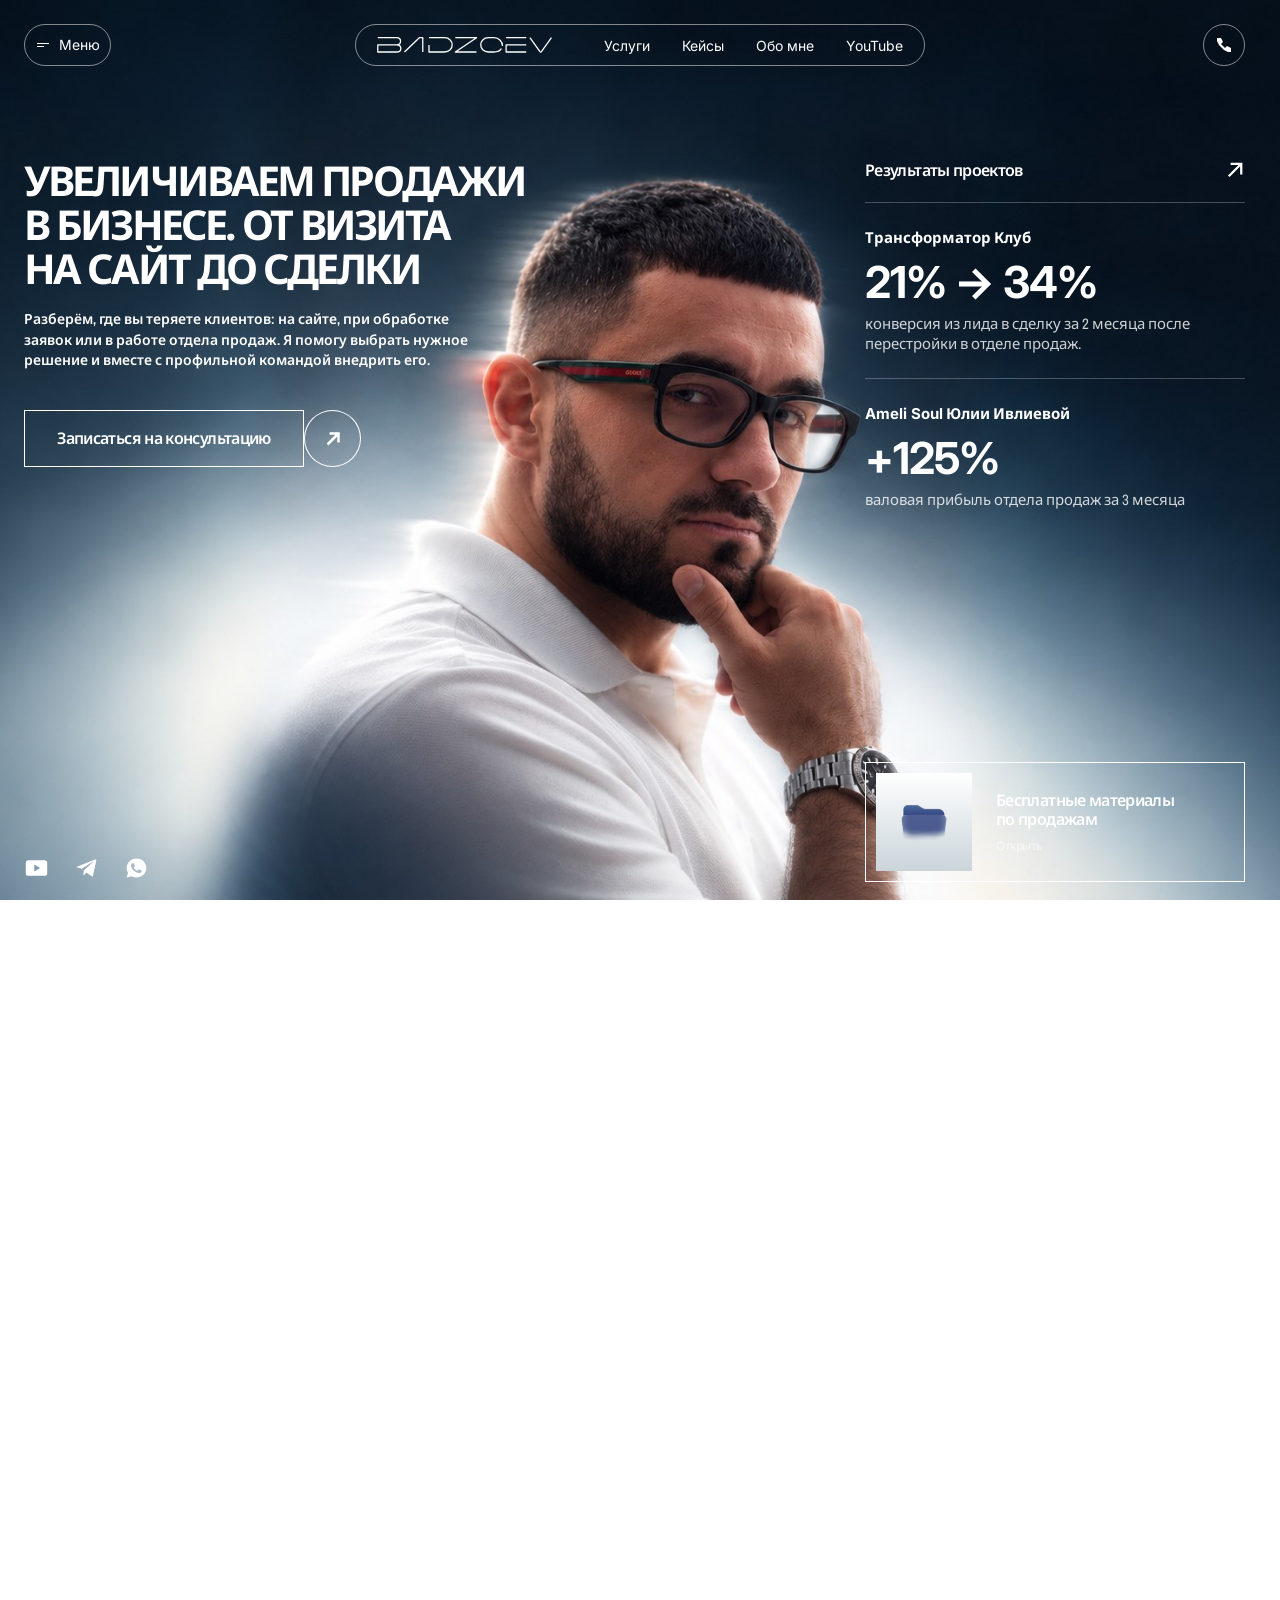
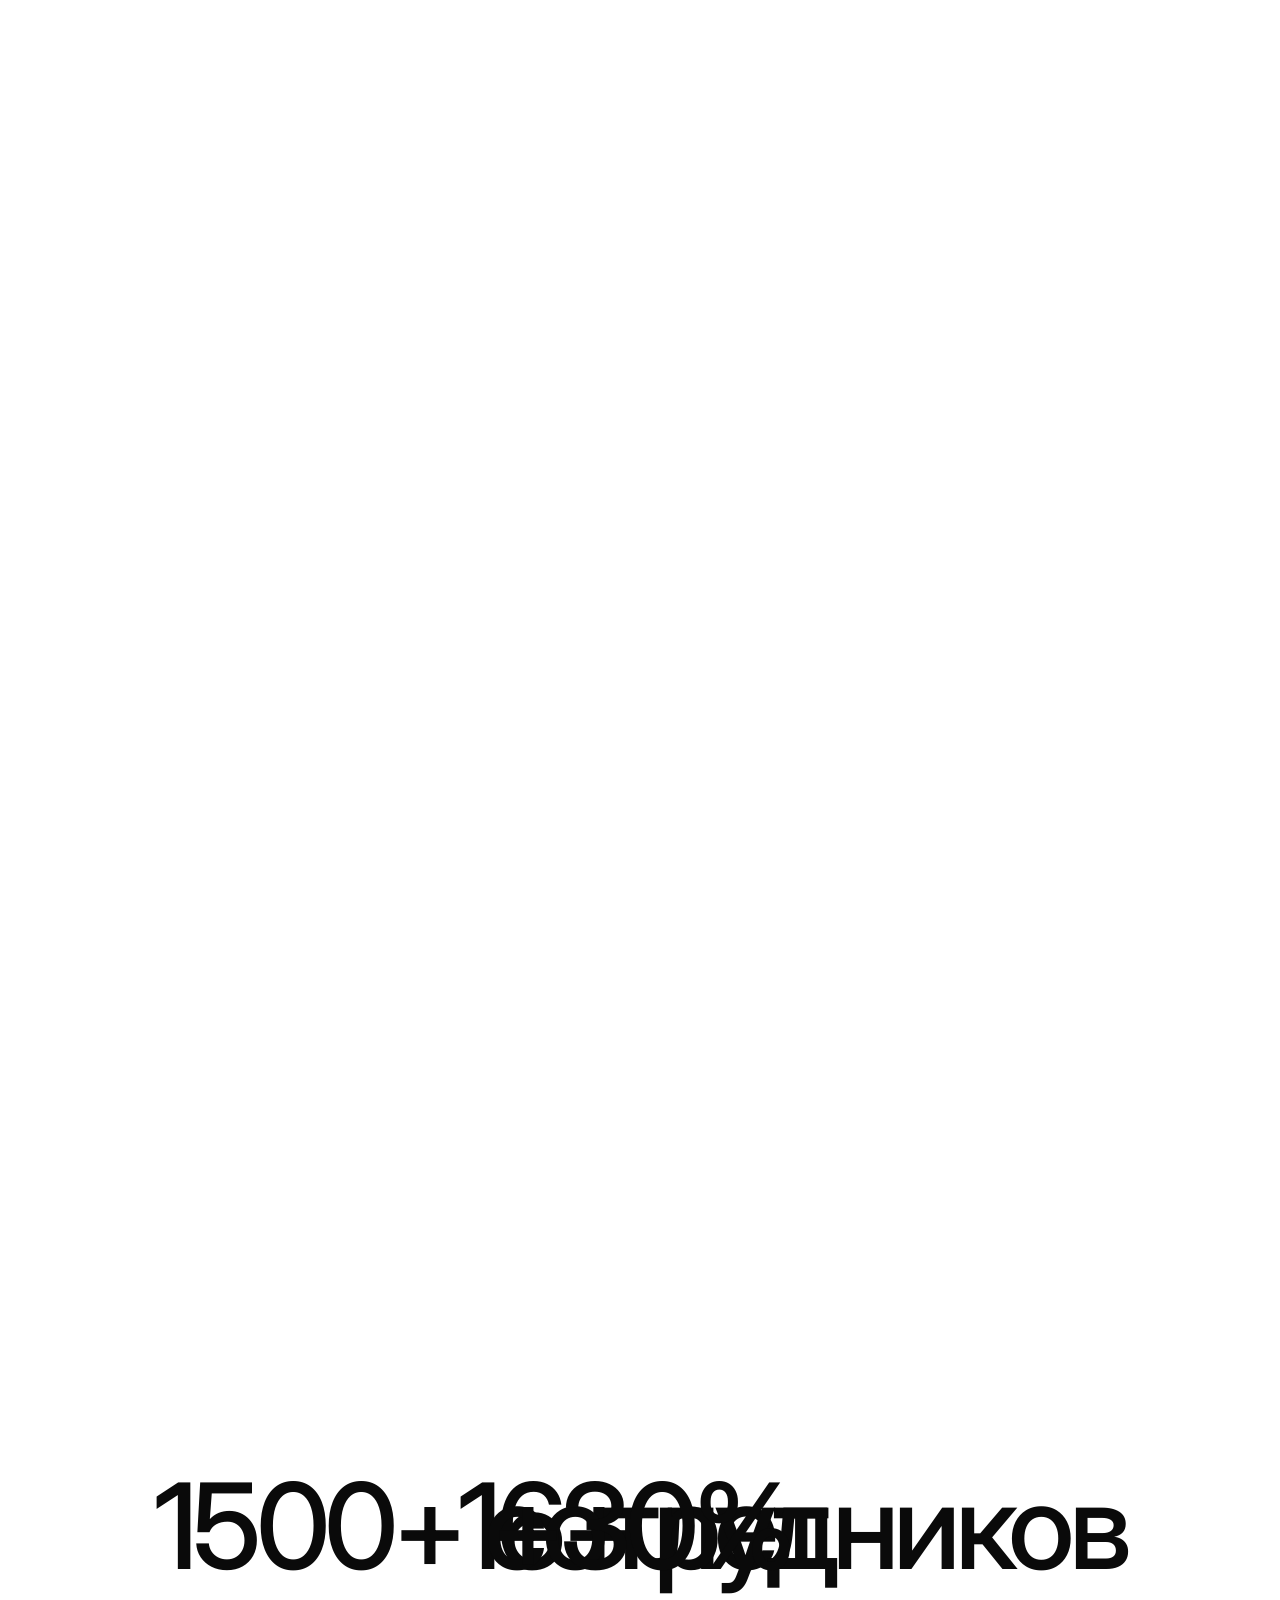
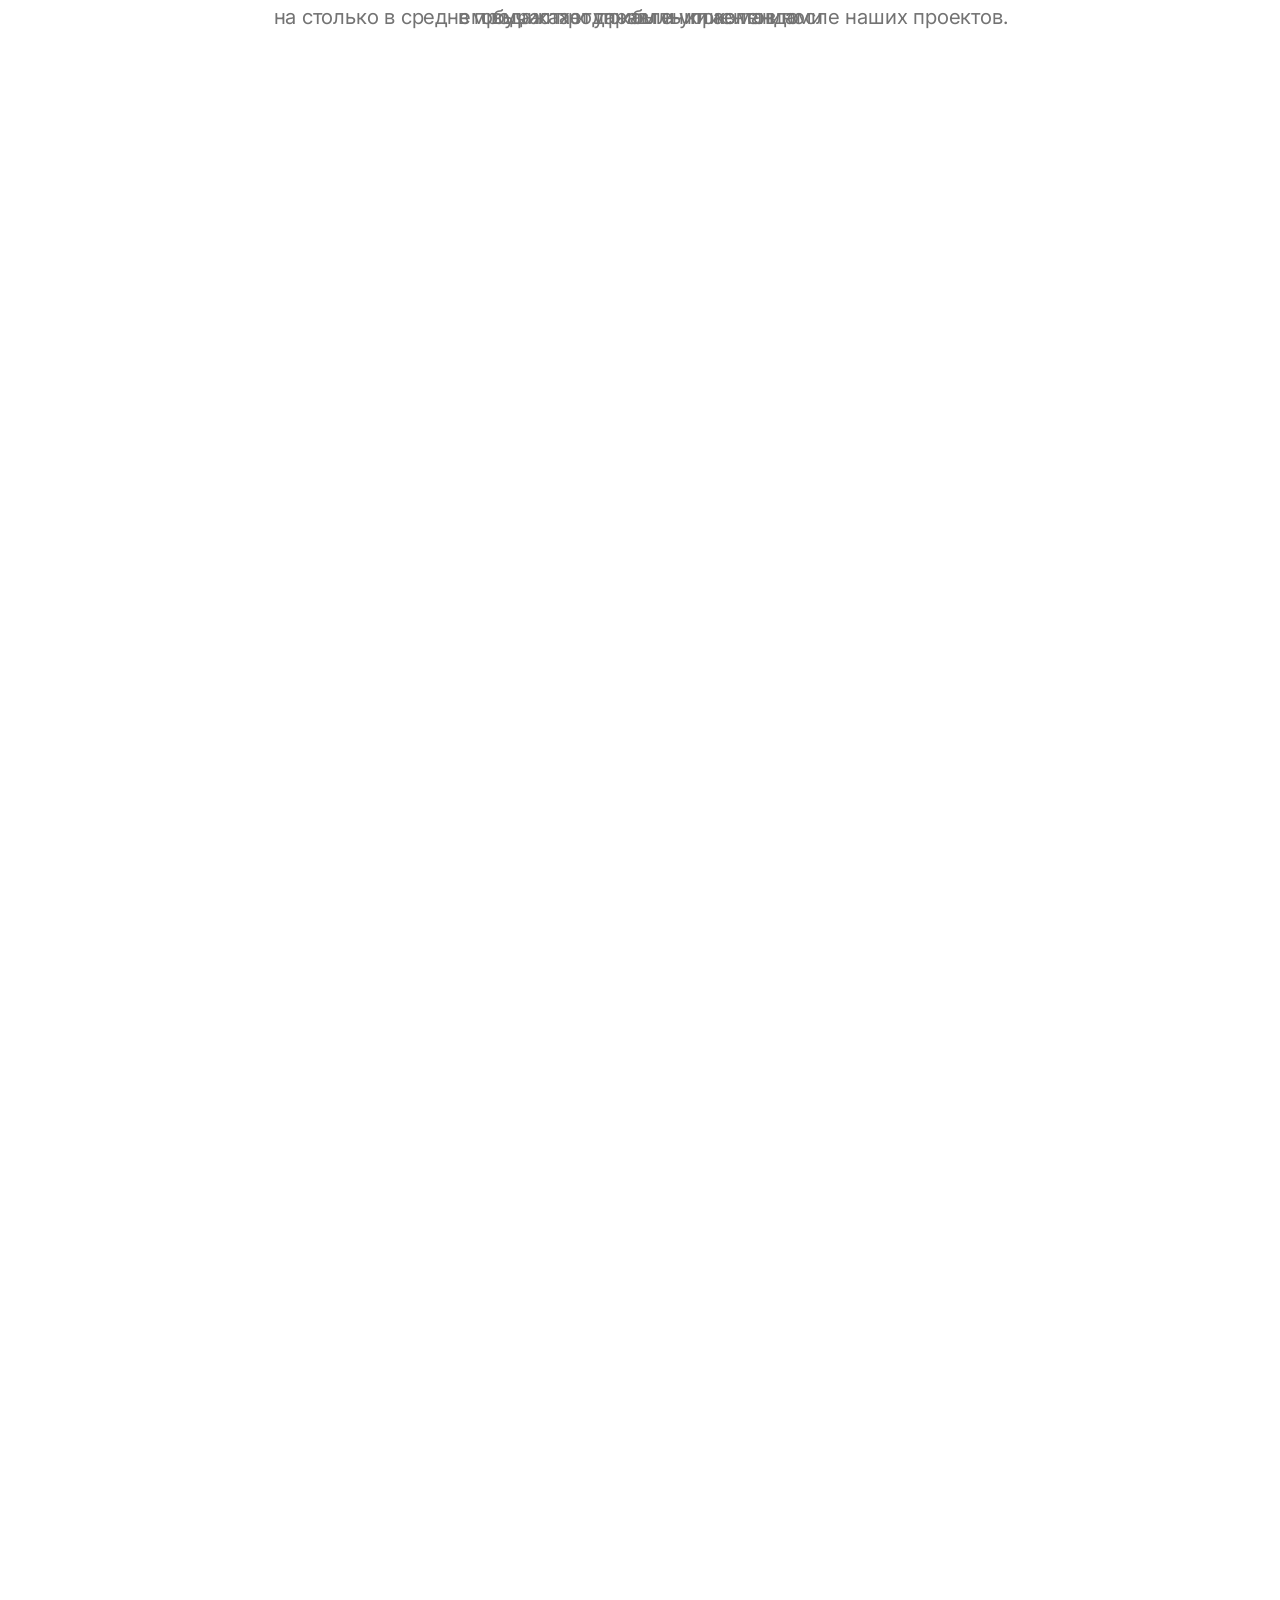
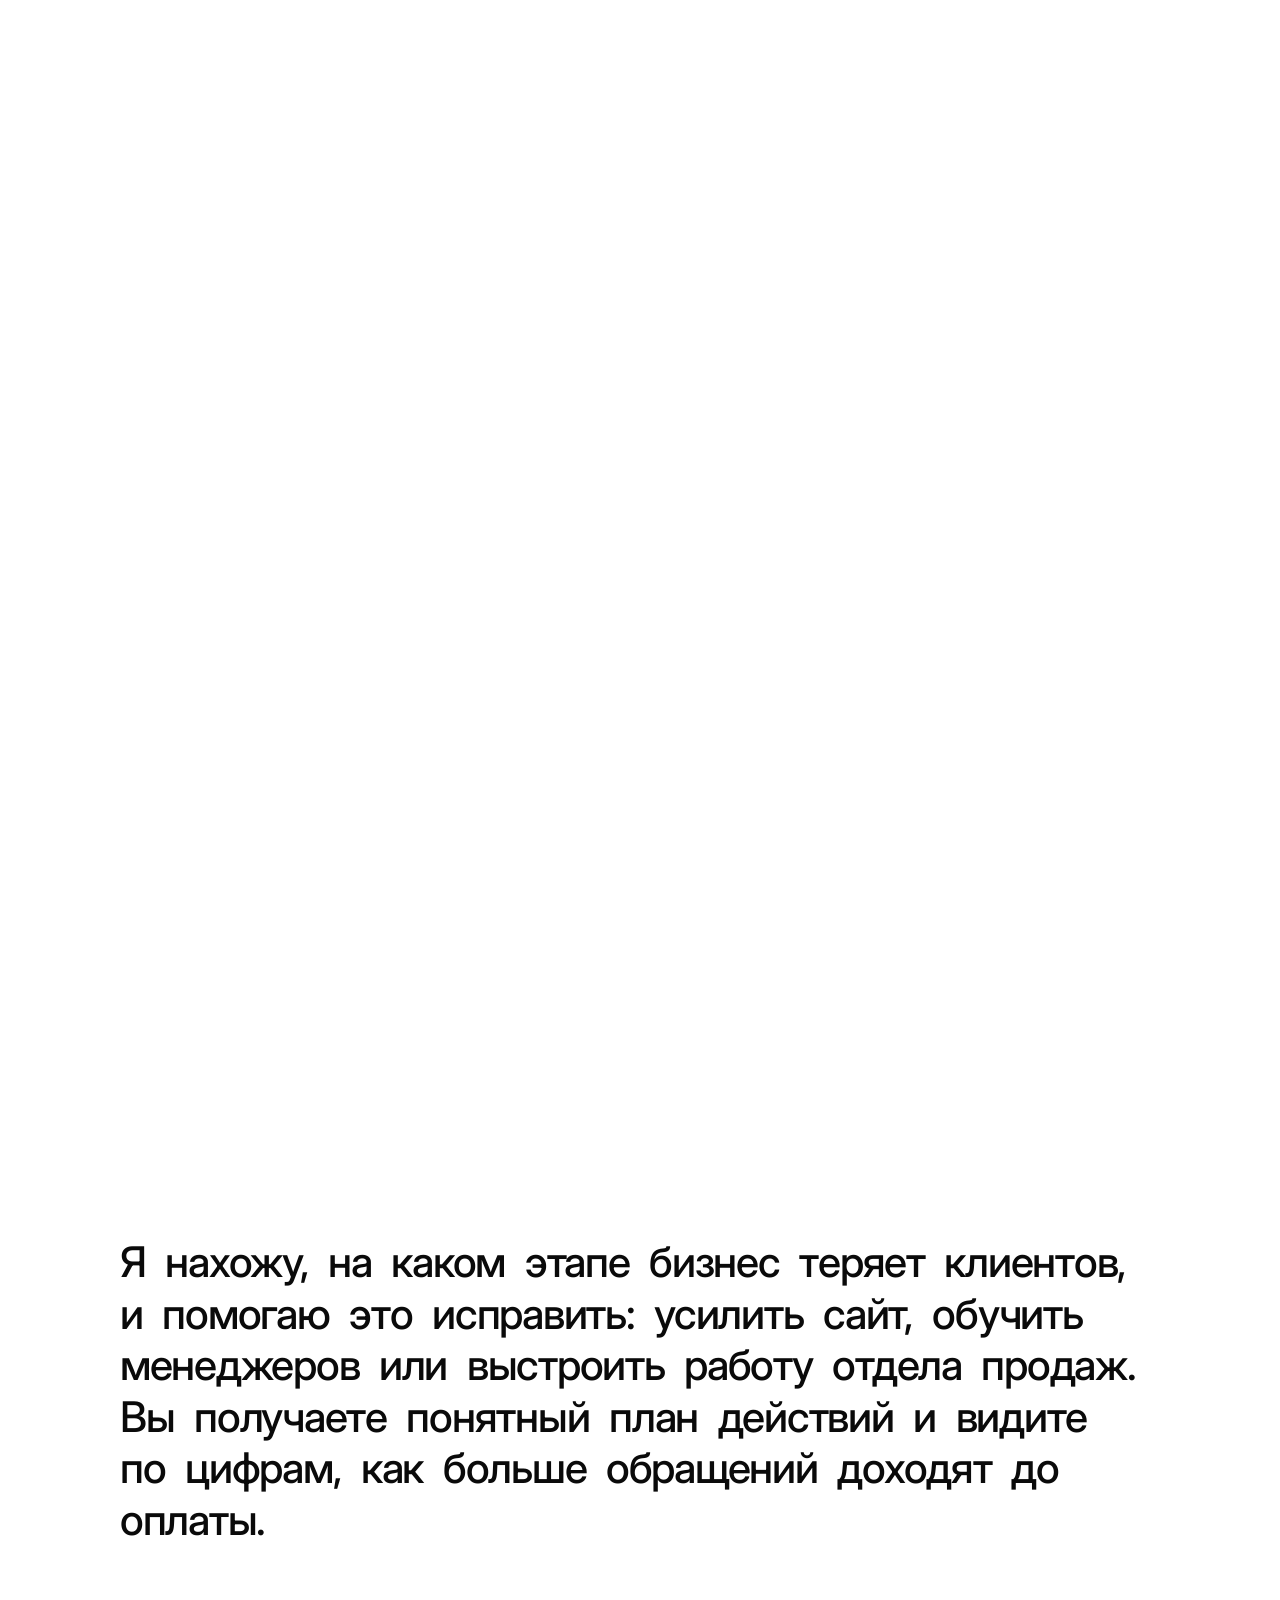
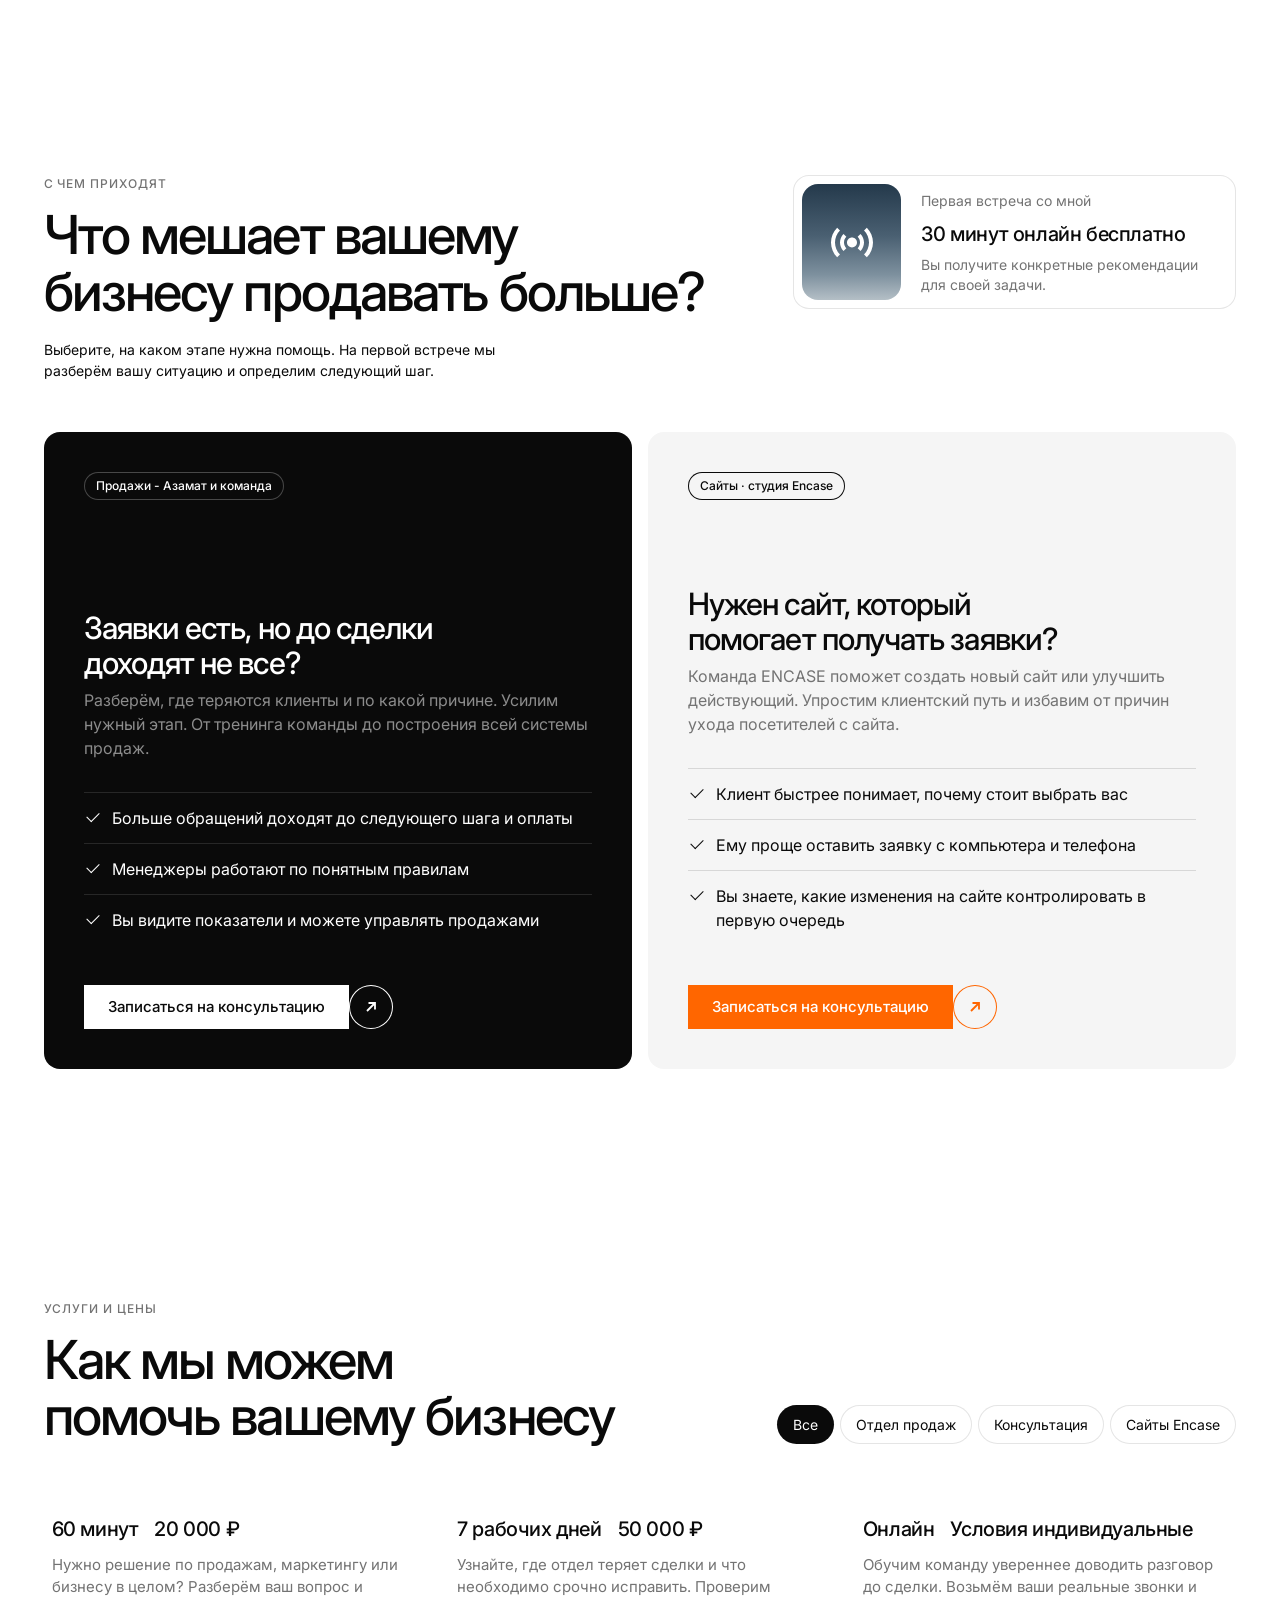
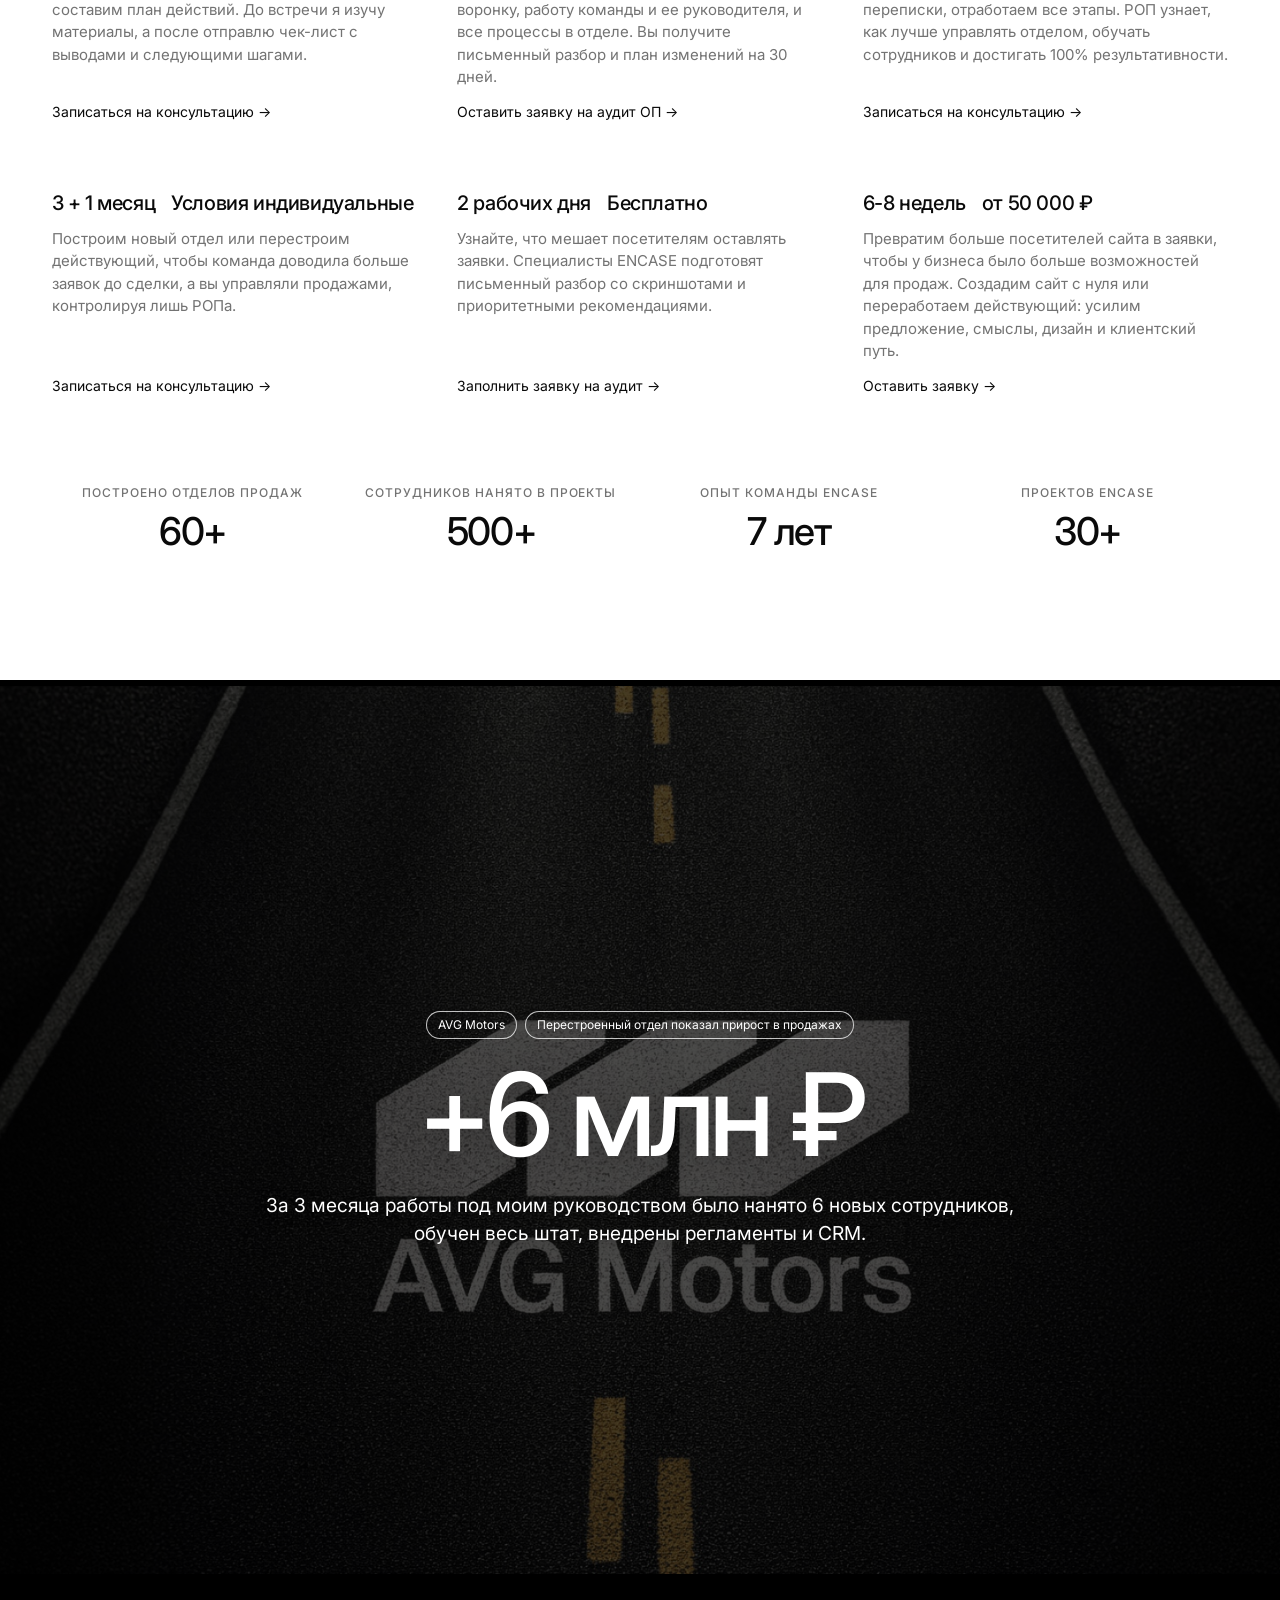
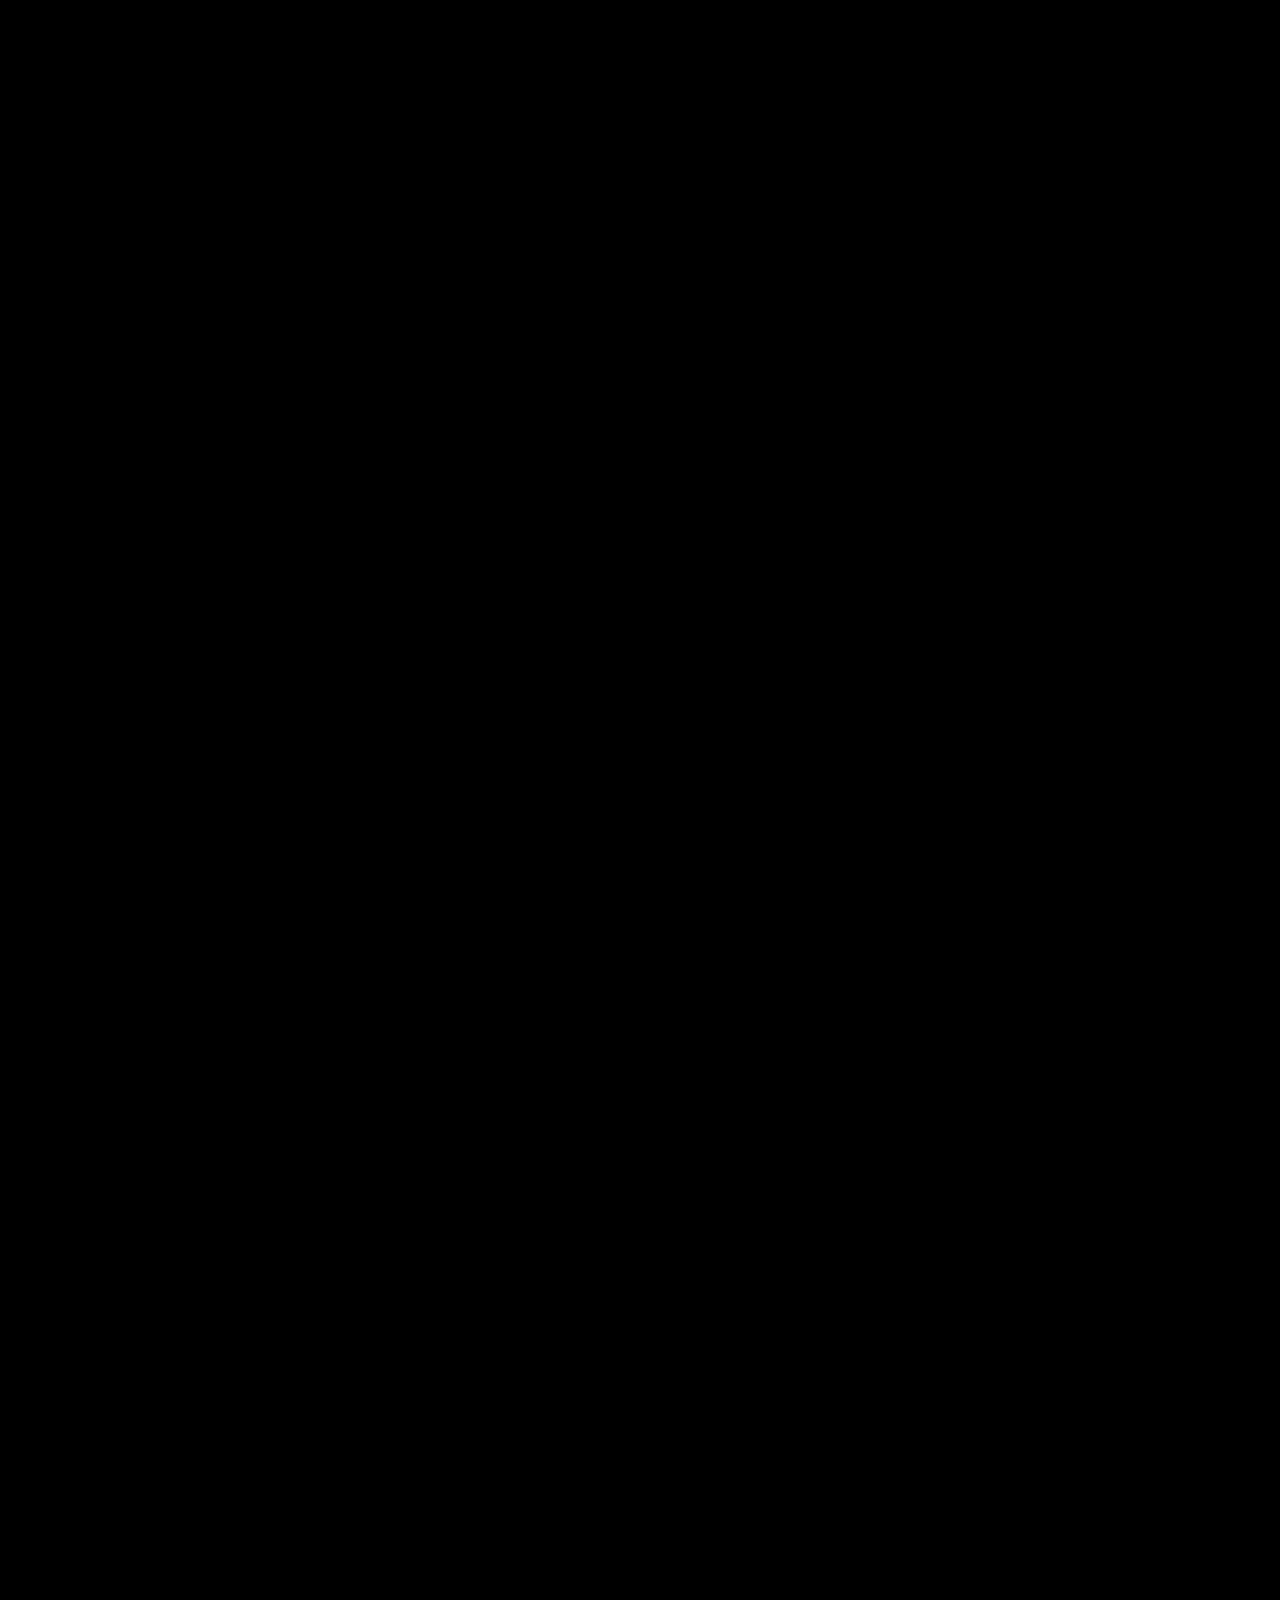
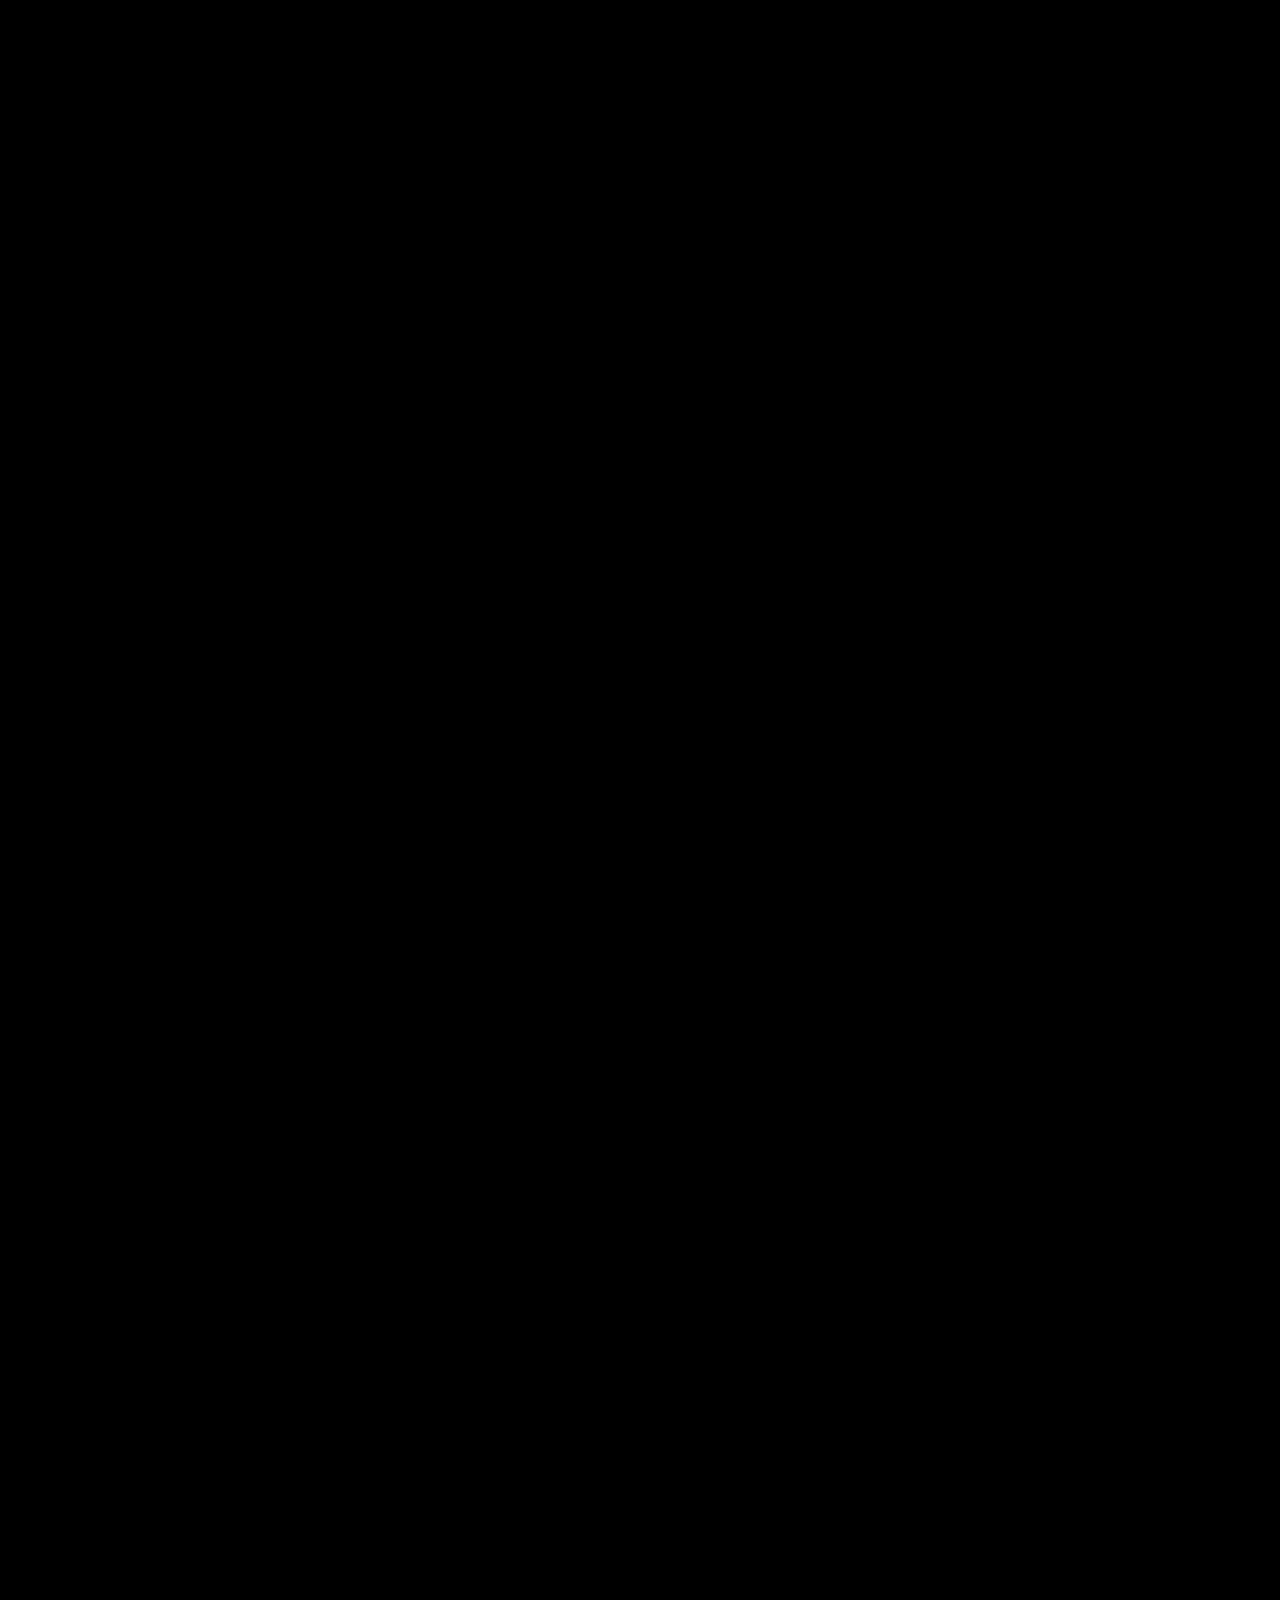
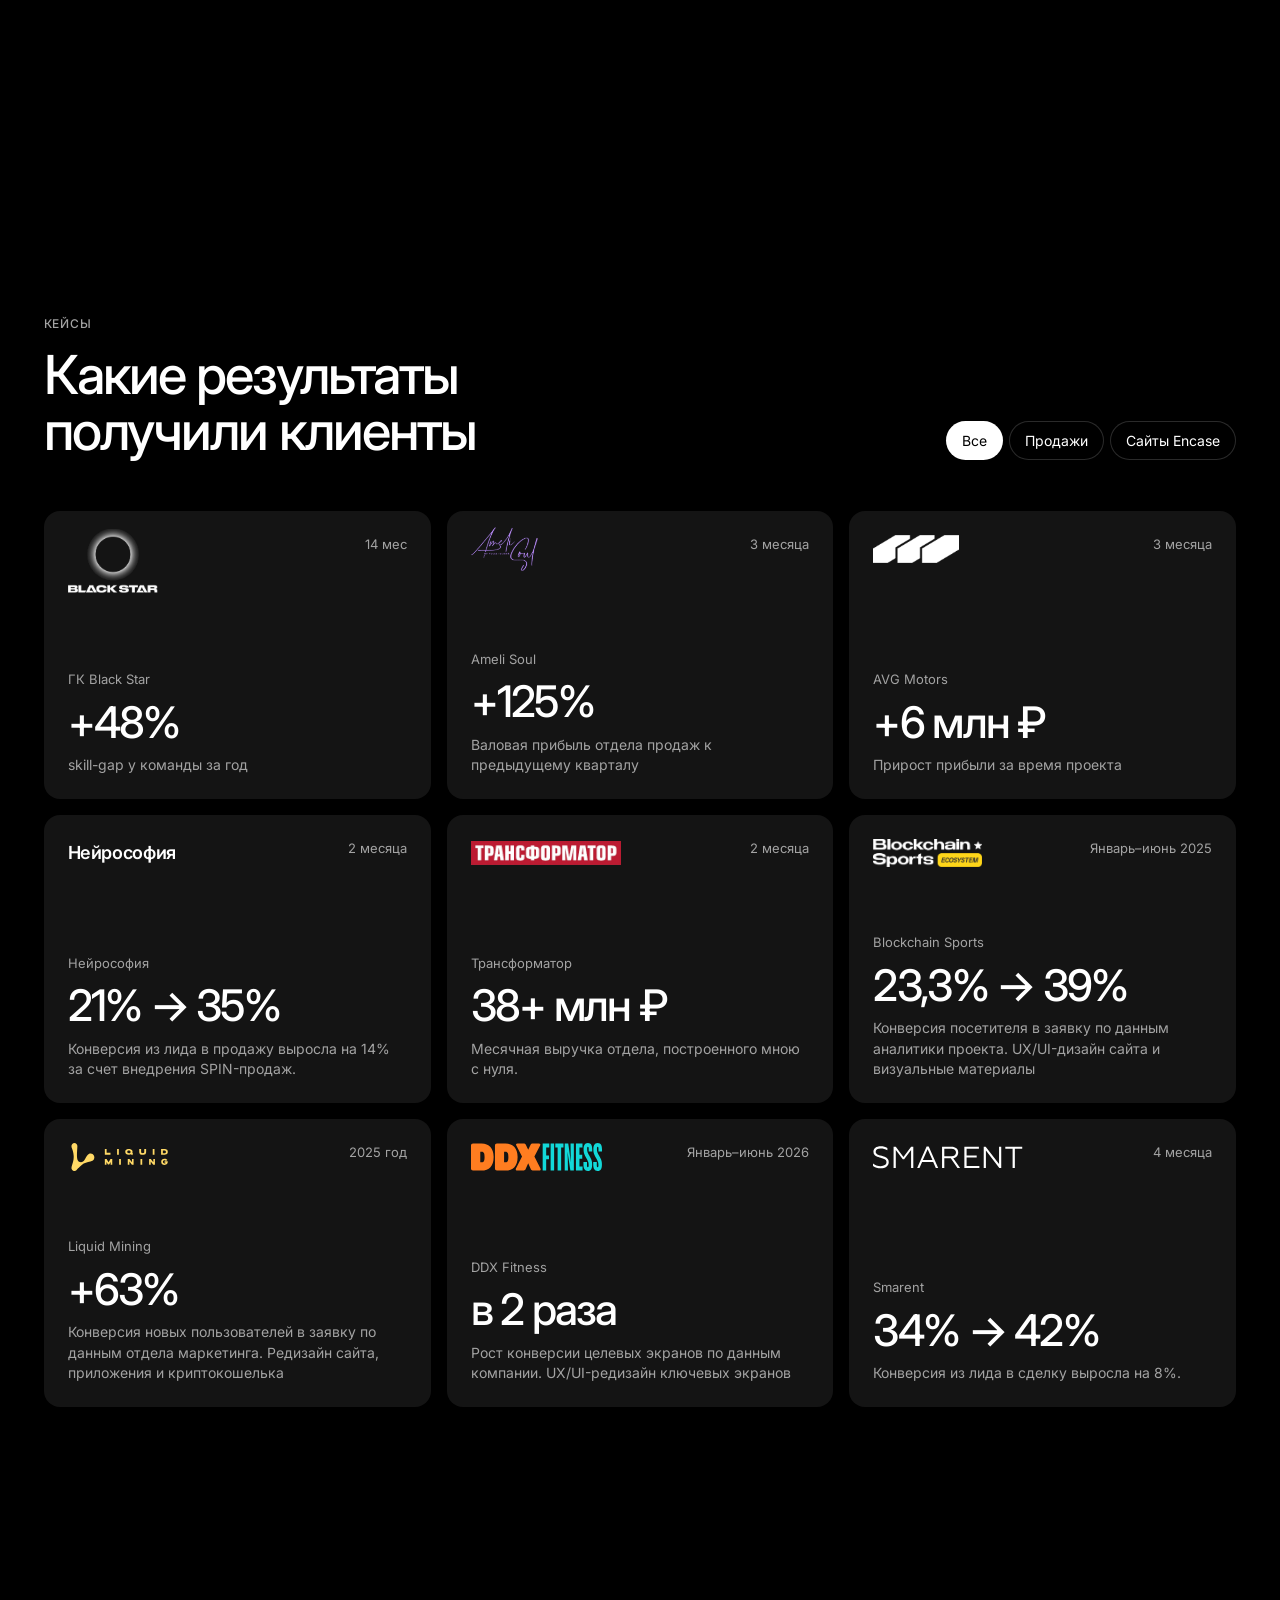
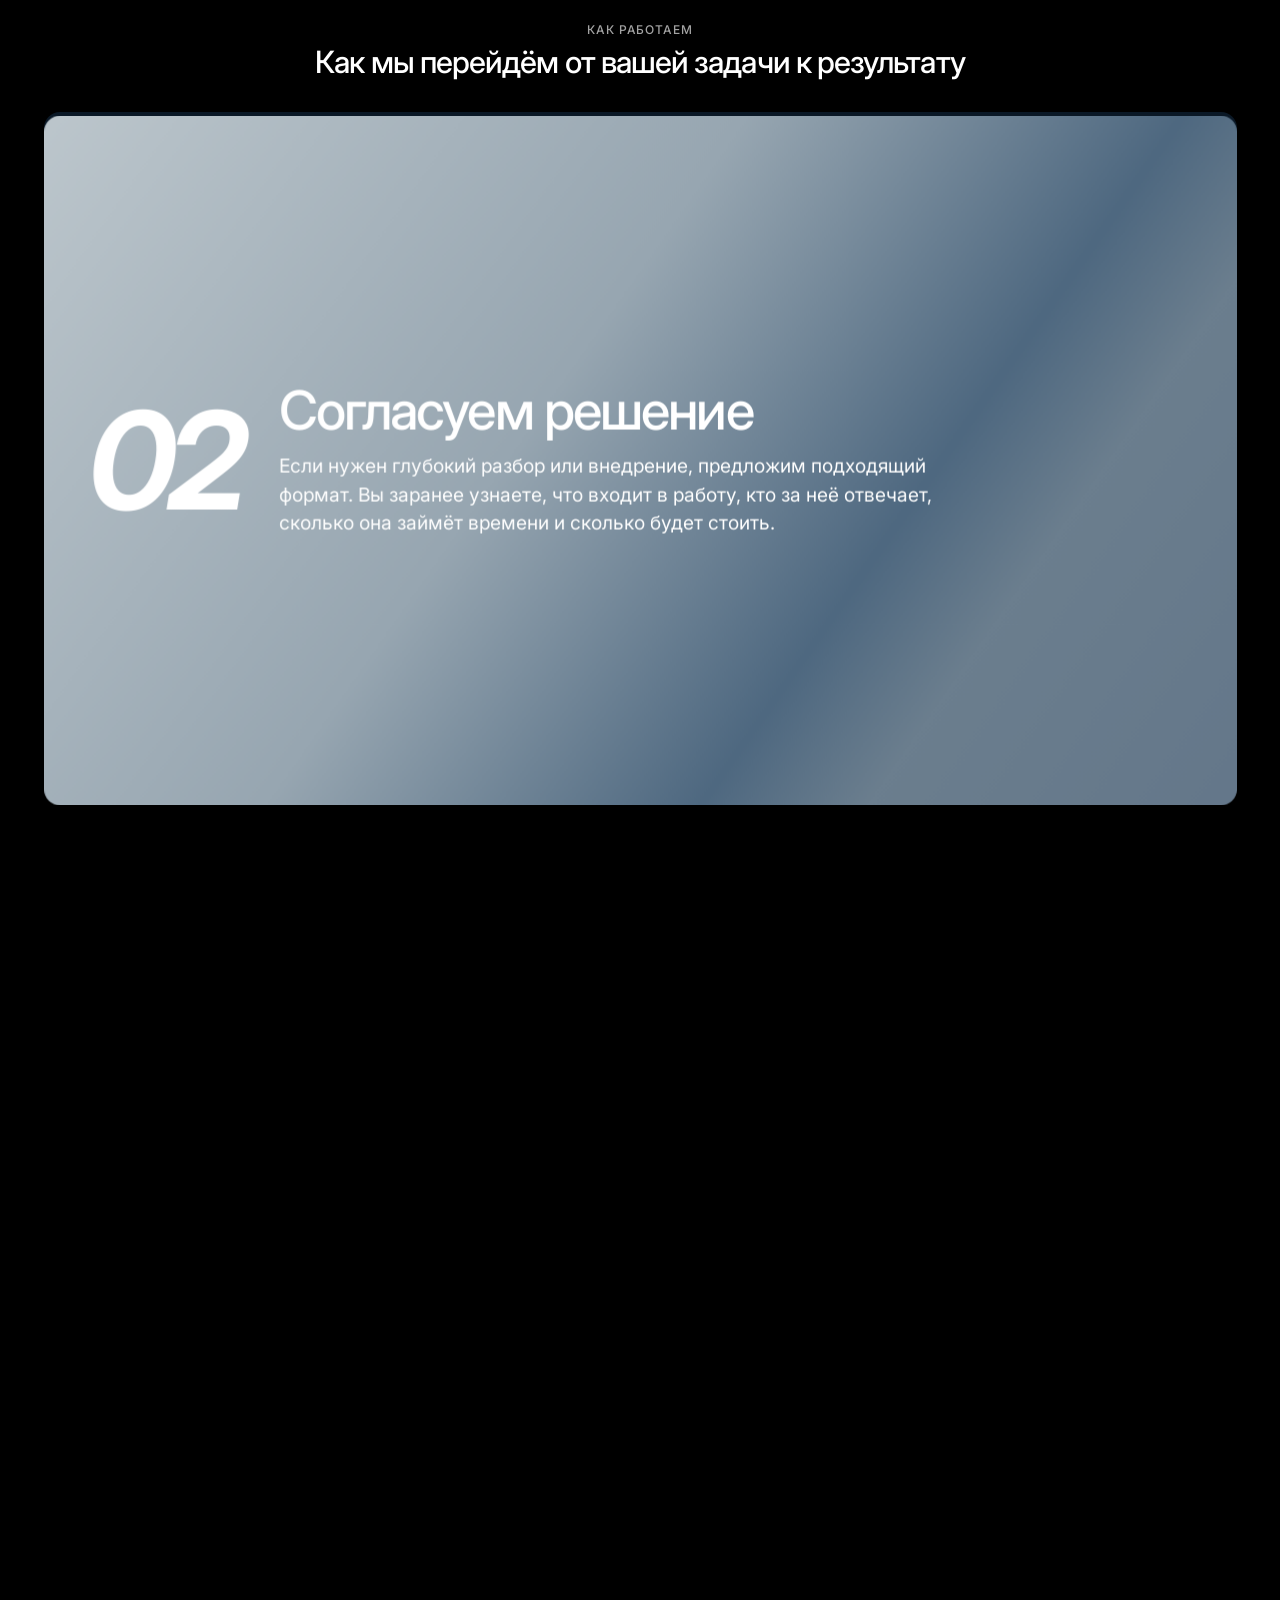
==== index.html @ 3c3ed9f5 "Replace navigation and contact wordmarks with BADZOEV SVG logo" ====
<!doctype html>
<html lang="ru">
<head>
  <meta charset="utf-8">
  <meta name="viewport" content="width=device-width, initial-scale=1">
  <title>Азамат Бадзоев — увеличиваем продажи в бизнесе</title>
  <meta name="description" content="Разберём, где вы теряете клиентов: на сайте, при обработке заявок или в работе отдела продаж. Поможем выбрать нужное решение и внедрить его.">
  <link rel="preconnect" href="https://fonts.googleapis.com">
  <link rel="preconnect" href="https://fonts.gstatic.com" crossorigin>
  <link href="https://fonts.googleapis.com/css2?family=Archivo+Narrow:wght@400;600;700&family=Inter:ital,wght@0,400;0,500;0,600;0,700;1,700&family=Noto+Sans:wght@400;600;700&family=Red+Rose:wght@700&display=swap" rel="stylesheet">
  <link rel="stylesheet" href="styles.css?v=32">
  <script>if(!matchMedia('(prefers-reduced-motion: reduce)').matches){var d=document.documentElement;d.classList.add('motion','is-loading');setTimeout(function(){d.classList.remove('is-loading')},6000)}</script>
</head>
<body>
<!-- Прелоадер: имя печатается как текст в блоке «Я нахожу…» -->
<div class="loader" id="loader" aria-hidden="true">
  <p class="loader__name" data-type>Азамат Бадзоев</p>
  <p class="loader__sub" data-type>продажи</p>
</div>

<a class="skip" href="#main">К содержанию</a>

<!-- Шапка-пилюля: видна всегда -->
<header class="pill is-hero" id="pill">
  <a class="pill__logo" href="#top" aria-label="Азамат Бадзоев — на главную"><svg xmlns="http://www.w3.org/2000/svg" viewBox="0 0 962 90" class="brand-mark" aria-hidden="true" focusable="false">
<g fill="none" stroke="currentColor" stroke-width="7" stroke-linecap="butt" stroke-linejoin="round">
<path d="M4 4H106C136 4 136 43 106 43H4V82H106C138 82 138 43 106 43"/>
<path d="M150 82L231 4H250V82"/>
<path d="M284 4H368C425 4 425 82 368 82H284V44"/>
<path d="M428 4H544L428 82H544"/>
<path d="M680 63C674 76 660 82 638 82H610C553 82 553 4 610 4H638C668 4 686 25 686 49"/>
<path d="M706 4H816M816 43H706V82H816"/>
<path d="M836 4L891 80Q895 85 899 80L954 4"/>
</g></svg></a>
  <nav class="pill__nav" aria-label="Основная навигация">
    <a href="#services">Услуги</a>
    <a href="#cases">Кейсы</a>
    <a href="#about">Обо мне</a>
    <a href="#youtube">YouTube</a>
  </nav>
  <a class="btn pill__cta" href="https://t.me/azamat_badzoev" target="_blank" rel="noopener">Консультация</a>
  <button class="pill__burger" type="button" data-menu-open aria-label="Открыть меню"><span></span><span></span></button>
</header>

<div class="menu" id="menu" role="dialog" aria-modal="true" aria-label="Меню сайта" hidden>
  <div class="menu__top">
    <button class="menu__close" type="button" id="menuClose" aria-label="Закрыть меню"><svg width="16" height="16" viewBox="0 0 16 16" aria-hidden="true"><path d="M3 3l10 10M13 3 3 13" stroke="currentColor" stroke-width="1.5" fill="none"/></svg><span>Закрыть</span></button>
    <span class="pill__logo" role="img" aria-label="BADZOEV"><svg xmlns="http://www.w3.org/2000/svg" viewBox="0 0 962 90" class="brand-mark" aria-hidden="true" focusable="false">
<g fill="none" stroke="currentColor" stroke-width="7" stroke-linecap="butt" stroke-linejoin="round">
<path d="M4 4H106C136 4 136 43 106 43H4V82H106C138 82 138 43 106 43"/>
<path d="M150 82L231 4H250V82"/>
<path d="M284 4H368C425 4 425 82 368 82H284V44"/>
<path d="M428 4H544L428 82H544"/>
<path d="M680 63C674 76 660 82 638 82H610C553 82 553 4 610 4H638C668 4 686 25 686 49"/>
<path d="M706 4H816M816 43H706V82H816"/>
<path d="M836 4L891 80Q895 85 899 80L954 4"/>
</g></svg></span>
  </div>
  <div class="menu__body">
    <nav class="menu__main">
      <a href="#services">Услуги и цены</a>
      <a href="#cases">Кейсы</a>
      <a href="#about">Обо мне</a>
      <a href="#youtube">YouTube</a>
      <a href="#faq">Вопросы</a>
    </nav>
    <div class="menu__cols">
      <div>
        <p class="eyebrow">Продажи</p>
        <button type="button" data-service="consult">Личная консультация</button>
        <button type="button" data-service="audit">Аудит отдела продаж</button>
        <button type="button" data-service="training">Тренинг</button>
        <button type="button" data-service="turnkey">Системный отдел продаж</button>
      </div>
      <div>
        <p class="eyebrow">Сайты Encase</p>
        <button type="button" data-service="siteaudit">Аудит сайта</button>
        <button type="button" data-service="sites">Сайты и редизайн</button>
      </div>
    </div>
  </div>
  <div class="menu__soc">
    <a href="https://www.youtube.com/@azamatsales" target="_blank" rel="noopener" aria-label="YouTube"><img src="icon-youtube.svg" alt=""></a>
    <a href="https://t.me/azamat_badzoev" target="_blank" rel="noopener" aria-label="Telegram"><img src="icon-telegram.svg" alt=""></a>
    <a href="#contact" aria-label="WhatsApp"><img src="icon-whatsapp.svg" alt=""></a>
  </div>
  <div class="msvc" id="menuService" role="region" aria-labelledby="menuServiceTitle" hidden>
    <button class="menu__close msvc__close" type="button" id="menuServiceClose" aria-label="Закрыть"><svg width="16" height="16" viewBox="0 0 16 16" aria-hidden="true"><path d="M3 3l10 10M13 3 3 13" stroke="currentColor" stroke-width="1.5" fill="none"/></svg><span>Закрыть</span></button>
    <div class="msvc__body" id="menuServiceBody"></div>
  </div>
</div>

<main id="main">

  <!-- 1. Первый экран: Figma 76:2795. Анимация: фото сжимается, по бокам выезжают полосы -->
  <section class="hero-track" id="top">
    <div class="hero-stage">
      <div class="hero-row" id="heroRow">
        <div class="hero-side" data-side="-1" aria-hidden="true">
          <div class="strip strip--1"></div>
          <div class="strip strip--2"></div>
        </div>
        <div class="hero-center" id="heroCenter">
          <picture><source media="(max-width: 760px)" srcset="hero-m.jpg"><img class="hero-photo" src="hero-4.jpg" alt="Азамат Бадзоев" width="1741" height="1037"></picture>
        </div>
        <div class="hero-side" data-side="1" aria-hidden="true">
          <div class="strip strip--3"></div>
          <div class="strip strip--4"></div>
        </div>
      </div>

      <div class="hero-over" id="heroOver">
        <div class="topbar">
          <button class="seg menu-btn" type="button" data-menu-open><span class="menu-btn__icon" aria-hidden="true"></span>Меню</button>
          <a class="seg seg--phone" href="https://t.me/azamat_badzoev" target="_blank" rel="noopener" aria-label="Связаться с Азаматом"><img src="icon-phone.svg" width="16" height="16" alt=""></a>
        </div>

        <div class="hero-copy">
          <h1 class="hero-h1">Увеличиваем продажи в бизнесе. От визита на сайт до сделки</h1>
          <p class="hero-lead">Разберём, где вы теряете клиентов: на сайте, при обработке заявок или в работе отдела продаж. Я помогу выбрать нужное решение и вместе с профильной командой внедрить его.</p>
          <a class="hero-cta" href="https://t.me/azamat_badzoev" target="_blank" rel="noopener">
            <span class="hero-cta__label">Записаться на консультацию</span>
            <span class="circle"><svg width="22" height="22" viewBox="0 0 16 16" aria-hidden="true"><path d="M4 12 12 4M5.5 4H12v6.5" stroke="currentColor" stroke-width="1.8" fill="none"/></svg></span>
          </a>
        </div>

        <div class="hero-res">
          <a class="hero-res__head" href="#results"><span>Результаты проектов</span><svg width="20" height="20" viewBox="0 0 16 16" aria-hidden="true"><path d="M3 13 13 3M4.5 3H13v8.5" stroke="currentColor" stroke-width="1.8" fill="none"/></svg></a>
          <div class="hero-res__item">
            <p class="hero-res__name">Трансформатор Клуб</p>
            <p class="hero-res__v">21% → 34%</p>
            <p class="hero-res__cap">конверсия из лида в сделку за 2 месяца после перестройки в отделе продаж.</p>
          </div>
          <div class="hero-res__item">
            <p class="hero-res__name"><span class="hero-res__latin">Ameli Soul</span> Юлии Ивлиевой</p>
            <p class="hero-res__v">+125%</p>
            <p class="hero-res__cap">валовая прибыль отдела продаж за 3 месяца</p>
          </div>
        </div>

        <a class="hero-card" href="https://t.me/azamat_badzoev" target="_blank" rel="noopener">
          <span class="hero-card__thumb"><img src="folder.png" alt=""></span>
          <span class="hero-card__text">
            <span class="hero-card__title">Бесплатные материалы<br>по продажам</span>
            <span class="hero-card__more">Открыть</span>
          </span>
        </a>

        <div class="hero-foot">
          <a href="https://www.youtube.com/@azamatsales" target="_blank" rel="noopener" aria-label="YouTube"><img src="icon-youtube.svg" alt=""></a>
          <a href="https://t.me/azamat_badzoev" target="_blank" rel="noopener" aria-label="Telegram"><img src="icon-telegram.svg" alt=""></a>
          <a href="#contact" aria-label="WhatsApp"><img src="icon-whatsapp.svg" alt=""></a>
        </div>
      </div>
    </div>
  </section>

  <!-- 2. Быстрое доверие: заголовки переворачиваются по оси X -->
  <section class="flip-track" aria-label="Коротко об опыте">
    <div class="flip-stage">
      <div class="flip-item"><p class="flip-big">16+ лет</p><p class="flip-cap">в продажах и управлении командами</p></div>
      <div class="flip-item"><p class="flip-big">1500+ сотрудников</p><p class="flip-cap">обучил продажам и управлению</p></div>
      <div class="flip-item"><p class="flip-big">+30%</p><p class="flip-cap">на столько в среднем вырастает прибыль клиентов после наших проектов.</p></div>
    </div>
  </section>

  <section class="manifest">
    <p class="blur-text" data-blur>Я нахожу, на каком этапе бизнес теряет клиентов, и помогаю это исправить: усилить сайт, обучить менеджеров или выстроить работу отдела продаж. Вы получаете понятный план действий и видите по цифрам, как больше обращений доходят до оплаты.</p>
  </section>

  <!-- 3. Две задачи и первая встреча -->
  <section class="section" id="tasks">
    <div class="head head--row head--first">
      <div>
        <p class="eyebrow">С чем приходят</p>
        <h2 class="h2">Что мешает вашему<br>бизнесу продавать больше?</h2>
        <p class="head__sub">Выберите, на каком этапе нужна помощь. На первой встрече мы разберём вашу ситуацию и определим следующий шаг.</p>
      </div>
      <a class="first r-up" href="https://t.me/azamat_badzoev" target="_blank" rel="noopener">
        <span class="first__thumb"><img src="icon-live.svg" width="46" height="49" alt=""></span>
        <span class="first__body">
          <span class="first__label">Первая встреча со мной</span>
          <span class="first__title">30 минут онлайн бесплатно</span>
          <span class="first__text">Вы получите конкретные рекомендации для своей задачи.</span>
        </span>
      </a>
    </div>
    <div class="bento">
      <article class="task task--ink r-up">
        <span class="chip chip--ink">Продажи - Азамат и команда</span>
        <h3 class="h3">Заявки есть, но до сделки<br>доходят не все?</h3>
        <p class="task__text">Разберём, где теряются клиенты и по какой причине. Усилим нужный этап. От тренинга команды до построения всей системы продаж.</p>
        <ul class="ticks">
          <li>Больше обращений доходят до следующего шага и оплаты</li>
          <li>Менеджеры работают по понятным правилам</li>
          <li>Вы видите показатели и можете управлять продажами</li>
        </ul>
        <a class="act act--inv" href="https://t.me/azamat_badzoev" target="_blank" rel="noopener"><span class="act__l">Записаться на консультацию</span><span class="act__c"><svg width="16" height="16" viewBox="0 0 16 16" aria-hidden="true"><path d="M4 12 12 4M5.5 4H12v6.5" stroke="currentColor" stroke-width="1.8" fill="none"/></svg></span></a>
      </article>
      <article class="task task--mist r-up">
        <span class="chip chip--line">Сайты · студия Encase</span>
        <h3 class="h3">Нужен сайт, который<br>помогает получать заявки?</h3>
        <p class="task__text">Команда ENCASE поможет создать новый сайт или улучшить действующий. Упростим клиентский путь и избавим от причин ухода посетителей с сайта.</p>
        <ul class="ticks">
          <li>Клиент быстрее понимает, почему стоит выбрать вас</li>
          <li>Ему проще оставить заявку с компьютера и телефона</li>
          <li>Вы знаете, какие изменения на сайте контролировать в первую очередь</li>
        </ul>
        <a class="act act--orange" href="https://t.me/azamat_badzoev" target="_blank" rel="noopener"><span class="act__l">Записаться на консультацию</span><span class="act__c"><svg width="16" height="16" viewBox="0 0 16 16" aria-hidden="true"><path d="M4 12 12 4M5.5 4H12v6.5" stroke="currentColor" stroke-width="1.8" fill="none"/></svg></span></a>
      </article>
    </div>
  </section>

  <!-- 4. Продукты -->
  <section class="section" id="services">
    <div class="head head--row">
      <div>
        <p class="eyebrow">Услуги и цены</p>
        <h2 class="h2">Как мы можем<br>помочь вашему бизнесу</h2>
      </div>
      <div class="filters" role="group" aria-label="Фильтр услуг">
        <button class="filter is-on" type="button" data-sfilter="all">Все</button>
        <button class="filter" type="button" data-sfilter="sales">Отдел продаж</button>
        <button class="filter" type="button" data-sfilter="consult">Консультация</button>
        <button class="filter" type="button" data-sfilter="sites">Сайты Encase</button>
      </div>
    </div>
    <div class="products">
      <article class="product r-up" data-cat="consult">
        <button class="product__open" type="button" data-service="consult">
          <span class="scene scene--steel product__img"><span class="product__title">Личная<br>консультация</span></span>
          <span class="product__row"><span>60 минут</span><span>20 000 ₽</span></span>
          <span class="product__desc">Нужно решение по продажам, маркетингу или бизнесу в целом? Разберём ваш вопрос и составим план действий. До встречи я изучу материалы, а после отправлю чек-лист с выводами и следующими шагами.</span>
        </button>
        <a class="product__cta" href="https://t.me/azamat_badzoev" target="_blank" rel="noopener">Записаться на консультацию →</a>
      </article>
      <article class="product r-up" data-cat="sales">
        <button class="product__open" type="button" data-service="audit">
          <span class="scene scene--steel product__img"><span class="product__title">Аудит<br>отдела продаж</span></span>
          <span class="product__row"><span>7 рабочих дней</span><span>50 000 ₽</span></span>
          <span class="product__desc">Узнайте, где отдел теряет сделки и что необходимо срочно исправить. Проверим воронку, работу команды и ее руководителя, и все процессы в отделе. Вы получите письменный разбор и план изменений на 30 дней.</span>
        </button>
        <a class="product__cta" href="https://t.me/azamat_badzoev" target="_blank" rel="noopener">Оставить заявку на аудит ОП →</a>
      </article>
      <article class="product r-up" data-cat="sales">
        <button class="product__open" type="button" data-service="training">
          <span class="scene scene--night product__img"><span class="product__title">Тренинг для<br>отдела продаж</span></span>
          <span class="product__row"><span>Онлайн</span><span>Условия индивидуальные</span></span>
          <span class="product__desc">Обучим команду увереннее доводить разговор до сделки. Возьмём ваши реальные звонки и переписки, отработаем все этапы. РОП узнает, как лучше управлять отделом, обучать сотрудников и достигать 100% результативности.</span>
        </button>
        <a class="product__cta" href="https://t.me/azamat_badzoev" target="_blank" rel="noopener">Записаться на консультацию →</a>
      </article>
      <article class="product r-up" data-cat="sales">
        <button class="product__open" type="button" data-service="turnkey">
          <span class="scene scene--night product__img"><span class="product__title">Построение<br>системного<br>отдела продаж</span></span>
          <span class="product__row"><span>3 + 1 месяц</span><span>Условия индивидуальные</span></span>
          <span class="product__desc">Построим новый отдел или перестроим действующий, чтобы команда доводила больше заявок до сделки, а вы управляли продажами, контролируя лишь РОПа.</span>
        </button>
        <a class="product__cta" href="https://t.me/azamat_badzoev" target="_blank" rel="noopener">Записаться на консультацию →</a>
      </article>
      <article class="product r-up" data-cat="sites">
        <button class="product__open" type="button" data-service="siteaudit">
          <span class="scene scene--orange product__img"><span class="chip chip--ghost product__chip">Сайты · студия ENCASE</span><span class="product__title">Аудит сайта<br>от команды<br>ENCASE</span></span>
          <span class="product__row"><span>2 рабочих дня</span><span>Бесплатно</span></span>
          <span class="product__desc">Узнайте, что мешает посетителям оставлять заявки. Специалисты ENCASE подготовят письменный разбор со скриншотами и приоритетными рекомендациями.</span>
        </button>
        <a class="product__cta" href="https://t.me/azamat_badzoev" target="_blank" rel="noopener">Заполнить заявку на аудит →</a>
      </article>
      <article class="product r-up" data-cat="sites">
        <button class="product__open" type="button" data-service="sites">
          <span class="scene scene--orange product__img"><span class="chip chip--ghost product__chip">Сайты · студия ENCASE</span><span class="product__title">Новый сайт<br>или редизайн<br>ENCASE</span></span>
          <span class="product__row"><span>6-8 недель</span><span>от 50 000 ₽</span></span>
          <span class="product__desc">Превратим больше посетителей сайта в заявки, чтобы у бизнеса было больше возможностей для продаж. Создадим сайт с нуля или переработаем действующий: усилим предложение, смыслы, дизайн и клиентский путь.</span>
        </button>
        <a class="product__cta" href="https://t.me/azamat_badzoev" target="_blank" rel="noopener">Оставить заявку →</a>
      </article>
    </div>

    <div class="stats r-up">
      <div><p class="eyebrow">Построено отделов продаж</p><p class="stats__v">60+</p></div>
      <div><p class="eyebrow">Сотрудников нанято в проекты</p><p class="stats__v">500+</p></div>
      <div><p class="eyebrow">Опыт команды Encase</p><p class="stats__v">7 лет</p></div>
      <div><p class="eyebrow">Проектов Encase</p><p class="stats__v">30+</p></div>
    </div>
  </section>

  <!-- 5. Результаты: картинка раскрывается, цифры сменяются через размытие -->
  <section class="results-track" id="results">
    <div class="results-stage">
      <div class="results-side" data-side="-1" aria-hidden="true"><div class="res-layer"><img src="res-ameli.jpg" alt="" loading="lazy"></div></div>
      <div class="results-center" id="resultsCenter">
        <div class="res-layer res-layer--a" data-layer><img src="res-transformator.jpg" alt="" loading="lazy"></div>
        <div class="res-layer res-layer--b" data-layer><img src="res-ameli.jpg" alt="" loading="lazy"></div>
        <div class="res-layer res-layer--c" data-layer><img src="res-avg.jpg" alt="" loading="lazy"></div>
        <div class="results-phrase" data-phrase>
          <div class="results-chips"><span class="chip chip--ghost">Трансформатор Клуб</span><span class="chip chip--ghost">Больше заявок стали сделками</span></div>
          <p class="results-big">21% → 34%</p>
          <p class="results-cap">Конверсия из лида в сделку за 2 месяца за счет найма и обучения сотрудников. Была внедрена система продаж SPIN.</p>
        </div>
        <div class="results-phrase" data-phrase>
          <div class="results-chips"><span class="chip chip--ghost">Ameli Soul Юлии Ивлиевой</span><span class="chip chip--ghost">Отдел продаж стал приносить больше валовой прибыли</span></div>
          <p class="results-big">+125%</p>
          <p class="results-cap">За 3 месяца относительно предыдущего квартала. В проекте пересмотрели работу команды, показатели, а также наняли новых менеджеров и РОПа.</p>
        </div>
        <div class="results-phrase" data-phrase>
          <div class="results-chips"><span class="chip chip--ghost">AVG Motors</span><span class="chip chip--ghost">Перестроенный отдел показал прирост в продажах</span></div>
          <p class="results-big">+6 млн ₽</p>
          <p class="results-cap">За 3 месяца работы под моим руководством было нанято 6 новых сотрудников, обучен весь штат, внедрены регламенты и CRM.</p>
        </div>
      </div>
      <div class="results-side" data-side="1" aria-hidden="true"><div class="res-layer"><img src="res-avg.jpg" alt="" loading="lazy"></div></div>
    </div>
  </section>

  <section class="section section--ink" id="cases">
    <div class="head head--row">
      <div>
        <p class="eyebrow">Кейсы</p>
        <h2 class="h2">Какие результаты<br>получили клиенты</h2>
      </div>
      <div class="filters" role="group" aria-label="Фильтр кейсов">
        <button class="filter is-on" type="button" data-filter="all">Все</button>
        <button class="filter" type="button" data-filter="sales">Продажи</button>
        <button class="filter" type="button" data-filter="sites">Сайты Encase</button>
      </div>
    </div>
    <div class="cases" id="casesGrid"></div>
  </section>

  <!-- 6. Как работаем: карточки наезжают друг на друга -->
  <section class="stack-track" id="process">
    <div class="stack-stage">
      <div class="stack-head">
        <p class="eyebrow">Как работаем</p>
        <h2 class="h3">Как мы перейдём от вашей задачи к результату</h2>
      </div>
      <div class="stack" id="stack">
        <article class="stack-card scene scene--glow"><p class="stack-n">01</p><div><h3 class="h2">Разберём ситуацию</h3><p class="stack-t">На бесплатной 30-минутной встрече я лично задам вопросы и дам первые конкретные рекомендации. Вы уже поймёте, с чего надо начать.</p></div></article>
        <article class="stack-card scene scene--steel"><p class="stack-n">02</p><div><h3 class="h2">Согласуем решение</h3><p class="stack-t">Если нужен глубокий разбор или внедрение, предложим подходящий формат. Вы заранее узнаете, что входит в работу, кто за неё отвечает, сколько она займёт времени и сколько будет стоить.</p></div></article>
        <article class="stack-card scene scene--glow"><p class="stack-n">03</p><div><h3 class="h2">Усилим нужный этап</h3><p class="stack-t">В зависимости от задачи, проверим сайт или продажи, обучим команду, построим отдел, либо создадим сайт. Проектами по продажам руковожу я, над сайтами работает команда ENCASE под моим руководством.</p></div></article>
        <article class="stack-card scene scene--steel"><p class="stack-n">04</p><div><h3 class="h2">Внедрим изменения</h3><p class="stack-t">Вы получите результат выбранной работы: письменный разбор и план действий, проведённый тренинг, выстроенный отдел продаж или готовый сайт. Объясним, как использовать его и по каким показателям оценивать изменения.</p></div></article>
      </div>
    </div>
  </section>

  <!-- 7. Об Азамате и Encase -->
  <section class="section" id="about">
    <div class="about">
      <div class="about__photo r-left"><img src="about-2.jpg" alt="Портрет Азамата Бадзоева" loading="lazy"></div>
      <div class="about__body r-right">
        <p class="eyebrow">Обо мне</p>
        <h2 class="h2">Азамат Бадзоев</h2>
        <p class="lead">Помогаю собственникам находить, где бизнес теряет клиентов, выстраиваю системные отделы продаж.</p>
        <p class="lead">Более 16 лет работаю в продажах и лично веду проекты по этому направлению.</p>
        <p class="lead">Когда задача связана с сайтом, подключаю основанную мной дизайн-студию ENCASE.</p>
      </div>
    </div>
    <div class="teams">
      <article class="team team--ink r-up">
        <p class="eyebrow">Две команды</p>
        <h3 class="h3">Проекты по продажам</h3>
        <p class="muted">Я лично веду направление и подключаю профильных специалистов под найм, CRM, написание скриптов, регламентов и обучения менеджеров и их руководителей.</p>
        <a class="act act--inv" href="https://t.me/azamat_badzoev" target="_blank" rel="noopener"><span class="act__l">Записаться на консультацию</span><span class="act__c"><svg width="16" height="16" viewBox="0 0 16 16" aria-hidden="true"><path d="M4 12 12 4M5.5 4H12v6.5" stroke="currentColor" stroke-width="1.8" fill="none"/></svg></span></a>
      </article>
      <article class="team r-up">
        <p class="eyebrow">Сайты</p>
        <h3 class="h3">Дизайн-студия ENCASE</h3>
        <p class="muted">Основанная мной команда занимается аудитом, созданием и редизайном сайтов. Её задача - сделать ваше предложение понятнее и помочь превращать больше посетителей в заявки.</p>
        <a class="act act--orange" href="https://t.me/azamat_badzoev" target="_blank" rel="noopener"><span class="act__l">Записаться на консультацию</span><span class="act__c"><svg width="16" height="16" viewBox="0 0 16 16" aria-hidden="true"><path d="M4 12 12 4M5.5 4H12v6.5" stroke="currentColor" stroke-width="1.8" fill="none"/></svg></span></a>
      </article>
    </div>
  </section>

  <!-- 8. Отзывы -->
  <section class="section" id="reviews">
    <div class="head">
      <p class="eyebrow">Отзывы</p>
      <h2 class="h2">Что клиенты <br class="m-only">говорят о работе<br>со мной и командой</h2>
      <p class="head__sub">Результаты проектов — выше. Здесь клиенты рассказывают, как проходила работа, что они получили и что изменилось для их бизнеса.</p>
    </div>
    <div class="reviews">
      <article class="review r-up"><span class="review__ava"></span><p class="muted">Место для реального отзыва. Добавить после согласования с клиентом.</p><p class="small muted">Имя, должность, компания</p></article>
      <article class="review r-up"><span class="review__ava"></span><p class="muted">Место для реального отзыва. Добавить после согласования с клиентом.</p><p class="small muted">Имя, должность, компания</p></article>
      <article class="review r-up"><span class="review__ava"></span><p class="muted">Место для реального отзыва. Добавить после согласования с клиентом.</p><p class="small muted">Имя, должность, компания</p></article>
    </div>
  </section>

  <!-- 9. YouTube -->
  <section class="section" id="youtube">
    <div class="head">
      <p class="eyebrow">YouTube</p>
      <h2 class="h2">Посмотрите мой подход в деле</h2>
      <p class="head__sub">В этих выпусках я разбираю задачи по продажам и бизнесу. Посмотрите тему, близкую вашей ситуации, чтобы понять мой подход ещё до личного разговора.</p>
    </div>
    <div class="videos">
      <a class="video r-up" href="https://www.youtube.com/@azamatsales" target="_blank" rel="noopener">
        <span class="video__img"><img src="yt-1.jpg" alt="" loading="lazy"><span class="play"><svg width="16" height="16" viewBox="0 0 16 16"><path d="M4 2l9 6-9 6z" fill="currentColor"/></svg></span></span>
        <span class="video__t">Быстрый путь завоевать рынок?<br>Продажи, команда, мотивация</span>
      </a>
      <a class="video r-up" href="https://www.youtube.com/@azamatsales" target="_blank" rel="noopener">
        <span class="video__img"><img src="yt-2.jpg" alt="" loading="lazy"><span class="play"><svg width="16" height="16" viewBox="0 0 16 16"><path d="M4 2l9 6-9 6z" fill="currentColor"/></svg></span></span>
        <span class="video__t">Как построить отдел продаж с нуля?<br>ВСЕ ЭТАПЫ. Что нужно знать?</span>
      </a>
      <a class="video r-up" href="https://www.youtube.com/@azamatsales" target="_blank" rel="noopener">
        <span class="video__img"><img src="yt-3.jpg" alt="" loading="lazy"><span class="play"><svg width="16" height="16" viewBox="0 0 16 16"><path d="M4 2l9 6-9 6z" fill="currentColor"/></svg></span></span>
        <span class="video__t">Найм правильных сотрудников.<br>Где их брать и как завлечь сильных?</span>
      </a>
    </div>
  </section>

  <!-- 10. Вопросы -->
  <section class="section" id="faq">
    <div class="head">
      <p class="eyebrow">FAQ</p>
      <h2 class="h2">Частые вопросы</h2>
    </div>
    <div class="faq r-up">
      <details><summary>Чем консультация отличается от аудита отдела продаж?</summary><p>Консультация - часовой разбор конкретного вопроса с подготовкой и письменным чек-листом после встречи. Аудит - глубокая проверка воронки, CRM, разговоров и процессов. По итогам вы получите отчёт и план изменений.</p></details>
      <details><summary>Сколько длится аудит отдела продаж?</summary><p>До 7 рабочих дней после получения необходимых материалов. Затем мы обсуждаем выводы и определяем, что исправлять в первую очередь.</p></details>
      <details><summary>Что я получу на первой бесплатной встрече?</summary><p>За 30 минут онлайн я лично разберу вашу ситуацию, дам первые конкретные рекомендации и помогу определить следующий шаг. Письменный аудит с изучением материалов — отдельная услуга.</p></details>
      <details><summary>Сколько длится проект под ключ?</summary><p>Плановый срок построения - 3 месяца. После сдачи проекта мы ещё месяц сопровождаем команду. Этапы и сроки найма согласуем до начала работы.</p></details>
      <details><summary>Сколько стоит сайт?</summary><p>Лендинг - от 50 000 ₽, корпоративный сайт - от 300 000 ₽, интернет-магазин - от 500 000 ₽, редизайн - от 200 000 ₽. Точная стоимость - после обсуждения состава проекта.</p></details>
      <details><summary>Аудит сайта бесплатный?</summary><p>Да, за 2 рабочих дня специалисты ENCASE подготовят письменный разбор со скриншотами и приоритетными рекомендациями.</p></details>
    </div>
  </section>

  <!-- 11. CTA: большое слово за картинкой, как первый экран Mono -->
  <section class="final" id="contact">
    <p class="final__word" aria-hidden="true"><svg xmlns="http://www.w3.org/2000/svg" viewBox="0 0 962 90" class="brand-mark" aria-hidden="true" focusable="false">
<g fill="none" stroke="currentColor" stroke-width="7" stroke-linecap="butt" stroke-linejoin="round">
<path d="M4 4H106C136 4 136 43 106 43H4V82H106C138 82 138 43 106 43"/>
<path d="M150 82L231 4H250V82"/>
<path d="M284 4H368C425 4 425 82 368 82H284V44"/>
<path d="M428 4H544L428 82H544"/>
<path d="M680 63C674 76 660 82 638 82H610C553 82 553 4 610 4H638C668 4 686 25 686 49"/>
<path d="M706 4H816M816 43H706V82H816"/>
<path d="M836 4L891 80Q895 85 899 80L954 4"/>
</g></svg></p>
    <div class="final__card" id="finalCard">
      <img src="final-3.jpg" alt="" loading="lazy">
      <div class="final__copy">
        <span class="chip chip--ghost">Бесплатно · 30 минут онлайн</span>
        <h2 class="h2">Опишите задачу — вместе определим первый шаг</h2>
        <p class="final__text">Напишите Азамату в Telegram. Договоримся о времени, разберём ситуацию и подберём подходящий формат.</p>
        <a class="act act--inv" href="https://t.me/azamat_badzoev" target="_blank" rel="noopener"><span class="act__l">Написать Азамату</span><span class="act__c"><svg width="16" height="16" viewBox="0 0 16 16" aria-hidden="true"><path d="M4 12 12 4M5.5 4H12v6.5" stroke="currentColor" stroke-width="1.8" fill="none"/></svg></span></a>
      </div>
    </div>
  </section>
</main>

<footer class="footer">
  <div class="footer__top">
    <div class="footer__brand">
      <p class="footer__name">Азамат Бадзоев</p>
      <p class="muted small">Основатель дизайн-студии ENCASE.<br>Продажи, маркетинг, сайты.</p>
    </div>
    <div>
      <p class="footer__h">Продажи</p>
      <button type="button" data-service="consult">Личная консультация</button>
      <button type="button" data-service="audit">Аудит отдела продаж</button>
      <button type="button" data-service="training">Тренинг</button>
      <button type="button" data-service="turnkey">Системный отдел продаж</button>
    </div>
    <div>
      <p class="footer__h">Сайты Encase</p>
      <button type="button" data-service="siteaudit">Аудит сайта</button>
      <button type="button" data-service="sites">Сайты и редизайн</button>
      <a href="#cases">Кейсы и отзывы</a>
    </div>
    <div>
      <p class="footer__h">Связь</p>
      <a href="https://t.me/azamat_badzoev" target="_blank" rel="noopener">Telegram · @azamat_badzoev</a>
      <a href="mailto:1lamaz1@mail.ru">Email · 1lamaz1@mail.ru</a>
      <a href="https://www.youtube.com/@azamatsales" target="_blank" rel="noopener">YouTube · @azamatsales</a>
      <a href="#about">Обо мне</a>
    </div>
  </div>
  <div class="footer__bottom small muted">
    <p>© 2026 Азамат Бадзоев</p>
    <p>ИП Бадзоев Азамат Артурович · ИНН 151109383005 · ОГРНИП 318151300029074</p>
    <p><a href="privacy-policy.html">Политика обработки персональных данных</a></p>
  </div>
</footer>

<!-- Подробности услуги: тексты из страниц 03–08 в Figma -->
<dialog class="drawer" id="drawer" aria-labelledby="drawerTitle">
  <button class="menu__close drawer__close" type="button" id="drawerClose" aria-label="Закрыть"><svg width="16" height="16" viewBox="0 0 16 16" aria-hidden="true"><path d="M3 3l10 10M13 3 3 13" stroke="currentColor" stroke-width="1.5" fill="none"/></svg><span>Закрыть</span></button>
  <div class="drawer__body" id="drawerBody"></div>
</dialog>

<script src="script.js?v=31"></script>
</body>
</html>
---- styles.css ----
/* ==========================================================================
   badzoev.ru: контент и первый экран из Figma (76:2794), всё остальное в стиле Mono

   Первый экран  тёмный, линии 1px, прямые углы, Noto Sans Bold заглавными
                 (Red Rose и Archivo Narrow кириллицы не содержат, Red Rose остаётся для цифр).
   Остальной сайт  белый фон, Inter, средний вес, плотный трекинг,
                 скругления 12–16px, чёрные кнопки-пилюли, шапка-пилюля.
   Анимации      см. script.js. Все скрытые состояния только под html.motion,
                 поэтому при prefers-reduced-motion страница просто статична.
   ========================================================================== */

:root {
  --bg: #fff;
  --fg: #0a0a0a;
  --muted: #737373;
  --line: #e5e5e5;
  --mist: #f5f5f5;
  --gutter: max(clamp(16px, 3.4vw, 48px), calc((100vw - 1640px) / 2));
  --section-y: clamp(80px, 9vw, 128px);
  --r: 16px;
  --ease: cubic-bezier(.2, .7, .2, 1);
  --ease-slide: cubic-bezier(.86, 0, .07, 1);

  --hero-h1: clamp(30px, 3.22vw, 64px);

  /* заглушки под фото: цвета из портрета */
  --scene-day: linear-gradient(180deg, #4a6072 0%, #8ca0ad 58%, #39505f 100%);
  --scene-dusk: radial-gradient(70% 70% at 50% 62%, #f3e3c8 0%, #a98f72 26%, #4a4a52 58%, #1b2430 100%);
  --scene-night: radial-gradient(60% 55% at 50% 72%, #4d6a84 0%, #1c3347 45%, #0a1826 100%);
  --scene-glow: radial-gradient(80% 90% at 75% 95%, #f4f6f6 0%, #b9c8d0 22%, #5d7a90 45%, #1c3347 72%, #0a1826 100%);
  --scene-steel: linear-gradient(125deg, #bcc6cc 0%, #97a6b1 42%, #4e6880 68%, #6b7e8e 78%, #64778a 100%);
  --scene-orange: linear-gradient(125deg, #ffcdab 0%, #ffae7a 42%, #ff6a0c 68%, #ff7f2a 80%, #ff7a20 100%);
  --accent: #ff6600;
}

*, *::before, *::after { box-sizing: border-box; }
html { scroll-padding-top: 88px; -webkit-text-size-adjust: 100%; }
html.motion { scroll-behavior: smooth; }
body {
  margin: 0; background: var(--bg); color: var(--fg);
  font: 400 16px/1.5 Inter, system-ui, sans-serif;
  -webkit-font-smoothing: antialiased; -moz-osx-font-smoothing: grayscale;
  overflow-x: clip;
}
body.is-locked { overflow: hidden; }
img, svg { display: block; }
a { color: inherit; text-decoration: none; }
button { font: inherit; color: inherit; background: none; border: 0; padding: 0; cursor: pointer; text-align: inherit; }
h1, h2, h3, p, ul { margin: 0; padding: 0; }
ul { list-style: none; }
:focus-visible { outline: 2px solid currentColor; outline-offset: 3px; }
.skip { position: absolute; left: -9999px; }
.skip:focus { left: 16px; top: 80px; z-index: 100; background: #fff; color: #000; padding: 10px 16px; }

/* --- Прелоадер ------------------------------------------------------------- */
.loader { display: none; }
.motion .loader { position: fixed; inset: 0; z-index: 100; display: flex; flex-direction: column; align-items: center; justify-content: center; gap: 10px; padding: 16px; background: #fff; color: #0a0a0a; text-align: center; transition: opacity .45s ease; }
.loader.is-done { opacity: 0; pointer-events: none; }
.loader__name { font-size: clamp(32px, 4.4vw, 64px); font-weight: 500; line-height: 1.05; letter-spacing: -.035em; }
.loader__sub { font-size: clamp(14px, 1.2vw, 18px); color: var(--muted); }
.loader p { min-height: 1.05em; white-space: pre-wrap; }
.loader span { display: inline-block; white-space: pre; opacity: 0; filter: blur(14px); animation: typeIn .4s ease-out forwards; }
@keyframes typeIn { to { opacity: 1; filter: blur(0); } }
html.is-loading { overflow: hidden; }

/* --- Типографика Mono ------------------------------------------------------ */
.h2 { font-size: clamp(34px, 4.2vw, 64px); font-weight: 500; line-height: 1.05; letter-spacing: -.035em; }
.h3 { font-size: clamp(24px, 2.4vw, 36px); font-weight: 500; line-height: 1.12; letter-spacing: -.03em; }
.h4 { font-size: 20px; font-weight: 500; letter-spacing: -.02em; margin-bottom: 8px; }
.lead { font-size: clamp(18px, 1.6vw, 22px); line-height: 1.4; letter-spacing: -.015em; }
.muted { color: var(--muted); }
.small { font-size: 14px; line-height: 1.45; }
.eyebrow { font-size: 12px; font-weight: 500; letter-spacing: .08em; text-transform: uppercase; color: var(--muted); }

.btn {
  display: inline-flex; align-items: center; justify-content: center;
  padding: 13px 24px; border-radius: 999px;
  background: var(--fg); color: var(--bg);
  font-size: 15px; font-weight: 500; white-space: nowrap;
  transition: opacity .2s, transform .35s var(--ease), background-color .2s, color .2s;
}
.btn:hover { opacity: .8; }
.btn--s { padding: 8px 16px; font-size: 14px; }
.btn--inv { background: #fff; color: #0a0a0a; }
.btn--line { background: none; color: var(--fg); box-shadow: inset 0 0 0 1px var(--line); }
.btn--line:hover { background: var(--fg); color: var(--bg); opacity: 1; }
.chip { display: inline-block; padding: 5px 12px; border-radius: 999px; background: #fff; font-size: 12px; font-weight: 500; box-shadow: inset 0 0 0 1px var(--line); }
.chip--ink { background: #0a0a0a; color: #fff; box-shadow: inset 0 0 0 1px rgba(255,255,255,.25); }
.chip--line { background: none; box-shadow: inset 0 0 0 1px #0a0a0a; }
.chip--ghost { background: none; color: #fff; box-shadow: inset 0 0 0 1px rgba(255,255,255,.75); font-weight: 400; }

/* Прямоугольная кнопка с круглой стрелкой, как на первом экране */
.act { display: inline-flex; font-size: 15px; font-weight: 500; --c: #0a0a0a; --t: #fff; }
.act--inv { --c: #fff; --t: #0a0a0a; }
.act--orange { --c: var(--accent); --t: #fff; }
.act__l { display: flex; align-items: center; height: 44px; padding: 0 24px; background: var(--c); color: var(--t); white-space: nowrap; transition: opacity .2s; }
.act__c { flex: none; display: grid; place-items: center; width: 44px; height: 44px; border-radius: 50%; color: var(--c); box-shadow: inset 0 0 0 1px var(--c); transition: background-color .25s, color .25s, transform .35s var(--ease); }
.act:hover .act__l { opacity: .85; }
.act:hover .act__c { background: var(--c); color: var(--t); transform: rotate(45deg); }

/* --- Шапка-пилюля: всегда на экране -------------------------------------------- */
.pill {
  position: fixed; top: 24px; left: 50%; z-index: 40;
  width: min(90%, 732px); height: 42px;
  display: flex; align-items: center; justify-content: space-between;
  padding: 0 193px 0 21px;
  border-radius: 999px; border: 1px solid rgba(255, 255, 255, .5);
  background: rgba(255, 255, 255, .8);
  -webkit-backdrop-filter: blur(12px); backdrop-filter: blur(12px);
  box-shadow: 0 0 0 1px rgba(14,63,126,.04), 0 1px 1px -.5px rgba(42,51,69,.04), 0 3px 3px -1.5px rgba(42,51,70,.04), 0 6px 6px -3px rgba(42,51,70,.04), 0 12px 12px -6px rgba(14,63,126,.04), 0 24px 24px -12px rgba(14,63,126,.04);
  transform: translateX(-50%);
  color: #0a0a0a;
  transition: width .5s var(--ease), padding .5s var(--ease), background-color .35s, color .35s, box-shadow .35s;
}
/* первый экран: только рамка и белый текст, без кнопки */
.pill.no-blur { background: rgba(255,255,255,.94); -webkit-backdrop-filter: none; backdrop-filter: none; }
.pill.is-hero { width: min(90%, 570px); padding-right: 21px; background: transparent; color: #fff; box-shadow: none; -webkit-backdrop-filter: none; backdrop-filter: none; }
.pill.is-hero .pill__nav, .pill.is-hero .pill__nav a { color: #fff; }
.pill.is-hero .pill__nav a:hover, .pill.is-hero .pill__logo:hover { color: #aeb5bd; }
.pill.is-hero .pill__cta { opacity: 0; pointer-events: none; visibility: hidden; }
.pill__cta { position: absolute; right: 2px; top: 2px; transition: opacity .35s, visibility .35s; }
.pill__logo { display: flex; align-items: center; flex: 0 0 auto; width: 176px; max-width: 52vw; transition: color .2s; }
.brand-mark { display: block; width: 100%; height: auto; overflow: visible; }
.pill__logo .brand-mark { flex: none; }
.pill__nav { display: flex; gap: 32px; font-size: 14px; color: var(--muted); transition: color .35s; }
.pill__nav a { transition: color .2s; }
.pill__nav a:hover { color: #0a0a0a; }
.pill .btn { padding: 0 24px; height: 36px; font-size: 15px; }
.pill__burger { display: none; width: 36px; height: 36px; position: relative; }
.pill__burger span { position: absolute; left: 9px; right: 9px; height: 1.5px; background: currentColor; }
.pill__burger span:first-child { top: 14px; }
.pill__burger span:last-child { top: 21px; }

/* --- Меню: крестик слева, всё умещается в один экран ------------------------- */
.menu {
  position: fixed; inset: 0; z-index: 70; background: #fff; color: #0a0a0a;
  display: flex; flex-direction: column; gap: clamp(16px, 3vh, 32px);
  overflow-y: auto; padding: 24px 35px 32px 24px;
  opacity: 0; transition: opacity .3s;
}
.menu[hidden] { display: none; }
.menu.is-open { opacity: 1; }
.menu__top { position: relative; flex: none; display: flex; align-items: center; height: 42px; }
.menu__top .pill__logo { position: absolute; left: 50%; transform: translateX(-50%); }
.menu__close { display: inline-flex; align-items: center; gap: 8px; height: 42px; padding: 0; background: none; color: #0a0a0a; font-size: 14px; font-weight: 500; transition: color .2s; }
.menu__close:hover, .menu__close:focus-visible { color: var(--muted); outline: none; }
.menu__soc { display: none; }
.m-only { display: none; }
.menu__body { flex: 1; min-height: 0; display: flex; justify-content: space-between; align-items: flex-end; gap: 48px; }
.menu__main { flex: 1; display: flex; flex-direction: column; }
.menu__main a {
  padding: clamp(6px, 1.1vh, 10px) 0; border-bottom: 1px solid var(--line);
  font-size: min(6vw, 10vh, 84px); font-weight: 500; line-height: 1.06; letter-spacing: -.04em;
  transition: padding-left .4s var(--ease), color .2s;
}
.menu__main a:hover { padding-left: 16px; color: var(--muted); }
.menu__cols { flex: none; display: flex; gap: 48px; color: var(--muted); }
.menu__cols .eyebrow { margin-bottom: 12px; }
.menu__cols button { display: block; padding: 3px 0; font-size: 14px; color: var(--muted); transition: color .2s; }
.menu__cols button:hover { color: #0a0a0a; }

/* Услуга внутри меню: на весь экран, текст слева, «Закрыть» справа сверху */
.msvc { position: fixed; inset: 0; z-index: 1; overflow-y: auto; background: #fff; padding: 24px 35px 48px 24px; opacity: 0; transition: opacity .3s; }
.msvc[hidden] { display: none; }
.msvc.is-open { opacity: 1; }
.msvc__close { position: sticky; top: 0; float: right; z-index: 2; }
.msvc__body { width: min(760px, 100%); padding-top: 48px; }
.msvc .d-title { padding-right: 0; font-size: clamp(32px, 3.6vw, 56px); }

/* --- Первый экран ---------------------------------------------------------- */
.hero-track { position: relative; height: 300vh; height: 300svh; background: #fff; }
.hero-stage { position: sticky; top: 0; height: 100vh; height: 100svh; min-height: 640px; overflow: hidden; background: #fff; }
.hero-row { position: absolute; inset: 0; display: flex; justify-content: center; align-items: stretch; }
.hero-center { position: relative; flex: 0 0 auto; width: 100%; overflow: hidden; background: #0a1826; will-change: width; }
.hero-photo { position: absolute; inset: 0; width: 100%; height: 100%; object-fit: cover; object-position: 50% 0; }
.hero-side { flex: 0 0 auto; width: 0; display: flex; gap: 6px; opacity: 0; will-change: transform, width; }
.strip { flex: 1; height: 100%; }
.strip--1, .strip--2, .strip--3, .strip--4 { background: #0a1826 center / cover no-repeat; }
.strip--1 { background-image: url(strip-1.jpg); }
.strip--2 { background-image: url(strip-2.jpg); }
.strip--3 { background-image: url(strip-3.jpg); }
.strip--4 { background-image: url(strip-4.jpg); }

.hero-over { position: absolute; inset: 0; color: #fff; font-family: 'Archivo Narrow', 'Noto Sans', system-ui, sans-serif; }
.topbar {
  position: absolute; inset: 24px 35px auto 24px; height: 42px;
  display: flex; justify-content: space-between; align-items: center;
}
.seg {
  display: inline-flex; align-items: center; justify-content: center; gap: 8px;
  height: 42px; padding: 0 10px; color: #fff;
  border: 1px solid rgba(255,255,255,.5); border-radius: 999px;
  transition: background-color .25s, color .25s;
}
.seg:hover { background: rgba(255,255,255,.18); }
.menu-btn { width: 87px; font: 400 14px/1 Inter, sans-serif; }
.menu-btn__icon { position: relative; width: 16px; height: 16px; flex: none; }
.menu-btn__icon::before, .menu-btn__icon::after { content: ''; position: absolute; left: 2px; height: 1px; background: currentColor; }
.menu-btn__icon::before { top: 6px; width: 12px; }
.menu-btn__icon::after { top: 9px; width: 7px; }
.seg--phone { width: 42px; padding: 0; }

.hero-copy { position: absolute; left: 24px; top: 158px; width: min(12.6em, 44vw); font-size: var(--hero-h1); }
.hero-h1 { font: 700 1em/1.07 'Noto Sans', system-ui, sans-serif; letter-spacing: -.07em; text-transform: uppercase; }
.hero-lead { margin-top: 19px; max-width: 454px; font-size: 14px; font-weight: 600; line-height: 1.45; }
.hero-cta { display: inline-flex; margin-top: 40px; font-size: 16px; }
.hero-cta__label {
  display: flex; align-items: center; justify-content: center; min-width: 280px; height: 57px; padding: 0 28px;
  border: 1px solid #fff; font-weight: 600; line-height: 1.2; letter-spacing: -.04em; white-space: nowrap;
  transition: background-color .25s, color .25s;
}
.circle { flex: none; display: grid; place-items: center; width: 57px; height: 57px; border-radius: 50%; color: #fff; box-shadow: inset 0 0 0 1px #fff; transition: background-color .25s, color .25s, transform .35s var(--ease); }
.hero-cta:hover .hero-cta__label { background: #fff; color: #040404; }
.hero-cta:hover .circle { background: #fff; color: #040404; transform: rotate(45deg); }
.hero-res { position: absolute; top: 158px; right: 35px; width: 380px; }
.hero-res__head { display: flex; justify-content: space-between; align-items: center; padding-bottom: 20px; font-size: 16px; font-weight: 600; letter-spacing: -.04em; transition: opacity .2s; }
.hero-res__head:hover { opacity: .7; }
.hero-res__item { padding: 24px 0; border-top: 1px solid rgba(255,255,255,.25); }
.hero-res__item:last-child { padding-bottom: 0; }
.hero-res__name { font-size: 15px; font-weight: 700; }
.hero-res__latin { font-family: Inter, sans-serif; }
.hero-res__v { margin-top: 6px; font: 700 44px/1.2 Inter, sans-serif; letter-spacing: -.02em; white-space: nowrap; }
.hero-res__cap { margin-top: 6px; font-size: 15px; line-height: 1.33; opacity: .8; }
.hero-card {
  position: absolute; right: 35px; bottom: 18px; width: 380px; padding: 10px;
  display: flex; gap: 24px; align-items: center;
  border: 1px solid #fff; color: #fff;
  transition: transform .35s var(--ease);
}
.hero-card:hover { transform: translateY(-6px); }
.hero-card__thumb { flex: none; width: 96px; height: 98px; background: linear-gradient(180deg, #fff 0%, #a5b7c0 169.39%); }
.hero-card__thumb img { width: 96px; height: 96px; margin-top: 1px; object-fit: cover; mix-blend-mode: multiply; }
.hero-card__text { display: flex; flex-direction: column; gap: 10px; }
.hero-card__title { font-size: 16px; font-weight: 600; line-height: 1.2; letter-spacing: -.04em; }
.hero-card__more { font-size: 12px; line-height: 1.2; letter-spacing: -.04em; opacity: .6; }
.hero-foot {
  position: absolute; inset: auto 0 0; height: 64px; padding: 0 24px;
  display: flex; align-items: center; gap: 25.5px;
}
.hero-foot a { transition: opacity .2s; }
.hero-foot a:hover { opacity: .6; }
.hero-foot img { width: 24.648px; height: 24.648px; }

/* появление букв */
.ltr-word { display: inline-block; white-space: nowrap; }
.ltr { display: inline-block; }
.motion .ltr { opacity: 0; animation: slideUp .8s ease-out forwards; animation-delay: var(--d, 0s); }
.motion [data-letters-view]:not(.is-in) .ltr { animation: none; }
@keyframes slideUp { from { opacity: 0; transform: translateY(100%); } to { opacity: 1; transform: none; } }
/* Первый экран: всё быстро вылетает снизу. Без forwards, чтобы после анимации работал ховер карточки */
.motion .hero-h1, .motion .hero-lead, .motion .hero-cta, .motion .hero-res__head, .motion .hero-res__item, .motion .hero-card, .motion .hero-foot { animation: flyUp .6s cubic-bezier(.2, .7, .2, 1) backwards; animation-delay: var(--fly, .2s); }
.motion .hero-h1 { --fly: 0s; animation-duration: .7s; }
.motion .hero-res__head { --fly: .1s; }
.motion .hero-res__item { --fly: .18s; }
.motion .hero-res__item:last-child { --fly: .26s; }
.motion .hero-lead { --fly: .3s; }
.motion .hero-cta { --fly: .38s; }
.motion .hero-card { --fly: .42s; }
.motion .hero-foot { --fly: .5s; }
.motion .topbar, .motion .pill { animation: fadeIn .5s ease backwards; }
@keyframes flyUp { from { opacity: 0; transform: translateY(56px); } to { opacity: 1; transform: none; } }
@keyframes fadeIn { from { opacity: 0; } to { opacity: 1; } }
html.is-loading .ltr, html.is-loading .hero-h1, html.is-loading .hero-lead, html.is-loading .hero-cta, html.is-loading .hero-res__head, html.is-loading .hero-res__item, html.is-loading .hero-card, html.is-loading .hero-foot, html.is-loading .topbar, html.is-loading .pill { animation-play-state: paused; }

/* --- Переворот ------------------------------------------------------------- */
.flip-track { position: relative; height: 320vh; background: #fff; }
.flip-stage { position: sticky; top: 0; height: 100vh; height: 100svh; overflow: hidden; perspective: 1000px; display: grid; place-items: center; }
.flip-item {
  grid-area: 1 / 1; text-align: center; padding: 0 var(--gutter);
  transform-style: preserve-3d; backface-visibility: hidden; will-change: transform, opacity;
}
.motion .flip-track { height: 360vh; }
.motion .flip-item { opacity: 0; transform: rotateX(-90deg); transition: transform .65s cubic-bezier(.2, .7, .2, 1), opacity .4s ease; }
.motion .flip-item.is-cur { opacity: 1; transform: none; }
.motion .flip-item.is-past { opacity: 0; transform: rotateX(90deg); }
.flip-big { font-size: clamp(56px, 9.3vw, 170px); font-weight: 500; line-height: 1; letter-spacing: -.05em; white-space: nowrap; }
.flip-cap { margin-top: 16px; font-size: clamp(16px, 1.6vw, 22px); color: var(--muted); letter-spacing: -.01em; }

/* --- Текст, проявляющийся по словам ---------------------------------------- */
.manifest { padding: clamp(40px, 8vw, 96px) var(--gutter) var(--section-y); }
.blur-text { max-width: 1040px; margin: 0 auto; font-size: clamp(26px, 3.3vw, 48px); font-weight: 500; line-height: 1.22; letter-spacing: -.03em; }
.blur-text .w { display: inline-block; margin-right: .26em; will-change: opacity, filter; }

/* --- Секции ---------------------------------------------------------------- */
/* clip, а не hidden: иначе сдвиг блоков при появлении расширяет страницу, а hidden сломал бы sticky */
.section { padding: var(--section-y) var(--gutter); overflow-x: clip; }
.head { max-width: 1100px; margin-bottom: clamp(32px, 4vw, 56px); }
.head .eyebrow { margin-bottom: 14px; }
.head--tight { margin-bottom: 28px; }
.head--tight .h3 { margin-bottom: 8px; }
.head--row { max-width: none; display: flex; justify-content: space-between; align-items: flex-end; gap: 24px; flex-wrap: wrap; }
.head__sub { margin-top: 20px; max-width: 460px; font-size: 14px; line-height: 1.45; }
.head--first { align-items: flex-start; }
.after { margin-top: 32px; }

.section--ink { --fg: #fff; --bg: #000; --muted: #a3a3a3; --line: #2a2a2a; --mist: #141414; background: #000; color: #fff; }

/* появление */
.motion .r-up, .motion .r-left, .motion .r-right { opacity: 0; transition: opacity .8s ease-out, transform .8s ease-out; transition-delay: var(--d, 0s); }
.motion .r-up { transform: translateY(60px); }
.motion .r-left { transform: translateX(-60px); }
.motion .r-right { transform: translateX(60px); }
.motion .is-in { opacity: 1; transform: none; }
/* Обо мне: сначала справа вылетает фото, за ним текст */
.motion .about__photo.r-left:not(.is-in), .motion .about__body.r-right:not(.is-in) { transform: translateX(30vw); }
.motion .about__photo.r-left { transition-delay: 0s; }
.motion .about__body.r-right { transition-delay: .35s; }

/* Заглушка-сцена */
.scene { position: relative; overflow: hidden; background: #0a1826; color: #fff; }
.scene--day { background: var(--scene-day); }
.scene--dusk { background: var(--scene-dusk); }
.scene--night { background: var(--scene-night); }
.scene--glow { background: var(--scene-glow); }
.scene--steel { background: var(--scene-steel); }
.scene--orange { background: var(--scene-orange); }

/* Две задачи */
.first { flex: none; display: flex; align-items: center; gap: 20px; width: 443px; padding: 9px; border-radius: var(--r); box-shadow: inset 0 0 0 1px var(--line); transition: background-color .25s; }
.first:hover { background: var(--mist); }
.first__thumb { flex: none; display: grid; place-items: center; width: 99px; height: 116px; border-radius: var(--r); background: linear-gradient(180deg, #24394b 0%, #4a6072 45%, #7d909e 78%, #b4bfc6 100%); }
.first__body { display: flex; flex-direction: column; }
.first__label { font-size: 14px; color: var(--muted); }
.first__title { margin-top: 8px; font-size: 20px; font-weight: 500; letter-spacing: -.02em; }
.first__text { max-width: 278px; margin-top: 6px; font-size: 14px; line-height: 1.45; color: var(--muted); }
.bento { display: grid; grid-template-columns: repeat(2, 1fr); gap: 16px; }
.task { display: flex; flex-direction: column; align-items: flex-start; gap: 8px; padding: 40px; border-radius: var(--r); min-height: 637px; }
.task--ink { background: #0a0a0a; color: #fff; }
.task--mist { background: var(--mist); }
.task .h3 { margin-top: auto; padding-top: 48px; }
.task__text { color: var(--muted); max-width: 40em; }
.task--ink .task__text { color: #8c8c8c; }
.ticks { width: 100%; margin: 24px 0 32px; }
.ticks li { padding: 13px 0 13px 28px; border-top: 1px solid rgba(128,128,128,.25); position: relative; }
.ticks li::before { content: ''; position: absolute; left: 3px; top: 19px; width: 12px; height: 7px; border-left: 1.5px solid currentColor; border-bottom: 1.5px solid currentColor; transform: rotate(-45deg); }

/* Продукты */
.products { display: grid; grid-template-columns: repeat(3, 1fr); gap: 48px 24px; }
.product { display: flex; flex-direction: column; gap: 12px; }
.product[hidden] { display: none; }
.product__open { flex: 1; display: flex; flex-direction: column; gap: 10px; width: 100%; }
.product__img { display: block; aspect-ratio: 4 / 3; border-radius: var(--r); margin-bottom: 8px; transition: transform .7s var(--ease); }
.product__chip { position: absolute; left: 20px; top: 20px; }
.product__title { position: absolute; left: 20px; right: 20px; bottom: 16px; font-size: clamp(30px, 2.9vw, 44px); font-weight: 500; letter-spacing: -.035em; line-height: 1.09; }
.product:hover .product__img { transform: scale(.985); }
.product__row { display: flex; justify-content: space-between; gap: 16px; align-items: baseline; padding: 0 8px; font-size: 20px; font-weight: 500; letter-spacing: -.02em; }
.product__row span:last-child { white-space: nowrap; }
.product__desc { padding: 0 8px; color: var(--muted); font-size: 15px; }
.product__cta { align-self: flex-start; margin-left: 8px; font-size: 14px; transition: opacity .2s; }
.product__cta:hover { opacity: .6; }

.stats { display: grid; grid-template-columns: repeat(4, 1fr); margin-top: clamp(64px, 6vw, 88px); }
.stats > div { display: flex; flex-direction: column; padding: 12px; text-align: center; }
.stats__v { margin-top: auto; padding-top: 8px; font-size: clamp(28px, 3vw, 44px); font-weight: 500; letter-spacing: -.035em; line-height: 1.1; }

/* --- Результаты ------------------------------------------------------------ */
.results-track { position: relative; height: 480vh; background: #000; }
.results-stage { position: sticky; top: 0; height: 100vh; height: 100svh; overflow: hidden; display: flex; justify-content: center; gap: 8px; background: #000; padding: 6px 0; }
.results-center { position: relative; flex: 0 0 auto; width: 100%; overflow: hidden; will-change: width; }
.res-layer { position: absolute; inset: 0; background: #000; }
.res-layer img { width: 100%; height: 100%; object-fit: cover; object-position: 50% 0; }
.res-layer::after { content: ''; position: absolute; inset: 0; background: rgba(0,0,0,.6); }
.res-layer--a { overflow: hidden; }
.res-layer--a img { transform: scale(1.3); transform-origin: 50% 0; }
.res-layer--c::after { background: rgba(0,0,0,.7); }
.results-side { flex: 0 0 auto; width: 0; opacity: 0; will-change: width, transform; }
.results-side .res-layer { position: relative; inset: auto; height: 100%; }
.results-phrase { position: absolute; inset: 0; display: flex; flex-direction: column; align-items: center; justify-content: center; text-align: center; padding: 0 var(--gutter); color: #fff; will-change: opacity, filter; }
.results-chips { display: flex; flex-wrap: wrap; justify-content: center; gap: 8px; margin-bottom: 18px; }
.results-big { font-size: clamp(56px, 9vw, 150px); font-weight: 500; line-height: 1; letter-spacing: -.05em; white-space: nowrap; text-shadow: 0 2px 40px rgba(0,0,0,.25); }
.results-cap { margin-top: 18px; max-width: 40em; font-size: clamp(16px, 1.5vw, 21px); text-shadow: 0 1px 16px rgba(0,0,0,.45); }

.filters { display: flex; gap: 6px; flex-wrap: wrap; }
.filter { padding: 9px 16px; border-radius: 999px; box-shadow: inset 0 0 0 1px var(--line); font-size: 14px; transition: background-color .2s, color .2s; }
.filter.is-on { background: var(--fg); color: var(--bg); box-shadow: none; }
.cases { display: grid; grid-template-columns: repeat(3, 1fr); gap: 16px; }
.case { display: flex; flex-direction: column; gap: 10px; padding: 24px; border-radius: var(--r); background: var(--mist); min-height: 288px; }
.motion .case { animation: caseIn .55s var(--ease) both; animation-delay: var(--d, 0s); }
@keyframes caseIn { from { opacity: 0; transform: translateY(20px); } to { opacity: 1; transform: none; } }
.case__top { display: flex; justify-content: space-between; align-items: flex-start; gap: 12px; font-size: 13px; color: var(--muted); }
.case__logo { display: block; height: 28px; width: auto; max-width: 150px; object-fit: contain; object-position: left center; }
.case__logo[src*='ameli'] { height: 44px; margin: -8px 0; }
.case__logo[src*='black-star'] { height: 64px; margin: -6px 0 -18px; }
.case__logo--text { font-size: 18px; font-weight: 600; line-height: 28px; letter-spacing: -.02em; color: #fff; }
.case__name { margin-top: auto; padding-top: 36px; font-size: 13px; color: var(--muted); }
.case__v { font-size: clamp(34px, 3.4vw, 50px); font-weight: 500; line-height: 1.04; letter-spacing: -.04em; }

/* --- Стопка карточек ------------------------------------------------------- */
.stack-track { position: relative; height: 420vh; background: #000; color: #fff; }
.stack-stage { position: sticky; top: 0; height: 100vh; height: 100svh; overflow: hidden; padding: 100px var(--gutter) 20px; display: flex; flex-direction: column; align-items: center; gap: 32px; }
.stack-head { text-align: center; }
.stack-head .eyebrow { color: #a3a3a3; margin-bottom: 6px; }
.stack { position: relative; flex: 1; width: 100%; max-width: 1238px; }
.stack-card {
  position: absolute; inset: 0; border-radius: var(--r); padding: clamp(24px, 3.4vw, 48px);
  display: flex; align-items: center; gap: clamp(24px, 3vw, 48px);
  backface-visibility: hidden; will-change: transform; contain: layout paint;
}
.stack-n { flex: none; font-size: clamp(64px, 10.6vw, 160px); font-weight: 700; font-style: italic; line-height: .9; letter-spacing: -.06em; }
.stack-t { margin-top: 12px; max-width: 36em; font-size: clamp(16px, 1.5vw, 20px); }

/* --- Об Азамате ------------------------------------------------------------ */
.about { display: grid; grid-template-columns: 1fr 1fr; gap: clamp(32px, 5vw, 80px); align-items: center; }
.about__photo { position: relative; aspect-ratio: 1 / 1.05; overflow: hidden; border-radius: var(--r); background: #0a1826; }
.about__photo img { position: absolute; inset: 0; width: 100%; height: 100%; object-fit: cover; object-position: 50% 10%; }
.about__body { display: flex; flex-direction: column; gap: 20px; }
.teams { display: grid; grid-template-columns: 1fr 1fr; gap: 16px; margin-top: clamp(40px, 5vw, 64px); }
.team { padding: clamp(24px, 3vw, 40px); border-radius: var(--r); background: var(--mist); display: flex; flex-direction: column; align-items: flex-start; gap: 12px; }
.team .act { margin-top: auto; padding-top: 44px; }
/* -1px: на дробных высотах между тёмными блоками просвечивал белый фон страницы */
#about { background-color: #fff; margin-top: -1px; }
#cases + .stack-track, .stack-track { margin-top: -1px; }
.team--ink { background: #0a0a0a; color: #fff; }
.team--ink .muted { color: #d4d4d4; }
.team--ink .eyebrow { color: #a3a3a3; }

/* --- YouTube, отзывы, FAQ -------------------------------------------------- */
.videos { display: grid; grid-template-columns: repeat(3, 1fr); gap: 24px; }
.video { display: flex; flex-direction: column; gap: 6px; transition: transform .35s var(--ease); }
.video:hover, .motion .video.is-in:hover { transform: translateY(-6px); transition: transform .35s var(--ease); transition-delay: 0s; }
.video__img { position: relative; display: grid; place-items: center; aspect-ratio: 16 / 9; overflow: hidden; border-radius: var(--r); margin-bottom: 8px; background: #0a1826; }
.video__img img { position: absolute; inset: 0; width: 100%; height: 100%; object-fit: cover; }
.play { position: relative; width: 56px; height: 56px; display: grid; place-items: center; border-radius: 50%; background: rgba(255,255,255,.9); color: #0a0a0a; transition: transform .35s var(--ease); }
.video:hover .play { transform: scale(1.1); }
.video__t { font-size: 15px; line-height: 1.35; }
.reviews { display: grid; grid-template-columns: repeat(3, 1fr); gap: 24px; }
.review { display: flex; flex-direction: column; gap: 16px; padding: 28px; border: 1px dashed #c4c4c4; border-radius: var(--r); min-height: 260px; }
.review__ava { width: 56px; height: 56px; border-radius: 50%; background: var(--mist); }
.review .small { margin-top: auto; }
.faq { max-width: 980px; border-bottom: 1px solid var(--line); }
.faq details { border-top: 1px solid var(--line); }
.faq summary { display: flex; justify-content: space-between; gap: 24px; padding: 20px 0; font-size: clamp(18px, 1.6vw, 22px); font-weight: 500; letter-spacing: -.02em; cursor: pointer; list-style: none; }
.faq summary::-webkit-details-marker { display: none; }
.faq summary::after { content: '+'; flex: none; font-weight: 400; transition: transform .3s var(--ease); }
.faq details[open] summary::after { transform: rotate(45deg); }
.faq p { padding: 0 48px 22px 0; color: var(--muted); }

/* --- CTA ------------------------------------------------------------------- */
.final { position: relative; padding: clamp(32px, 4.2vw, 64px) var(--gutter) var(--section-y); overflow: hidden; }
.final__word {
  width: 100%; line-height: 0; color: #0a0a0a;
  margin: 0 0 clamp(18px, 2.4vw, 40px);
}
.final__card { position: relative; z-index: 1; height: 53.2vw; min-height: 560px; max-height: 900px; border-radius: var(--r); overflow: hidden; background: #0a1826; color: #fff; will-change: transform; }
.final__card img { position: absolute; inset: -5.4% 0 auto; width: 100%; height: 105.4%; object-fit: cover; object-position: 50% 0; }
.final__card::after { content: ''; position: absolute; inset: 0; background: linear-gradient(180deg, rgba(4,8,14,.05) 5%, rgba(4,8,14,.3) 42%, #05101b 100%); }
.final__copy { position: absolute; z-index: 1; left: 0; right: 0; bottom: 0; padding: 0 clamp(24px, 4vw, 56px) 56px; text-align: center; display: flex; flex-direction: column; align-items: center; gap: 14px; }
.final__copy .chip { padding: 6px 13px; font-size: 14px; line-height: 20px; }
.final__copy .h2 { max-width: 15em; }
.final__text { max-width: 34em; opacity: .85; margin-bottom: 47px; }

/* --- Подвал ---------------------------------------------------------------- */
.footer { padding: 56px var(--gutter) 24px; border-top: 1px solid var(--line); }
.footer__top { display: grid; grid-template-columns: 2fr 1fr 1fr 1.3fr; gap: 32px; padding-bottom: 48px; }
.footer__name { font-size: 18px; font-weight: 500; margin-bottom: 10px; letter-spacing: -.02em; }
.footer__brand .muted { max-width: 24em; }
.footer__h { font-size: 14px; font-weight: 500; margin-bottom: 14px; }
.footer__top a, .footer__top button { display: block; padding: 4px 0; font-size: 14px; color: var(--muted); transition: color .2s; }
.footer__top a:hover, .footer__top button:hover { color: var(--fg); }
.footer__bottom { display: flex; justify-content: space-between; gap: 24px; flex-wrap: wrap; padding-top: 20px; border-top: 1px solid var(--line); }
.footer__bottom a { color: inherit; text-decoration: underline; text-underline-offset: 3px; }
.footer__bottom a:hover { color: var(--fg); }

/* --- Панель услуги --------------------------------------------------------- */
.drawer {
  position: fixed; inset: 0 0 0 auto; margin: 0;
  width: min(720px, 100%); height: 100%; max-width: none; max-height: none;
  border: 0; padding: 0; background: #fff; color: #0a0a0a;
  transform: translateX(100%); transition: transform .55s var(--ease), display .55s allow-discrete, overlay .55s allow-discrete;
}
.drawer[open] { transform: none; }
@starting-style { .drawer[open] { transform: translateX(100%); } }
.drawer::backdrop { background: rgba(0,0,0,.45); }
.drawer::before { content: ''; position: sticky; top: 0; z-index: 1; display: block; height: 64px; margin-bottom: -64px; background: #fff; }
.drawer__close { position: sticky; top: 11px; float: right; margin: 11px 24px 0 0; z-index: 2; }
.drawer__body { padding: clamp(24px, 4vw, 48px); }
.d-chip { margin-bottom: 18px; }
.d-title { font-size: clamp(28px, 3vw, 40px); font-weight: 500; line-height: 1.08; letter-spacing: -.035em; margin-bottom: 14px; padding-right: 72px; }
.d-lead { color: var(--muted); margin-bottom: 24px; }
.d-price { display: flex; flex-wrap: wrap; gap: 4px 12px; align-items: baseline; padding: 18px 0; border-top: 1px solid var(--line); border-bottom: 1px solid var(--line); margin-bottom: 8px; }
.d-price b { font-size: 30px; font-weight: 500; letter-spacing: -.03em; }
.d-price span { color: var(--muted); font-size: 14px; }
.d-sec { margin-top: 28px; }
.d-sec h4 { margin: 0 0 10px; font-size: 18px; font-weight: 500; letter-spacing: -.02em; }
.d-sec li { position: relative; padding: 7px 0 7px 18px; border-top: 1px solid var(--line); font-size: 15px; }
.d-sec li::before { content: ''; position: absolute; left: 2px; top: 16px; width: 5px; height: 5px; border-radius: 50%; background: currentColor; }
.d-sec p { color: var(--muted); font-size: 15px; }
.d-cta { margin-top: 32px; }

/* --- Без анимации: всё показано потоком ------------------------------------ */
html:not(.motion) .hero-track { height: auto; }
html:not(.motion) .flip-track, html:not(.motion) .results-track, html:not(.motion) .stack-track { height: auto; }
html:not(.motion) .flip-stage { position: static; height: auto; display: block; padding: var(--section-y) 0; }
html:not(.motion) .flip-item { margin-bottom: 48px; }
html:not(.motion) .results-stage { position: static; height: auto; display: block; padding: var(--section-y) var(--gutter); }
html:not(.motion) .results-center { overflow: visible; }
html:not(.motion) .results-center > .res-layer, html:not(.motion) .results-side { display: none; }
html:not(.motion) .results-phrase { position: static; margin-bottom: 56px; }
html:not(.motion) .stack-stage { position: static; height: auto; display: block; }
html:not(.motion) .stack { display: grid; gap: 16px; }
html:not(.motion) .stack-card { position: relative; inset: auto; min-height: 360px; }

/* --- Адаптив --------------------------------------------------------------- */
@media (max-height: 730px) and (min-width: 761px) {
  .hero-res__item:last-child { display: none; }
}
@media (max-width: 1100px) {
  .hero-res { width: 300px; }
  .first { width: 400px; }
  .hero-res__v { font-size: 36px; }
  .hero-card { width: 300px; background: rgba(4,4,4,.55); -webkit-backdrop-filter: blur(14px); backdrop-filter: blur(14px); }
  .products, .cases, .videos, .reviews { grid-template-columns: repeat(2, 1fr); }
  .task { padding: 28px; min-height: 0; }
  .stats { grid-template-columns: repeat(2, 1fr); }
  .footer__top { grid-template-columns: repeat(3, 1fr); }
  .footer__brand { grid-column: 1 / -1; }
}
@media (max-width: 900px) {
  .pill, .pill.no-blur { background: rgba(255,255,255,.94); -webkit-backdrop-filter: none; backdrop-filter: none; }
.pill.is-hero { width: auto; gap: 16px; }
  .pill__nav { display: none; }
  .bento, .teams { grid-template-columns: minmax(0, 1fr); }
  .task { min-height: 0; }
  .task .h3 { padding-top: 32px; }
  .team .act { padding-top: 28px; }
  .hero-copy { width: min(12.6em, 52vw); }
  .about { gap: 28px; }
}
@media (max-width: 760px), (max-height: 500px) and (max-width: 1000px) {
  .pill, .pill.is-hero { top: 12px; width: calc(100% - 32px); height: 48px; padding: 6px 6px 6px 16px; }
  .menu { padding: 12px 16px 24px; }
  .menu__top { height: 48px; justify-content: flex-end; }
  .menu__top .pill__logo { display: none; }
  .menu__close { justify-content: center; width: 36px; height: 36px; margin-right: 6px; }
  .menu__close span { display: none; }
  .menu__close svg { width: 20px; height: 20px; }
  .menu__soc { display: flex; flex: none; gap: 24px; margin-top: auto; padding-top: 24px; }
  .menu__soc img { width: 25px; height: 25px; filter: invert(1); }
  .msvc { padding: 0 16px 40px; }
  .msvc::before { content: ''; position: sticky; top: 0; z-index: 1; display: block; height: 66px; margin: 0 -16px -66px; background: #fff; }
  .msvc__close { top: 18px; margin: 18px 6px 0 0; }
  .msvc__body { padding-top: 66px; }
  .drawer::before { height: 66px; margin-bottom: -66px; }
  .drawer__close { top: 18px; margin: 18px 22px 0 0; }
  .m-only { display: inline; }
  .product__cta { padding: 10px 0; font-size: 15px; }
  /* Кнопка в окне услуги: прибита справа снизу и не уезжает при скролле */
  .d-cta { position: fixed; right: 16px; bottom: calc(16px + env(safe-area-inset-bottom)); z-index: 3; margin: 0; }
  .d-cta .act__c { background: #fff; }
  .msvc__body, .drawer__body { padding-bottom: 96px; }
  .menu__body { flex: none; flex-direction: column; align-items: stretch; justify-content: flex-start; gap: 24px; }
  .menu__main { flex: none; }
  .menu__main a { font-size: min(10.5vw, 7.5vh); }
  .pill__logo { width: 176px; }
  .pill__nav, .pill__cta { display: none; }
  .pill__burger { display: block; }

  .topbar { display: none; }

  .flip-big { white-space: normal; font-size: clamp(48px, 13vw, 84px); }
  .bento, .products, .cases, .videos, .reviews, .teams, .about { grid-template-columns: minmax(0, 1fr); }
  .motion .about__photo.r-left:not(.is-in), .motion .about__body.r-right:not(.is-in) { transform: translateX(60vw); }
  .first { width: 100%; align-items: flex-start; padding: 9px; gap: 20px; }
  .first__thumb { width: 81px; height: 116px; }
  .first__thumb img { width: 35px; height: 37px; }
  .first__label { font-size: 12px; }
  .first__title { margin-top: 4px; max-width: 170px; font-size: 18px; line-height: 1.3; }
  .act { max-width: 100%; }
  .act__l { white-space: normal; height: auto; min-height: 44px; line-height: 1.2; }
  .hero-cta__label { white-space: normal; text-align: center; }
  .task { padding: 24px 20px; }
  .act__l { padding: 6px 14px; font-size: 14px; }
  .results-side { display: none; }
  .results-center { width: 100% !important; }
  .results-big { font-size: clamp(48px, 14vw, 84px); }
  .stack-card { flex-direction: column; align-items: flex-start; justify-content: center; }
  .stack-card .h2 { font-size: 30px; }
  .footer__top { grid-template-columns: 1fr 1fr; }
  .final__word { margin-bottom: 20px; }
  .final__text { margin-bottom: 16px; }
  .final__copy { padding-bottom: 24px; }
  .final__card { height: auto; min-height: 640px; }
  .final__card img { height: 58%; object-position: 50% 0; }
  .final__card::after { background: linear-gradient(180deg, rgba(10,24,38,0) 22%, #0a1826 58%); }
  .faq p { padding-right: 0; }
}
/* Первый экран в колонку: телефон, телефон лёжа и планшет вертикально */
@media (max-width: 760px), (max-height: 500px) and (max-width: 1000px), (max-width: 1024px) and (orientation: portrait) {
  :root { --hero-h1: clamp(30px, 8.6vw, 56px); }
  .hero-track { height: auto; }
  .hero-stage { position: relative; height: auto; min-height: 0; display: flex; flex-direction: column; background: #0a1826; padding-top: 100px; color: #fff; overflow: hidden; }
  .hero-over { display: contents; color: #fff; font-family: 'Archivo Narrow', 'Noto Sans', system-ui, sans-serif; }
  .hero-copy { order: 1; position: relative; left: auto; top: auto; width: auto; margin: 0 16px; z-index: 1; color: #fff; }
  .hero-lead { max-width: none; margin-top: 20px; }
  .hero-cta { margin-top: 24px; }
  .hero-cta__label { min-width: 0; flex: 1; padding: 0 16px; }
  .hero-row { order: 3; position: relative; inset: auto; display: block; margin-top: -6vw; }
  .hero-side { display: none; }
  .hero-center { width: 100% !important; height: min(100vw, max(72vh, 360px)); background: none; }
  .hero-photo { object-position: 50% 0; -webkit-mask-image: linear-gradient(transparent, #000 16%); mask-image: linear-gradient(transparent, #000 16%); }
  .hero-card { order: 4; position: relative; right: auto; bottom: auto; width: auto; margin: -128px 16px 0; z-index: 1; }
  .hero-res { order: 5; position: relative; top: auto; right: auto; width: auto; margin: 32px 16px 24px; color: #fff; }
  .hero-res__v { font-size: 40px; }
  .hero-foot { order: 6; position: relative; inset: auto; }
}
@media (min-width: 761px) and (max-width: 1024px) and (orientation: portrait) {
  .topbar { z-index: 2; }
  .hero-copy { margin: 0 24px; }
  .hero-lead { max-width: 560px; font-size: 16px; }
  .hero-cta { display: inline-flex; }
  .hero-cta__label { flex: none; padding: 0 28px; }
  .hero-card { width: 380px; margin: -152px 24px 0 auto; }
  .hero-res { display: grid; grid-template-columns: 1fr 1fr; column-gap: 32px; margin: 40px 24px 24px; }
  .hero-res__head { grid-column: 1 / -1; }
  .hero-res__item:last-child { padding-bottom: 24px; }
}

/* Телефон: первый экран и финал по кадрам 131:2393 и 132:2470 */
@media (max-width: 760px) {
  :root { --hero-h1: 6.67vw; }
  .hero-h1 { max-width: 12.6em; }
  .hero-stage { padding-top: 100px; background: #010913; }
  .hero-row { position: absolute; inset: 0 0 auto; height: 214vw; margin: 0; overflow: hidden; }
  .hero-row::after { content: ''; position: absolute; left: 0; right: 0; top: 178vw; height: 36vw; background: linear-gradient(180deg, rgba(1,9,19,0), #010913); }
  .hero-center { height: 100%; }
  .hero-photo { inset: 19.5vw auto auto -47.2vw; width: 196.4vw; height: 194.9vw; max-width: none; -webkit-mask-image: linear-gradient(transparent, #000 14%); mask-image: linear-gradient(transparent, #000 14%); }
  .hero-lead { margin-top: 17px; font-size: 14px; font-weight: 400; }
  .hero-cta { margin-top: 37px; font-size: 14px; }
  .hero-cta__label { flex: none; width: min(253px, calc(100vw - 87px)); height: 55px; }
  .hero-cta .circle { width: 55px; height: 55px; }
  .hero-card { margin: 111.3vw 16px 0; background: rgba(0,0,0,.1); -webkit-backdrop-filter: none; backdrop-filter: none; }
  .hero-res { margin: 56px 16px 64px; }
  .hero-res__v { font-size: 44px; }
  .hero-foot { display: none; }

  .final { padding: 24px 12px 64px; }
  .final__word { display: none; }
  .final__card { height: auto; min-height: 197vw; max-height: none; background: #05101b; }
  .final__card img { inset: 0 auto auto -81.6%; width: 263.1%; height: auto; max-width: none; margin-top: -3.55%; object-fit: fill; }
  .final__card::after { background: linear-gradient(180deg, rgba(4,8,14,.05) 5%, rgba(4,8,14,.2) 42%, #05101b 62%); }
  .final__copy { gap: 0; padding: 0 16px 19px; text-align: left; align-items: flex-start; }
  .final__copy .chip { margin-bottom: 24px; }
  .final__copy .h2 { max-width: none; margin-bottom: 16px; font-size: 32px; line-height: 1.05; }
  .final__text { margin-bottom: 37px; font-size: 14px; line-height: 1.5; opacity: 1; }
}

/* Низкие экраны: карточки шагов не должны обрезать текст */
@media (max-width: 760px) and (max-height: 700px) {
  .stack-stage { padding-top: 72px; gap: 16px; }
  .stack-head .h3 { font-size: 20px; }
  .stack-card { padding: 18px; gap: 8px; }
  .stack-n { font-size: 44px; }
  .stack-card .h2 { font-size: 24px; }
  .stack-t { margin-top: 6px; font-size: 14px; line-height: 1.35; }
}
@media (max-height: 500px) {
  .stack-stage { padding: 66px var(--gutter) 10px; gap: 8px; }
  .stack-head .eyebrow { display: none; }
  .stack-head .h3 { font-size: 18px; }
  .stack-card { flex-direction: row; align-items: center; padding: 14px 24px; gap: 20px; }
  .stack-n { font-size: 56px; }
  .stack-card .h2 { font-size: 24px; }
  .stack-t { margin-top: 4px; font-size: 14px; line-height: 1.35; }
}

/* --- Широкие экраны --------------------------------------------------------- */
@media (min-width: 1800px) {
  .hero-h1 { letter-spacing: -.065em; }
  .stack { max-width: 1400px; }
}
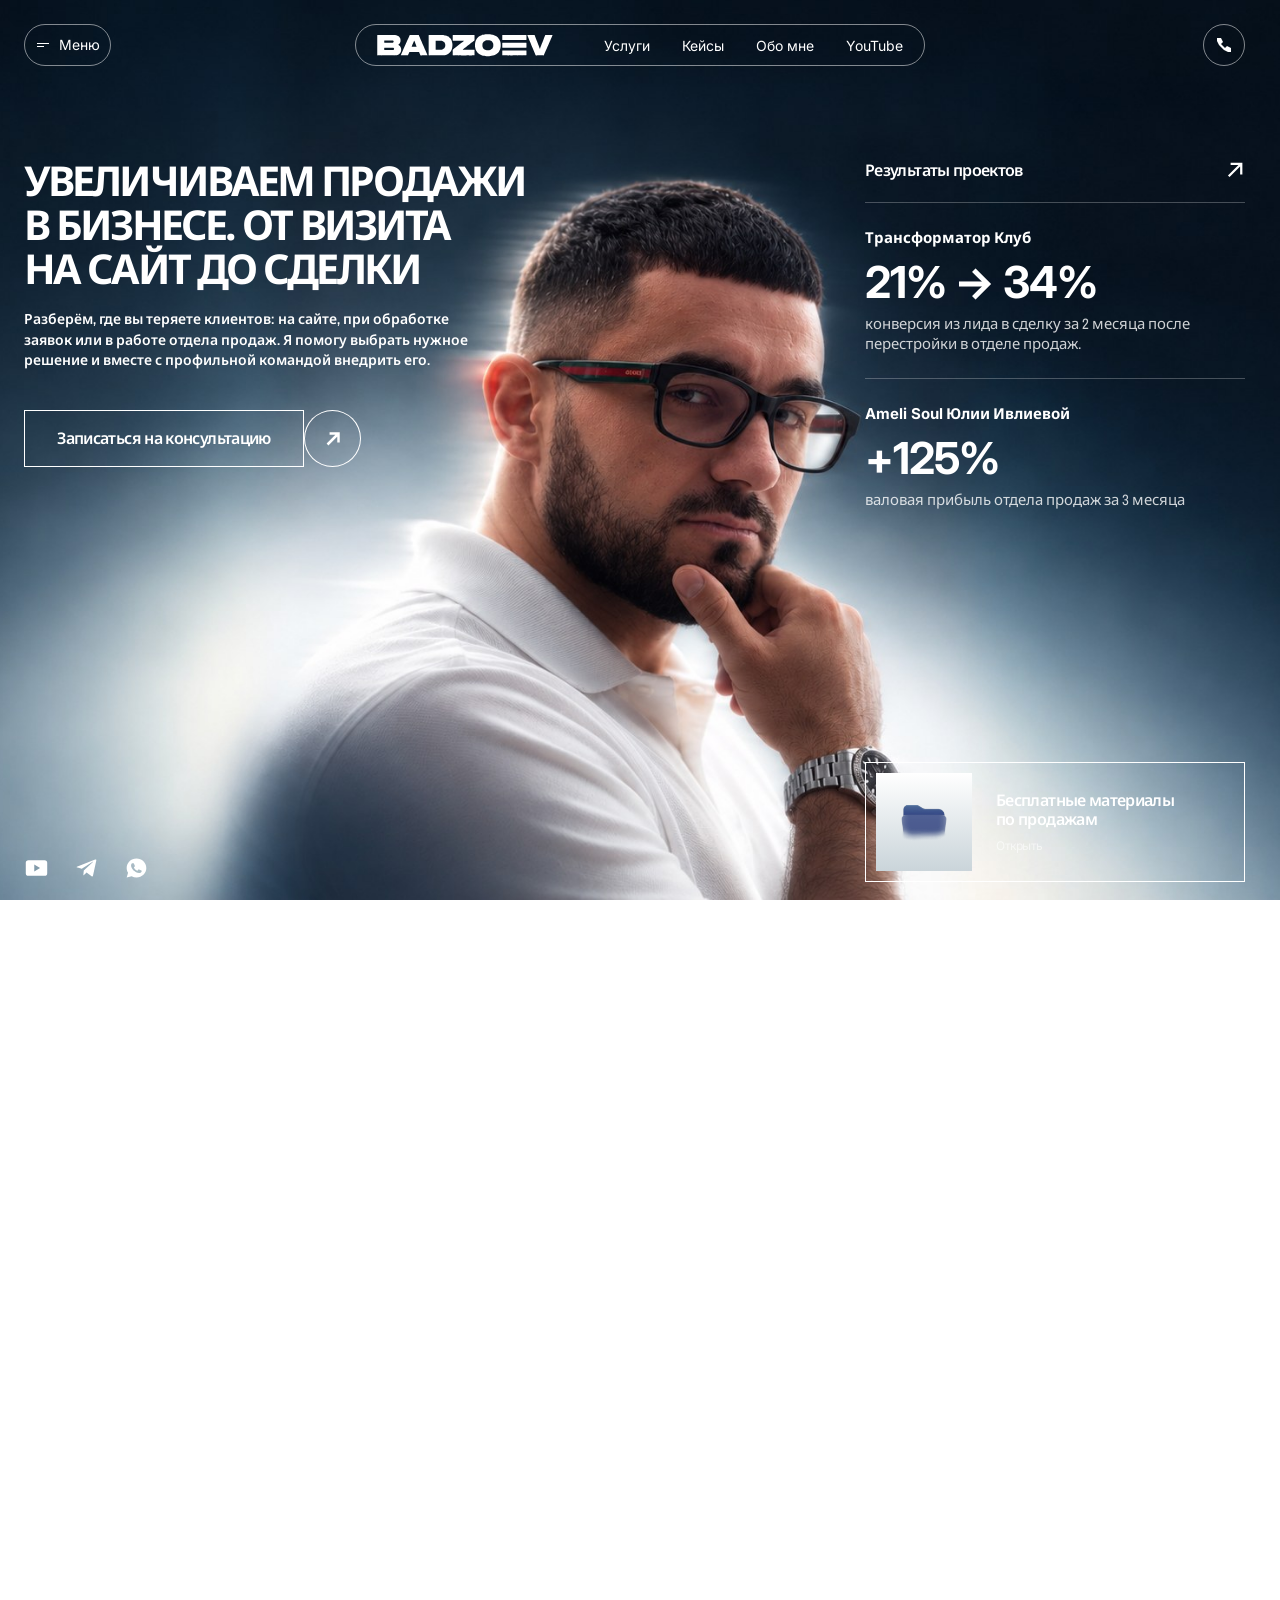
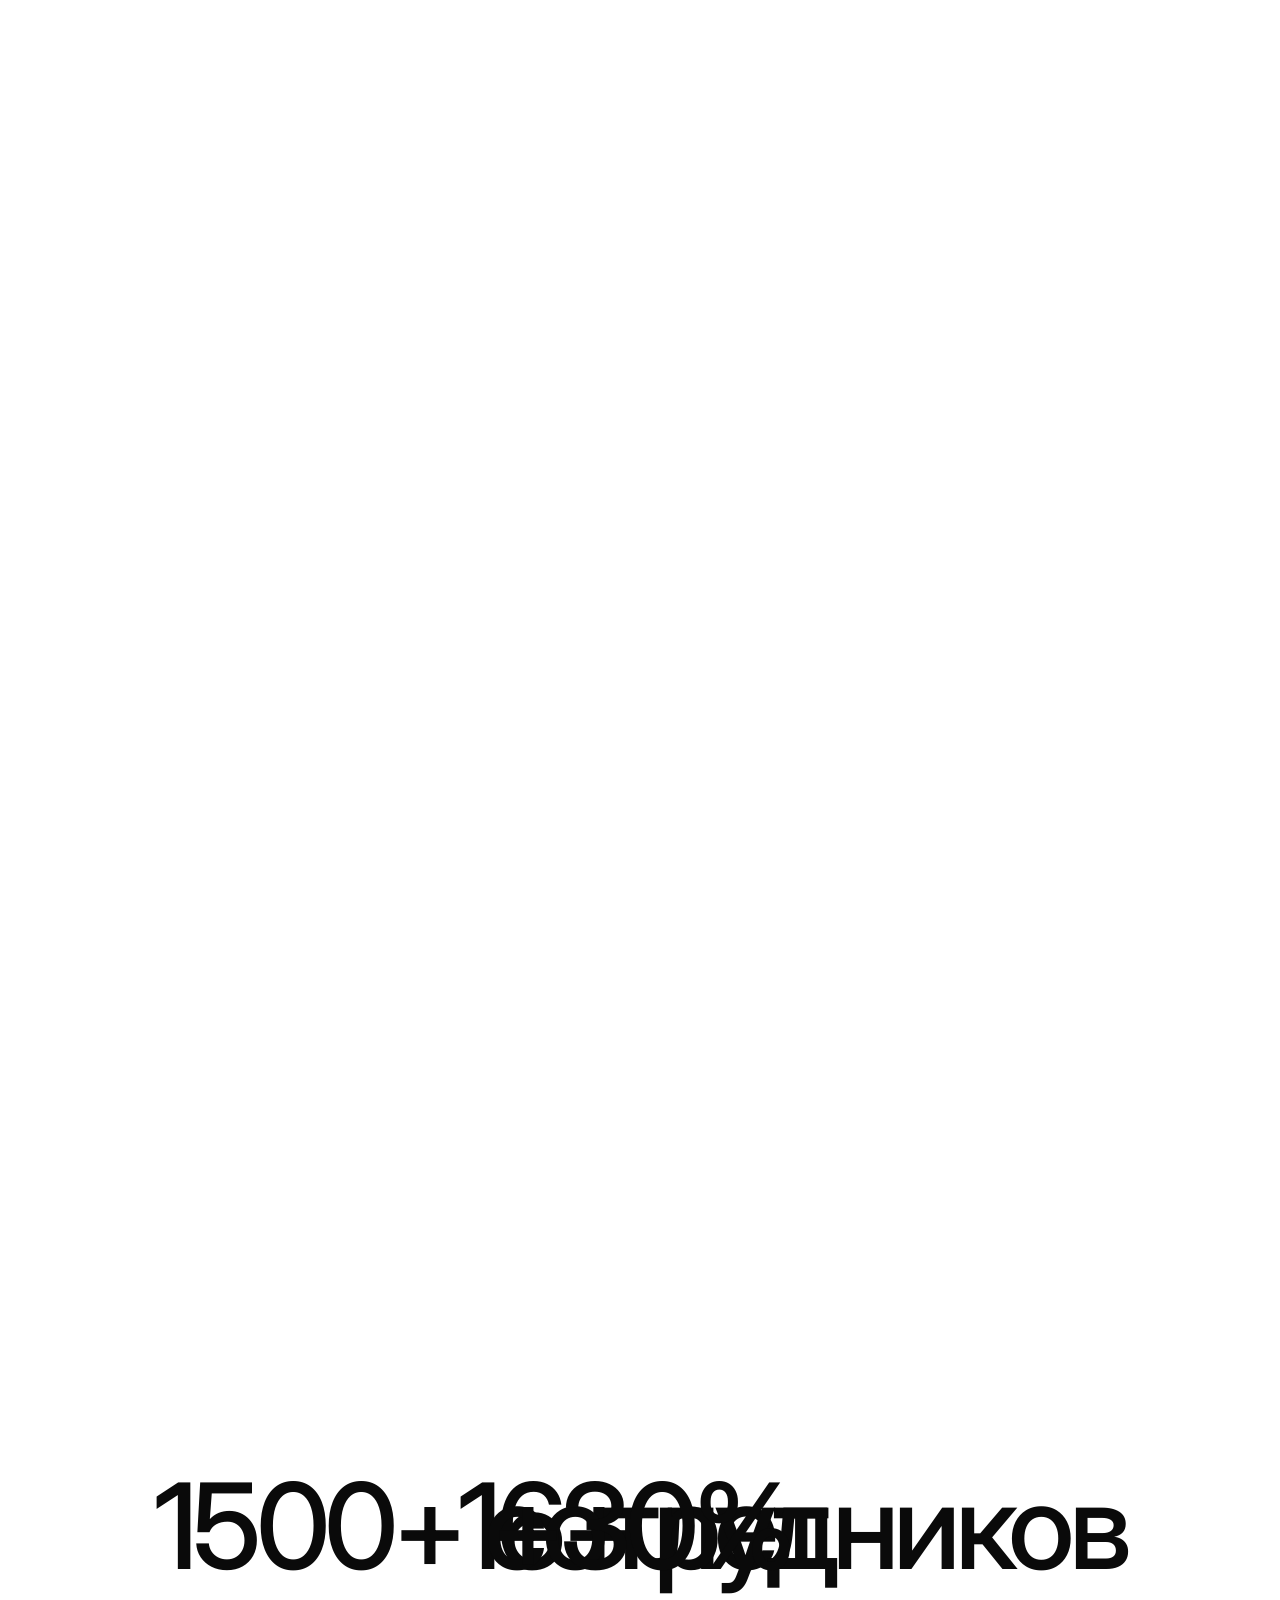
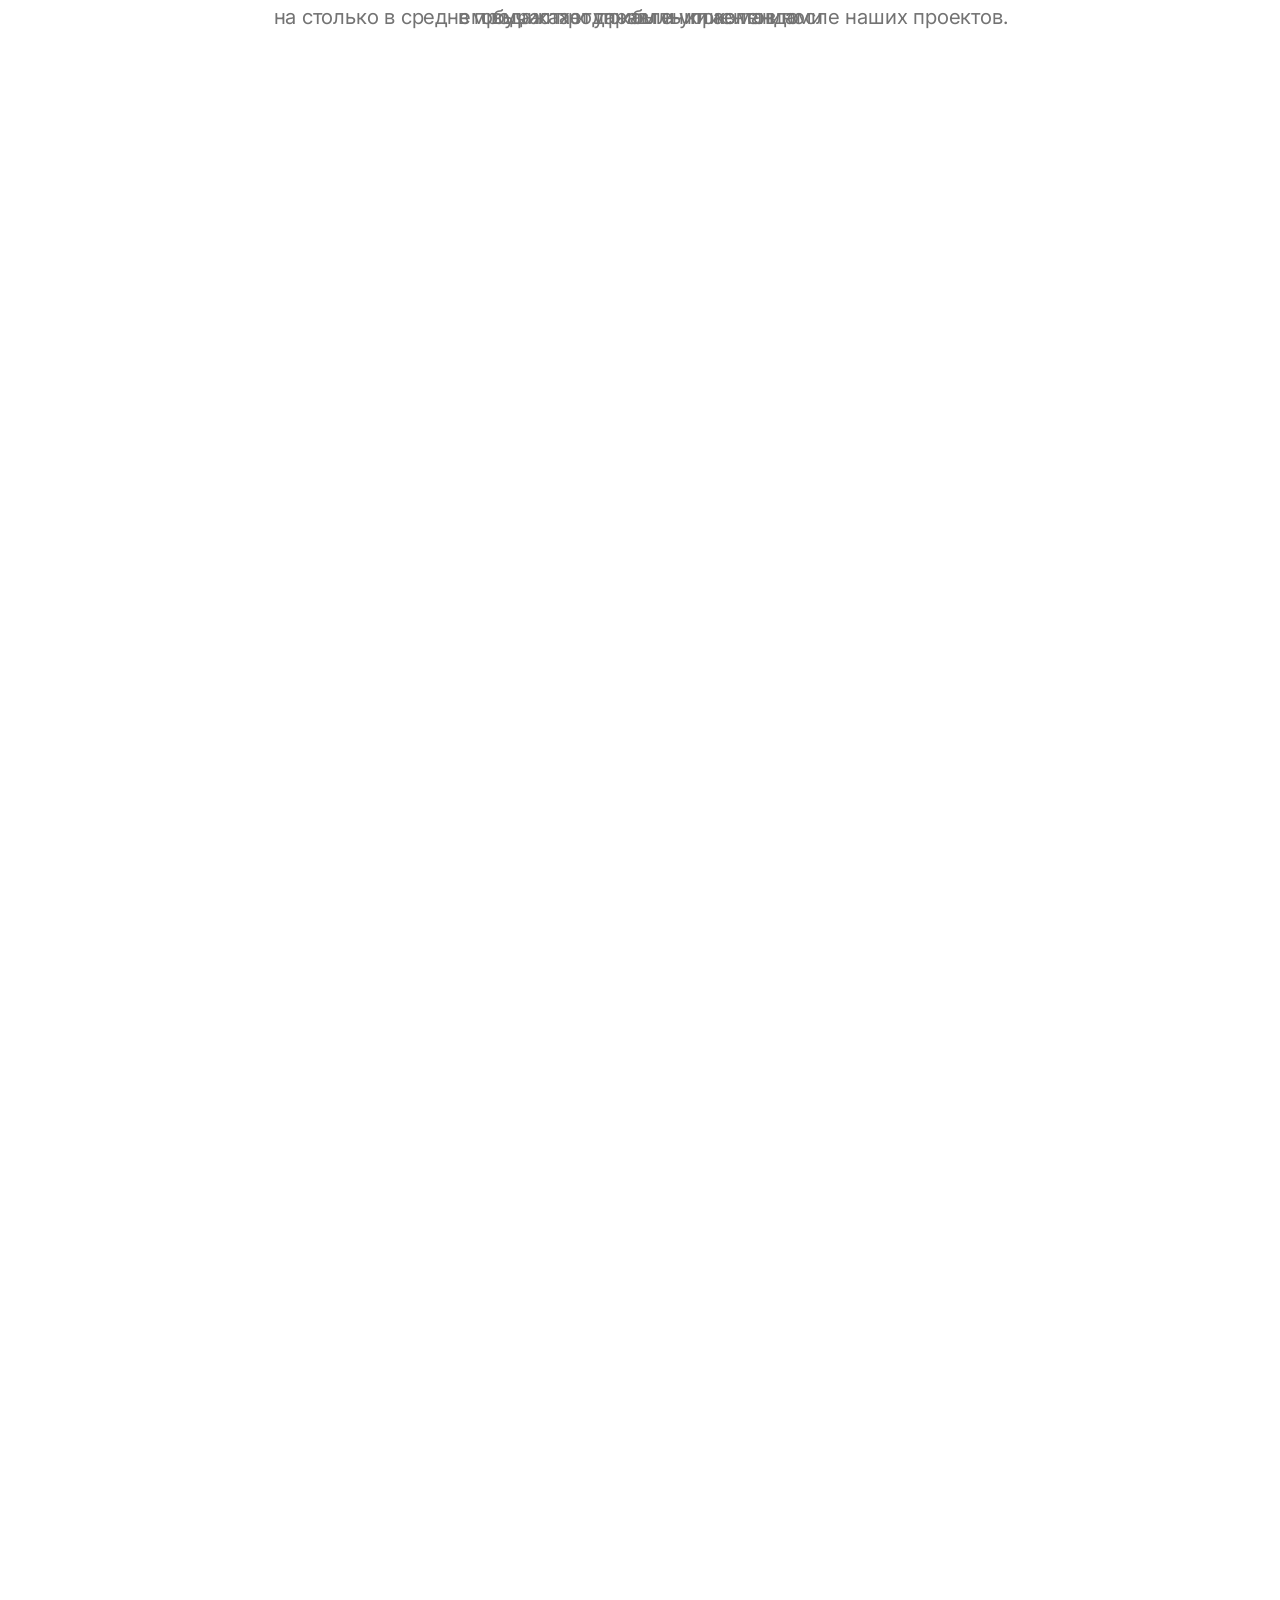
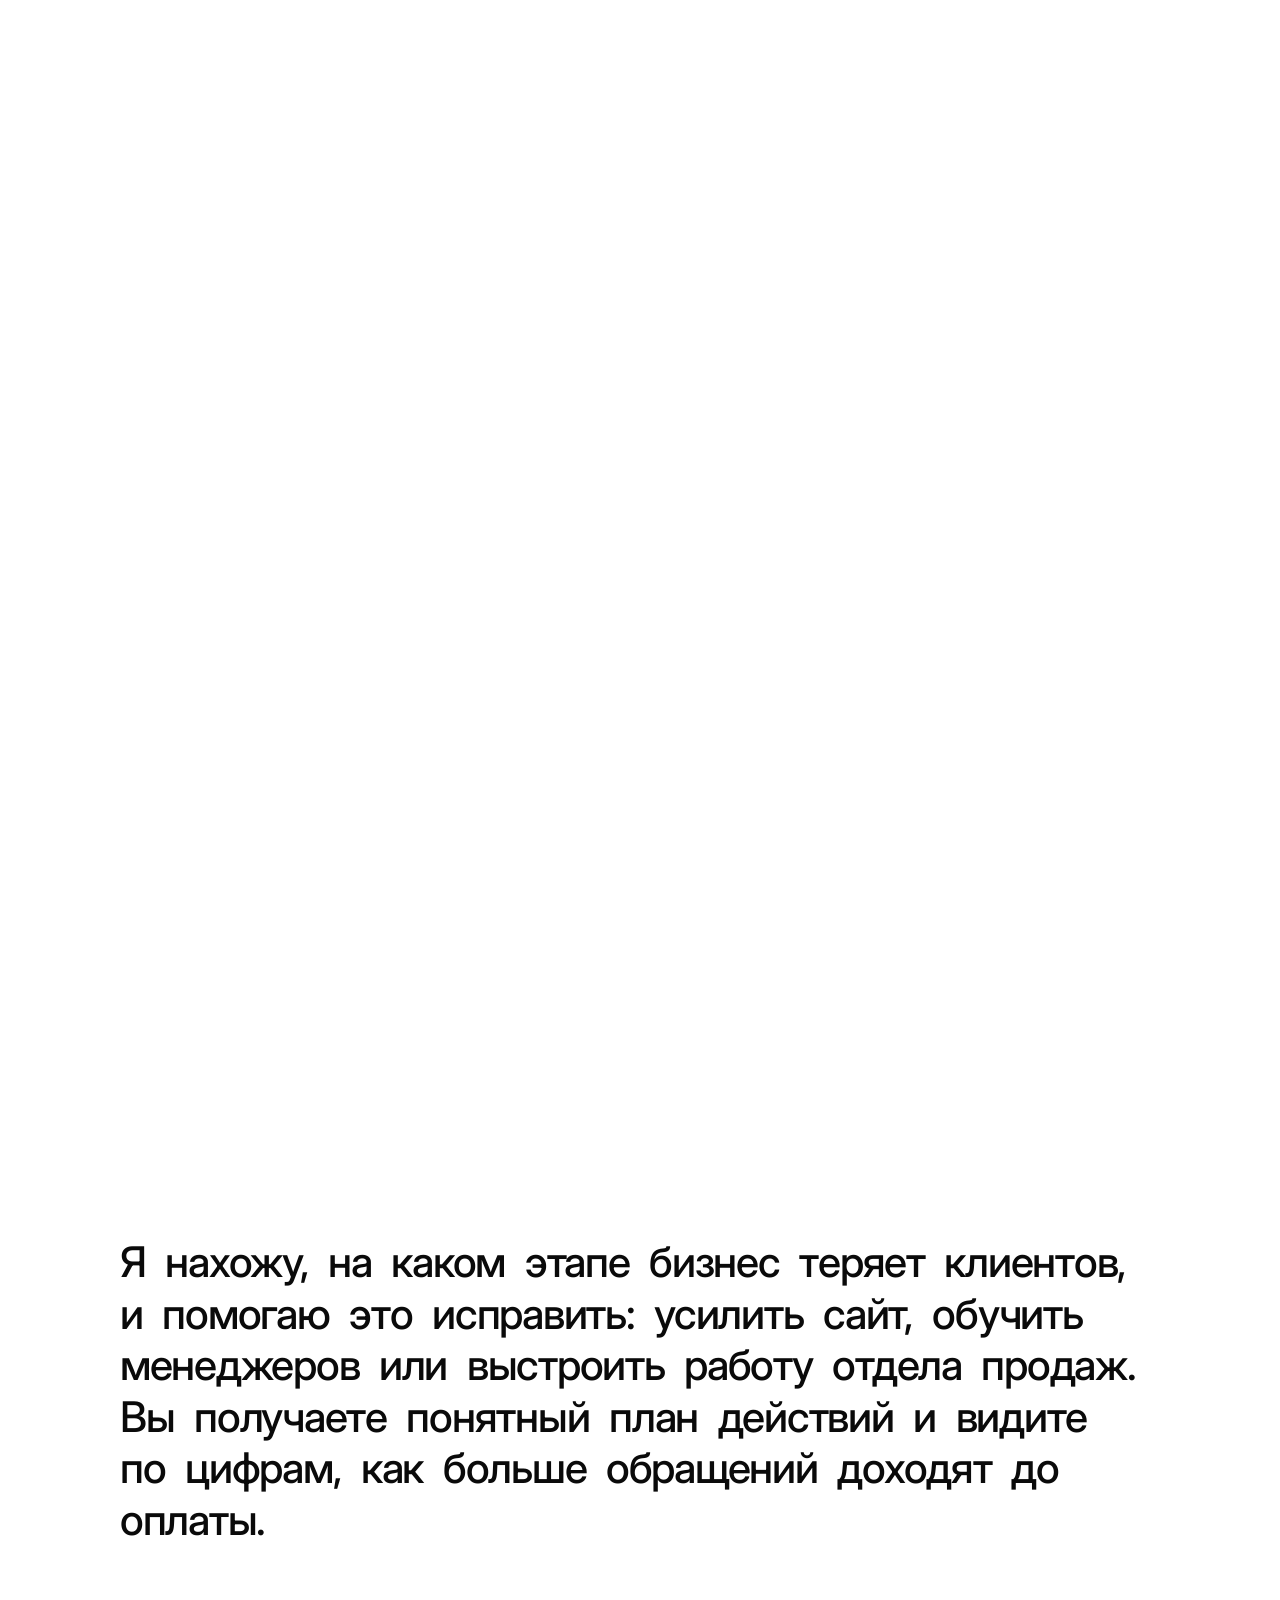
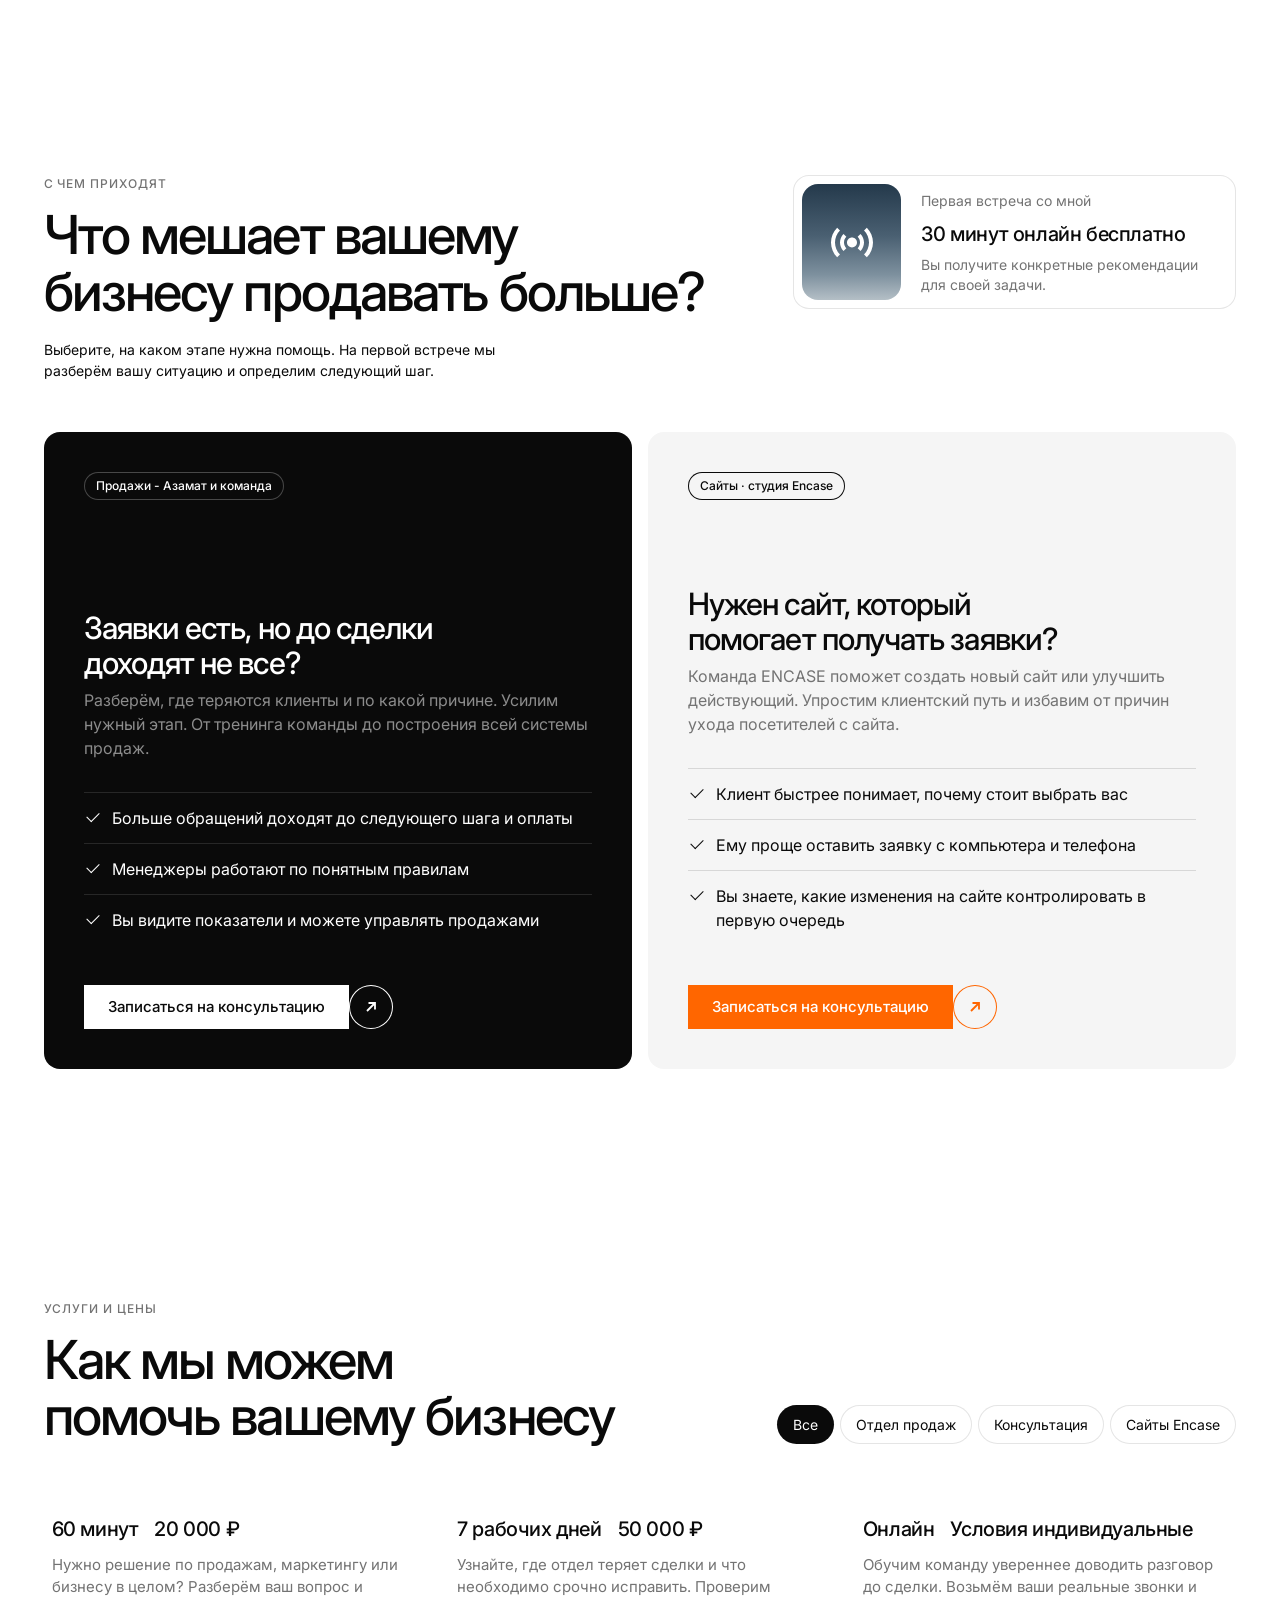
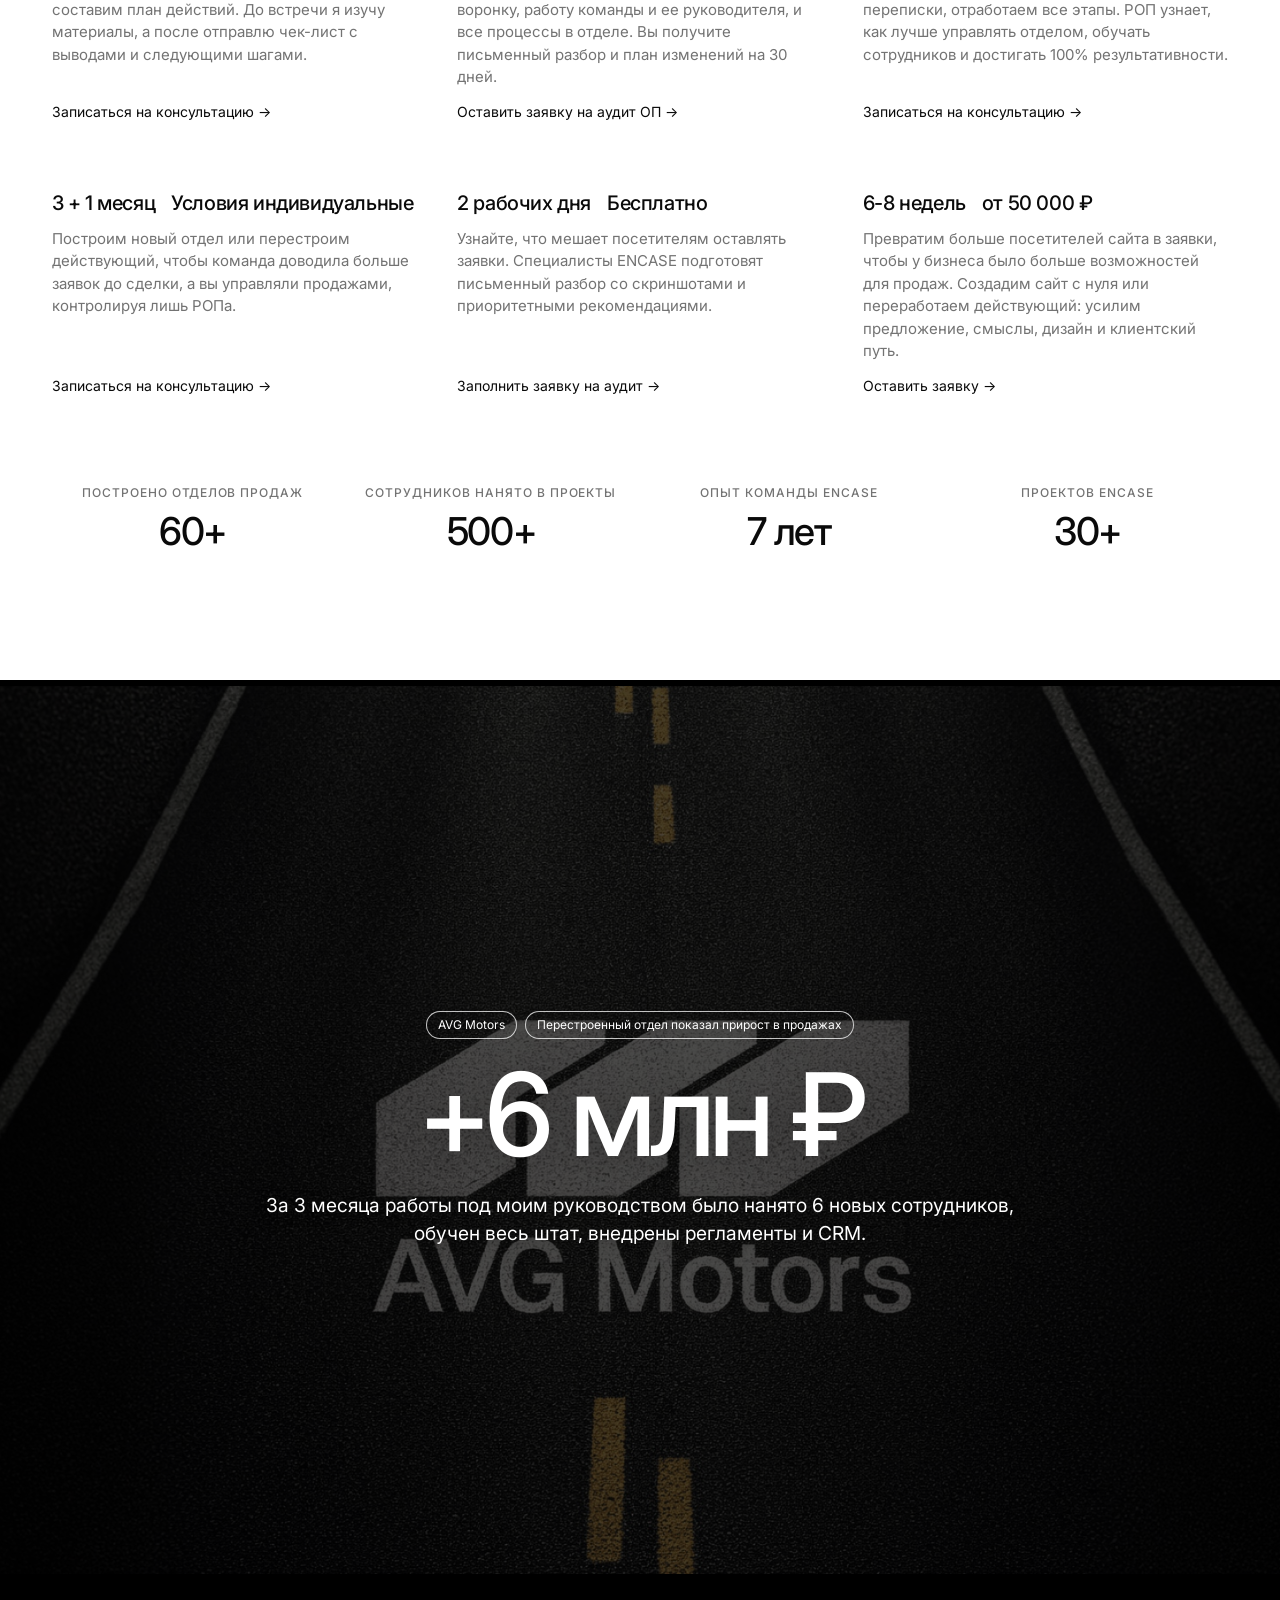
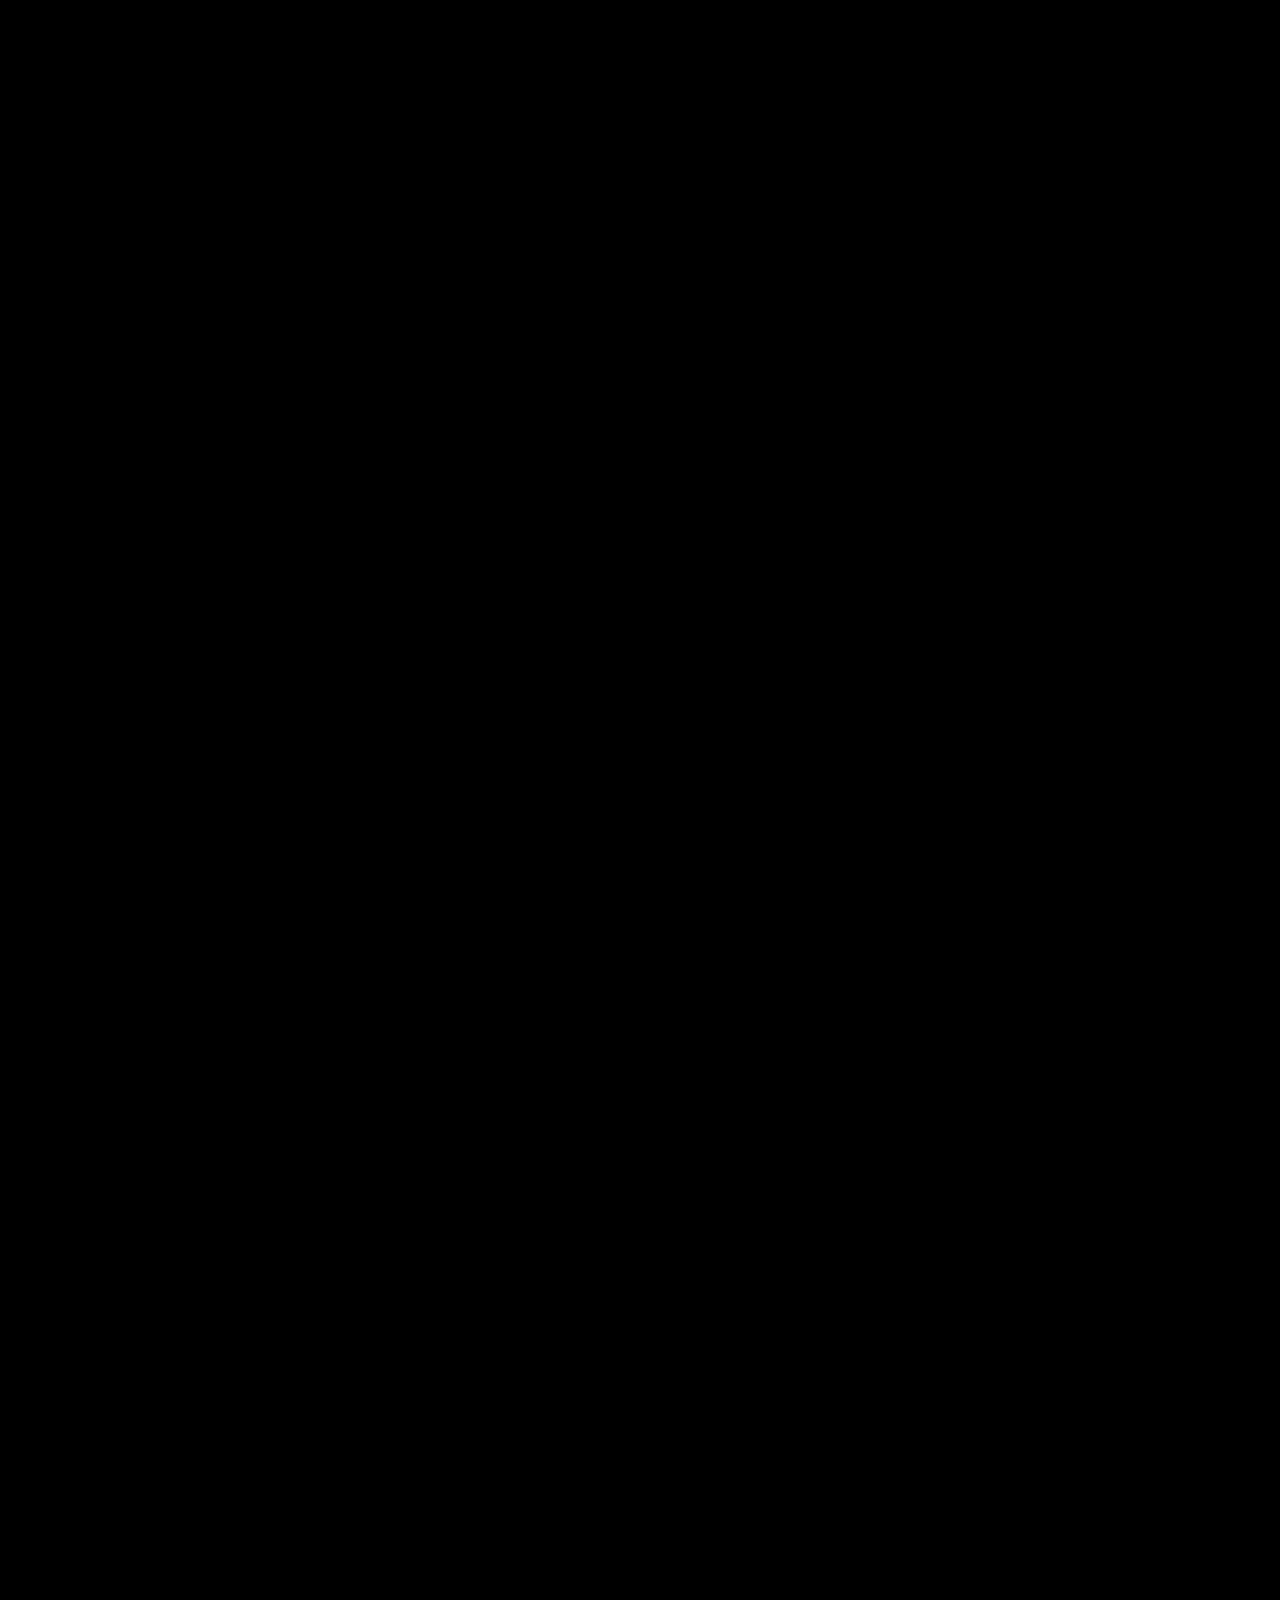
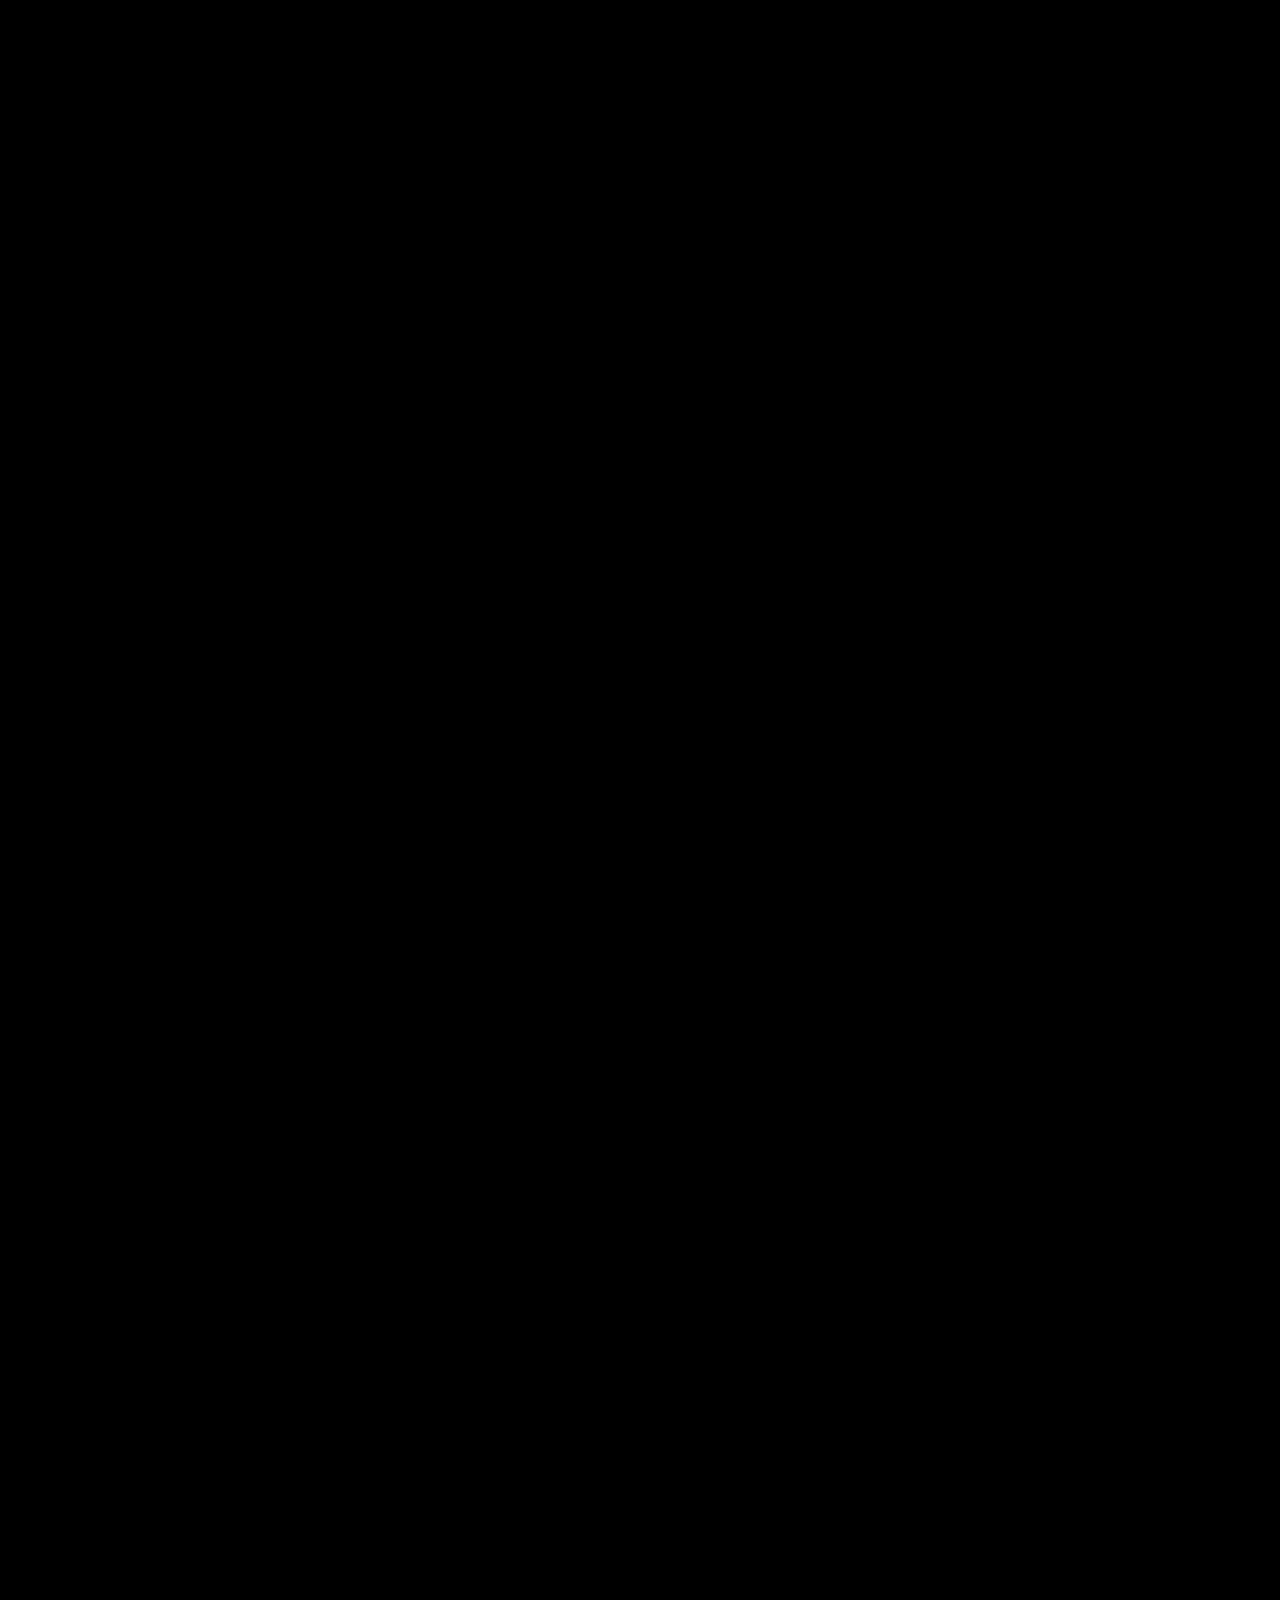
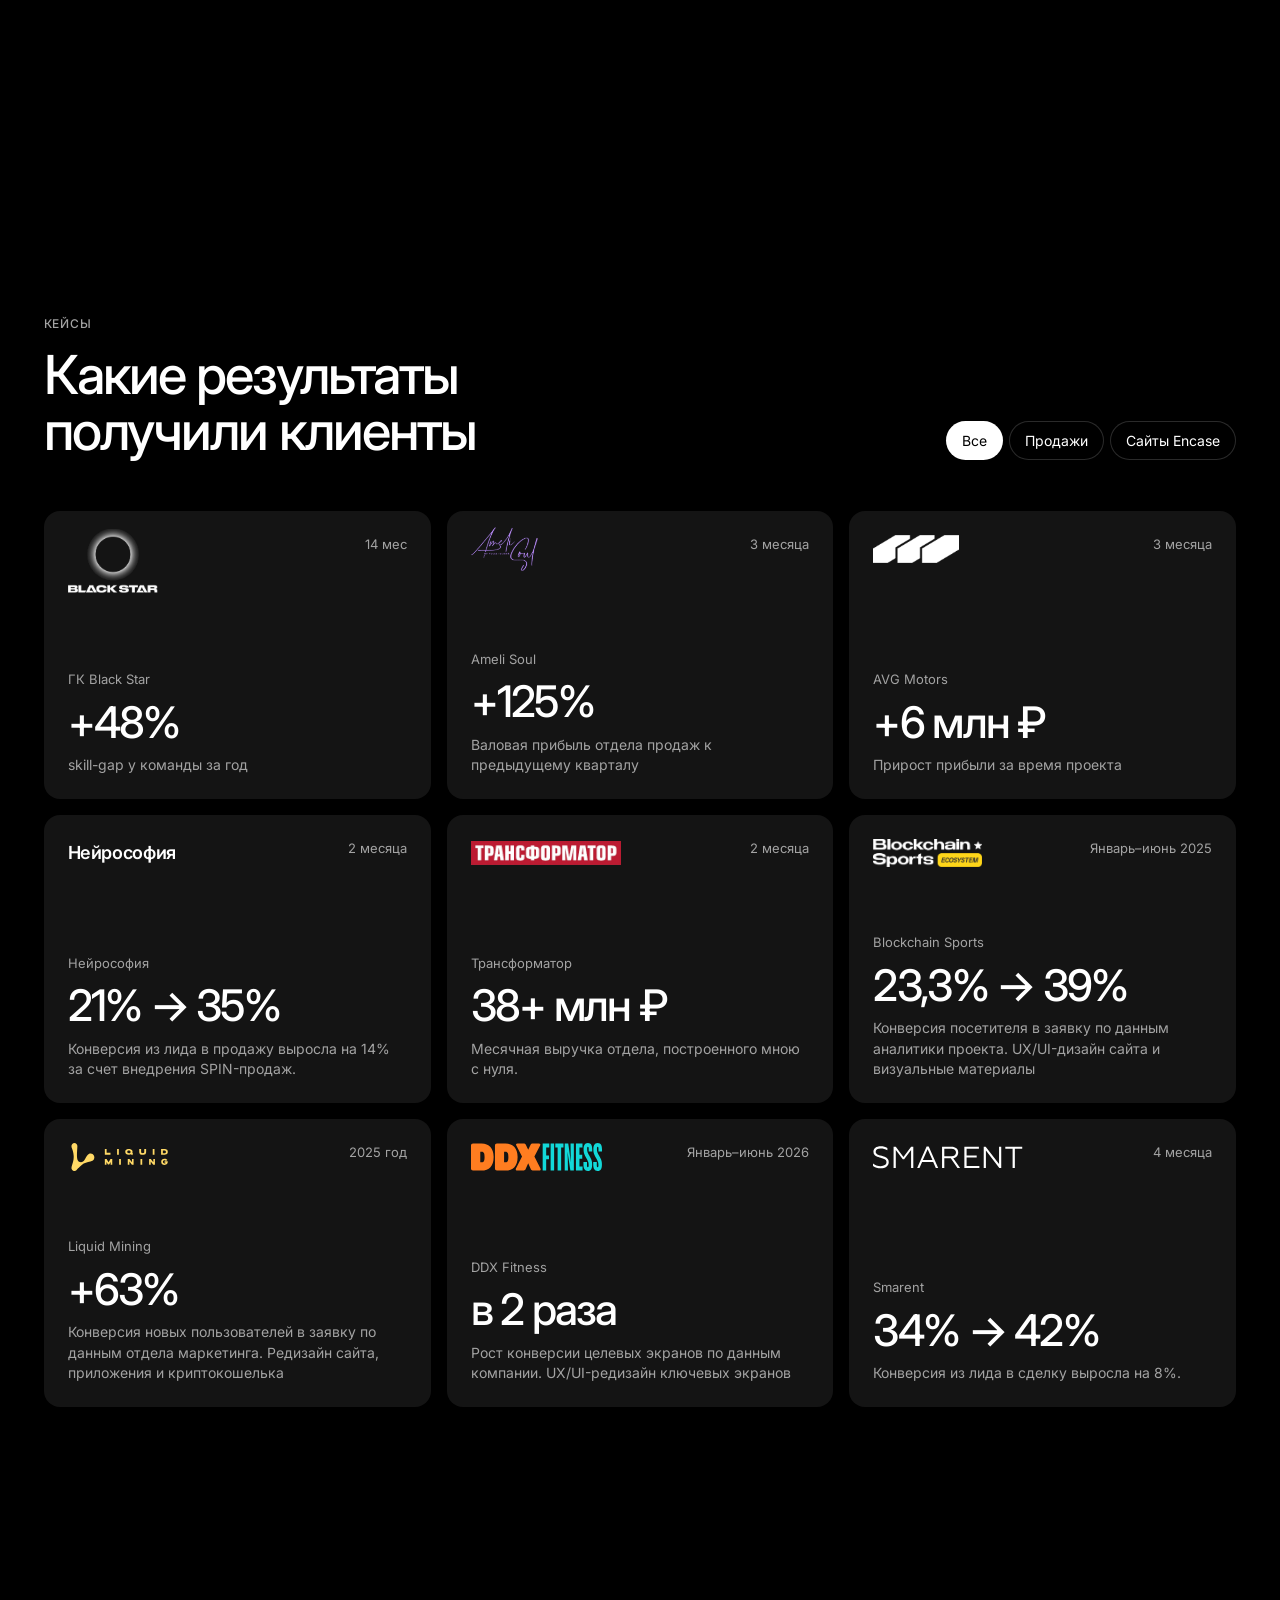
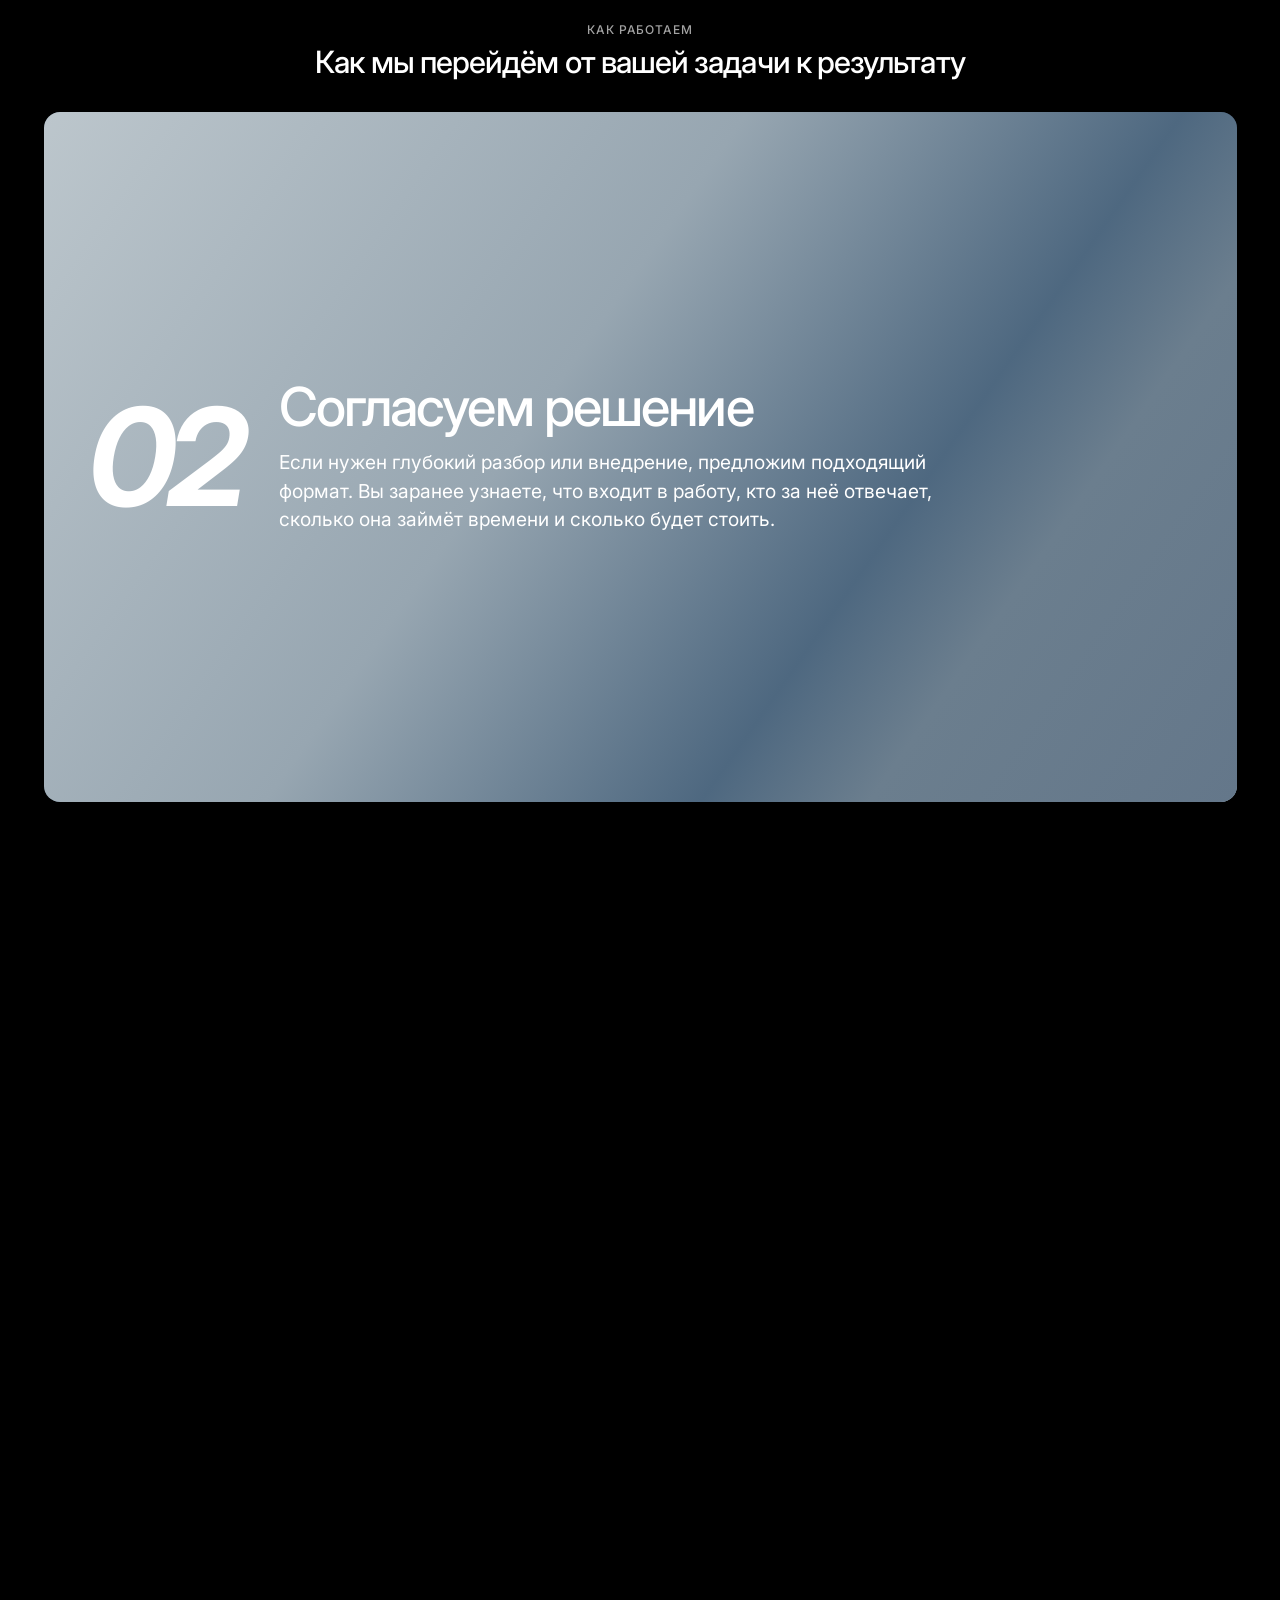
==== commit a25f7d6e: "Use selected bold BADZOEV logo with three-bar E" ====
--- a/index.html
+++ b/index.html
@@ -22,16 +22,7 @@
 
 <!-- Шапка-пилюля: видна всегда -->
 <header class="pill is-hero" id="pill">
-  <a class="pill__logo" href="#top" aria-label="Азамат Бадзоев — на главную"><svg xmlns="http://www.w3.org/2000/svg" viewBox="0 0 962 90" class="brand-mark" aria-hidden="true" focusable="false">
-<g fill="none" stroke="currentColor" stroke-width="7" stroke-linecap="butt" stroke-linejoin="round">
-<path d="M4 4H106C136 4 136 43 106 43H4V82H106C138 82 138 43 106 43"/>
-<path d="M150 82L231 4H250V82"/>
-<path d="M284 4H368C425 4 425 82 368 82H284V44"/>
-<path d="M428 4H544L428 82H544"/>
-<path d="M680 63C674 76 660 82 638 82H610C553 82 553 4 610 4H638C668 4 686 25 686 49"/>
-<path d="M706 4H816M816 43H706V82H816"/>
-<path d="M836 4L891 80Q895 85 899 80L954 4"/>
-</g></svg></a>
+  <a class="pill__logo" href="#top" aria-label="Азамат Бадзоев — на главную"><svg xmlns="http://www.w3.org/2000/svg" viewBox="0 0 1331 170" class="brand-mark" data-brand="bold" aria-hidden="true" focusable="false"><path fill="currentColor" fill-rule="evenodd" d="M829.0,1.8C834.0,1.5 839.0,1.3 844.0,1.5C849.0,1.8 857.4,2.4 864.0,3.6C870.6,4.8 881.9,7.9 885.0,8.8C888.1,9.8 891.1,11.3 894.0,12.7C896.9,14.2 900.1,15.9 903.0,17.8C905.9,19.7 910.2,23.1 912.0,24.6C913.8,26.1 915.5,27.7 917.0,29.5C918.5,31.4 922.9,36.9 925.2,41.0C927.5,45.1 930.5,51.5 932.2,57.0C933.9,62.5 934.9,68.3 935.4,74.0C935.9,79.7 936.0,87.9 935.5,94.0C935.0,100.1 932.7,109.6 932.2,112.0C931.6,114.4 930.7,116.7 929.7,119.0C928.7,121.3 925.4,128.4 923.2,132.0C920.9,135.6 918.5,139.1 915.4,142.0C912.3,144.9 905.7,150.3 901.0,153.2C896.3,156.1 891.2,158.4 886.0,160.2C880.8,162.0 871.9,164.2 866.0,165.4C860.1,166.5 854.0,167.2 848.0,167.5C842.0,167.8 833.7,167.8 828.0,167.5C822.3,167.2 816.6,166.5 811.0,165.4C805.4,164.3 796.2,162.0 791.0,160.2C785.8,158.4 780.7,156.1 776.0,153.2C771.3,150.3 764.6,145.1 761.0,141.5C757.4,137.8 754.3,133.1 751.8,129.0C749.4,124.9 747.3,120.5 745.8,116.0C744.4,111.5 742.3,103.5 741.6,97.0C741.0,90.5 741.1,78.4 741.5,73.0C742.0,67.6 744.3,59.0 744.8,57.0C745.3,55.0 746.0,52.9 746.8,51.0C747.7,49.1 750.3,43.3 752.3,40.0C754.2,36.7 756.9,33.1 759.0,30.5C761.1,28.0 764.4,25.0 766.0,23.6C767.6,22.2 769.3,21.0 771.0,19.8C772.7,18.6 774.9,17.0 777.0,15.8C779.1,14.6 783.5,12.2 787.0,10.8C790.5,9.4 798.7,6.8 802.0,5.8C805.3,4.9 808.6,4.1 812.0,3.6C815.4,3.1 824.0,2.2 829.0,1.8ZM3.0,7.7C3.6,7.7 128.6,7.4 134.0,7.5C139.4,7.6 147.9,10.3 150.0,10.8C152.1,11.4 154.1,12.3 156.0,13.3C157.9,14.3 160.9,15.8 163.0,17.6C165.1,19.3 169.9,24.5 171.2,26.0C172.4,27.5 173.4,29.2 174.1,31.0C174.8,32.8 176.9,37.5 177.4,41.0C177.9,44.5 177.7,52.6 177.5,55.0C177.3,57.4 176.7,59.8 175.7,62.0C174.7,64.2 172.2,69.8 169.4,73.0C166.7,76.2 159.5,80.8 159.2,81.0L158.9,82.0C159.2,82.2 165.3,85.4 168.0,87.6C170.7,89.7 173.5,92.1 175.4,95.0C177.4,97.9 180.3,104.8 181.2,107.0C182.0,109.2 182.3,111.6 182.5,114.0C182.6,116.4 182.8,121.9 182.4,125.0C182.0,128.1 181.1,131.5 180.2,134.0C179.2,136.5 178.1,138.9 176.5,141.0C174.9,143.1 169.5,149.0 168.0,150.5C166.5,151.9 164.8,153.1 163.0,154.2C161.2,155.2 157.8,157.2 155.0,158.2C152.2,159.1 146.3,160.8 142.0,161.4C137.7,162.0 130.7,162.0 129.0,162.0C127.3,162.1 125.7,161.5 124.0,161.5C122.3,161.5 44.0,161.5 42.0,161.5C40.0,161.5 37.7,162.5 36.0,162.5C34.3,162.5 32.7,161.6 31.0,161.5C29.3,161.5 11.4,161.5 10.0,161.5C8.6,161.6 7.0,162.4 6.0,162.4C5.0,162.4 3.7,161.8 3.0,161.6L1.7,160.0C1.7,159.3 1.5,157.3 1.5,156.0C1.5,154.7 1.5,11.7 1.5,11.0C1.5,10.3 1.7,9.6 1.7,9.0L3.0,7.7ZM248.0,8.0C249.8,8.0 312.3,7.5 313.0,7.5C313.7,7.5 314.4,7.6 315.0,7.7C315.5,8.1 316.1,8.4 316.4,9.0C316.7,9.6 382.3,159.7 382.5,160.0L382.3,161.0C382.0,161.1 381.5,161.6 381.0,161.6C380.5,161.6 345.0,161.5 343.0,161.5C341.0,161.5 339.0,162.4 337.0,162.5C335.0,162.6 332.2,162.2 331.0,162.1L327.9,160.0C327.4,158.9 319.7,141.0 319.3,140.0C318.8,139.0 318.1,137.6 317.7,137.0C317.2,136.4 316.6,136.1 316.0,135.7L246.0,135.7C245.3,136.3 244.4,136.8 244.0,137.7C243.6,138.5 235.1,158.2 234.7,159.0C234.3,159.8 233.6,160.4 233.0,161.0C232.1,161.0 183.7,161.5 183.0,161.5C182.3,161.5 181.5,161.3 181.0,161.2L180.2,160.0C180.4,159.6 244.2,14.3 245.0,12.6C245.8,10.9 247.0,9.5 248.0,8.0ZM392.0,7.7C392.6,7.7 492.3,7.5 496.0,7.5C499.7,7.5 503.4,8.1 507.0,8.6C510.6,9.2 514.9,10.0 518.0,10.8C521.1,11.6 524.1,12.6 527.0,13.8C529.9,15.1 536.2,18.2 539.0,19.8C541.8,21.5 544.5,23.4 547.0,25.6C549.5,27.7 552.0,30.3 554.2,33.0C556.3,35.7 558.7,39.4 560.2,42.0C561.7,44.6 563.2,47.2 564.2,50.0C565.1,52.8 568.6,66.1 569.4,70.0C570.2,73.9 570.5,78.0 570.5,82.0C570.5,86.0 569.8,95.3 569.4,99.0C569.0,102.7 568.0,106.9 567.2,110.0C566.4,113.1 565.4,116.1 564.2,119.0C562.9,121.9 560.4,126.9 559.2,129.0C558.0,131.1 556.7,133.1 555.2,135.0C553.7,136.9 550.9,139.8 548.5,142.0C546.1,144.2 542.8,147.2 540.0,149.2C537.2,151.1 534.1,152.8 531.0,154.2C527.9,155.6 523.8,157.2 520.0,158.2C516.2,159.2 509.4,161.2 504.0,161.4C498.6,161.5 402.7,161.5 401.0,161.5C399.3,161.5 397.6,162.4 396.0,162.3C394.4,162.2 392.5,161.3 391.5,161.0C391.1,160.0 390.5,159.1 390.5,158.0C390.5,156.9 390.5,13.0 390.5,12.0C390.5,11.0 390.7,9.6 390.7,9.0L392.0,7.7ZM574.0,7.7L736.5,8.0C736.8,9.0 737.5,9.9 737.5,11.0C737.5,12.1 737.5,44.0 737.5,45.0C737.5,46.0 737.5,47.3 737.4,48.0C737.2,48.7 737.0,49.5 736.4,50.0C735.8,50.5 649.4,117.8 649.1,118.0L649.4,119.0C649.8,119.1 651.1,119.5 652.0,119.5C652.9,119.5 735.1,119.7 736.0,119.7L737.5,122.0C737.5,122.9 737.5,158.3 737.5,159.0C737.5,159.7 737.1,160.3 736.9,161.0C736.2,161.1 735.0,161.5 734.0,161.6C733.0,161.6 724.0,161.4 722.0,161.5C720.0,161.6 718.0,162.4 716.0,162.5C714.0,162.6 710.7,162.0 708.0,162.0C705.3,162.0 698.7,162.5 697.0,162.5C695.3,162.4 693.7,161.6 692.0,161.5C690.3,161.4 685.7,161.3 683.0,161.5C680.3,161.7 677.7,162.4 675.0,162.5C672.3,162.5 641.0,162.6 638.0,162.5C635.0,162.4 632.0,161.5 629.0,161.5C626.0,161.5 619.4,162.5 617.0,162.5C614.6,162.5 612.4,161.6 610.0,161.5C607.6,161.4 594.0,161.4 591.0,161.5C588.0,161.6 584.9,162.6 582.0,162.5C579.1,162.4 574.5,161.2 573.5,161.0C573.2,160.0 572.5,159.1 572.5,158.0C572.5,156.9 572.5,124.4 572.5,123.0C572.5,121.6 573.2,120.3 573.6,119.0C574.7,118.1 650.3,58.7 652.0,57.4C653.7,56.1 656.2,53.3 656.6,53.0L656.0,51.8C655.6,51.7 652.7,50.6 651.0,50.5C649.3,50.5 593.3,50.5 590.0,50.5C586.7,50.5 582.0,51.5 580.0,51.5C578.0,51.5 574.6,50.5 574.0,50.4L572.7,49.0C572.7,48.4 572.5,46.3 572.5,45.0C572.5,43.7 572.5,10.9 572.5,10.0L574.0,7.7ZM949.0,7.7L1129.0,7.7L1130.3,9.0C1130.3,9.6 1130.5,11.7 1130.5,13.0C1130.5,14.3 1130.5,42.1 1130.5,43.0L1129.0,45.3L949.0,45.3L947.7,44.0C947.7,43.4 947.5,41.3 947.5,40.0C947.5,38.7 947.5,10.9 947.5,10.0L949.0,7.7ZM1138.0,7.8C1138.8,7.8 1188.0,7.5 1189.0,7.5C1190.0,7.5 1191.0,8.0 1192.0,8.2C1192.4,9.2 1213.7,63.4 1218.2,75.0C1222.6,86.6 1230.7,109.5 1230.9,110.0C1231.1,110.5 1231.6,110.8 1232.0,111.2C1232.4,110.8 1233.8,110.0 1234.2,109.0C1234.5,108.0 1272.6,9.2 1273.0,8.2C1274.0,8.0 1275.0,7.5 1276.0,7.5C1277.0,7.5 1326.5,8.0 1326.9,8.0L1327.4,9.0C1327.3,9.4 1326.7,11.7 1326.2,13.0C1325.6,14.3 1316.9,34.3 1312.3,45.0C1307.7,55.7 1262.4,160.2 1262.0,161.2L1259.0,162.5C1257.9,162.4 1253.0,161.6 1250.0,161.5C1247.0,161.4 1218.0,161.5 1216.0,161.5C1214.0,161.6 1212.0,162.3 1210.0,162.5C1208.0,162.6 1204.1,162.4 1203.0,162.4C1202.2,161.6 1201.0,161.1 1200.5,160.0C1200.1,158.9 1147.4,34.0 1144.8,28.0C1142.3,22.0 1137.6,10.7 1137.3,10.0L1138.0,7.8ZM833.0,46.8C830.7,47.0 828.3,47.3 826.0,47.8C823.7,48.4 820.5,49.1 818.0,50.3C815.5,51.5 810.2,55.0 808.7,56.0C807.3,57.0 806.0,58.3 805.0,59.7C804.0,61.2 800.9,66.5 799.8,69.0C798.7,71.5 797.9,74.2 797.6,77.0C797.4,79.8 797.4,90.2 797.6,93.0C797.9,95.8 799.0,98.9 799.8,101.0C800.6,103.1 801.6,105.1 802.8,107.0C804.0,108.9 805.4,110.9 807.0,112.5C808.6,114.1 811.8,116.4 813.0,117.2C814.2,118.0 815.6,118.7 817.0,119.2C818.4,119.7 824.7,121.7 828.0,122.4C831.3,123.1 836.3,123.5 838.0,123.5C839.7,123.5 841.3,122.8 843.0,122.6C844.7,122.4 847.0,122.6 849.0,122.2C851.0,121.7 857.5,119.8 860.0,118.7C862.5,117.6 865.0,116.0 867.0,114.4C869.0,112.9 871.0,110.8 872.4,109.0C873.9,107.2 875.3,105.2 876.2,103.0C877.1,100.8 878.9,95.8 879.4,92.0C879.9,88.2 879.7,79.8 879.4,77.0C879.1,74.2 878.2,71.5 877.2,69.0C876.1,66.5 874.4,63.8 873.2,62.0C872.0,60.2 870.8,58.4 869.2,57.0C867.6,55.6 864.7,53.1 862.0,51.8C859.3,50.5 852.9,48.3 850.0,47.6C847.1,46.9 843.7,46.6 841.0,46.5C838.3,46.4 835.3,46.6 833.0,46.8ZM56.0,49.7L54.5,52.0C54.5,52.9 54.5,59.7 54.5,61.0C54.5,62.3 54.7,64.4 54.7,65.0L56.0,66.3C56.6,66.3 113.9,66.5 116.0,66.5C118.1,66.4 120.6,64.9 122.0,64.4L125.1,61.0L125.4,55.0L123.0,51.6C121.8,51.0 120.5,49.6 119.0,49.6C117.5,49.6 56.9,49.7 56.0,49.7ZM445.0,50.7L443.7,52.0C443.7,52.6 443.5,53.3 443.5,54.0C443.5,54.7 443.5,114.9 443.5,116.0C443.5,117.1 444.2,118.0 444.5,119.0C445.5,119.0 475.6,119.5 479.0,119.5C482.4,119.5 485.9,119.1 489.0,118.4C492.1,117.7 495.2,116.6 498.0,115.3C500.8,113.9 505.2,110.8 506.0,110.2C506.8,109.6 507.6,108.8 508.2,108.0C508.8,107.2 512.2,101.9 513.2,100.0C514.1,98.1 514.7,96.1 515.2,94.0C515.7,91.9 516.3,87.3 516.5,86.0C516.6,84.7 516.6,83.3 516.4,82.0C516.2,80.7 514.9,74.1 514.2,72.0C513.5,69.9 512.4,67.9 511.2,66.0C510.0,64.1 508.8,62.0 507.0,60.5C505.2,59.0 500.8,56.2 498.0,54.7C495.2,53.3 491.9,52.3 489.0,51.6C486.1,50.9 483.0,50.6 480.0,50.5C477.0,50.5 445.6,50.7 445.0,50.7ZM281.0,51.7C280.8,52.0 279.4,53.8 278.8,55.0C278.3,56.2 262.5,94.3 262.2,95.0L264.0,96.4C264.8,96.4 275.3,96.5 281.0,96.5C286.7,96.5 297.2,96.4 298.0,96.4L299.9,95.0C299.6,94.3 286.0,60.1 285.2,58.0C284.3,55.9 282.3,52.4 282.2,52.0L281.0,51.7ZM949.0,66.7L1129.0,66.7L1130.3,68.0C1130.3,68.6 1130.5,70.7 1130.5,72.0C1130.5,73.3 1130.5,100.1 1130.5,101.0L1129.0,103.3L949.0,103.3L947.7,102.0C947.7,101.4 947.5,99.3 947.5,98.0C947.5,96.7 947.5,69.9 947.5,69.0L949.0,66.7ZM56.0,103.7L54.5,106.0C54.5,106.9 54.4,117.3 54.5,118.0C54.5,118.7 54.9,119.6 55.0,120.0C55.3,120.1 55.6,120.4 56.0,120.4C56.4,120.4 119.2,120.5 121.0,120.5C122.8,120.4 124.7,119.0 126.0,118.4L128.5,115.0L129.1,110.0L126.0,105.6C124.3,104.9 122.8,103.7 121.0,103.6C119.2,103.6 56.9,103.7 56.0,103.7ZM949.0,124.7L1129.0,124.7L1130.5,127.0L1130.5,159.0L1129.0,161.6C1128.0,161.6 1126.3,161.5 1125.0,161.5C1123.7,161.5 1103.7,161.5 1102.0,161.5C1100.3,161.6 1098.7,162.5 1097.0,162.5C1095.3,162.5 1093.0,161.6 1091.0,161.5C1089.0,161.5 1071.7,161.4 1069.0,161.5C1066.3,161.6 1063.4,162.5 1061.0,162.5C1058.6,162.5 1056.4,161.6 1054.0,161.5C1051.6,161.4 1036.0,161.4 1033.0,161.5C1030.0,161.6 1027.0,162.4 1024.0,162.5C1021.0,162.6 1012.7,162.6 1010.0,162.5C1007.3,162.4 1004.0,161.5 1002.0,161.5C1000.0,161.5 998.0,162.3 996.0,162.5C994.0,162.6 991.3,162.7 989.0,162.5C986.7,162.3 984.4,161.6 982.0,161.5C979.6,161.4 949.6,161.3 949.0,161.3L947.7,160.0C947.7,159.4 947.5,157.3 947.5,156.0C947.5,154.7 947.5,127.9 947.5,127.0L949.0,124.7Z"/></svg></a>
   <nav class="pill__nav" aria-label="Основная навигация">
     <a href="#services">Услуги</a>
     <a href="#cases">Кейсы</a>
@@ -45,16 +36,7 @@
 <div class="menu" id="menu" role="dialog" aria-modal="true" aria-label="Меню сайта" hidden>
   <div class="menu__top">
     <button class="menu__close" type="button" id="menuClose" aria-label="Закрыть меню"><svg width="16" height="16" viewBox="0 0 16 16" aria-hidden="true"><path d="M3 3l10 10M13 3 3 13" stroke="currentColor" stroke-width="1.5" fill="none"/></svg><span>Закрыть</span></button>
-    <span class="pill__logo" role="img" aria-label="BADZOEV"><svg xmlns="http://www.w3.org/2000/svg" viewBox="0 0 962 90" class="brand-mark" aria-hidden="true" focusable="false">
-<g fill="none" stroke="currentColor" stroke-width="7" stroke-linecap="butt" stroke-linejoin="round">
-<path d="M4 4H106C136 4 136 43 106 43H4V82H106C138 82 138 43 106 43"/>
-<path d="M150 82L231 4H250V82"/>
-<path d="M284 4H368C425 4 425 82 368 82H284V44"/>
-<path d="M428 4H544L428 82H544"/>
-<path d="M680 63C674 76 660 82 638 82H610C553 82 553 4 610 4H638C668 4 686 25 686 49"/>
-<path d="M706 4H816M816 43H706V82H816"/>
-<path d="M836 4L891 80Q895 85 899 80L954 4"/>
-</g></svg></span>
+    <span class="pill__logo" role="img" aria-label="BADZOEV"><svg xmlns="http://www.w3.org/2000/svg" viewBox="0 0 1331 170" class="brand-mark" data-brand="bold" aria-hidden="true" focusable="false"><path fill="currentColor" fill-rule="evenodd" d="M829.0,1.8C834.0,1.5 839.0,1.3 844.0,1.5C849.0,1.8 857.4,2.4 864.0,3.6C870.6,4.8 881.9,7.9 885.0,8.8C888.1,9.8 891.1,11.3 894.0,12.7C896.9,14.2 900.1,15.9 903.0,17.8C905.9,19.7 910.2,23.1 912.0,24.6C913.8,26.1 915.5,27.7 917.0,29.5C918.5,31.4 922.9,36.9 925.2,41.0C927.5,45.1 930.5,51.5 932.2,57.0C933.9,62.5 934.9,68.3 935.4,74.0C935.9,79.7 936.0,87.9 935.5,94.0C935.0,100.1 932.7,109.6 932.2,112.0C931.6,114.4 930.7,116.7 929.7,119.0C928.7,121.3 925.4,128.4 923.2,132.0C920.9,135.6 918.5,139.1 915.4,142.0C912.3,144.9 905.7,150.3 901.0,153.2C896.3,156.1 891.2,158.4 886.0,160.2C880.8,162.0 871.9,164.2 866.0,165.4C860.1,166.5 854.0,167.2 848.0,167.5C842.0,167.8 833.7,167.8 828.0,167.5C822.3,167.2 816.6,166.5 811.0,165.4C805.4,164.3 796.2,162.0 791.0,160.2C785.8,158.4 780.7,156.1 776.0,153.2C771.3,150.3 764.6,145.1 761.0,141.5C757.4,137.8 754.3,133.1 751.8,129.0C749.4,124.9 747.3,120.5 745.8,116.0C744.4,111.5 742.3,103.5 741.6,97.0C741.0,90.5 741.1,78.4 741.5,73.0C742.0,67.6 744.3,59.0 744.8,57.0C745.3,55.0 746.0,52.9 746.8,51.0C747.7,49.1 750.3,43.3 752.3,40.0C754.2,36.7 756.9,33.1 759.0,30.5C761.1,28.0 764.4,25.0 766.0,23.6C767.6,22.2 769.3,21.0 771.0,19.8C772.7,18.6 774.9,17.0 777.0,15.8C779.1,14.6 783.5,12.2 787.0,10.8C790.5,9.4 798.7,6.8 802.0,5.8C805.3,4.9 808.6,4.1 812.0,3.6C815.4,3.1 824.0,2.2 829.0,1.8ZM3.0,7.7C3.6,7.7 128.6,7.4 134.0,7.5C139.4,7.6 147.9,10.3 150.0,10.8C152.1,11.4 154.1,12.3 156.0,13.3C157.9,14.3 160.9,15.8 163.0,17.6C165.1,19.3 169.9,24.5 171.2,26.0C172.4,27.5 173.4,29.2 174.1,31.0C174.8,32.8 176.9,37.5 177.4,41.0C177.9,44.5 177.7,52.6 177.5,55.0C177.3,57.4 176.7,59.8 175.7,62.0C174.7,64.2 172.2,69.8 169.4,73.0C166.7,76.2 159.5,80.8 159.2,81.0L158.9,82.0C159.2,82.2 165.3,85.4 168.0,87.6C170.7,89.7 173.5,92.1 175.4,95.0C177.4,97.9 180.3,104.8 181.2,107.0C182.0,109.2 182.3,111.6 182.5,114.0C182.6,116.4 182.8,121.9 182.4,125.0C182.0,128.1 181.1,131.5 180.2,134.0C179.2,136.5 178.1,138.9 176.5,141.0C174.9,143.1 169.5,149.0 168.0,150.5C166.5,151.9 164.8,153.1 163.0,154.2C161.2,155.2 157.8,157.2 155.0,158.2C152.2,159.1 146.3,160.8 142.0,161.4C137.7,162.0 130.7,162.0 129.0,162.0C127.3,162.1 125.7,161.5 124.0,161.5C122.3,161.5 44.0,161.5 42.0,161.5C40.0,161.5 37.7,162.5 36.0,162.5C34.3,162.5 32.7,161.6 31.0,161.5C29.3,161.5 11.4,161.5 10.0,161.5C8.6,161.6 7.0,162.4 6.0,162.4C5.0,162.4 3.7,161.8 3.0,161.6L1.7,160.0C1.7,159.3 1.5,157.3 1.5,156.0C1.5,154.7 1.5,11.7 1.5,11.0C1.5,10.3 1.7,9.6 1.7,9.0L3.0,7.7ZM248.0,8.0C249.8,8.0 312.3,7.5 313.0,7.5C313.7,7.5 314.4,7.6 315.0,7.7C315.5,8.1 316.1,8.4 316.4,9.0C316.7,9.6 382.3,159.7 382.5,160.0L382.3,161.0C382.0,161.1 381.5,161.6 381.0,161.6C380.5,161.6 345.0,161.5 343.0,161.5C341.0,161.5 339.0,162.4 337.0,162.5C335.0,162.6 332.2,162.2 331.0,162.1L327.9,160.0C327.4,158.9 319.7,141.0 319.3,140.0C318.8,139.0 318.1,137.6 317.7,137.0C317.2,136.4 316.6,136.1 316.0,135.7L246.0,135.7C245.3,136.3 244.4,136.8 244.0,137.7C243.6,138.5 235.1,158.2 234.7,159.0C234.3,159.8 233.6,160.4 233.0,161.0C232.1,161.0 183.7,161.5 183.0,161.5C182.3,161.5 181.5,161.3 181.0,161.2L180.2,160.0C180.4,159.6 244.2,14.3 245.0,12.6C245.8,10.9 247.0,9.5 248.0,8.0ZM392.0,7.7C392.6,7.7 492.3,7.5 496.0,7.5C499.7,7.5 503.4,8.1 507.0,8.6C510.6,9.2 514.9,10.0 518.0,10.8C521.1,11.6 524.1,12.6 527.0,13.8C529.9,15.1 536.2,18.2 539.0,19.8C541.8,21.5 544.5,23.4 547.0,25.6C549.5,27.7 552.0,30.3 554.2,33.0C556.3,35.7 558.7,39.4 560.2,42.0C561.7,44.6 563.2,47.2 564.2,50.0C565.1,52.8 568.6,66.1 569.4,70.0C570.2,73.9 570.5,78.0 570.5,82.0C570.5,86.0 569.8,95.3 569.4,99.0C569.0,102.7 568.0,106.9 567.2,110.0C566.4,113.1 565.4,116.1 564.2,119.0C562.9,121.9 560.4,126.9 559.2,129.0C558.0,131.1 556.7,133.1 555.2,135.0C553.7,136.9 550.9,139.8 548.5,142.0C546.1,144.2 542.8,147.2 540.0,149.2C537.2,151.1 534.1,152.8 531.0,154.2C527.9,155.6 523.8,157.2 520.0,158.2C516.2,159.2 509.4,161.2 504.0,161.4C498.6,161.5 402.7,161.5 401.0,161.5C399.3,161.5 397.6,162.4 396.0,162.3C394.4,162.2 392.5,161.3 391.5,161.0C391.1,160.0 390.5,159.1 390.5,158.0C390.5,156.9 390.5,13.0 390.5,12.0C390.5,11.0 390.7,9.6 390.7,9.0L392.0,7.7ZM574.0,7.7L736.5,8.0C736.8,9.0 737.5,9.9 737.5,11.0C737.5,12.1 737.5,44.0 737.5,45.0C737.5,46.0 737.5,47.3 737.4,48.0C737.2,48.7 737.0,49.5 736.4,50.0C735.8,50.5 649.4,117.8 649.1,118.0L649.4,119.0C649.8,119.1 651.1,119.5 652.0,119.5C652.9,119.5 735.1,119.7 736.0,119.7L737.5,122.0C737.5,122.9 737.5,158.3 737.5,159.0C737.5,159.7 737.1,160.3 736.9,161.0C736.2,161.1 735.0,161.5 734.0,161.6C733.0,161.6 724.0,161.4 722.0,161.5C720.0,161.6 718.0,162.4 716.0,162.5C714.0,162.6 710.7,162.0 708.0,162.0C705.3,162.0 698.7,162.5 697.0,162.5C695.3,162.4 693.7,161.6 692.0,161.5C690.3,161.4 685.7,161.3 683.0,161.5C680.3,161.7 677.7,162.4 675.0,162.5C672.3,162.5 641.0,162.6 638.0,162.5C635.0,162.4 632.0,161.5 629.0,161.5C626.0,161.5 619.4,162.5 617.0,162.5C614.6,162.5 612.4,161.6 610.0,161.5C607.6,161.4 594.0,161.4 591.0,161.5C588.0,161.6 584.9,162.6 582.0,162.5C579.1,162.4 574.5,161.2 573.5,161.0C573.2,160.0 572.5,159.1 572.5,158.0C572.5,156.9 572.5,124.4 572.5,123.0C572.5,121.6 573.2,120.3 573.6,119.0C574.7,118.1 650.3,58.7 652.0,57.4C653.7,56.1 656.2,53.3 656.6,53.0L656.0,51.8C655.6,51.7 652.7,50.6 651.0,50.5C649.3,50.5 593.3,50.5 590.0,50.5C586.7,50.5 582.0,51.5 580.0,51.5C578.0,51.5 574.6,50.5 574.0,50.4L572.7,49.0C572.7,48.4 572.5,46.3 572.5,45.0C572.5,43.7 572.5,10.9 572.5,10.0L574.0,7.7ZM949.0,7.7L1129.0,7.7L1130.3,9.0C1130.3,9.6 1130.5,11.7 1130.5,13.0C1130.5,14.3 1130.5,42.1 1130.5,43.0L1129.0,45.3L949.0,45.3L947.7,44.0C947.7,43.4 947.5,41.3 947.5,40.0C947.5,38.7 947.5,10.9 947.5,10.0L949.0,7.7ZM1138.0,7.8C1138.8,7.8 1188.0,7.5 1189.0,7.5C1190.0,7.5 1191.0,8.0 1192.0,8.2C1192.4,9.2 1213.7,63.4 1218.2,75.0C1222.6,86.6 1230.7,109.5 1230.9,110.0C1231.1,110.5 1231.6,110.8 1232.0,111.2C1232.4,110.8 1233.8,110.0 1234.2,109.0C1234.5,108.0 1272.6,9.2 1273.0,8.2C1274.0,8.0 1275.0,7.5 1276.0,7.5C1277.0,7.5 1326.5,8.0 1326.9,8.0L1327.4,9.0C1327.3,9.4 1326.7,11.7 1326.2,13.0C1325.6,14.3 1316.9,34.3 1312.3,45.0C1307.7,55.7 1262.4,160.2 1262.0,161.2L1259.0,162.5C1257.9,162.4 1253.0,161.6 1250.0,161.5C1247.0,161.4 1218.0,161.5 1216.0,161.5C1214.0,161.6 1212.0,162.3 1210.0,162.5C1208.0,162.6 1204.1,162.4 1203.0,162.4C1202.2,161.6 1201.0,161.1 1200.5,160.0C1200.1,158.9 1147.4,34.0 1144.8,28.0C1142.3,22.0 1137.6,10.7 1137.3,10.0L1138.0,7.8ZM833.0,46.8C830.7,47.0 828.3,47.3 826.0,47.8C823.7,48.4 820.5,49.1 818.0,50.3C815.5,51.5 810.2,55.0 808.7,56.0C807.3,57.0 806.0,58.3 805.0,59.7C804.0,61.2 800.9,66.5 799.8,69.0C798.7,71.5 797.9,74.2 797.6,77.0C797.4,79.8 797.4,90.2 797.6,93.0C797.9,95.8 799.0,98.9 799.8,101.0C800.6,103.1 801.6,105.1 802.8,107.0C804.0,108.9 805.4,110.9 807.0,112.5C808.6,114.1 811.8,116.4 813.0,117.2C814.2,118.0 815.6,118.7 817.0,119.2C818.4,119.7 824.7,121.7 828.0,122.4C831.3,123.1 836.3,123.5 838.0,123.5C839.7,123.5 841.3,122.8 843.0,122.6C844.7,122.4 847.0,122.6 849.0,122.2C851.0,121.7 857.5,119.8 860.0,118.7C862.5,117.6 865.0,116.0 867.0,114.4C869.0,112.9 871.0,110.8 872.4,109.0C873.9,107.2 875.3,105.2 876.2,103.0C877.1,100.8 878.9,95.8 879.4,92.0C879.9,88.2 879.7,79.8 879.4,77.0C879.1,74.2 878.2,71.5 877.2,69.0C876.1,66.5 874.4,63.8 873.2,62.0C872.0,60.2 870.8,58.4 869.2,57.0C867.6,55.6 864.7,53.1 862.0,51.8C859.3,50.5 852.9,48.3 850.0,47.6C847.1,46.9 843.7,46.6 841.0,46.5C838.3,46.4 835.3,46.6 833.0,46.8ZM56.0,49.7L54.5,52.0C54.5,52.9 54.5,59.7 54.5,61.0C54.5,62.3 54.7,64.4 54.7,65.0L56.0,66.3C56.6,66.3 113.9,66.5 116.0,66.5C118.1,66.4 120.6,64.9 122.0,64.4L125.1,61.0L125.4,55.0L123.0,51.6C121.8,51.0 120.5,49.6 119.0,49.6C117.5,49.6 56.9,49.7 56.0,49.7ZM445.0,50.7L443.7,52.0C443.7,52.6 443.5,53.3 443.5,54.0C443.5,54.7 443.5,114.9 443.5,116.0C443.5,117.1 444.2,118.0 444.5,119.0C445.5,119.0 475.6,119.5 479.0,119.5C482.4,119.5 485.9,119.1 489.0,118.4C492.1,117.7 495.2,116.6 498.0,115.3C500.8,113.9 505.2,110.8 506.0,110.2C506.8,109.6 507.6,108.8 508.2,108.0C508.8,107.2 512.2,101.9 513.2,100.0C514.1,98.1 514.7,96.1 515.2,94.0C515.7,91.9 516.3,87.3 516.5,86.0C516.6,84.7 516.6,83.3 516.4,82.0C516.2,80.7 514.9,74.1 514.2,72.0C513.5,69.9 512.4,67.9 511.2,66.0C510.0,64.1 508.8,62.0 507.0,60.5C505.2,59.0 500.8,56.2 498.0,54.7C495.2,53.3 491.9,52.3 489.0,51.6C486.1,50.9 483.0,50.6 480.0,50.5C477.0,50.5 445.6,50.7 445.0,50.7ZM281.0,51.7C280.8,52.0 279.4,53.8 278.8,55.0C278.3,56.2 262.5,94.3 262.2,95.0L264.0,96.4C264.8,96.4 275.3,96.5 281.0,96.5C286.7,96.5 297.2,96.4 298.0,96.4L299.9,95.0C299.6,94.3 286.0,60.1 285.2,58.0C284.3,55.9 282.3,52.4 282.2,52.0L281.0,51.7ZM949.0,66.7L1129.0,66.7L1130.3,68.0C1130.3,68.6 1130.5,70.7 1130.5,72.0C1130.5,73.3 1130.5,100.1 1130.5,101.0L1129.0,103.3L949.0,103.3L947.7,102.0C947.7,101.4 947.5,99.3 947.5,98.0C947.5,96.7 947.5,69.9 947.5,69.0L949.0,66.7ZM56.0,103.7L54.5,106.0C54.5,106.9 54.4,117.3 54.5,118.0C54.5,118.7 54.9,119.6 55.0,120.0C55.3,120.1 55.6,120.4 56.0,120.4C56.4,120.4 119.2,120.5 121.0,120.5C122.8,120.4 124.7,119.0 126.0,118.4L128.5,115.0L129.1,110.0L126.0,105.6C124.3,104.9 122.8,103.7 121.0,103.6C119.2,103.6 56.9,103.7 56.0,103.7ZM949.0,124.7L1129.0,124.7L1130.5,127.0L1130.5,159.0L1129.0,161.6C1128.0,161.6 1126.3,161.5 1125.0,161.5C1123.7,161.5 1103.7,161.5 1102.0,161.5C1100.3,161.6 1098.7,162.5 1097.0,162.5C1095.3,162.5 1093.0,161.6 1091.0,161.5C1089.0,161.5 1071.7,161.4 1069.0,161.5C1066.3,161.6 1063.4,162.5 1061.0,162.5C1058.6,162.5 1056.4,161.6 1054.0,161.5C1051.6,161.4 1036.0,161.4 1033.0,161.5C1030.0,161.6 1027.0,162.4 1024.0,162.5C1021.0,162.6 1012.7,162.6 1010.0,162.5C1007.3,162.4 1004.0,161.5 1002.0,161.5C1000.0,161.5 998.0,162.3 996.0,162.5C994.0,162.6 991.3,162.7 989.0,162.5C986.7,162.3 984.4,161.6 982.0,161.5C979.6,161.4 949.6,161.3 949.0,161.3L947.7,160.0C947.7,159.4 947.5,157.3 947.5,156.0C947.5,154.7 947.5,127.9 947.5,127.0L949.0,124.7Z"/></svg></span>
   </div>
   <div class="menu__body">
     <nav class="menu__main">
@@ -426,16 +408,7 @@
 
   <!-- 11. CTA: большое слово за картинкой, как первый экран Mono -->
   <section class="final" id="contact">
-    <p class="final__word" aria-hidden="true"><svg xmlns="http://www.w3.org/2000/svg" viewBox="0 0 962 90" class="brand-mark" aria-hidden="true" focusable="false">
-<g fill="none" stroke="currentColor" stroke-width="7" stroke-linecap="butt" stroke-linejoin="round">
-<path d="M4 4H106C136 4 136 43 106 43H4V82H106C138 82 138 43 106 43"/>
-<path d="M150 82L231 4H250V82"/>
-<path d="M284 4H368C425 4 425 82 368 82H284V44"/>
-<path d="M428 4H544L428 82H544"/>
-<path d="M680 63C674 76 660 82 638 82H610C553 82 553 4 610 4H638C668 4 686 25 686 49"/>
-<path d="M706 4H816M816 43H706V82H816"/>
-<path d="M836 4L891 80Q895 85 899 80L954 4"/>
-</g></svg></p>
+    <p class="final__word" aria-hidden="true"><svg xmlns="http://www.w3.org/2000/svg" viewBox="0 0 1331 170" class="brand-mark" data-brand="bold" aria-hidden="true" focusable="false"><path fill="currentColor" fill-rule="evenodd" d="M829.0,1.8C834.0,1.5 839.0,1.3 844.0,1.5C849.0,1.8 857.4,2.4 864.0,3.6C870.6,4.8 881.9,7.9 885.0,8.8C888.1,9.8 891.1,11.3 894.0,12.7C896.9,14.2 900.1,15.9 903.0,17.8C905.9,19.7 910.2,23.1 912.0,24.6C913.8,26.1 915.5,27.7 917.0,29.5C918.5,31.4 922.9,36.9 925.2,41.0C927.5,45.1 930.5,51.5 932.2,57.0C933.9,62.5 934.9,68.3 935.4,74.0C935.9,79.7 936.0,87.9 935.5,94.0C935.0,100.1 932.7,109.6 932.2,112.0C931.6,114.4 930.7,116.7 929.7,119.0C928.7,121.3 925.4,128.4 923.2,132.0C920.9,135.6 918.5,139.1 915.4,142.0C912.3,144.9 905.7,150.3 901.0,153.2C896.3,156.1 891.2,158.4 886.0,160.2C880.8,162.0 871.9,164.2 866.0,165.4C860.1,166.5 854.0,167.2 848.0,167.5C842.0,167.8 833.7,167.8 828.0,167.5C822.3,167.2 816.6,166.5 811.0,165.4C805.4,164.3 796.2,162.0 791.0,160.2C785.8,158.4 780.7,156.1 776.0,153.2C771.3,150.3 764.6,145.1 761.0,141.5C757.4,137.8 754.3,133.1 751.8,129.0C749.4,124.9 747.3,120.5 745.8,116.0C744.4,111.5 742.3,103.5 741.6,97.0C741.0,90.5 741.1,78.4 741.5,73.0C742.0,67.6 744.3,59.0 744.8,57.0C745.3,55.0 746.0,52.9 746.8,51.0C747.7,49.1 750.3,43.3 752.3,40.0C754.2,36.7 756.9,33.1 759.0,30.5C761.1,28.0 764.4,25.0 766.0,23.6C767.6,22.2 769.3,21.0 771.0,19.8C772.7,18.6 774.9,17.0 777.0,15.8C779.1,14.6 783.5,12.2 787.0,10.8C790.5,9.4 798.7,6.8 802.0,5.8C805.3,4.9 808.6,4.1 812.0,3.6C815.4,3.1 824.0,2.2 829.0,1.8ZM3.0,7.7C3.6,7.7 128.6,7.4 134.0,7.5C139.4,7.6 147.9,10.3 150.0,10.8C152.1,11.4 154.1,12.3 156.0,13.3C157.9,14.3 160.9,15.8 163.0,17.6C165.1,19.3 169.9,24.5 171.2,26.0C172.4,27.5 173.4,29.2 174.1,31.0C174.8,32.8 176.9,37.5 177.4,41.0C177.9,44.5 177.7,52.6 177.5,55.0C177.3,57.4 176.7,59.8 175.7,62.0C174.7,64.2 172.2,69.8 169.4,73.0C166.7,76.2 159.5,80.8 159.2,81.0L158.9,82.0C159.2,82.2 165.3,85.4 168.0,87.6C170.7,89.7 173.5,92.1 175.4,95.0C177.4,97.9 180.3,104.8 181.2,107.0C182.0,109.2 182.3,111.6 182.5,114.0C182.6,116.4 182.8,121.9 182.4,125.0C182.0,128.1 181.1,131.5 180.2,134.0C179.2,136.5 178.1,138.9 176.5,141.0C174.9,143.1 169.5,149.0 168.0,150.5C166.5,151.9 164.8,153.1 163.0,154.2C161.2,155.2 157.8,157.2 155.0,158.2C152.2,159.1 146.3,160.8 142.0,161.4C137.7,162.0 130.7,162.0 129.0,162.0C127.3,162.1 125.7,161.5 124.0,161.5C122.3,161.5 44.0,161.5 42.0,161.5C40.0,161.5 37.7,162.5 36.0,162.5C34.3,162.5 32.7,161.6 31.0,161.5C29.3,161.5 11.4,161.5 10.0,161.5C8.6,161.6 7.0,162.4 6.0,162.4C5.0,162.4 3.7,161.8 3.0,161.6L1.7,160.0C1.7,159.3 1.5,157.3 1.5,156.0C1.5,154.7 1.5,11.7 1.5,11.0C1.5,10.3 1.7,9.6 1.7,9.0L3.0,7.7ZM248.0,8.0C249.8,8.0 312.3,7.5 313.0,7.5C313.7,7.5 314.4,7.6 315.0,7.7C315.5,8.1 316.1,8.4 316.4,9.0C316.7,9.6 382.3,159.7 382.5,160.0L382.3,161.0C382.0,161.1 381.5,161.6 381.0,161.6C380.5,161.6 345.0,161.5 343.0,161.5C341.0,161.5 339.0,162.4 337.0,162.5C335.0,162.6 332.2,162.2 331.0,162.1L327.9,160.0C327.4,158.9 319.7,141.0 319.3,140.0C318.8,139.0 318.1,137.6 317.7,137.0C317.2,136.4 316.6,136.1 316.0,135.7L246.0,135.7C245.3,136.3 244.4,136.8 244.0,137.7C243.6,138.5 235.1,158.2 234.7,159.0C234.3,159.8 233.6,160.4 233.0,161.0C232.1,161.0 183.7,161.5 183.0,161.5C182.3,161.5 181.5,161.3 181.0,161.2L180.2,160.0C180.4,159.6 244.2,14.3 245.0,12.6C245.8,10.9 247.0,9.5 248.0,8.0ZM392.0,7.7C392.6,7.7 492.3,7.5 496.0,7.5C499.7,7.5 503.4,8.1 507.0,8.6C510.6,9.2 514.9,10.0 518.0,10.8C521.1,11.6 524.1,12.6 527.0,13.8C529.9,15.1 536.2,18.2 539.0,19.8C541.8,21.5 544.5,23.4 547.0,25.6C549.5,27.7 552.0,30.3 554.2,33.0C556.3,35.7 558.7,39.4 560.2,42.0C561.7,44.6 563.2,47.2 564.2,50.0C565.1,52.8 568.6,66.1 569.4,70.0C570.2,73.9 570.5,78.0 570.5,82.0C570.5,86.0 569.8,95.3 569.4,99.0C569.0,102.7 568.0,106.9 567.2,110.0C566.4,113.1 565.4,116.1 564.2,119.0C562.9,121.9 560.4,126.9 559.2,129.0C558.0,131.1 556.7,133.1 555.2,135.0C553.7,136.9 550.9,139.8 548.5,142.0C546.1,144.2 542.8,147.2 540.0,149.2C537.2,151.1 534.1,152.8 531.0,154.2C527.9,155.6 523.8,157.2 520.0,158.2C516.2,159.2 509.4,161.2 504.0,161.4C498.6,161.5 402.7,161.5 401.0,161.5C399.3,161.5 397.6,162.4 396.0,162.3C394.4,162.2 392.5,161.3 391.5,161.0C391.1,160.0 390.5,159.1 390.5,158.0C390.5,156.9 390.5,13.0 390.5,12.0C390.5,11.0 390.7,9.6 390.7,9.0L392.0,7.7ZM574.0,7.7L736.5,8.0C736.8,9.0 737.5,9.9 737.5,11.0C737.5,12.1 737.5,44.0 737.5,45.0C737.5,46.0 737.5,47.3 737.4,48.0C737.2,48.7 737.0,49.5 736.4,50.0C735.8,50.5 649.4,117.8 649.1,118.0L649.4,119.0C649.8,119.1 651.1,119.5 652.0,119.5C652.9,119.5 735.1,119.7 736.0,119.7L737.5,122.0C737.5,122.9 737.5,158.3 737.5,159.0C737.5,159.7 737.1,160.3 736.9,161.0C736.2,161.1 735.0,161.5 734.0,161.6C733.0,161.6 724.0,161.4 722.0,161.5C720.0,161.6 718.0,162.4 716.0,162.5C714.0,162.6 710.7,162.0 708.0,162.0C705.3,162.0 698.7,162.5 697.0,162.5C695.3,162.4 693.7,161.6 692.0,161.5C690.3,161.4 685.7,161.3 683.0,161.5C680.3,161.7 677.7,162.4 675.0,162.5C672.3,162.5 641.0,162.6 638.0,162.5C635.0,162.4 632.0,161.5 629.0,161.5C626.0,161.5 619.4,162.5 617.0,162.5C614.6,162.5 612.4,161.6 610.0,161.5C607.6,161.4 594.0,161.4 591.0,161.5C588.0,161.6 584.9,162.6 582.0,162.5C579.1,162.4 574.5,161.2 573.5,161.0C573.2,160.0 572.5,159.1 572.5,158.0C572.5,156.9 572.5,124.4 572.5,123.0C572.5,121.6 573.2,120.3 573.6,119.0C574.7,118.1 650.3,58.7 652.0,57.4C653.7,56.1 656.2,53.3 656.6,53.0L656.0,51.8C655.6,51.7 652.7,50.6 651.0,50.5C649.3,50.5 593.3,50.5 590.0,50.5C586.7,50.5 582.0,51.5 580.0,51.5C578.0,51.5 574.6,50.5 574.0,50.4L572.7,49.0C572.7,48.4 572.5,46.3 572.5,45.0C572.5,43.7 572.5,10.9 572.5,10.0L574.0,7.7ZM949.0,7.7L1129.0,7.7L1130.3,9.0C1130.3,9.6 1130.5,11.7 1130.5,13.0C1130.5,14.3 1130.5,42.1 1130.5,43.0L1129.0,45.3L949.0,45.3L947.7,44.0C947.7,43.4 947.5,41.3 947.5,40.0C947.5,38.7 947.5,10.9 947.5,10.0L949.0,7.7ZM1138.0,7.8C1138.8,7.8 1188.0,7.5 1189.0,7.5C1190.0,7.5 1191.0,8.0 1192.0,8.2C1192.4,9.2 1213.7,63.4 1218.2,75.0C1222.6,86.6 1230.7,109.5 1230.9,110.0C1231.1,110.5 1231.6,110.8 1232.0,111.2C1232.4,110.8 1233.8,110.0 1234.2,109.0C1234.5,108.0 1272.6,9.2 1273.0,8.2C1274.0,8.0 1275.0,7.5 1276.0,7.5C1277.0,7.5 1326.5,8.0 1326.9,8.0L1327.4,9.0C1327.3,9.4 1326.7,11.7 1326.2,13.0C1325.6,14.3 1316.9,34.3 1312.3,45.0C1307.7,55.7 1262.4,160.2 1262.0,161.2L1259.0,162.5C1257.9,162.4 1253.0,161.6 1250.0,161.5C1247.0,161.4 1218.0,161.5 1216.0,161.5C1214.0,161.6 1212.0,162.3 1210.0,162.5C1208.0,162.6 1204.1,162.4 1203.0,162.4C1202.2,161.6 1201.0,161.1 1200.5,160.0C1200.1,158.9 1147.4,34.0 1144.8,28.0C1142.3,22.0 1137.6,10.7 1137.3,10.0L1138.0,7.8ZM833.0,46.8C830.7,47.0 828.3,47.3 826.0,47.8C823.7,48.4 820.5,49.1 818.0,50.3C815.5,51.5 810.2,55.0 808.7,56.0C807.3,57.0 806.0,58.3 805.0,59.7C804.0,61.2 800.9,66.5 799.8,69.0C798.7,71.5 797.9,74.2 797.6,77.0C797.4,79.8 797.4,90.2 797.6,93.0C797.9,95.8 799.0,98.9 799.8,101.0C800.6,103.1 801.6,105.1 802.8,107.0C804.0,108.9 805.4,110.9 807.0,112.5C808.6,114.1 811.8,116.4 813.0,117.2C814.2,118.0 815.6,118.7 817.0,119.2C818.4,119.7 824.7,121.7 828.0,122.4C831.3,123.1 836.3,123.5 838.0,123.5C839.7,123.5 841.3,122.8 843.0,122.6C844.7,122.4 847.0,122.6 849.0,122.2C851.0,121.7 857.5,119.8 860.0,118.7C862.5,117.6 865.0,116.0 867.0,114.4C869.0,112.9 871.0,110.8 872.4,109.0C873.9,107.2 875.3,105.2 876.2,103.0C877.1,100.8 878.9,95.8 879.4,92.0C879.9,88.2 879.7,79.8 879.4,77.0C879.1,74.2 878.2,71.5 877.2,69.0C876.1,66.5 874.4,63.8 873.2,62.0C872.0,60.2 870.8,58.4 869.2,57.0C867.6,55.6 864.7,53.1 862.0,51.8C859.3,50.5 852.9,48.3 850.0,47.6C847.1,46.9 843.7,46.6 841.0,46.5C838.3,46.4 835.3,46.6 833.0,46.8ZM56.0,49.7L54.5,52.0C54.5,52.9 54.5,59.7 54.5,61.0C54.5,62.3 54.7,64.4 54.7,65.0L56.0,66.3C56.6,66.3 113.9,66.5 116.0,66.5C118.1,66.4 120.6,64.9 122.0,64.4L125.1,61.0L125.4,55.0L123.0,51.6C121.8,51.0 120.5,49.6 119.0,49.6C117.5,49.6 56.9,49.7 56.0,49.7ZM445.0,50.7L443.7,52.0C443.7,52.6 443.5,53.3 443.5,54.0C443.5,54.7 443.5,114.9 443.5,116.0C443.5,117.1 444.2,118.0 444.5,119.0C445.5,119.0 475.6,119.5 479.0,119.5C482.4,119.5 485.9,119.1 489.0,118.4C492.1,117.7 495.2,116.6 498.0,115.3C500.8,113.9 505.2,110.8 506.0,110.2C506.8,109.6 507.6,108.8 508.2,108.0C508.8,107.2 512.2,101.9 513.2,100.0C514.1,98.1 514.7,96.1 515.2,94.0C515.7,91.9 516.3,87.3 516.5,86.0C516.6,84.7 516.6,83.3 516.4,82.0C516.2,80.7 514.9,74.1 514.2,72.0C513.5,69.9 512.4,67.9 511.2,66.0C510.0,64.1 508.8,62.0 507.0,60.5C505.2,59.0 500.8,56.2 498.0,54.7C495.2,53.3 491.9,52.3 489.0,51.6C486.1,50.9 483.0,50.6 480.0,50.5C477.0,50.5 445.6,50.7 445.0,50.7ZM281.0,51.7C280.8,52.0 279.4,53.8 278.8,55.0C278.3,56.2 262.5,94.3 262.2,95.0L264.0,96.4C264.8,96.4 275.3,96.5 281.0,96.5C286.7,96.5 297.2,96.4 298.0,96.4L299.9,95.0C299.6,94.3 286.0,60.1 285.2,58.0C284.3,55.9 282.3,52.4 282.2,52.0L281.0,51.7ZM949.0,66.7L1129.0,66.7L1130.3,68.0C1130.3,68.6 1130.5,70.7 1130.5,72.0C1130.5,73.3 1130.5,100.1 1130.5,101.0L1129.0,103.3L949.0,103.3L947.7,102.0C947.7,101.4 947.5,99.3 947.5,98.0C947.5,96.7 947.5,69.9 947.5,69.0L949.0,66.7ZM56.0,103.7L54.5,106.0C54.5,106.9 54.4,117.3 54.5,118.0C54.5,118.7 54.9,119.6 55.0,120.0C55.3,120.1 55.6,120.4 56.0,120.4C56.4,120.4 119.2,120.5 121.0,120.5C122.8,120.4 124.7,119.0 126.0,118.4L128.5,115.0L129.1,110.0L126.0,105.6C124.3,104.9 122.8,103.7 121.0,103.6C119.2,103.6 56.9,103.7 56.0,103.7ZM949.0,124.7L1129.0,124.7L1130.5,127.0L1130.5,159.0L1129.0,161.6C1128.0,161.6 1126.3,161.5 1125.0,161.5C1123.7,161.5 1103.7,161.5 1102.0,161.5C1100.3,161.6 1098.7,162.5 1097.0,162.5C1095.3,162.5 1093.0,161.6 1091.0,161.5C1089.0,161.5 1071.7,161.4 1069.0,161.5C1066.3,161.6 1063.4,162.5 1061.0,162.5C1058.6,162.5 1056.4,161.6 1054.0,161.5C1051.6,161.4 1036.0,161.4 1033.0,161.5C1030.0,161.6 1027.0,162.4 1024.0,162.5C1021.0,162.6 1012.7,162.6 1010.0,162.5C1007.3,162.4 1004.0,161.5 1002.0,161.5C1000.0,161.5 998.0,162.3 996.0,162.5C994.0,162.6 991.3,162.7 989.0,162.5C986.7,162.3 984.4,161.6 982.0,161.5C979.6,161.4 949.6,161.3 949.0,161.3L947.7,160.0C947.7,159.4 947.5,157.3 947.5,156.0C947.5,154.7 947.5,127.9 947.5,127.0L949.0,124.7Z"/></svg></p>
     <div class="final__card" id="finalCard">
       <img src="final-3.jpg" alt="" loading="lazy">
       <div class="final__copy">
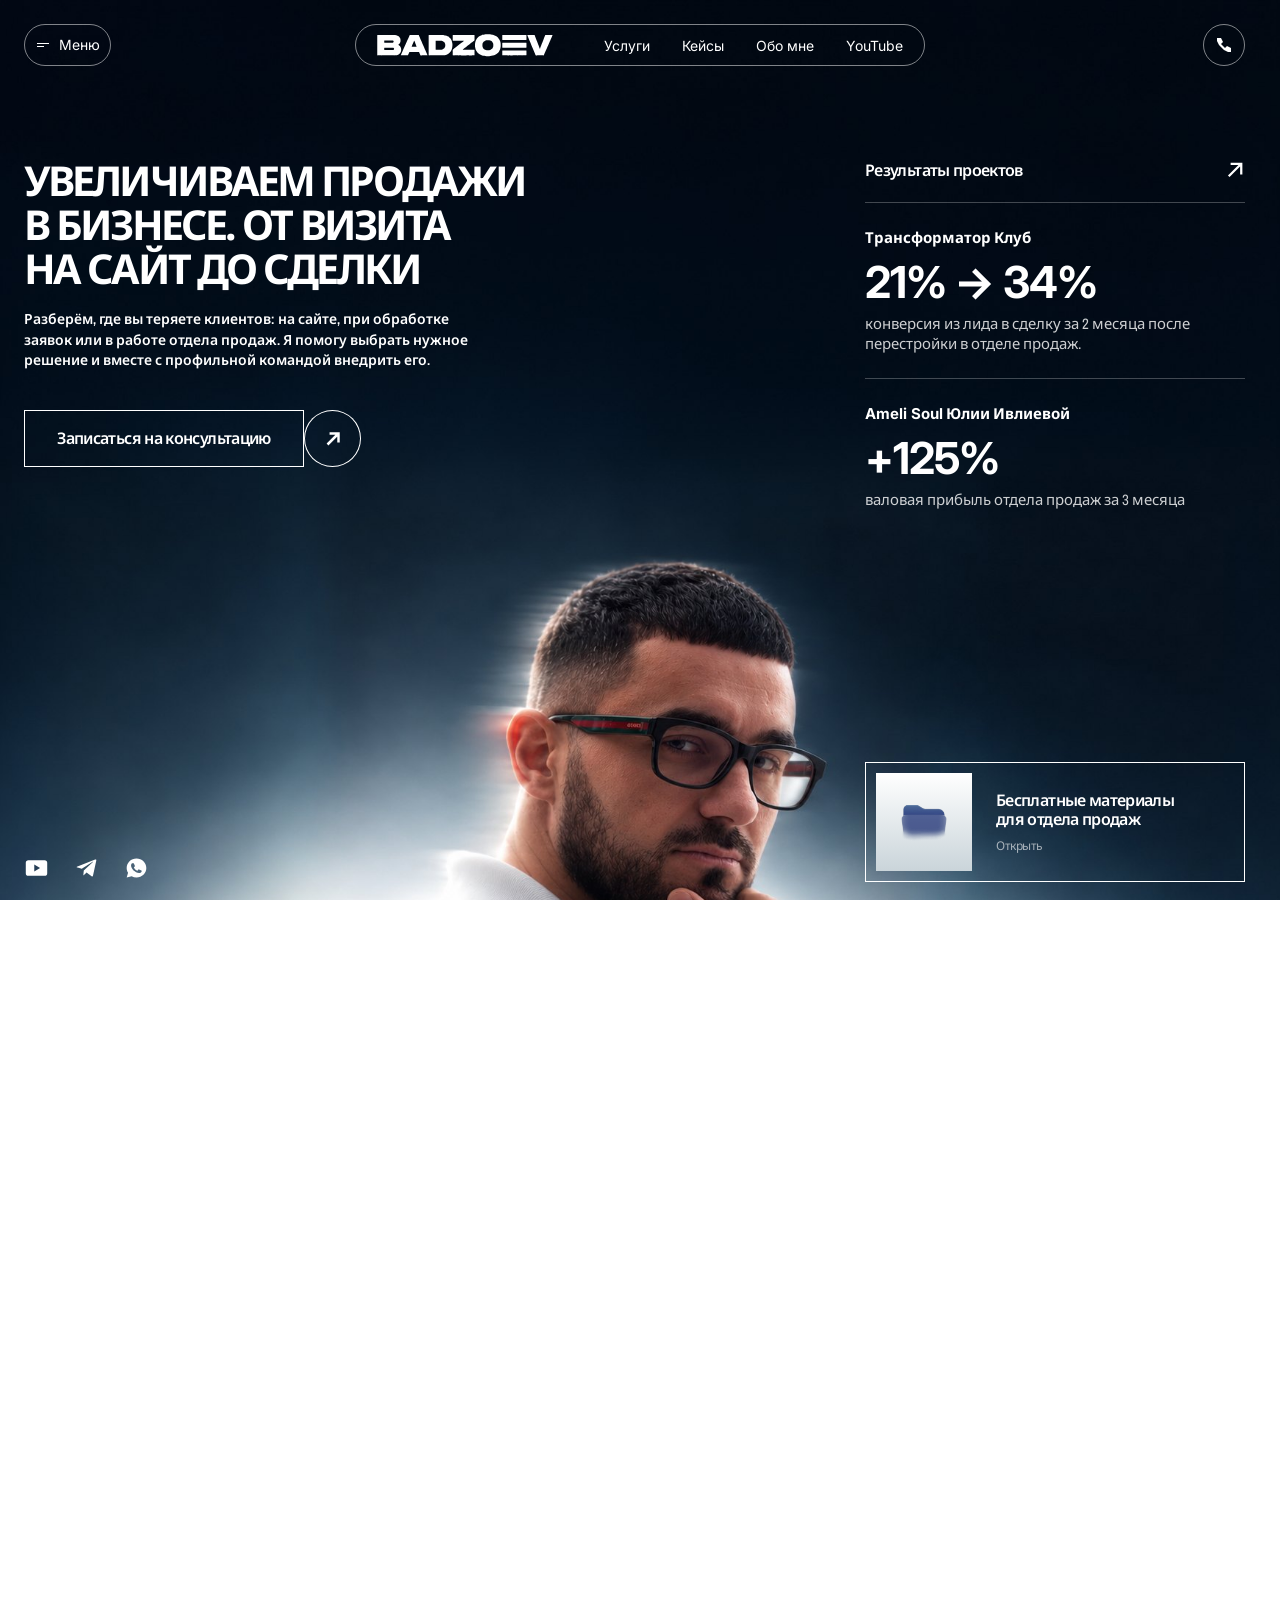
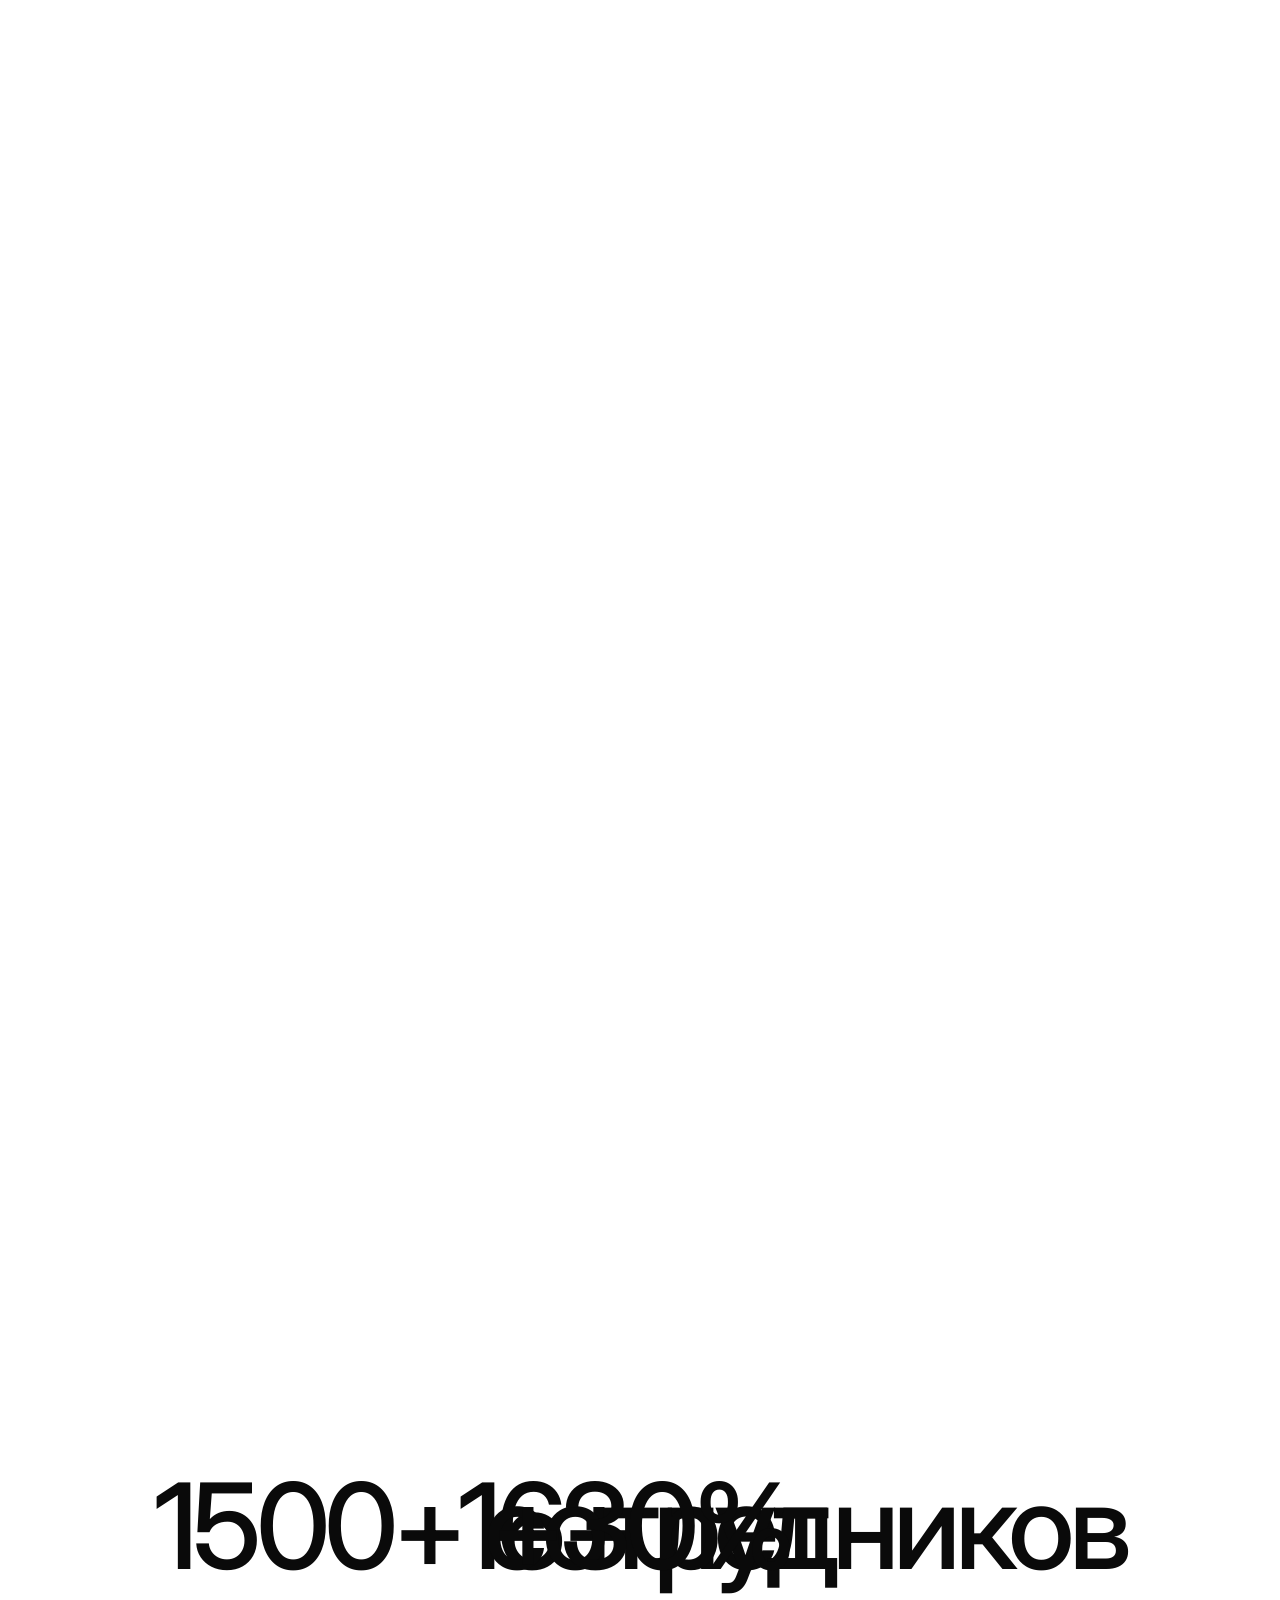
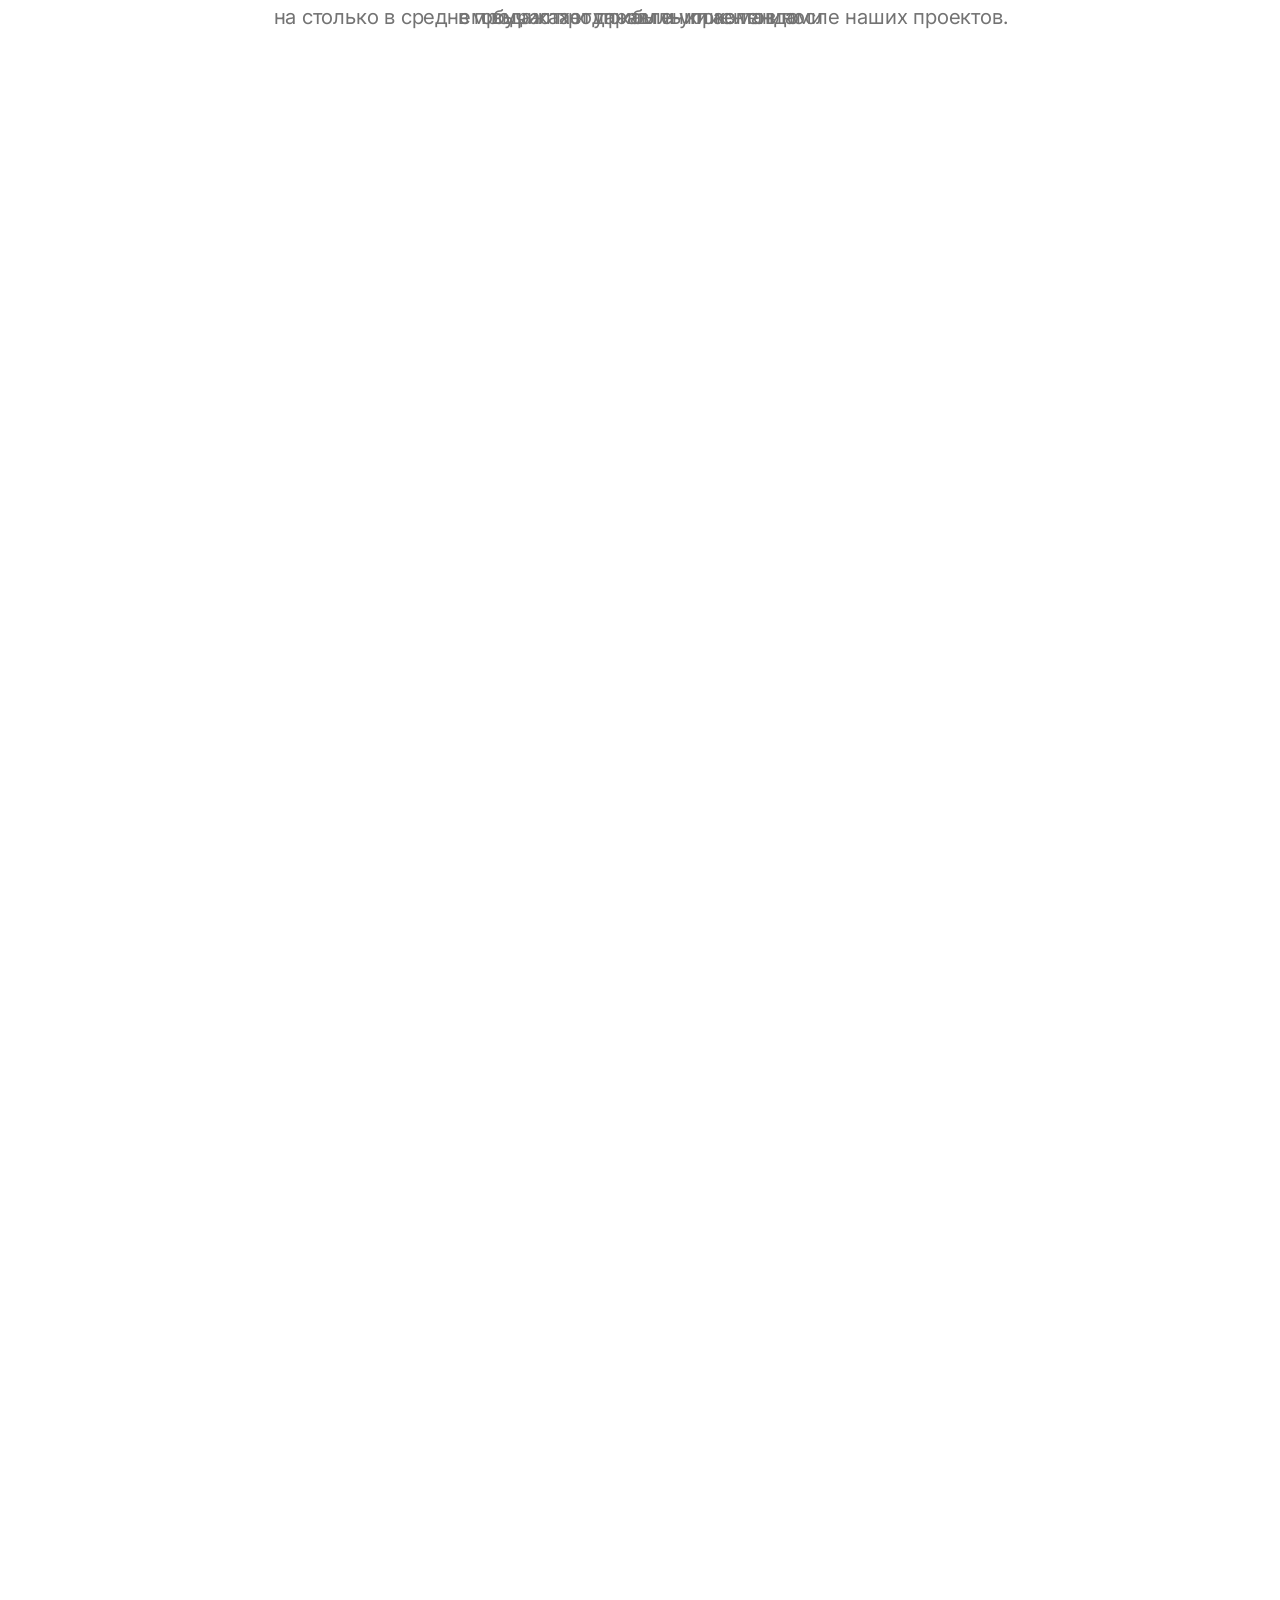
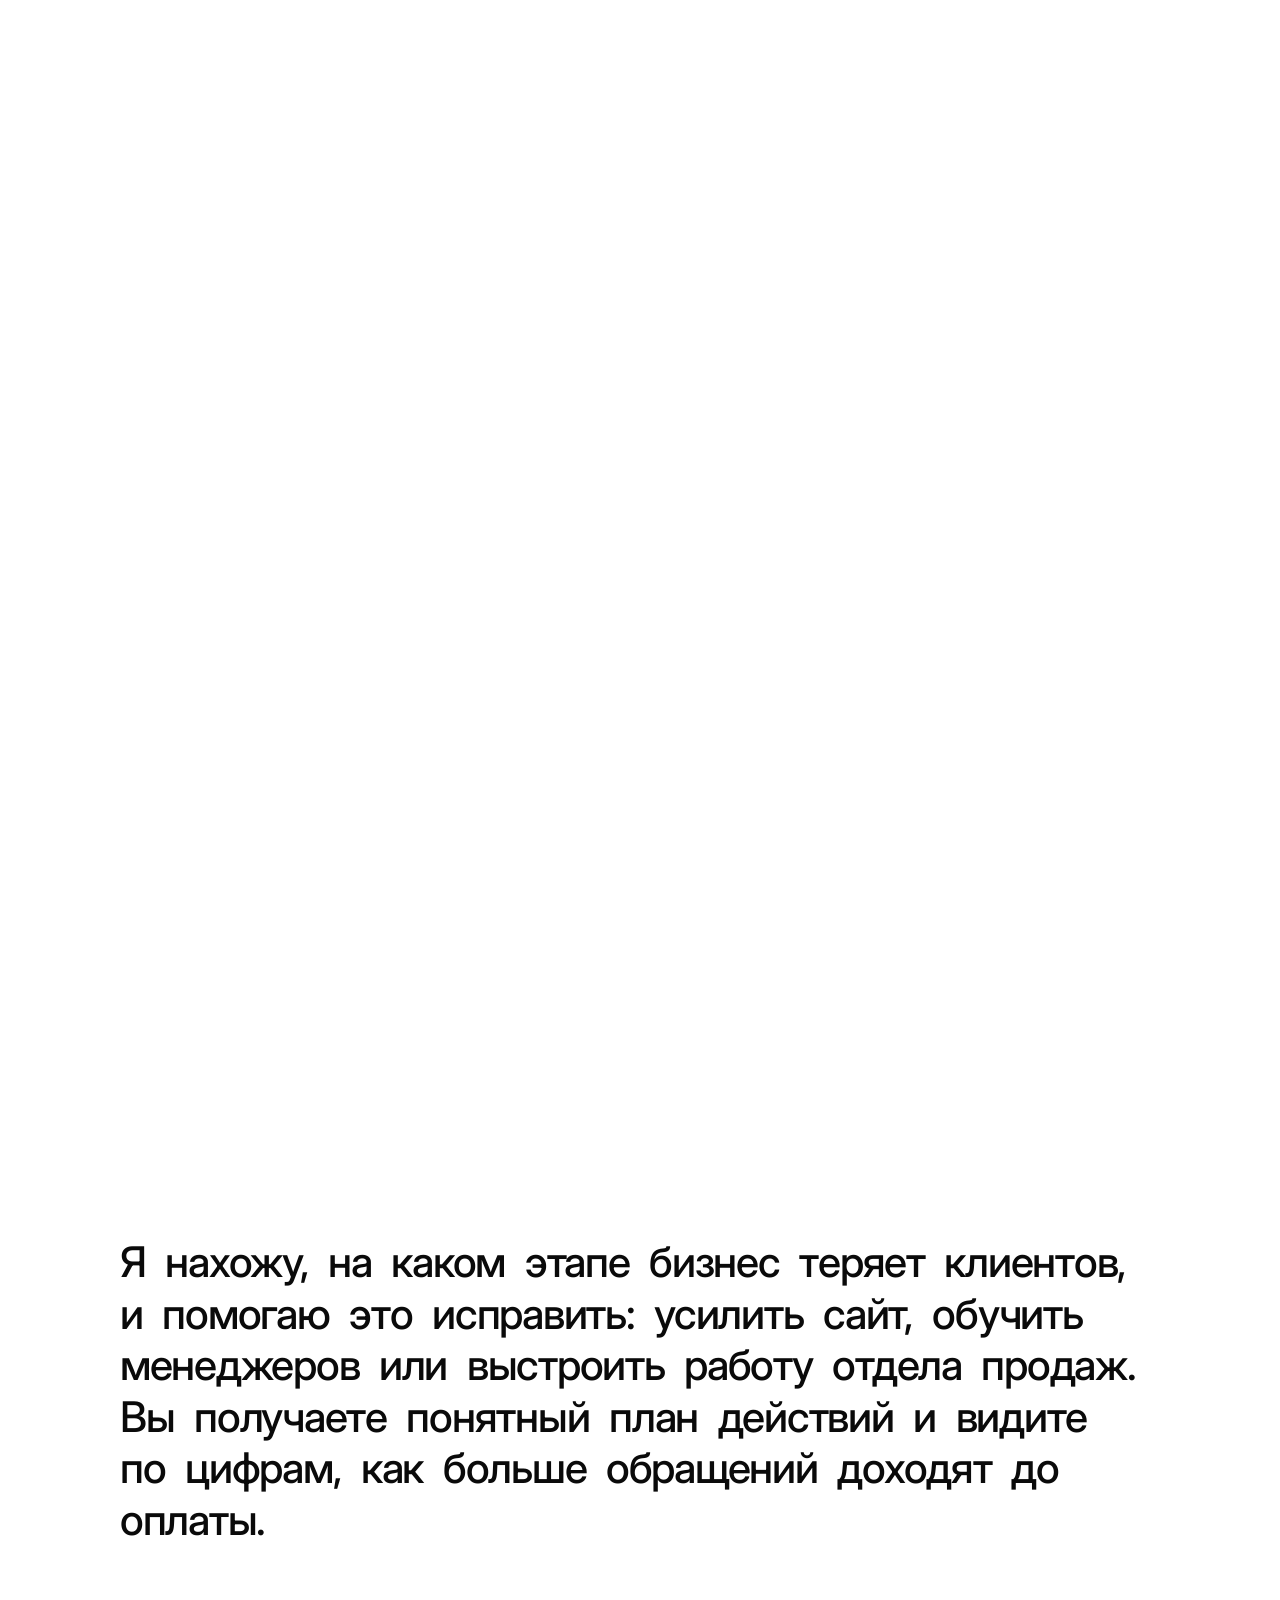
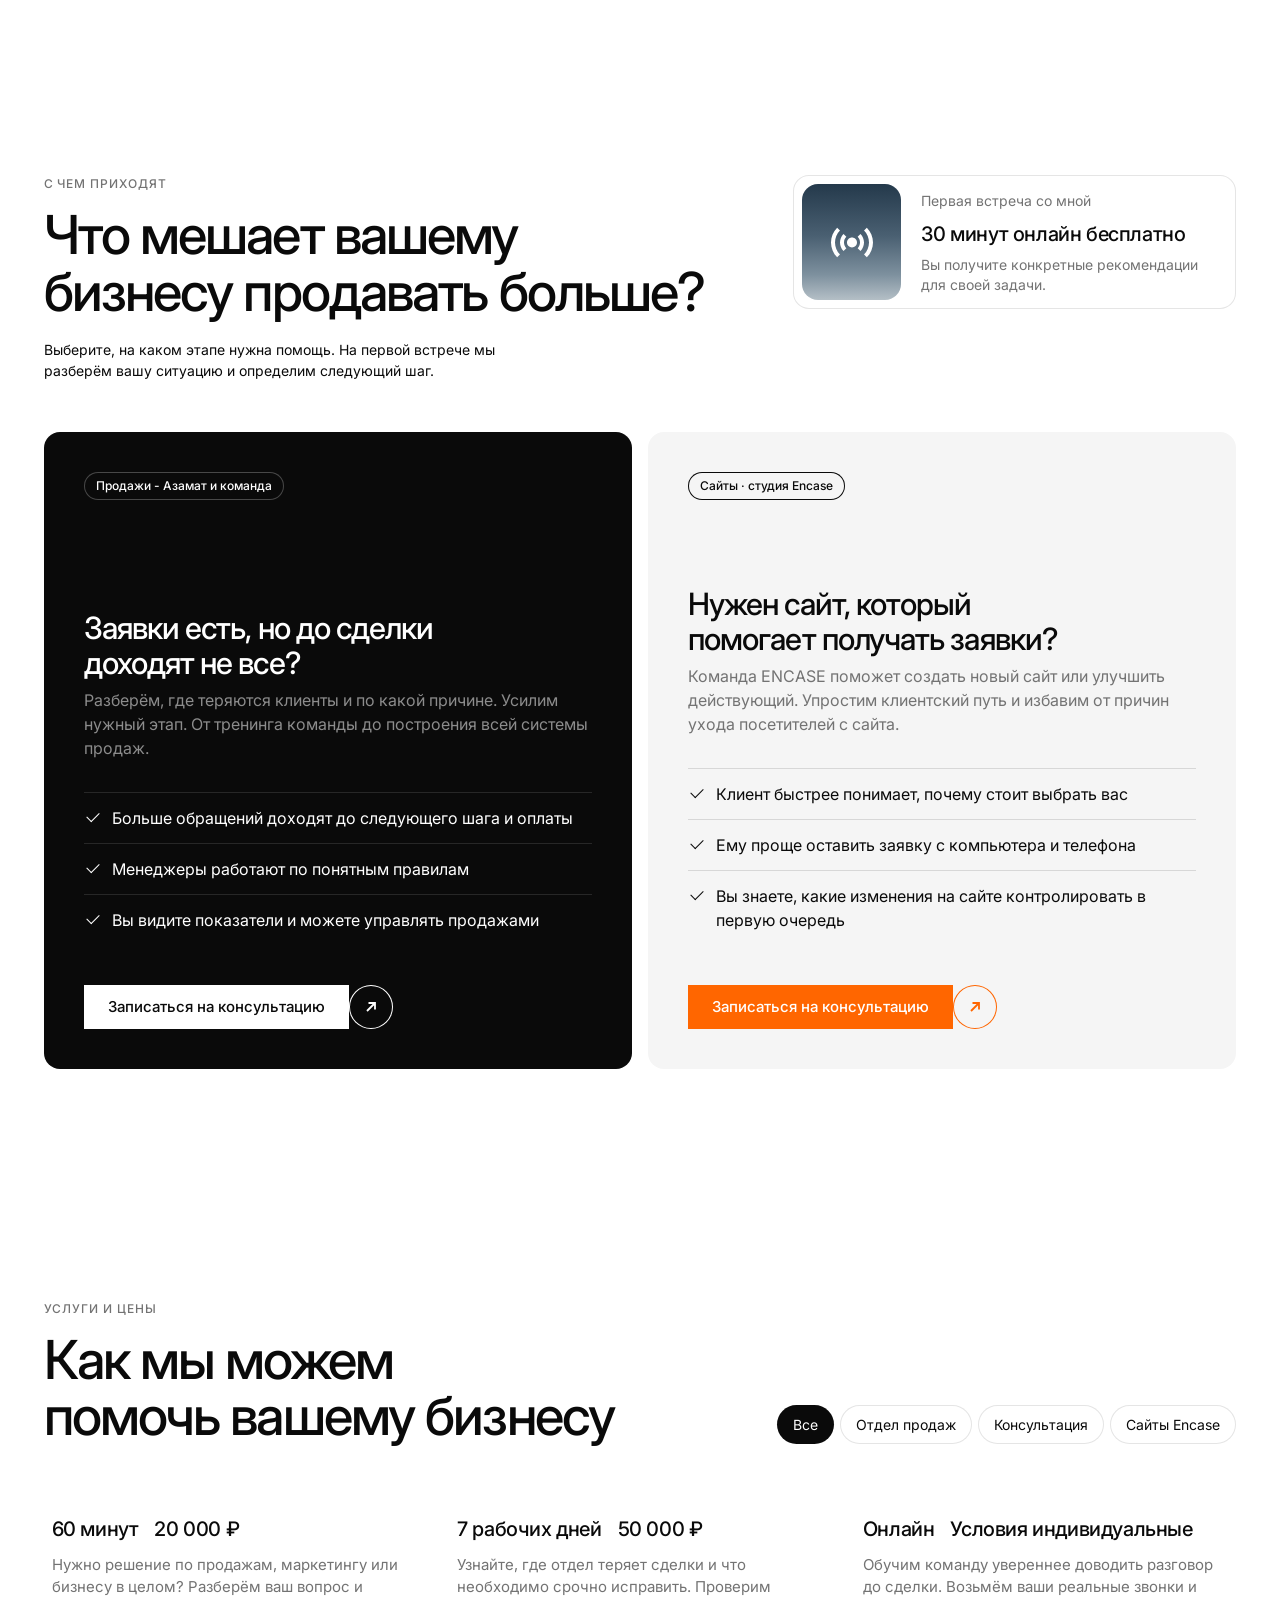
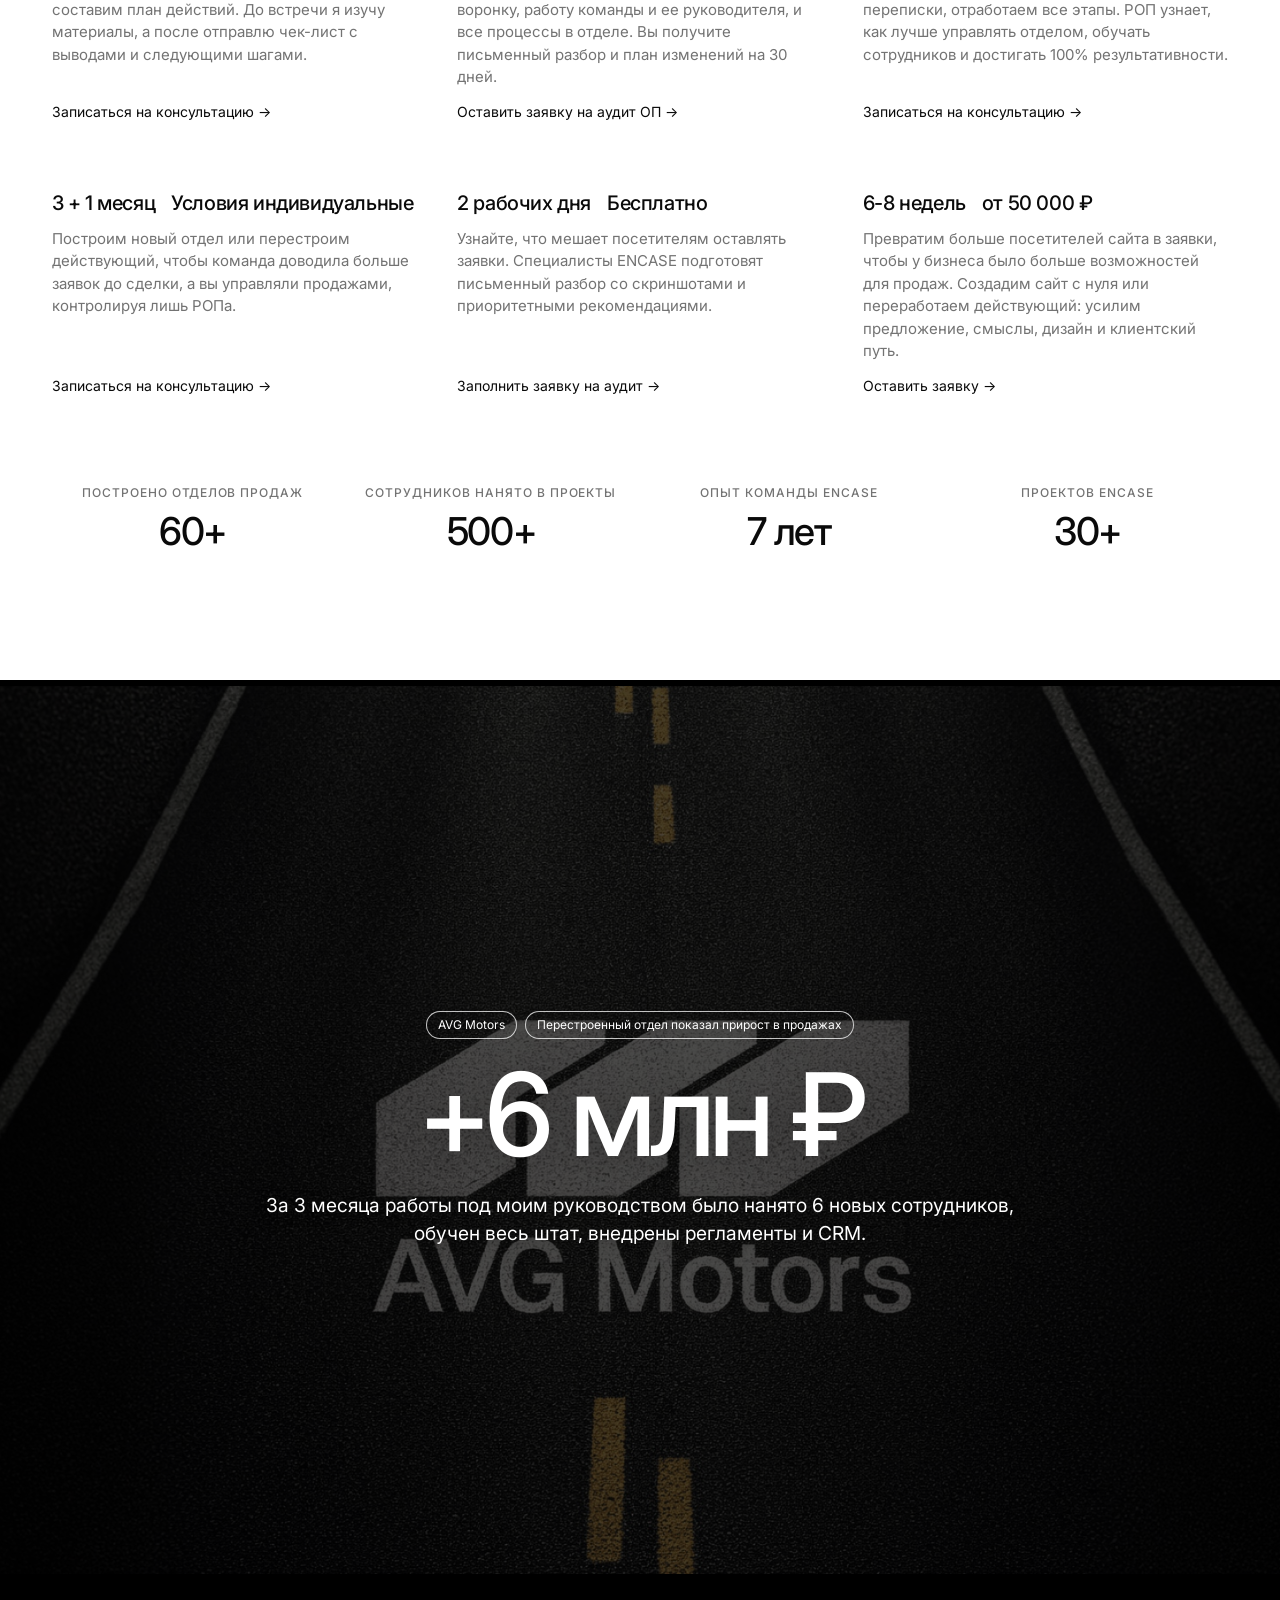
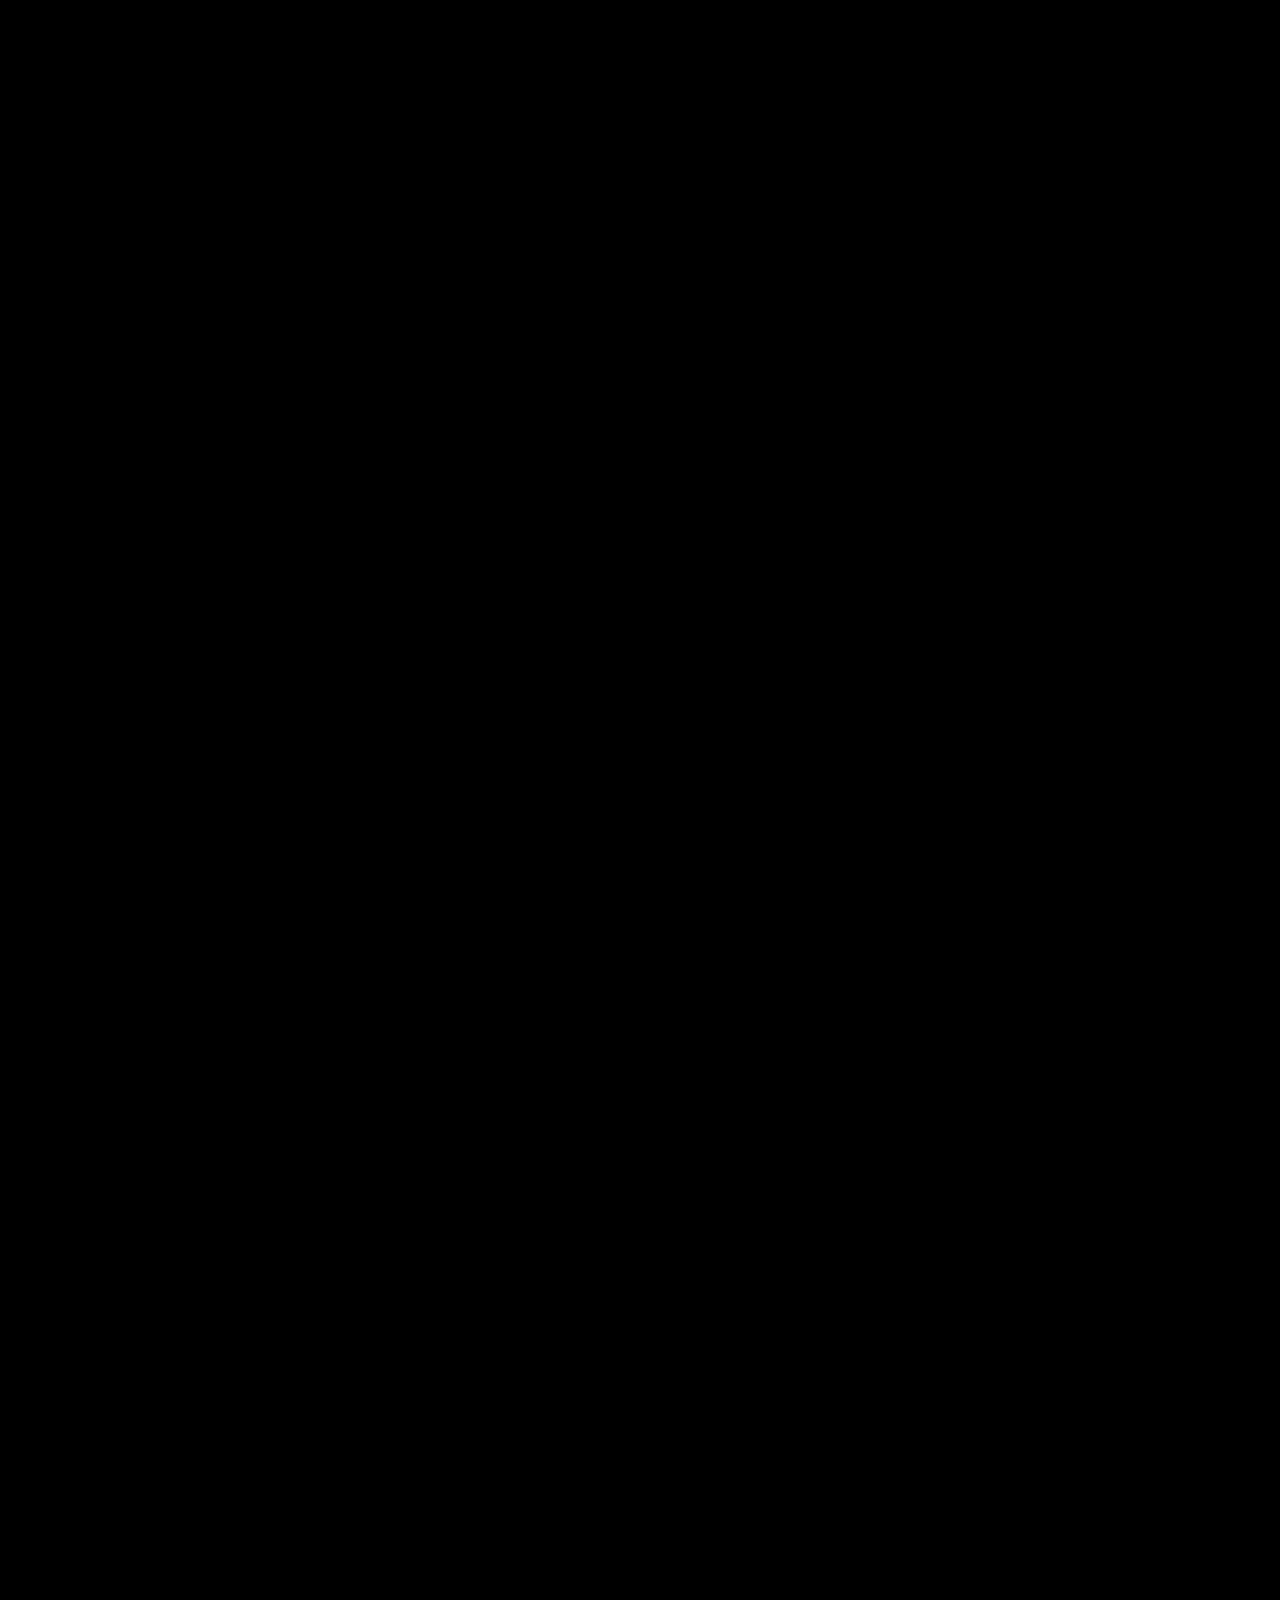
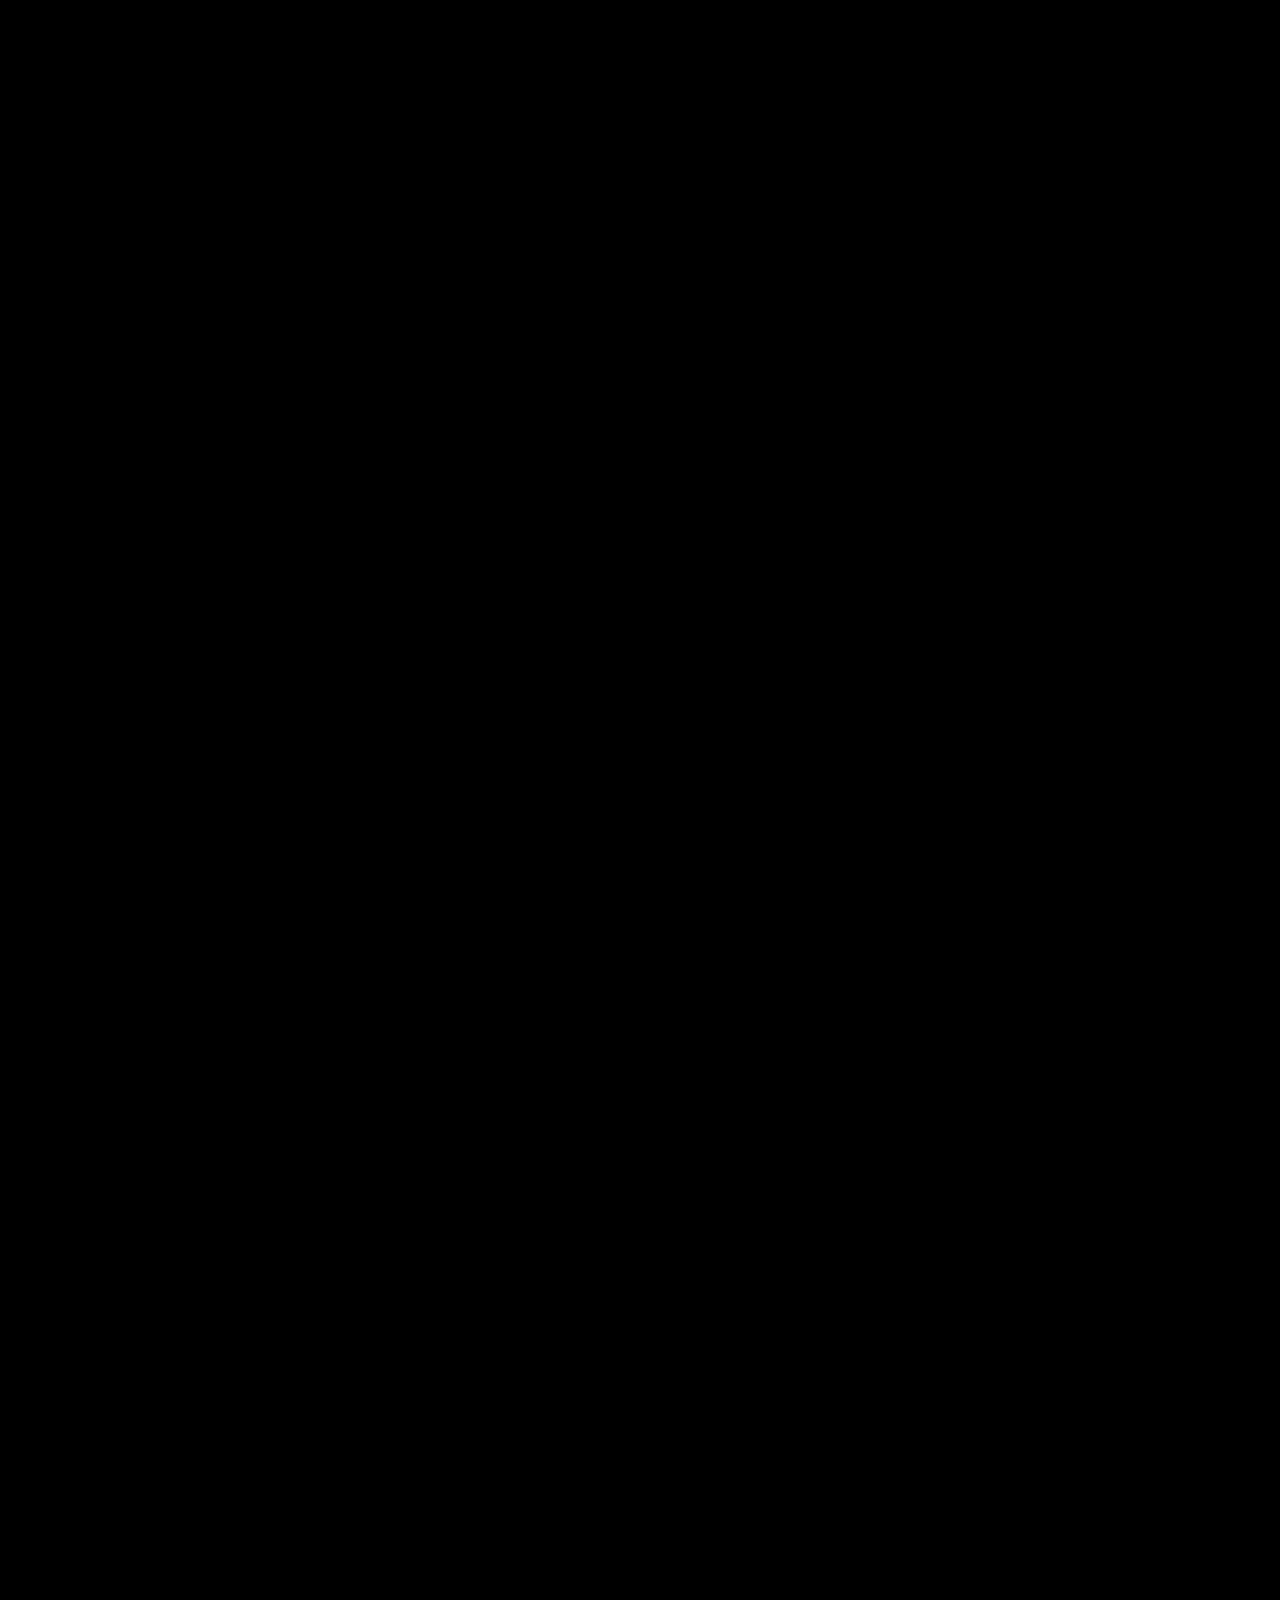
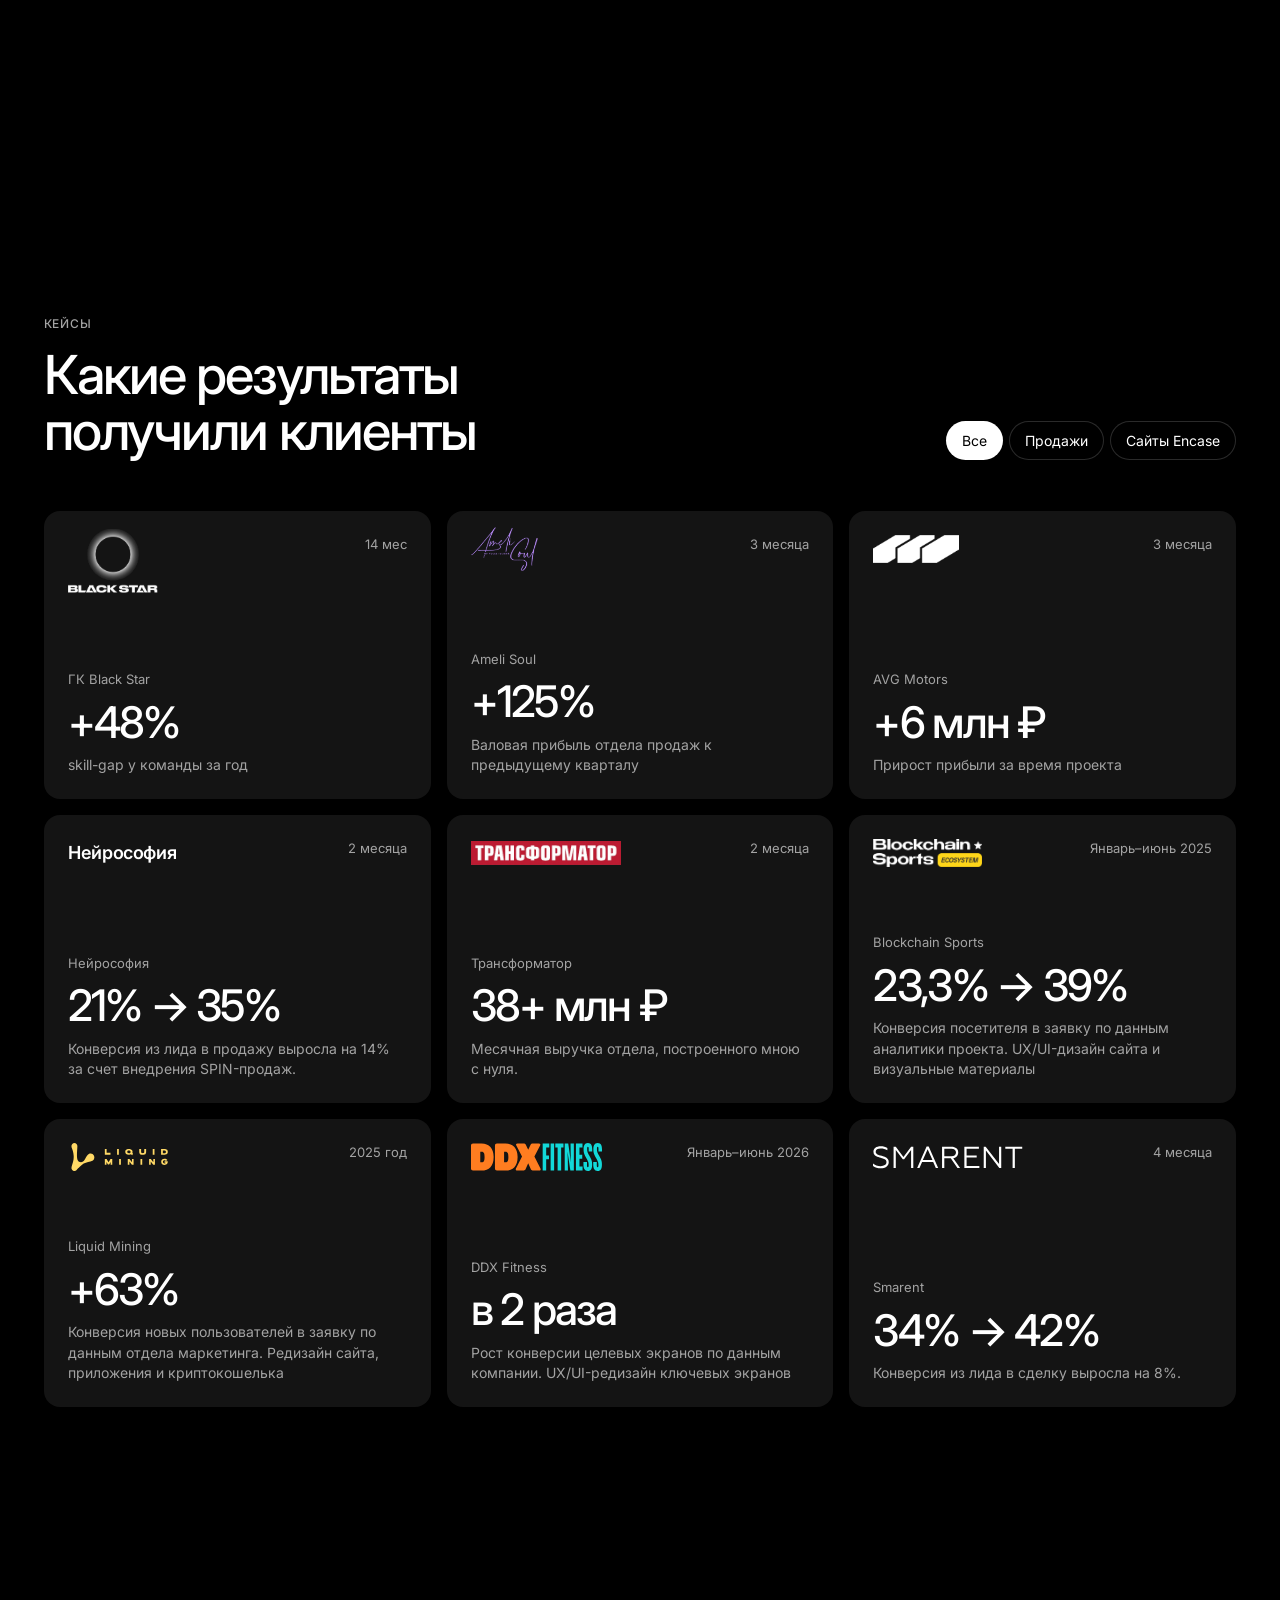
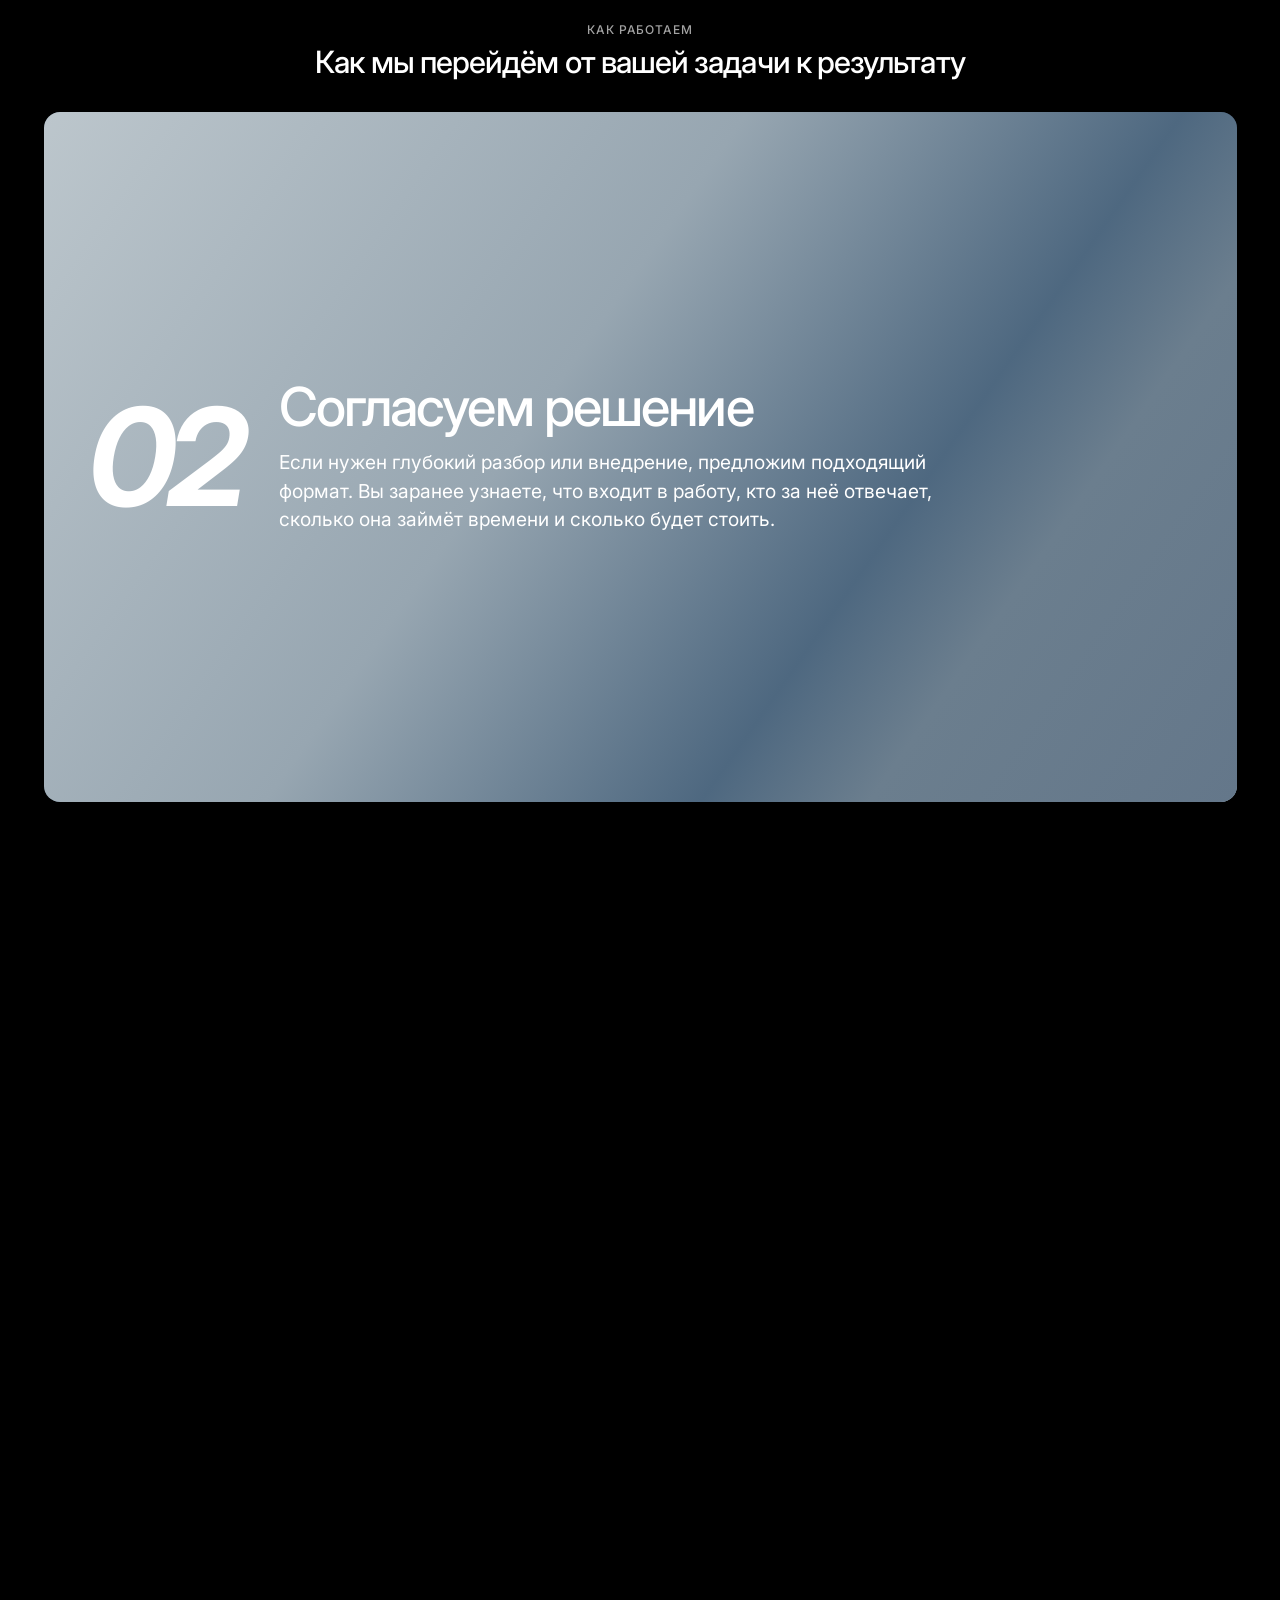
==== commit 4b3eaf48: "Route free materials through Telegram bot" ====
--- a/index.html
+++ b/index.html
@@ -10,7 +10,7 @@
   <link href="https://fonts.googleapis.com/css2?family=Archivo+Narrow:wght@400;600;700&family=Inter:ital,wght@0,400;0,500;0,600;0,700;1,700&family=Noto+Sans:wght@400;600;700&family=Red+Rose:wght@700&display=swap" rel="stylesheet">
   <link rel="stylesheet" href="styles.css?v=32">
   <script>if(!matchMedia('(prefers-reduced-motion: reduce)').matches){var d=document.documentElement;d.classList.add('motion','is-loading');setTimeout(function(){d.classList.remove('is-loading')},6000)}</script>
-</head>
+<script defer src="materials/materials.js"></script></head>
 <body>
 <!-- Прелоадер: имя печатается как текст в блоке «Я нахожу…» -->
 <div class="loader" id="loader" aria-hidden="true">
@@ -120,10 +120,10 @@
           </div>
         </div>
 
-        <a class="hero-card" href="https://t.me/azamat_badzoev" target="_blank" rel="noopener">
+        <a class="hero-card bot-link" data-code="all" data-default-content="home" href="https://t.me/badzoev_materials_bot?start=all_site_home" target="_blank" rel="noopener">
           <span class="hero-card__thumb"><img src="folder.png" alt=""></span>
           <span class="hero-card__text">
-            <span class="hero-card__title">Бесплатные материалы<br>по продажам</span>
+            <span class="hero-card__title">Бесплатные материалы<br>для отдела продаж</span>
             <span class="hero-card__more">Открыть</span>
           </span>
         </a>
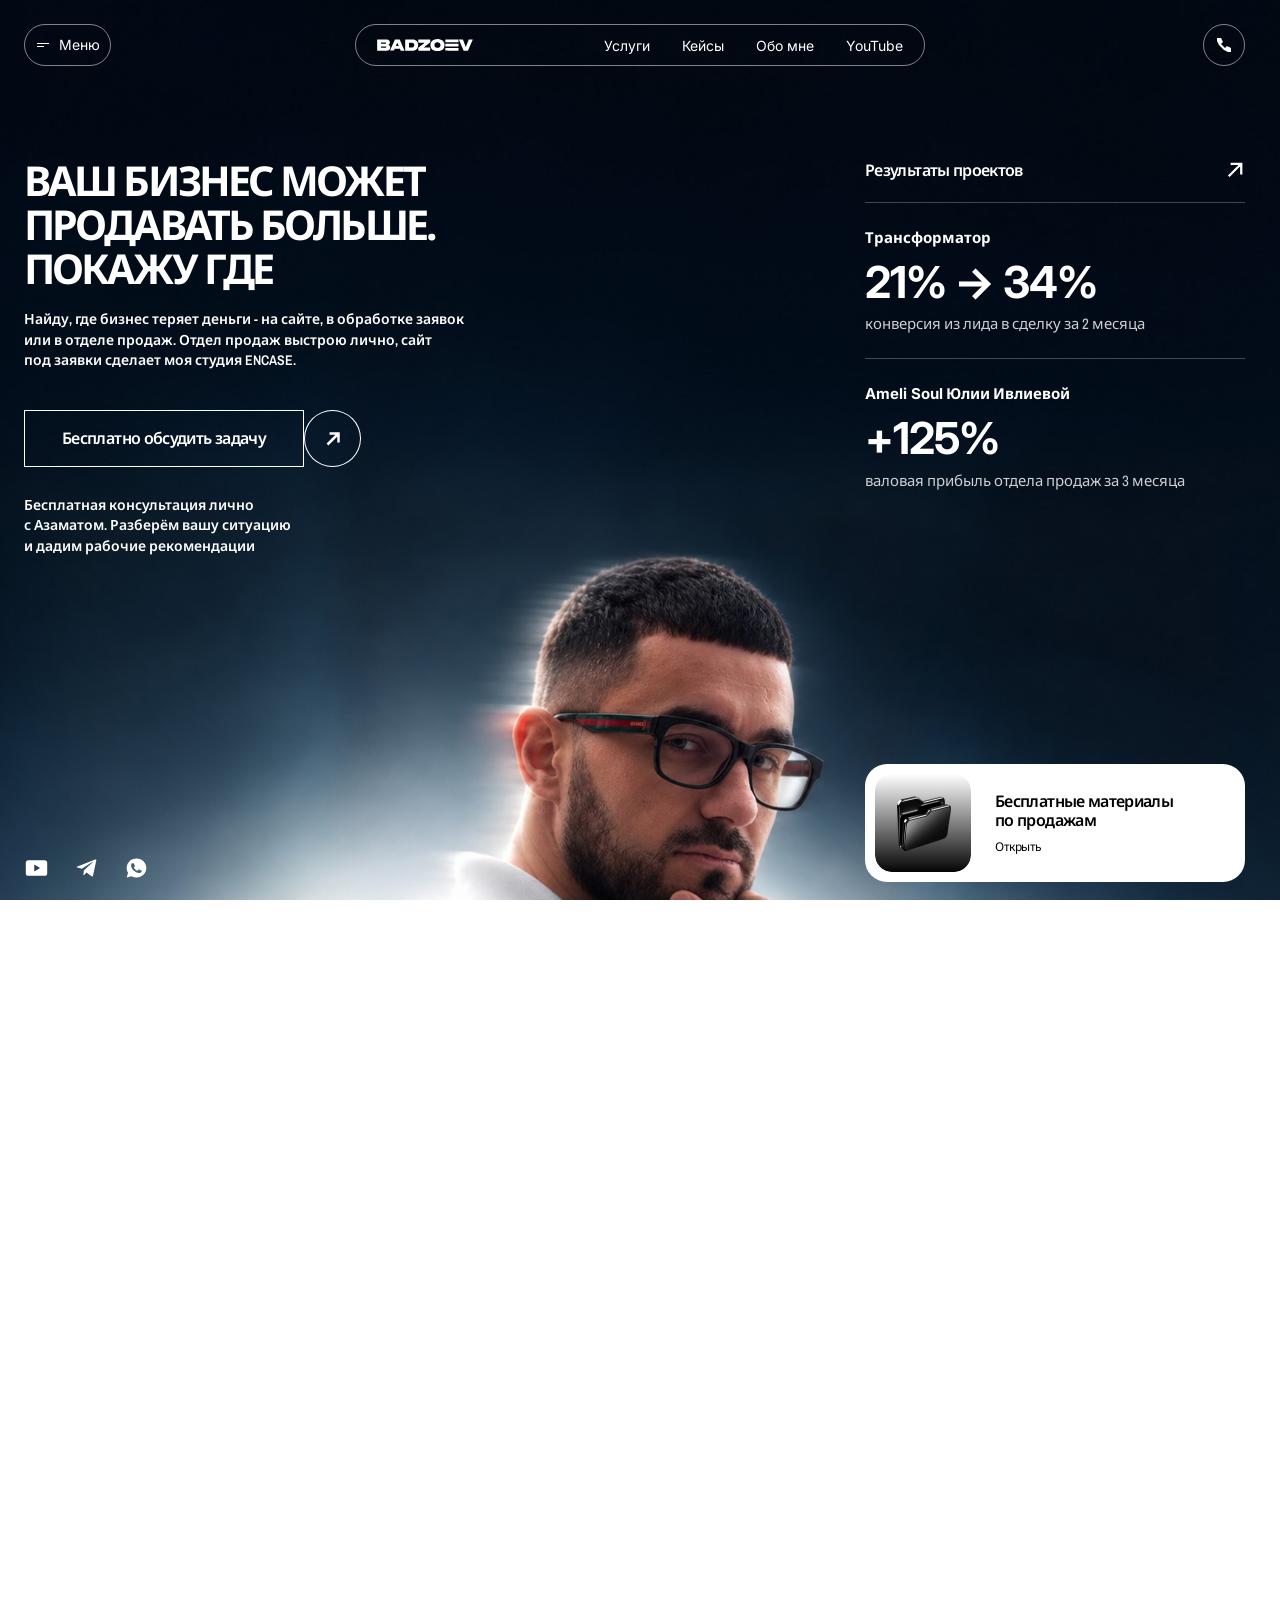
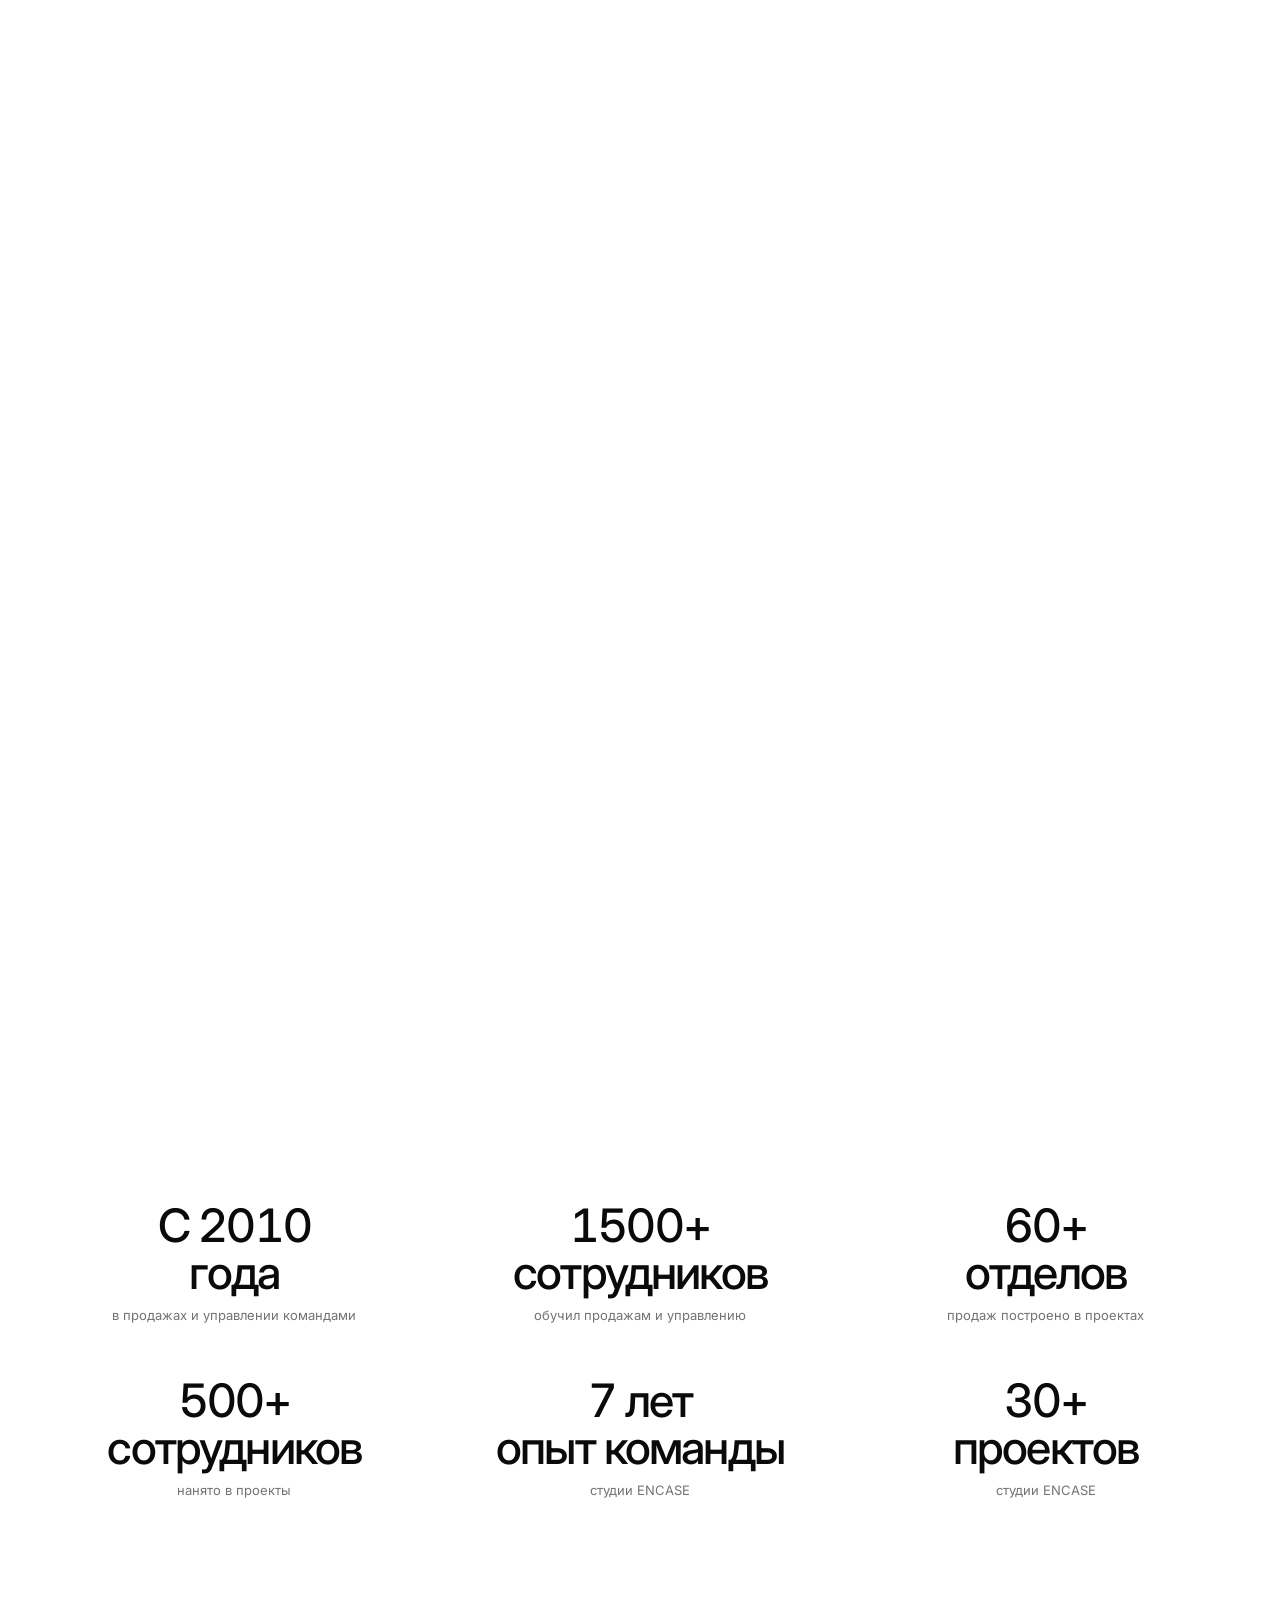
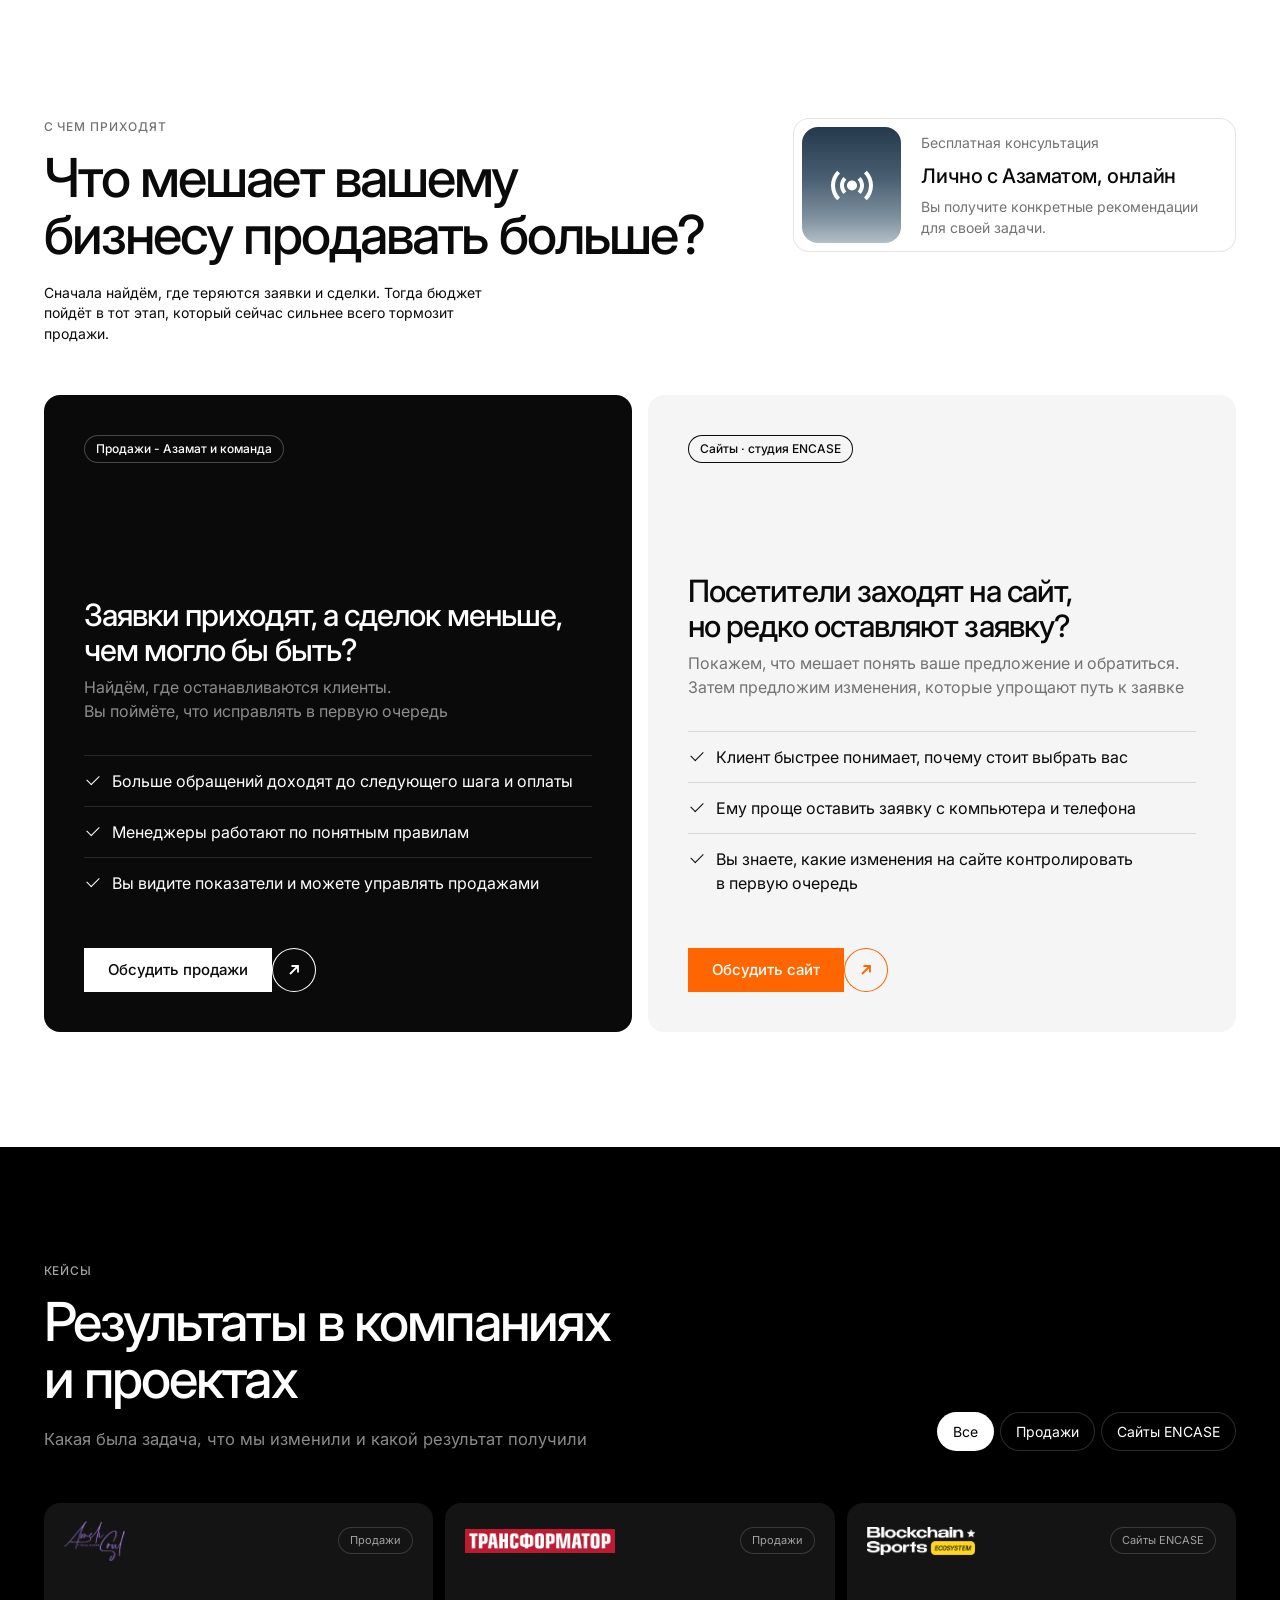
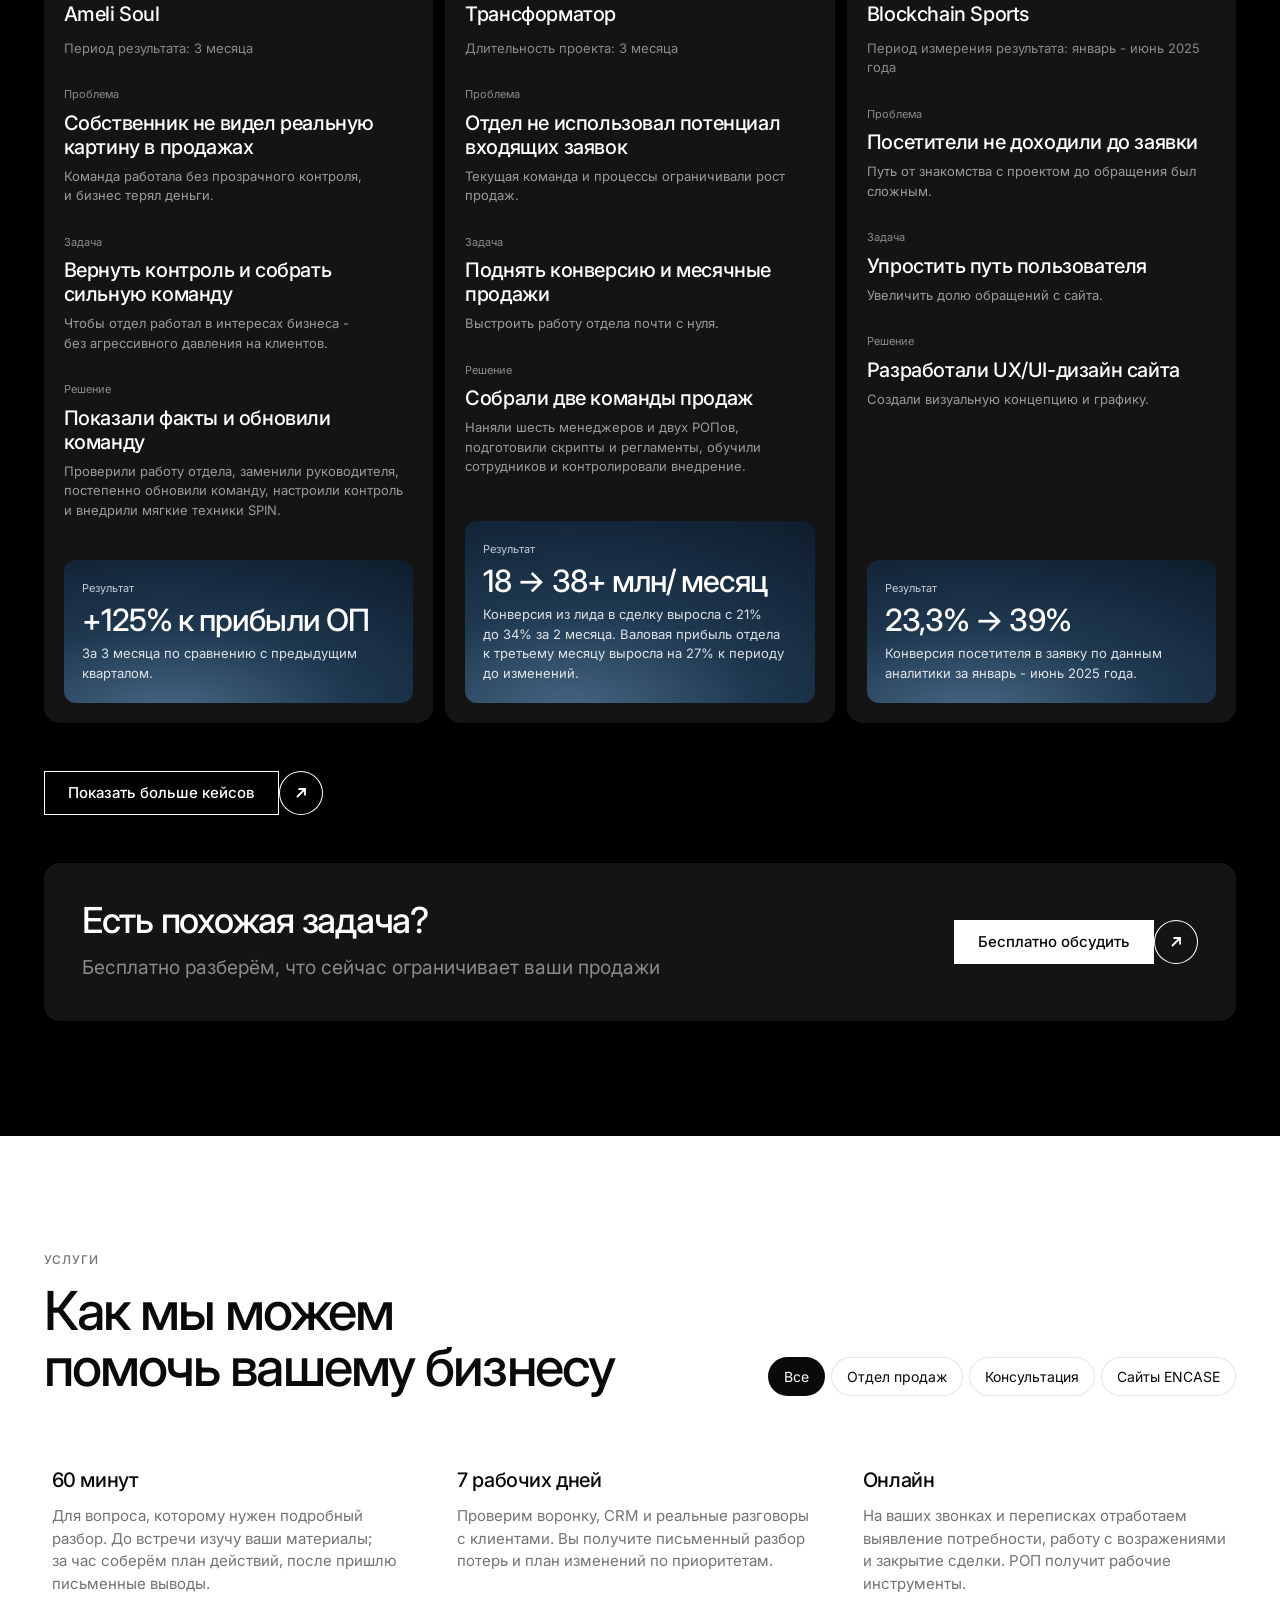
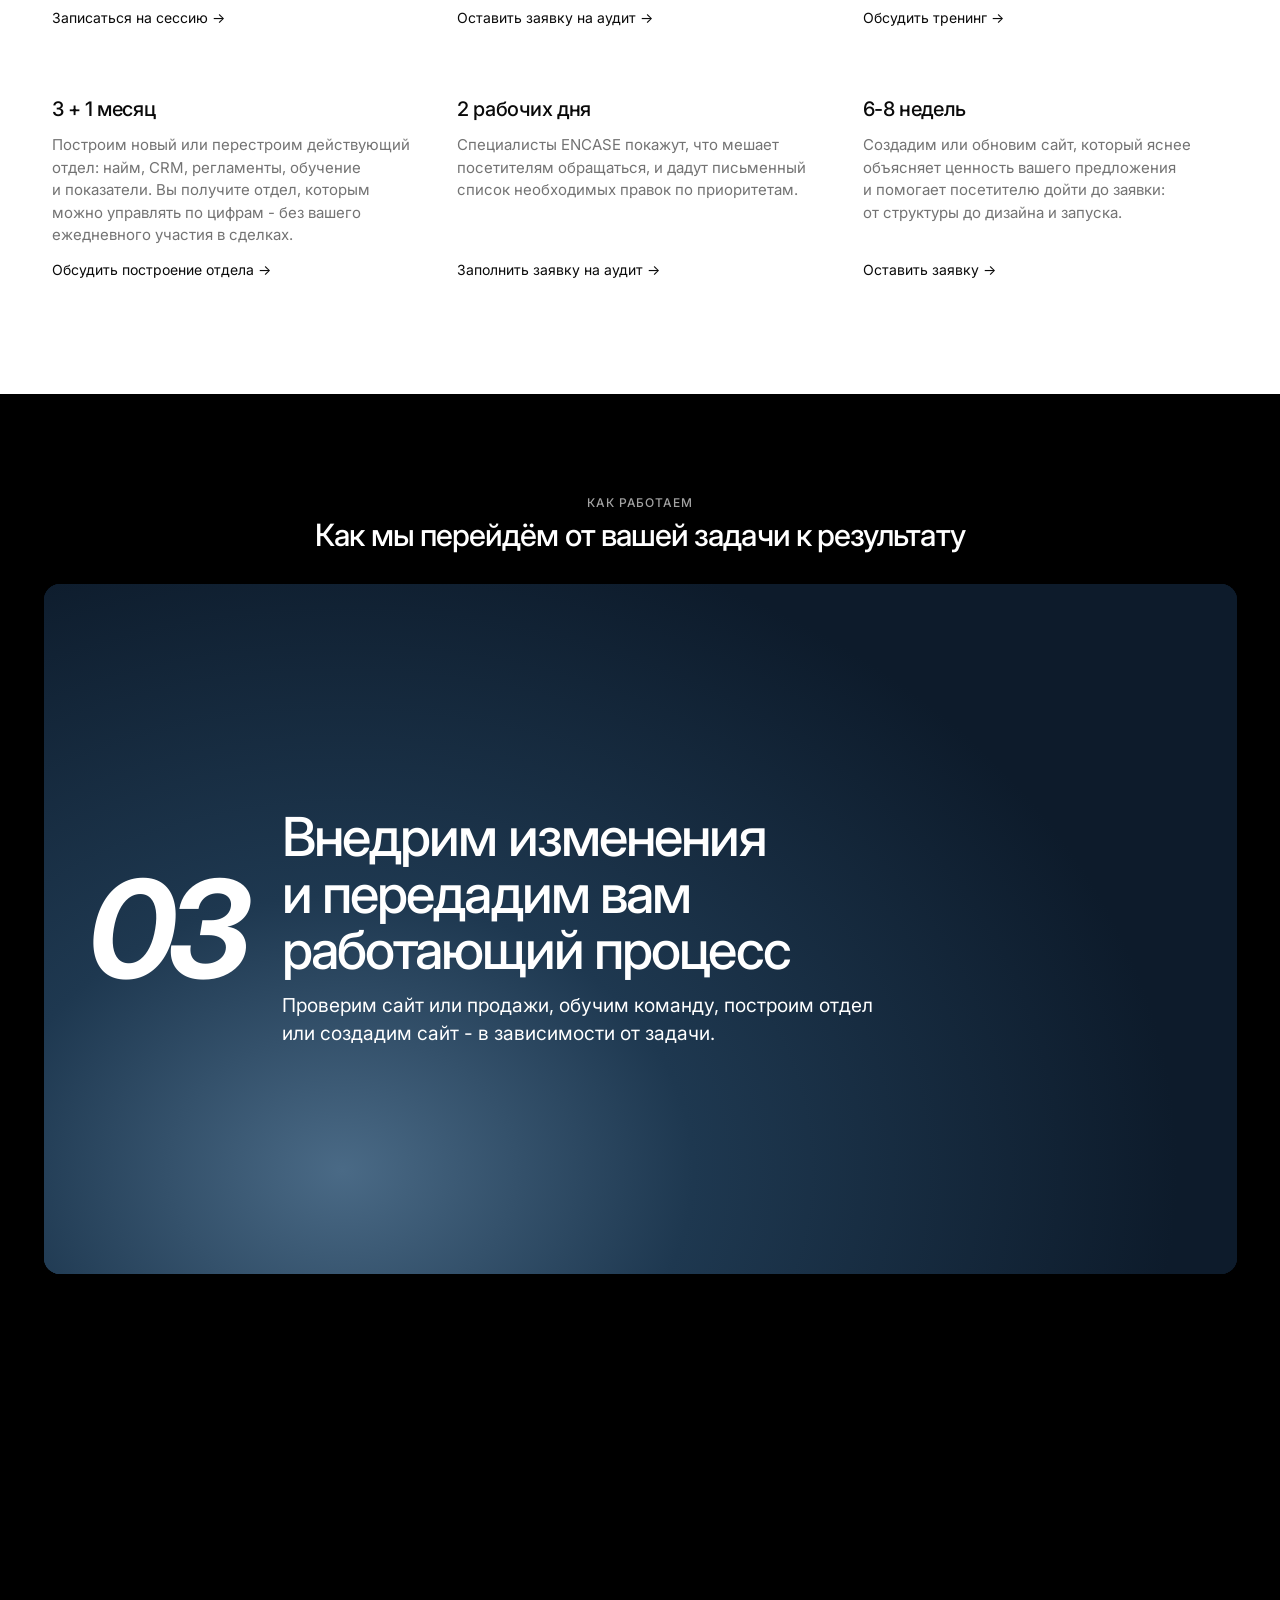
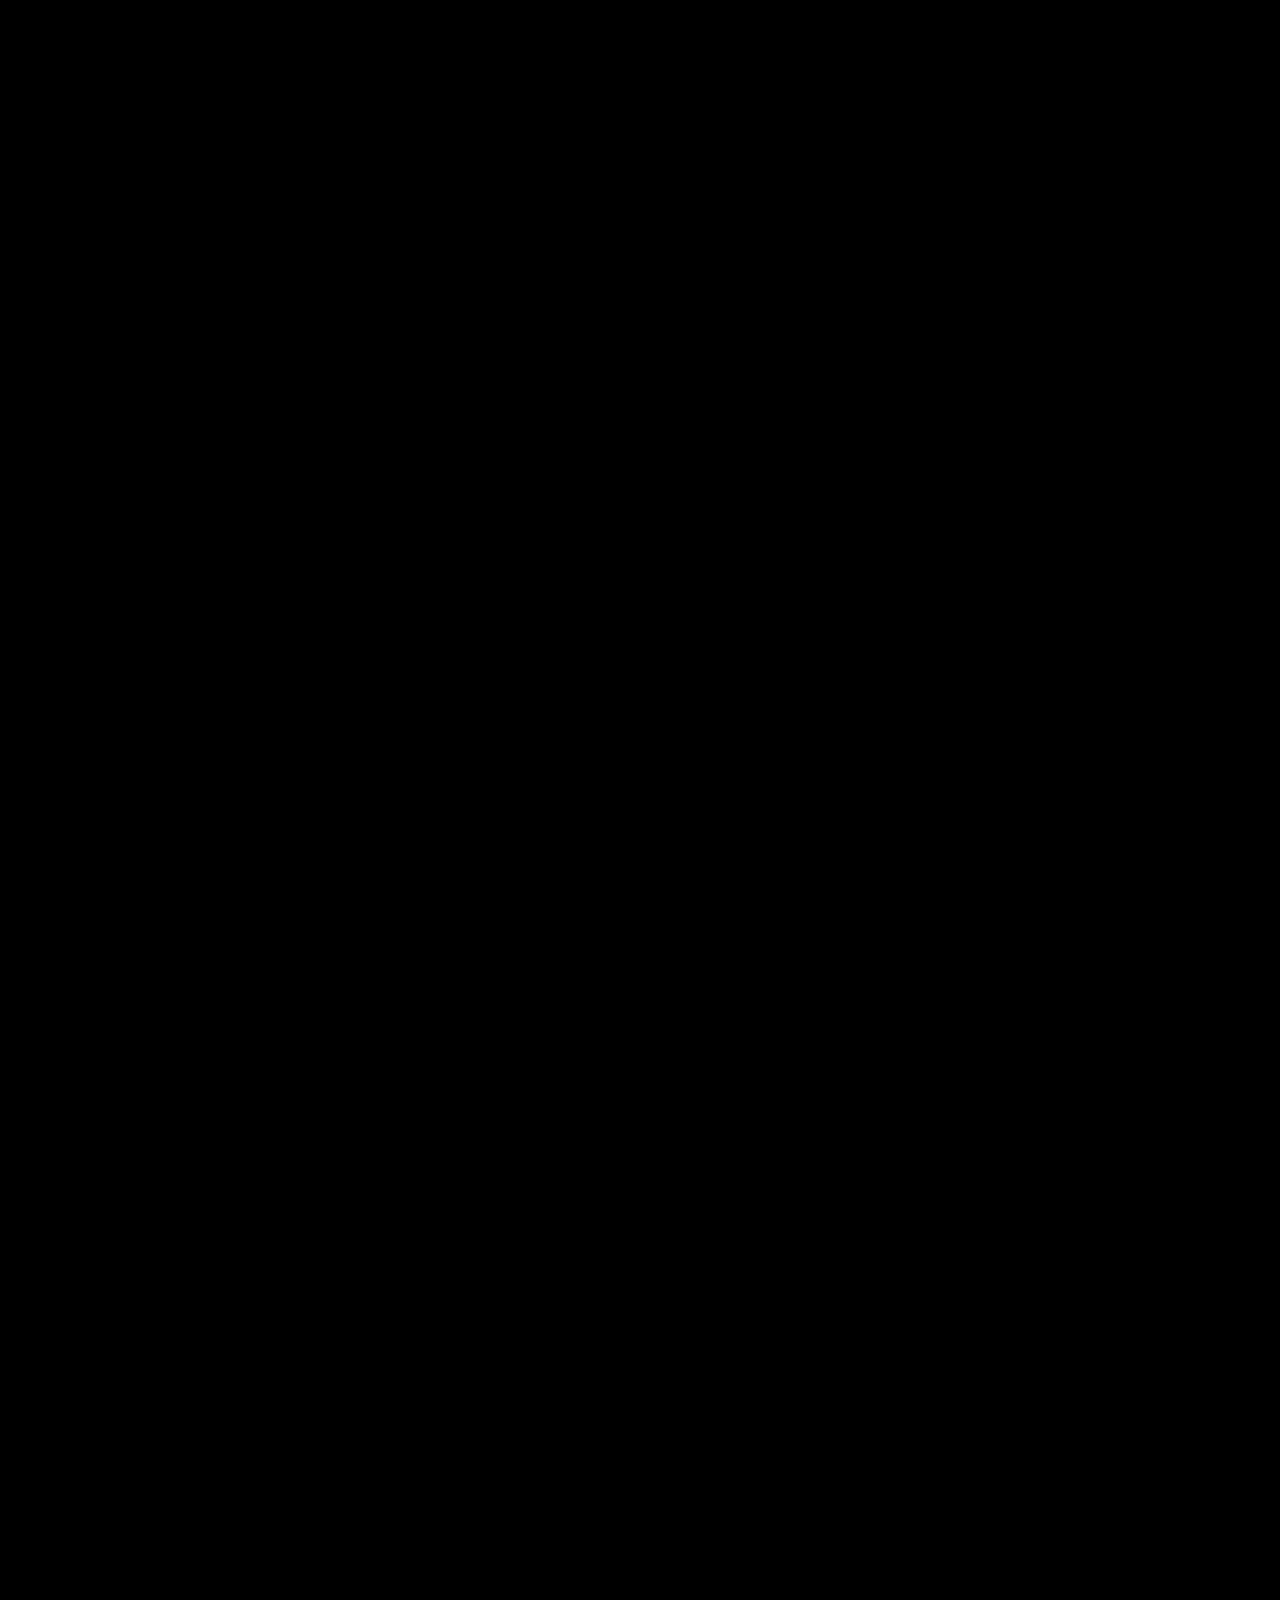
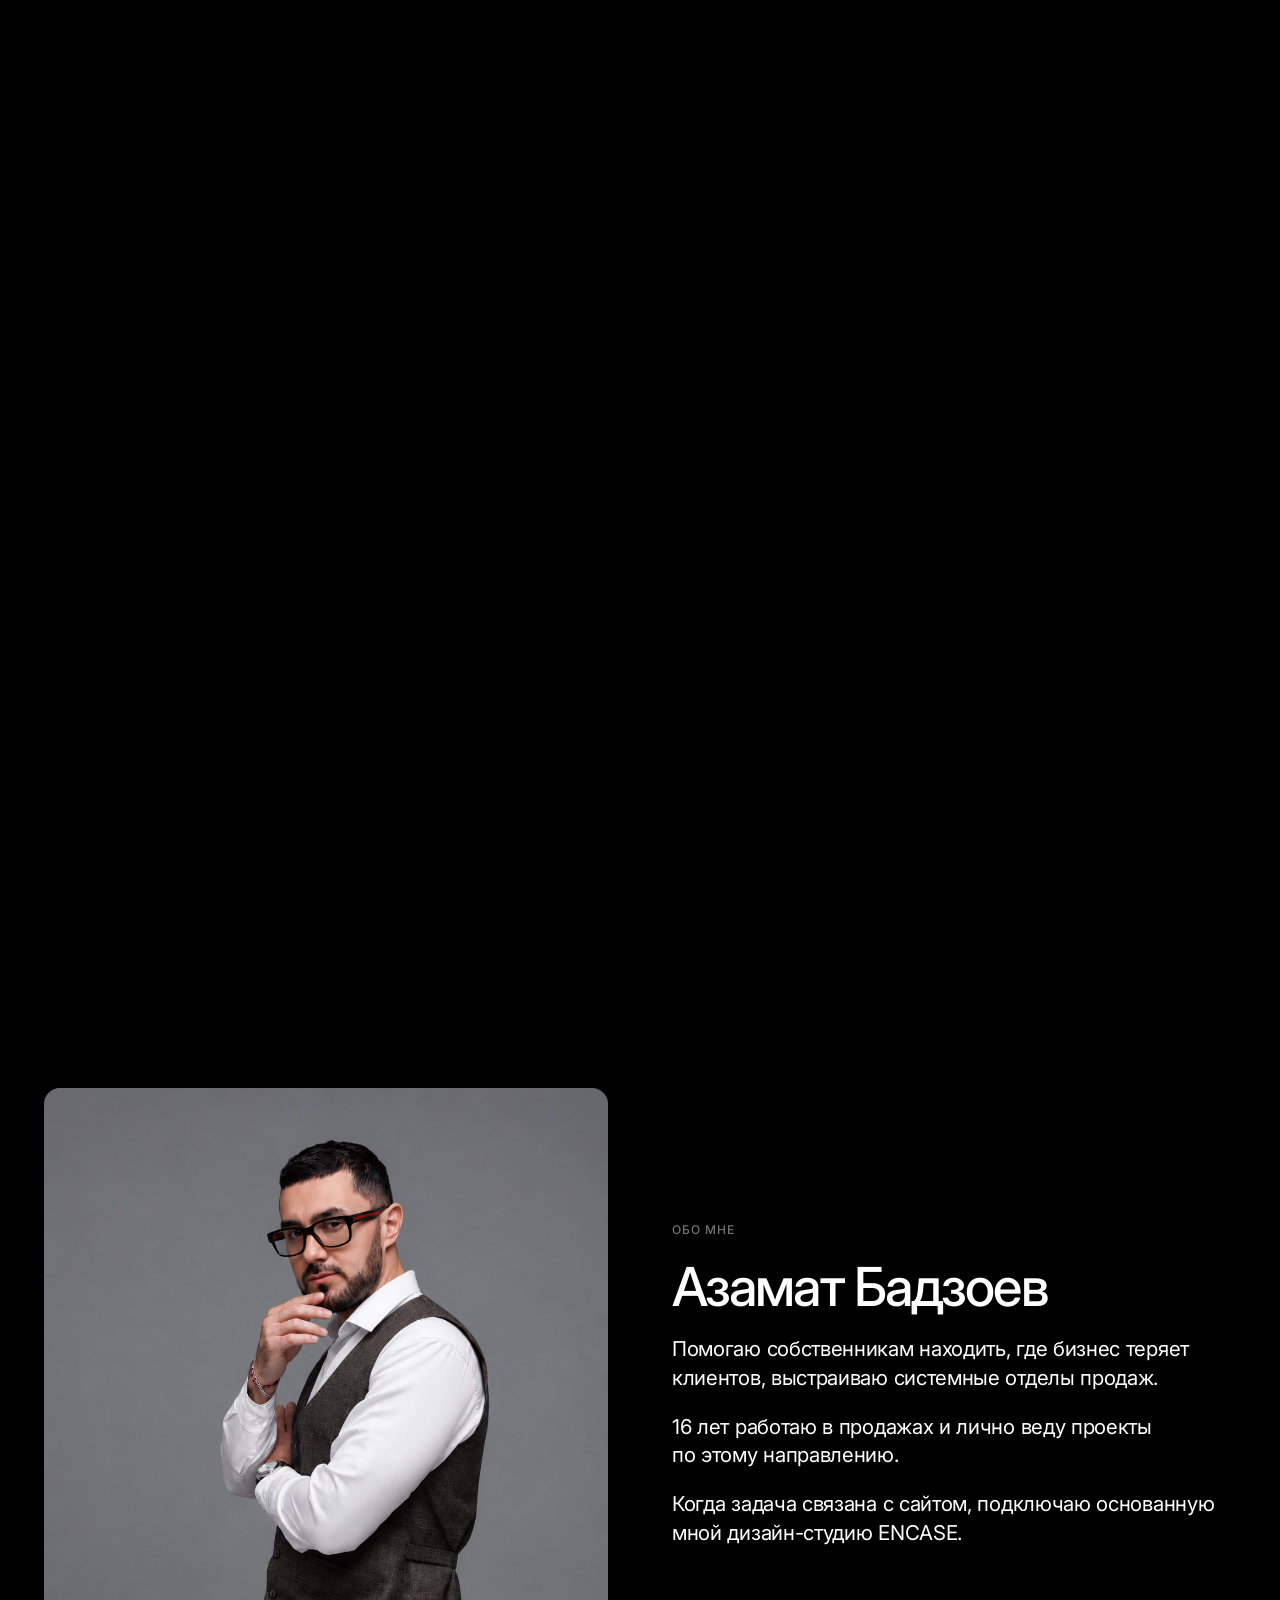
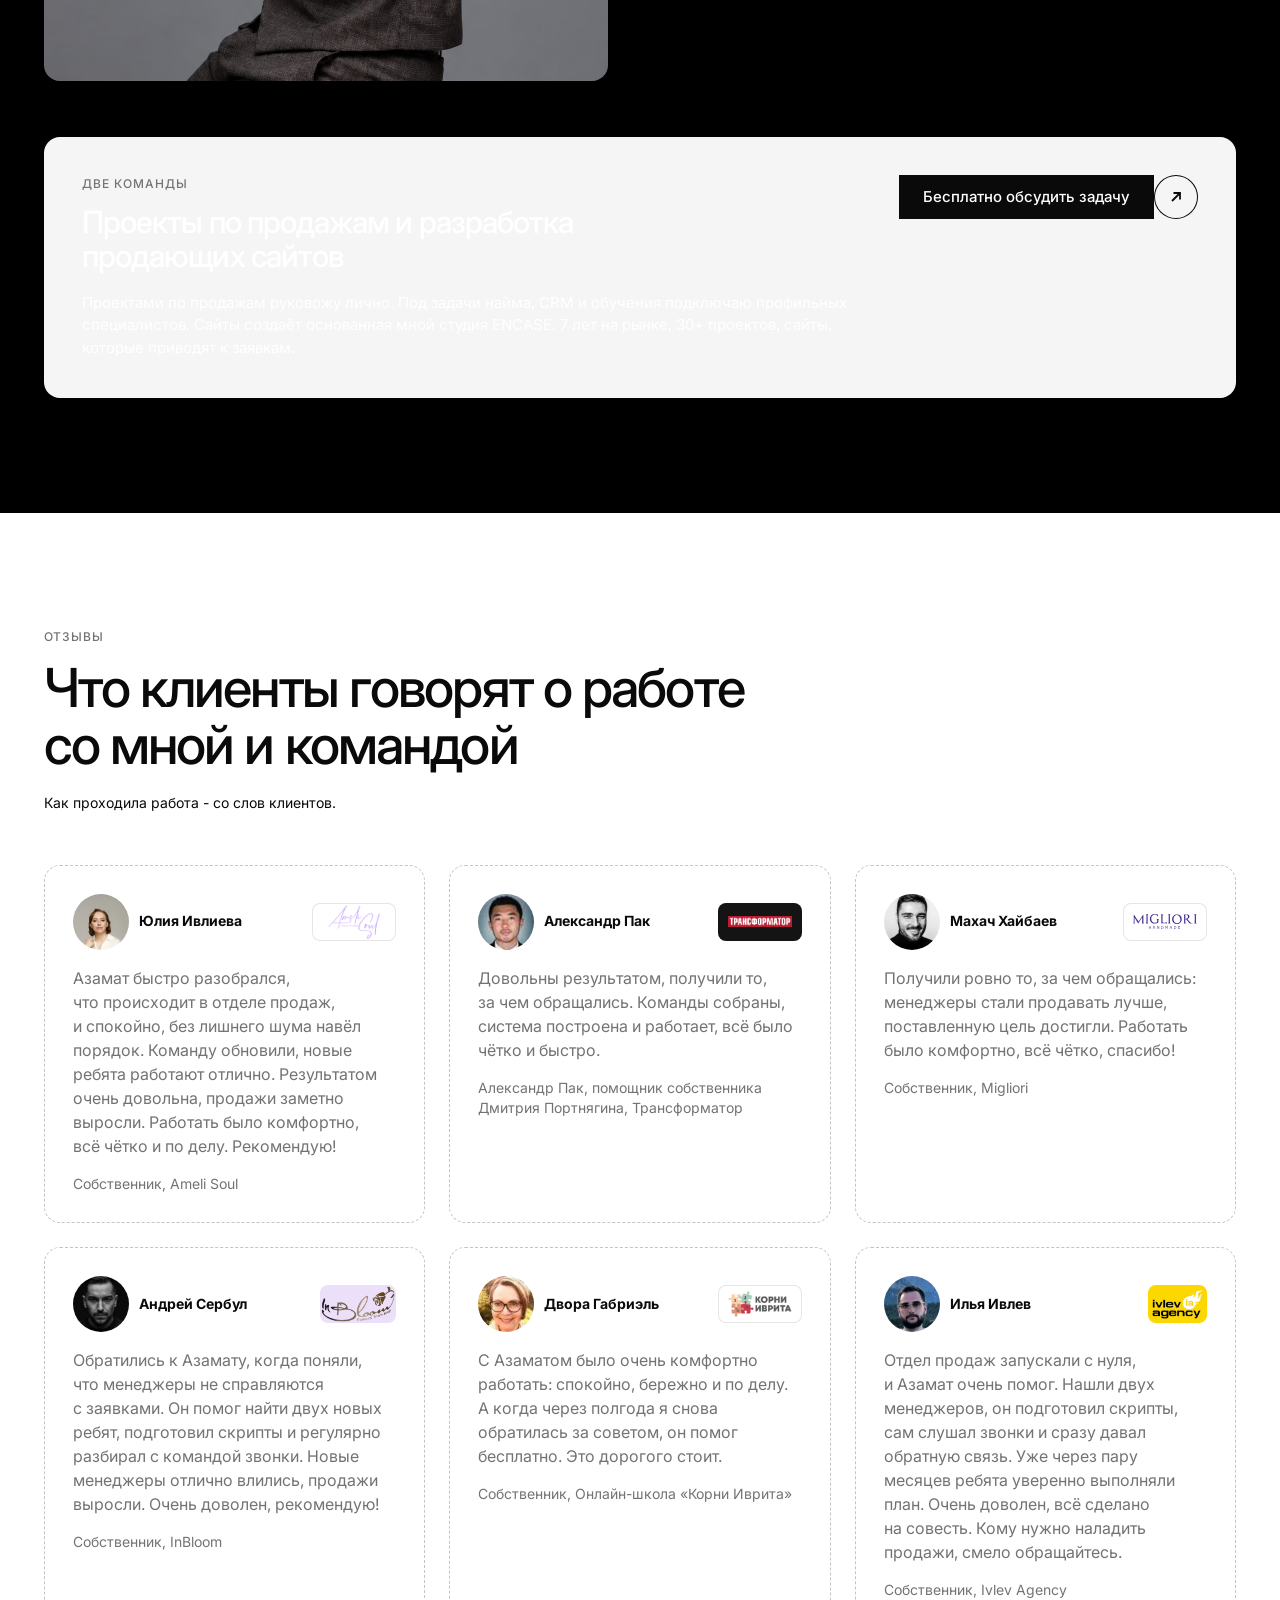
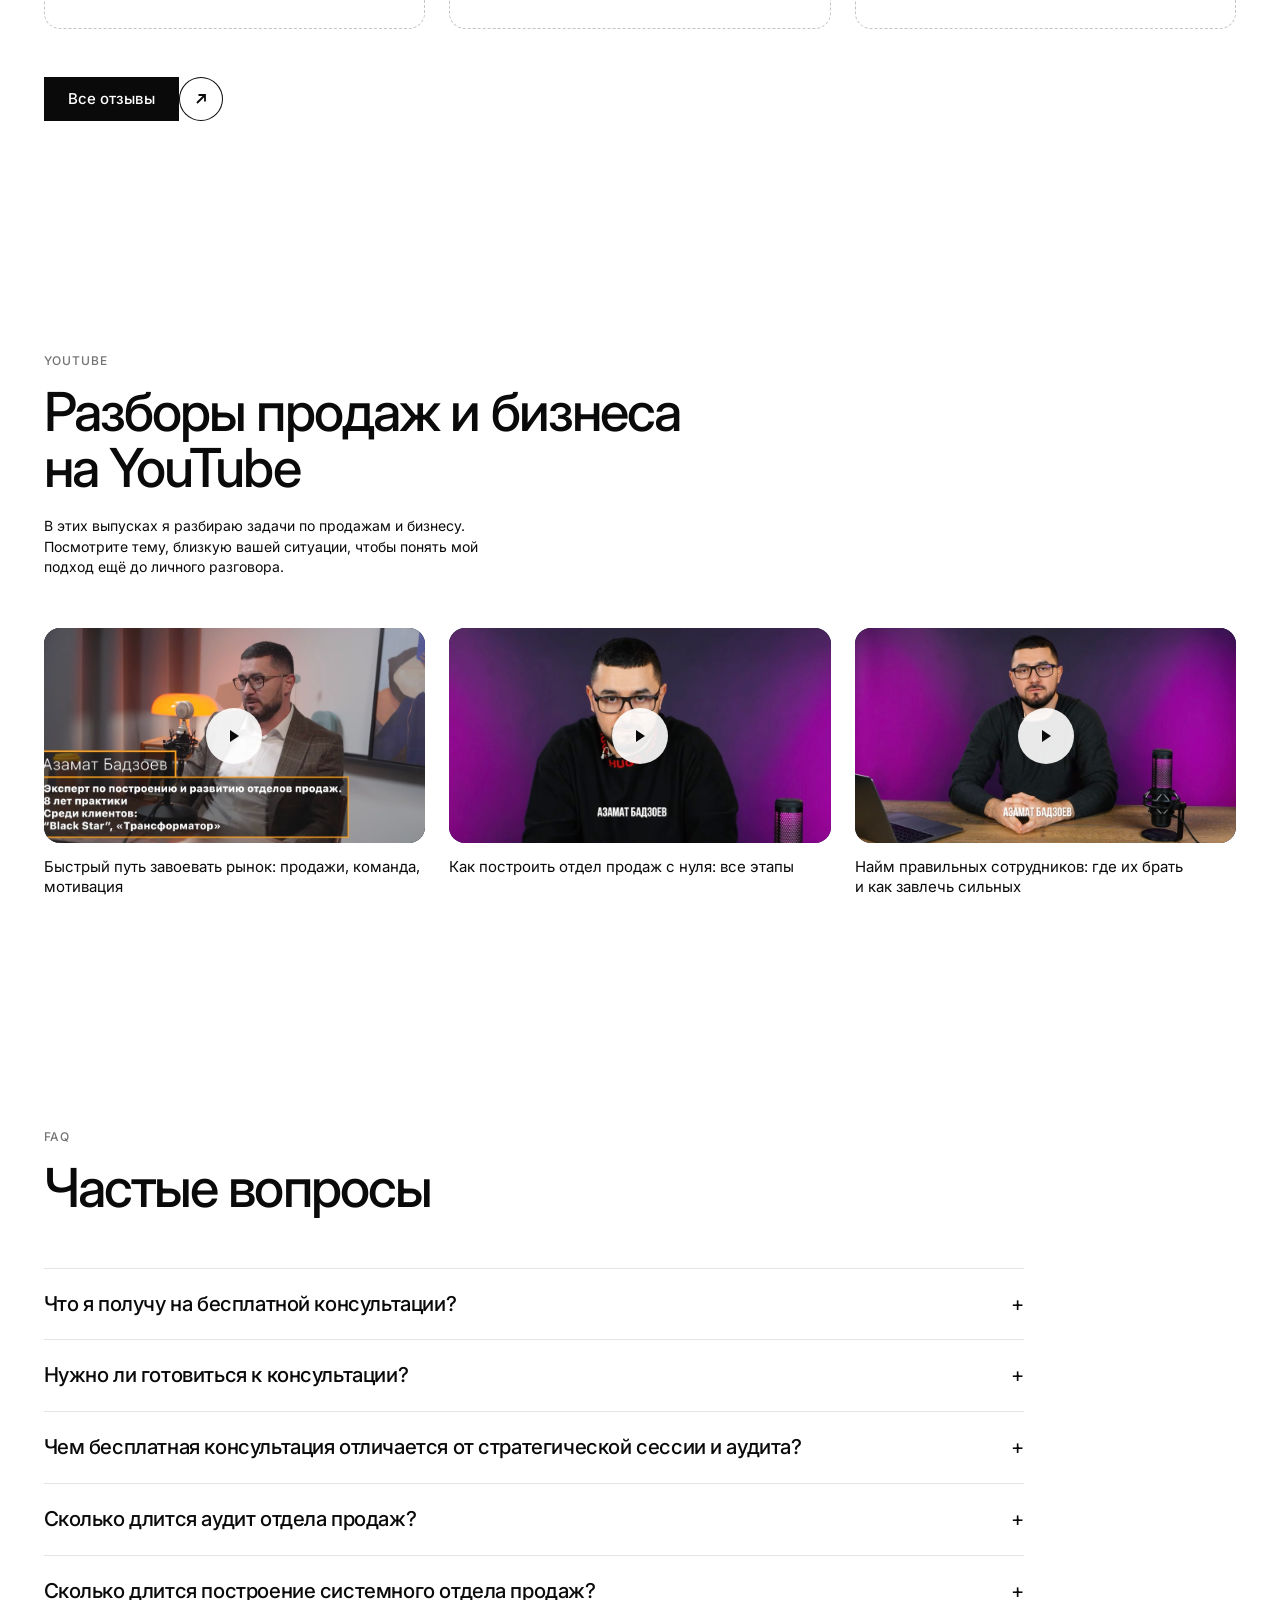
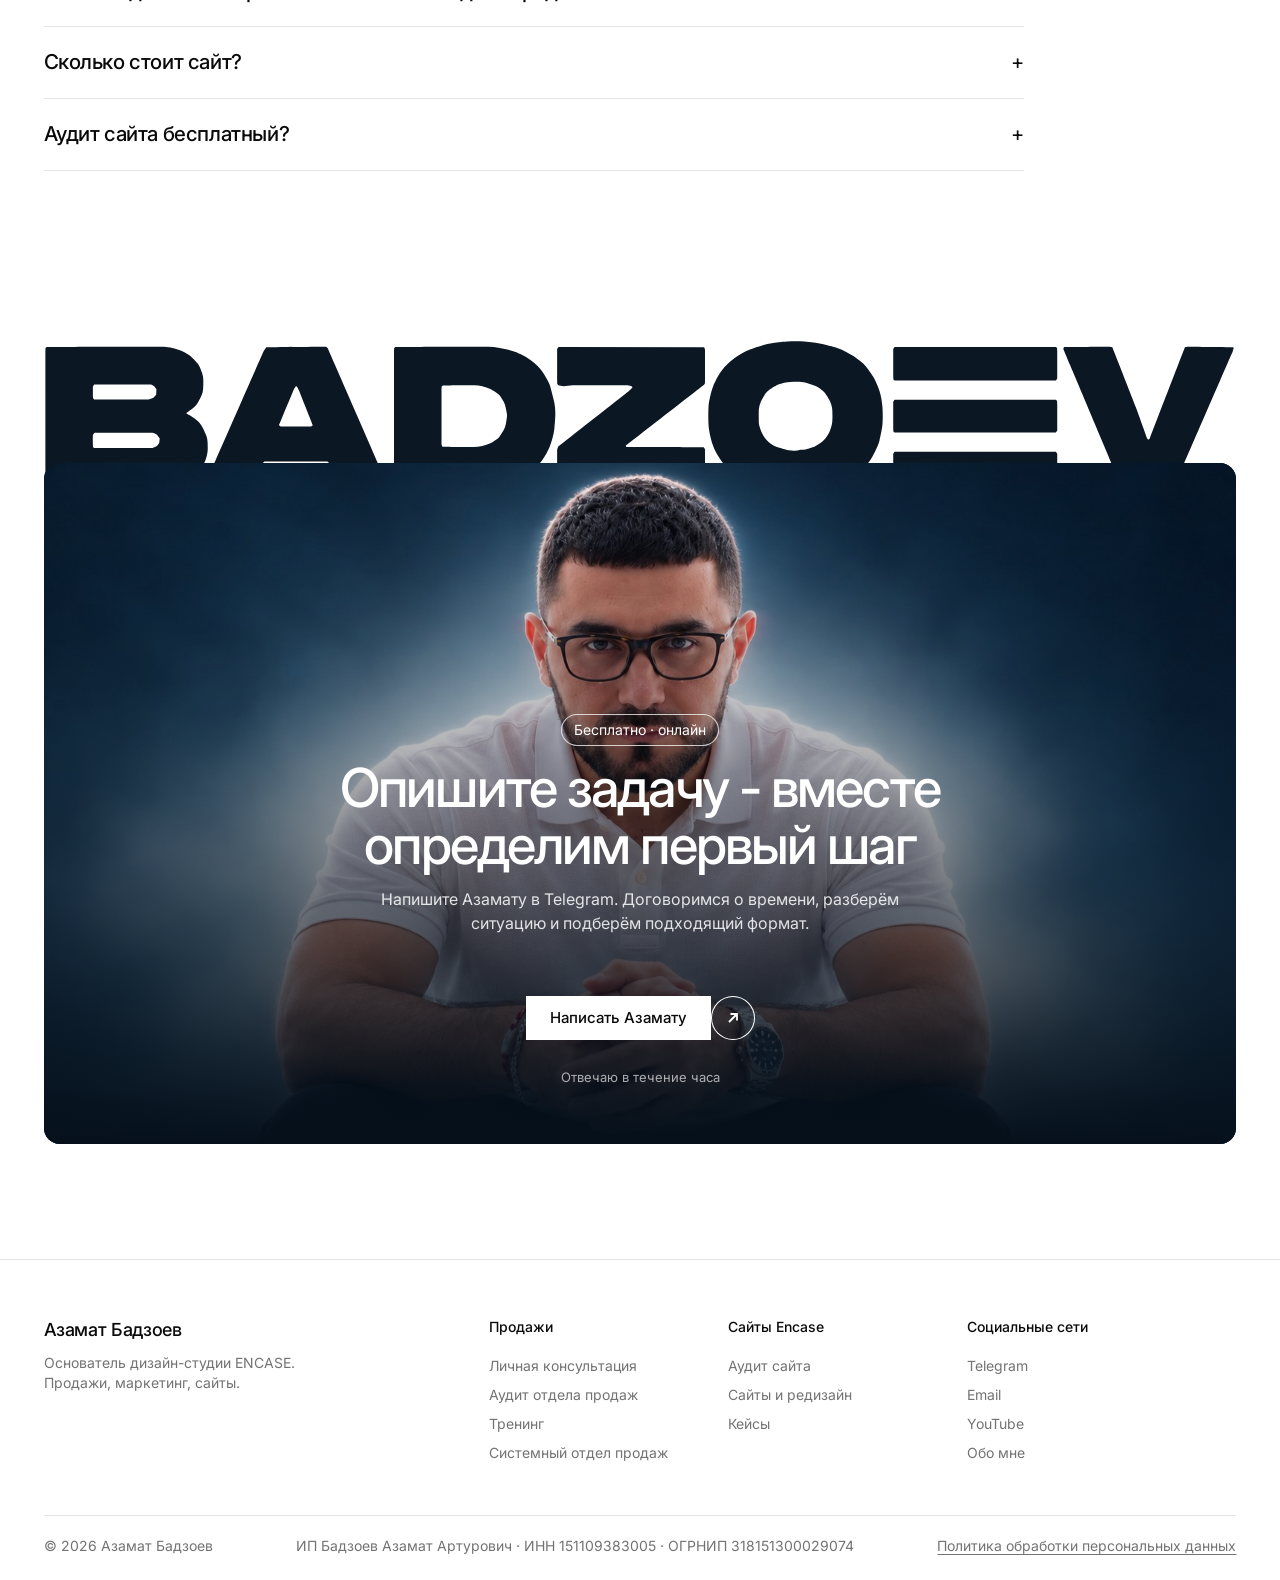
==== commit fc0e8a31: "Add files via upload" ====
--- a/index.html
+++ b/index.html
@@ -8,7 +8,7 @@
   <link rel="preconnect" href="https://fonts.googleapis.com">
   <link rel="preconnect" href="https://fonts.gstatic.com" crossorigin>
   <link href="https://fonts.googleapis.com/css2?family=Archivo+Narrow:wght@400;600;700&family=Inter:ital,wght@0,400;0,500;0,600;0,700;1,700&family=Noto+Sans:wght@400;600;700&family=Red+Rose:wght@700&display=swap" rel="stylesheet">
-  <link rel="stylesheet" href="styles.css?v=32">
+  <link rel="stylesheet" href="styles.css?v=48">
   <script>if(!matchMedia('(prefers-reduced-motion: reduce)').matches){var d=document.documentElement;d.classList.add('motion','is-loading');setTimeout(function(){d.classList.remove('is-loading')},6000)}</script>
 <script defer src="materials/materials.js"></script></head>
 <body>
@@ -18,7 +18,7 @@
   <p class="loader__sub" data-type>продажи</p>
 </div>
 
-<a class="skip" href="#main">К содержанию</a>
+<a class="skip" href="#main">К содержанию</a>
 
 <!-- Шапка-пилюля: видна всегда -->
 <header class="pill is-hero" id="pill">
@@ -26,7 +26,7 @@
   <nav class="pill__nav" aria-label="Основная навигация">
     <a href="#services">Услуги</a>
     <a href="#cases">Кейсы</a>
-    <a href="#about">Обо мне</a>
+    <a href="#about">Обо мне</a>
     <a href="#youtube">YouTube</a>
   </nav>
   <a class="btn pill__cta" href="https://t.me/azamat_badzoev" target="_blank" rel="noopener">Консультация</a>
@@ -40,16 +40,16 @@
   </div>
   <div class="menu__body">
     <nav class="menu__main">
-      <a href="#services">Услуги и цены</a>
+      <a href="#services">Услуги</a>
       <a href="#cases">Кейсы</a>
-      <a href="#about">Обо мне</a>
+      <a href="#about">Обо мне</a>
       <a href="#youtube">YouTube</a>
       <a href="#faq">Вопросы</a>
     </nav>
     <div class="menu__cols">
       <div>
         <p class="eyebrow">Продажи</p>
-        <button type="button" data-service="consult">Личная консультация</button>
+        <button type="button" data-service="consult">Стратегическая сессия</button>
         <button type="button" data-service="audit">Аудит отдела продаж</button>
         <button type="button" data-service="training">Тренинг</button>
         <button type="button" data-service="turnkey">Системный отдел продаж</button>
@@ -57,7 +57,7 @@
       <div>
         <p class="eyebrow">Сайты Encase</p>
         <button type="button" data-service="siteaudit">Аудит сайта</button>
-        <button type="button" data-service="sites">Сайты и редизайн</button>
+        <button type="button" data-service="sites">Сайты и редизайн</button>
       </div>
     </div>
   </div>
@@ -83,7 +83,7 @@
           <div class="strip strip--2"></div>
         </div>
         <div class="hero-center" id="heroCenter">
-          <picture><source media="(max-width: 760px)" srcset="hero-m.jpg"><img class="hero-photo" src="hero-4.jpg" alt="Азамат Бадзоев" width="1741" height="1037"></picture>
+          <picture><source media="(max-width: 760px)" srcset="hero-m3.jpg"><img class="hero-photo" src="hero-6.jpg" alt="Азамат Бадзоев" width="2000" height="1253"></picture>
         </div>
         <div class="hero-side" data-side="1" aria-hidden="true">
           <div class="strip strip--3"></div>
@@ -98,32 +98,33 @@
         </div>
 
         <div class="hero-copy">
-          <h1 class="hero-h1">Увеличиваем продажи в бизнесе. От визита на сайт до сделки</h1>
-          <p class="hero-lead">Разберём, где вы теряете клиентов: на сайте, при обработке заявок или в работе отдела продаж. Я помогу выбрать нужное решение и вместе с профильной командой внедрить его.</p>
+          <h1 class="hero-h1">Ваш бизнес может продавать больше. Покажу где</h1>
+          <p class="hero-lead">Найду, где бизнес теряет деньги - на сайте, в обработке заявок или в отделе продаж. Отдел продаж выстрою лично, сайт под заявки сделает моя студия ENCASE.</p>
           <a class="hero-cta" href="https://t.me/azamat_badzoev" target="_blank" rel="noopener">
-            <span class="hero-cta__label">Записаться на консультацию</span>
+            <span class="hero-cta__label">Бесплатно обсудить задачу</span>
             <span class="circle"><svg width="22" height="22" viewBox="0 0 16 16" aria-hidden="true"><path d="M4 12 12 4M5.5 4H12v6.5" stroke="currentColor" stroke-width="1.8" fill="none"/></svg></span>
           </a>
+          <p class="hero-hint">Бесплатная консультация лично с Азаматом. Разберём вашу ситуацию и дадим рабочие рекомендации</p>
         </div>
 
         <div class="hero-res">
-          <a class="hero-res__head" href="#results"><span>Результаты проектов</span><svg width="20" height="20" viewBox="0 0 16 16" aria-hidden="true"><path d="M3 13 13 3M4.5 3H13v8.5" stroke="currentColor" stroke-width="1.8" fill="none"/></svg></a>
+          <a class="hero-res__head" href="#cases"><span>Результаты проектов</span><svg width="20" height="20" viewBox="0 0 16 16" aria-hidden="true"><path d="M3 13 13 3M4.5 3H13v8.5" stroke="currentColor" stroke-width="1.8" fill="none"/></svg></a>
           <div class="hero-res__item">
-            <p class="hero-res__name">Трансформатор Клуб</p>
+            <p class="hero-res__name">Трансформатор</p>
             <p class="hero-res__v">21% → 34%</p>
-            <p class="hero-res__cap">конверсия из лида в сделку за 2 месяца после перестройки в отделе продаж.</p>
+            <p class="hero-res__cap">конверсия из лида в сделку за 2 месяца</p>
           </div>
           <div class="hero-res__item">
             <p class="hero-res__name"><span class="hero-res__latin">Ameli Soul</span> Юлии Ивлиевой</p>
             <p class="hero-res__v">+125%</p>
-            <p class="hero-res__cap">валовая прибыль отдела продаж за 3 месяца</p>
+            <p class="hero-res__cap">валовая прибыль отдела продаж за 3 месяца</p>
           </div>
         </div>
 
         <a class="hero-card bot-link" data-code="all" data-default-content="home" href="https://t.me/badzoev_materials_bot?start=all_site_home" target="_blank" rel="noopener">
-          <span class="hero-card__thumb"><img src="folder.png" alt=""></span>
+          <span class="hero-card__thumb"><img src="folder-black.png" alt="" width="96" height="98"></span>
           <span class="hero-card__text">
-            <span class="hero-card__title">Бесплатные материалы<br>для отдела продаж</span>
+            <span class="hero-card__title">Бесплатные материалы<br>по продажам</span>
             <span class="hero-card__more">Открыть</span>
           </span>
         </a>
@@ -137,190 +138,163 @@
     </div>
   </section>
 
-  <!-- 2. Быстрое доверие: заголовки переворачиваются по оси X -->
-  <section class="flip-track" aria-label="Коротко об опыте">
-    <div class="flip-stage">
-      <div class="flip-item"><p class="flip-big">16+ лет</p><p class="flip-cap">в продажах и управлении командами</p></div>
-      <div class="flip-item"><p class="flip-big">1500+ сотрудников</p><p class="flip-cap">обучил продажам и управлению</p></div>
-      <div class="flip-item"><p class="flip-big">+30%</p><p class="flip-cap">на столько в среднем вырастает прибыль клиентов после наших проектов.</p></div>
-    </div>
-  </section>
-
-  <section class="manifest">
-    <p class="blur-text" data-blur>Я нахожу, на каком этапе бизнес теряет клиентов, и помогаю это исправить: усилить сайт, обучить менеджеров или выстроить работу отдела продаж. Вы получаете понятный план действий и видите по цифрам, как больше обращений доходят до оплаты.</p>
+    <!-- 2. Цифры: появляются снизу по очереди, числа досчитываются -->
+  <section class="facts" aria-label="Коротко об опыте">
+    <div class="facts__grid">
+      <div class="fact r-up"><p class="fact__big">С <span class="fact__num" data-from="1990">2010</span><br>года</p><p class="fact__cap">в продажах и управлении командами</p></div>
+      <div class="fact r-up"><p class="fact__big"><span class="fact__num">1500</span>+<br>сотрудников</p><p class="fact__cap">обучил продажам и управлению</p></div>
+      <div class="fact r-up"><p class="fact__big"><span class="fact__num">60</span>+<br>отделов</p><p class="fact__cap">продаж построено в проектах</p></div>
+      <div class="fact r-up"><p class="fact__big"><span class="fact__num">500</span>+<br>сотрудников</p><p class="fact__cap">нанято в проекты</p></div>
+      <div class="fact r-up"><p class="fact__big"><span class="fact__num">7</span> лет<br>опыт команды</p><p class="fact__cap">студии ENCASE</p></div>
+      <div class="fact r-up"><p class="fact__big"><span class="fact__num">30</span>+<br>проектов</p><p class="fact__cap">студии ENCASE</p></div>
+    </div>
   </section>
 
   <!-- 3. Две задачи и первая встреча -->
   <section class="section" id="tasks">
     <div class="head head--row head--first">
       <div>
-        <p class="eyebrow">С чем приходят</p>
-        <h2 class="h2">Что мешает вашему<br>бизнесу продавать больше?</h2>
-        <p class="head__sub">Выберите, на каком этапе нужна помощь. На первой встрече мы разберём вашу ситуацию и определим следующий шаг.</p>
+        <p class="eyebrow">С чем приходят</p>
+        <h2 class="h2">Что мешает вашему<br>бизнесу продавать больше?</h2>
+        <p class="head__sub">Сначала найдём, где теряются заявки и сделки. Тогда бюджет пойдёт в тот этап, который сейчас сильнее всего тормозит продажи.</p>
       </div>
       <a class="first r-up" href="https://t.me/azamat_badzoev" target="_blank" rel="noopener">
         <span class="first__thumb"><img src="icon-live.svg" width="46" height="49" alt=""></span>
         <span class="first__body">
-          <span class="first__label">Первая встреча со мной</span>
-          <span class="first__title">30 минут онлайн бесплатно</span>
-          <span class="first__text">Вы получите конкретные рекомендации для своей задачи.</span>
+          <span class="first__label">Бесплатная консультация</span>
+          <span class="first__title">Лично с Азаматом, онлайн</span>
+          <span class="first__text">Вы получите конкретные рекомендации для своей задачи.</span>
         </span>
       </a>
     </div>
     <div class="bento">
       <article class="task task--ink r-up">
-        <span class="chip chip--ink">Продажи - Азамат и команда</span>
-        <h3 class="h3">Заявки есть, но до сделки<br>доходят не все?</h3>
-        <p class="task__text">Разберём, где теряются клиенты и по какой причине. Усилим нужный этап. От тренинга команды до построения всей системы продаж.</p>
+        <span class="chip chip--ink">Продажи - Азамат и команда</span>
+        <h3 class="h3">Заявки приходят, а сделок меньше,<br>чем могло бы быть?</h3>
+        <p class="task__text">Найдём, где останавливаются клиенты.<br>Вы поймёте, что исправлять в первую очередь</p>
         <ul class="ticks">
-          <li>Больше обращений доходят до следующего шага и оплаты</li>
-          <li>Менеджеры работают по понятным правилам</li>
-          <li>Вы видите показатели и можете управлять продажами</li>
+          <li>Больше обращений доходят до следующего шага и оплаты</li>
+          <li>Менеджеры работают по понятным правилам</li>
+          <li>Вы видите показатели и можете управлять продажами</li>
         </ul>
-        <a class="act act--inv" href="https://t.me/azamat_badzoev" target="_blank" rel="noopener"><span class="act__l">Записаться на консультацию</span><span class="act__c"><svg width="16" height="16" viewBox="0 0 16 16" aria-hidden="true"><path d="M4 12 12 4M5.5 4H12v6.5" stroke="currentColor" stroke-width="1.8" fill="none"/></svg></span></a>
+        <a class="act act--inv" href="https://t.me/azamat_badzoev" target="_blank" rel="noopener"><span class="act__l">Обсудить продажи</span><span class="act__c"><svg width="16" height="16" viewBox="0 0 16 16" aria-hidden="true"><path d="M4 12 12 4M5.5 4H12v6.5" stroke="currentColor" stroke-width="1.8" fill="none"/></svg></span></a>
       </article>
       <article class="task task--mist r-up">
-        <span class="chip chip--line">Сайты · студия Encase</span>
-        <h3 class="h3">Нужен сайт, который<br>помогает получать заявки?</h3>
-        <p class="task__text">Команда ENCASE поможет создать новый сайт или улучшить действующий. Упростим клиентский путь и избавим от причин ухода посетителей с сайта.</p>
+        <span class="chip chip--line">Сайты · студия ENCASE</span>
+        <h3 class="h3">Посетители заходят на сайт,<br>но редко оставляют заявку?</h3>
+        <p class="task__text">Покажем, что мешает понять ваше предложение и обратиться.<br>Затем предложим изменения, которые упрощают путь к заявке</p>
         <ul class="ticks">
           <li>Клиент быстрее понимает, почему стоит выбрать вас</li>
-          <li>Ему проще оставить заявку с компьютера и телефона</li>
-          <li>Вы знаете, какие изменения на сайте контролировать в первую очередь</li>
+          <li>Ему проще оставить заявку с компьютера и телефона</li>
+          <li>Вы знаете, какие изменения на сайте контролировать в первую очередь</li>
         </ul>
-        <a class="act act--orange" href="https://t.me/azamat_badzoev" target="_blank" rel="noopener"><span class="act__l">Записаться на консультацию</span><span class="act__c"><svg width="16" height="16" viewBox="0 0 16 16" aria-hidden="true"><path d="M4 12 12 4M5.5 4H12v6.5" stroke="currentColor" stroke-width="1.8" fill="none"/></svg></span></a>
-      </article>
-    </div>
-  </section>
-
-  <!-- 4. Продукты -->
+        <a class="act act--orange" href="https://t.me/azamat_badzoev" target="_blank" rel="noopener"><span class="act__l">Обсудить сайт</span><span class="act__c"><svg width="16" height="16" viewBox="0 0 16 16" aria-hidden="true"><path d="M4 12 12 4M5.5 4H12v6.5" stroke="currentColor" stroke-width="1.8" fill="none"/></svg></span></a>
+      </article>
+    </div>
+  </section>
+
+  <!-- 4. Кейсы -->
+  <section class="section section--ink" id="cases">
+    <div class="head head--row">
+      <div>
+        <p class="eyebrow">Кейсы</p>
+        <h2 class="h2">Результаты в компаниях<br>и проектах</h2>
+        <p class="head__sub head__sub--lg">Какая была задача, что мы изменили и какой результат получили</p>
+      </div>
+      <div class="filters" role="group" aria-label="Фильтр кейсов">
+        <button class="filter is-on" type="button" data-filter="all">Все</button>
+        <button class="filter" type="button" data-filter="sales">Продажи</button>
+        <button class="filter" type="button" data-filter="sites">Сайты ENCASE</button>
+      </div>
+    </div>
+    <div class="cases" id="casesGrid"></div>
+    <button class="act act--line cases__more" type="button" id="casesMore"><span class="act__l">Показать больше кейсов</span><span class="act__c"><svg width="16" height="16" viewBox="0 0 16 16" aria-hidden="true"><path d="M4 12 12 4M5.5 4H12v6.5" stroke="currentColor" stroke-width="1.8" fill="none"/></svg></span></button>
+    <div class="ask r-up">
+      <div>
+        <h3 class="ask__t">Есть похожая задача?</h3>
+        <p class="ask__s">Бесплатно разберём, что сейчас ограничивает ваши продажи</p>
+      </div>
+      <a class="act act--inv" href="https://t.me/azamat_badzoev" target="_blank" rel="noopener"><span class="act__l">Бесплатно обсудить</span><span class="act__c"><svg width="16" height="16" viewBox="0 0 16 16" aria-hidden="true"><path d="M4 12 12 4M5.5 4H12v6.5" stroke="currentColor" stroke-width="1.8" fill="none"/></svg></span></a>
+    </div>
+  </section>
+
+  <!-- 5. Продукты -->
   <section class="section" id="services">
     <div class="head head--row">
       <div>
-        <p class="eyebrow">Услуги и цены</p>
-        <h2 class="h2">Как мы можем<br>помочь вашему бизнесу</h2>
+        <p class="eyebrow">Услуги</p>
+        <h2 class="h2">Как мы можем<br>помочь вашему бизнесу</h2>
       </div>
       <div class="filters" role="group" aria-label="Фильтр услуг">
         <button class="filter is-on" type="button" data-sfilter="all">Все</button>
         <button class="filter" type="button" data-sfilter="sales">Отдел продаж</button>
         <button class="filter" type="button" data-sfilter="consult">Консультация</button>
-        <button class="filter" type="button" data-sfilter="sites">Сайты Encase</button>
+        <button class="filter" type="button" data-sfilter="sites">Сайты ENCASE</button>
       </div>
     </div>
     <div class="products">
       <article class="product r-up" data-cat="consult">
         <button class="product__open" type="button" data-service="consult">
-          <span class="scene scene--steel product__img"><span class="product__title">Личная<br>консультация</span></span>
-          <span class="product__row"><span>60 минут</span><span>20 000 ₽</span></span>
-          <span class="product__desc">Нужно решение по продажам, маркетингу или бизнесу в целом? Разберём ваш вопрос и составим план действий. До встречи я изучу материалы, а после отправлю чек-лист с выводами и следующими шагами.</span>
-        </button>
-        <a class="product__cta" href="https://t.me/azamat_badzoev" target="_blank" rel="noopener">Записаться на консультацию →</a>
+          <span class="scene scene--steel product__img"><span class="product__title">Стратегическая<br>сессия</span></span>
+          <span class="product__row"><span>60 минут</span></span>
+          <span class="product__desc">Для вопроса, которому нужен подробный разбор. До встречи изучу ваши материалы; за час соберём план действий, после пришлю письменные выводы.</span>
+        </button>
+        <a class="product__cta" href="https://t.me/azamat_badzoev" target="_blank" rel="noopener">Записаться на сессию →</a>
       </article>
       <article class="product r-up" data-cat="sales">
         <button class="product__open" type="button" data-service="audit">
           <span class="scene scene--steel product__img"><span class="product__title">Аудит<br>отдела продаж</span></span>
-          <span class="product__row"><span>7 рабочих дней</span><span>50 000 ₽</span></span>
-          <span class="product__desc">Узнайте, где отдел теряет сделки и что необходимо срочно исправить. Проверим воронку, работу команды и ее руководителя, и все процессы в отделе. Вы получите письменный разбор и план изменений на 30 дней.</span>
-        </button>
-        <a class="product__cta" href="https://t.me/azamat_badzoev" target="_blank" rel="noopener">Оставить заявку на аудит ОП →</a>
+          <span class="product__row"><span>7 рабочих дней</span></span>
+          <span class="product__desc">Проверим воронку, CRM и реальные разговоры с клиентами. Вы получите письменный разбор потерь и план изменений по приоритетам.</span>
+        </button>
+        <a class="product__cta" href="https://t.me/azamat_badzoev" target="_blank" rel="noopener">Оставить заявку на аудит →</a>
       </article>
       <article class="product r-up" data-cat="sales">
         <button class="product__open" type="button" data-service="training">
           <span class="scene scene--night product__img"><span class="product__title">Тренинг для<br>отдела продаж</span></span>
-          <span class="product__row"><span>Онлайн</span><span>Условия индивидуальные</span></span>
-          <span class="product__desc">Обучим команду увереннее доводить разговор до сделки. Возьмём ваши реальные звонки и переписки, отработаем все этапы. РОП узнает, как лучше управлять отделом, обучать сотрудников и достигать 100% результативности.</span>
-        </button>
-        <a class="product__cta" href="https://t.me/azamat_badzoev" target="_blank" rel="noopener">Записаться на консультацию →</a>
+          <span class="product__row"><span>Онлайн</span></span>
+          <span class="product__desc">На ваших звонках и переписках отработаем выявление потребности, работу с возражениями и закрытие сделки. РОП получит рабочие инструменты.</span>
+        </button>
+        <a class="product__cta" href="https://t.me/azamat_badzoev" target="_blank" rel="noopener">Обсудить тренинг →</a>
       </article>
       <article class="product r-up" data-cat="sales">
         <button class="product__open" type="button" data-service="turnkey">
           <span class="scene scene--night product__img"><span class="product__title">Построение<br>системного<br>отдела продаж</span></span>
-          <span class="product__row"><span>3 + 1 месяц</span><span>Условия индивидуальные</span></span>
-          <span class="product__desc">Построим новый отдел или перестроим действующий, чтобы команда доводила больше заявок до сделки, а вы управляли продажами, контролируя лишь РОПа.</span>
-        </button>
-        <a class="product__cta" href="https://t.me/azamat_badzoev" target="_blank" rel="noopener">Записаться на консультацию →</a>
+          <span class="product__row"><span>3 + 1 месяц</span></span>
+          <span class="product__desc">Построим новый или перестроим действующий отдел: найм, CRM, регламенты, обучение и показатели. Вы получите отдел, которым можно управлять по цифрам - без вашего ежедневного участия в сделках.</span>
+        </button>
+        <a class="product__cta" href="https://t.me/azamat_badzoev" target="_blank" rel="noopener">Обсудить построение отдела →</a>
       </article>
       <article class="product r-up" data-cat="sites">
         <button class="product__open" type="button" data-service="siteaudit">
-          <span class="scene scene--orange product__img"><span class="chip chip--ghost product__chip">Сайты · студия ENCASE</span><span class="product__title">Аудит сайта<br>от команды<br>ENCASE</span></span>
-          <span class="product__row"><span>2 рабочих дня</span><span>Бесплатно</span></span>
-          <span class="product__desc">Узнайте, что мешает посетителям оставлять заявки. Специалисты ENCASE подготовят письменный разбор со скриншотами и приоритетными рекомендациями.</span>
-        </button>
-        <a class="product__cta" href="https://t.me/azamat_badzoev" target="_blank" rel="noopener">Заполнить заявку на аудит →</a>
+          <span class="scene scene--orange product__img"><span class="chip chip--ghost product__chip">Сайты · студия ENCASE</span><span class="product__title">Аудит сайта<br>от команды<br>ENCASE</span></span>
+          <span class="product__row"><span>2 рабочих дня</span></span>
+          <span class="product__desc">Специалисты ENCASE покажут, что мешает посетителям обращаться, и дадут письменный список необходимых правок по приоритетам.</span>
+        </button>
+        <a class="product__cta" href="https://t.me/azamat_badzoev" target="_blank" rel="noopener">Заполнить заявку на аудит →</a>
       </article>
       <article class="product r-up" data-cat="sites">
         <button class="product__open" type="button" data-service="sites">
-          <span class="scene scene--orange product__img"><span class="chip chip--ghost product__chip">Сайты · студия ENCASE</span><span class="product__title">Новый сайт<br>или редизайн<br>ENCASE</span></span>
-          <span class="product__row"><span>6-8 недель</span><span>от 50 000 ₽</span></span>
-          <span class="product__desc">Превратим больше посетителей сайта в заявки, чтобы у бизнеса было больше возможностей для продаж. Создадим сайт с нуля или переработаем действующий: усилим предложение, смыслы, дизайн и клиентский путь.</span>
+          <span class="scene scene--orange product__img"><span class="chip chip--ghost product__chip">Сайты · студия ENCASE</span><span class="product__title">Новый сайт<br>или редизайн<br>ENCASE</span></span>
+          <span class="product__row"><span>6-8 недель</span></span>
+          <span class="product__desc">Создадим или обновим сайт, который яснее объясняет ценность вашего предложения и помогает посетителю дойти до заявки: от структуры до дизайна и запуска.</span>
         </button>
         <a class="product__cta" href="https://t.me/azamat_badzoev" target="_blank" rel="noopener">Оставить заявку →</a>
       </article>
     </div>
-
-    <div class="stats r-up">
-      <div><p class="eyebrow">Построено отделов продаж</p><p class="stats__v">60+</p></div>
-      <div><p class="eyebrow">Сотрудников нанято в проекты</p><p class="stats__v">500+</p></div>
-      <div><p class="eyebrow">Опыт команды Encase</p><p class="stats__v">7 лет</p></div>
-      <div><p class="eyebrow">Проектов Encase</p><p class="stats__v">30+</p></div>
-    </div>
-  </section>
-
-  <!-- 5. Результаты: картинка раскрывается, цифры сменяются через размытие -->
-  <section class="results-track" id="results">
-    <div class="results-stage">
-      <div class="results-side" data-side="-1" aria-hidden="true"><div class="res-layer"><img src="res-ameli.jpg" alt="" loading="lazy"></div></div>
-      <div class="results-center" id="resultsCenter">
-        <div class="res-layer res-layer--a" data-layer><img src="res-transformator.jpg" alt="" loading="lazy"></div>
-        <div class="res-layer res-layer--b" data-layer><img src="res-ameli.jpg" alt="" loading="lazy"></div>
-        <div class="res-layer res-layer--c" data-layer><img src="res-avg.jpg" alt="" loading="lazy"></div>
-        <div class="results-phrase" data-phrase>
-          <div class="results-chips"><span class="chip chip--ghost">Трансформатор Клуб</span><span class="chip chip--ghost">Больше заявок стали сделками</span></div>
-          <p class="results-big">21% → 34%</p>
-          <p class="results-cap">Конверсия из лида в сделку за 2 месяца за счет найма и обучения сотрудников. Была внедрена система продаж SPIN.</p>
-        </div>
-        <div class="results-phrase" data-phrase>
-          <div class="results-chips"><span class="chip chip--ghost">Ameli Soul Юлии Ивлиевой</span><span class="chip chip--ghost">Отдел продаж стал приносить больше валовой прибыли</span></div>
-          <p class="results-big">+125%</p>
-          <p class="results-cap">За 3 месяца относительно предыдущего квартала. В проекте пересмотрели работу команды, показатели, а также наняли новых менеджеров и РОПа.</p>
-        </div>
-        <div class="results-phrase" data-phrase>
-          <div class="results-chips"><span class="chip chip--ghost">AVG Motors</span><span class="chip chip--ghost">Перестроенный отдел показал прирост в продажах</span></div>
-          <p class="results-big">+6 млн ₽</p>
-          <p class="results-cap">За 3 месяца работы под моим руководством было нанято 6 новых сотрудников, обучен весь штат, внедрены регламенты и CRM.</p>
-        </div>
-      </div>
-      <div class="results-side" data-side="1" aria-hidden="true"><div class="res-layer"><img src="res-avg.jpg" alt="" loading="lazy"></div></div>
-    </div>
-  </section>
-
-  <section class="section section--ink" id="cases">
-    <div class="head head--row">
-      <div>
-        <p class="eyebrow">Кейсы</p>
-        <h2 class="h2">Какие результаты<br>получили клиенты</h2>
-      </div>
-      <div class="filters" role="group" aria-label="Фильтр кейсов">
-        <button class="filter is-on" type="button" data-filter="all">Все</button>
-        <button class="filter" type="button" data-filter="sales">Продажи</button>
-        <button class="filter" type="button" data-filter="sites">Сайты Encase</button>
-      </div>
-    </div>
-    <div class="cases" id="casesGrid"></div>
   </section>
 
   <!-- 6. Как работаем: карточки наезжают друг на друга -->
   <section class="stack-track" id="process">
     <div class="stack-stage">
       <div class="stack-head">
-        <p class="eyebrow">Как работаем</p>
-        <h2 class="h3">Как мы перейдём от вашей задачи к результату</h2>
+        <p class="eyebrow">Как работаем</p>
+        <h2 class="h3">Как мы перейдём от вашей задачи к результату</h2>
       </div>
       <div class="stack" id="stack">
-        <article class="stack-card scene scene--glow"><p class="stack-n">01</p><div><h3 class="h2">Разберём ситуацию</h3><p class="stack-t">На бесплатной 30-минутной встрече я лично задам вопросы и дам первые конкретные рекомендации. Вы уже поймёте, с чего надо начать.</p></div></article>
-        <article class="stack-card scene scene--steel"><p class="stack-n">02</p><div><h3 class="h2">Согласуем решение</h3><p class="stack-t">Если нужен глубокий разбор или внедрение, предложим подходящий формат. Вы заранее узнаете, что входит в работу, кто за неё отвечает, сколько она займёт времени и сколько будет стоить.</p></div></article>
-        <article class="stack-card scene scene--glow"><p class="stack-n">03</p><div><h3 class="h2">Усилим нужный этап</h3><p class="stack-t">В зависимости от задачи, проверим сайт или продажи, обучим команду, построим отдел, либо создадим сайт. Проектами по продажам руковожу я, над сайтами работает команда ENCASE под моим руководством.</p></div></article>
-        <article class="stack-card scene scene--steel"><p class="stack-n">04</p><div><h3 class="h2">Внедрим изменения</h3><p class="stack-t">Вы получите результат выбранной работы: письменный разбор и план действий, проведённый тренинг, выстроенный отдел продаж или готовый сайт. Объясним, как использовать его и по каким показателям оценивать изменения.</p></div></article>
+        <article class="stack-card scene scene--deep"><p class="stack-n">01</p><div><h3 class="h2">Разберём ситуацию</h3><p class="stack-t">На бесплатной консультации я лично задам вопросы и дам первые рекомендации. Вы поймёте, с чего начать. Пишете в Telegram - в течение часа договоримся о времени.</p></div></article>
+        <article class="stack-card scene scene--deep"><p class="stack-n">02</p><div><h3 class="h2">Согласуем решение</h3><p class="stack-t">Если нужен глубокий разбор или внедрение, предложим подходящий формат. Вы заранее узнаете, что входит в работу, кто за неё отвечает, сколько она займёт времени и сколько будет стоить.</p></div></article>
+        <article class="stack-card scene scene--deep"><p class="stack-n">03</p><div><h3 class="h2">Внедрим изменения<br>и передадим вам<br>работающий процесс</h3><p class="stack-t">Проверим сайт или продажи, обучим команду, построим отдел или создадим сайт - в зависимости от задачи.</p></div></article>
       </div>
     </div>
   </section>
@@ -328,64 +302,67 @@
   <!-- 7. Об Азамате и Encase -->
   <section class="section" id="about">
     <div class="about">
-      <div class="about__photo r-left"><img src="about-2.jpg" alt="Портрет Азамата Бадзоева" loading="lazy"></div>
+      <div class="about__photo"><img src="about-2.jpg" alt="Портрет Азамата Бадзоева" decoding="async"></div>
       <div class="about__body r-right">
-        <p class="eyebrow">Обо мне</p>
+        <p class="eyebrow">Обо мне</p>
         <h2 class="h2">Азамат Бадзоев</h2>
         <p class="lead">Помогаю собственникам находить, где бизнес теряет клиентов, выстраиваю системные отделы продаж.</p>
-        <p class="lead">Более 16 лет работаю в продажах и лично веду проекты по этому направлению.</p>
-        <p class="lead">Когда задача связана с сайтом, подключаю основанную мной дизайн-студию ENCASE.</p>
-      </div>
-    </div>
-    <div class="teams">
-      <article class="team team--ink r-up">
+        <p class="lead">16 лет работаю в продажах и лично веду проекты по этому направлению.</p>
+        <p class="lead">Когда задача связана с сайтом, подключаю основанную мной дизайн-студию ENCASE.</p>
+      </div>
+    </div>
+    <article class="team-one r-up">
+      <div>
         <p class="eyebrow">Две команды</p>
-        <h3 class="h3">Проекты по продажам</h3>
-        <p class="muted">Я лично веду направление и подключаю профильных специалистов под найм, CRM, написание скриптов, регламентов и обучения менеджеров и их руководителей.</p>
-        <a class="act act--inv" href="https://t.me/azamat_badzoev" target="_blank" rel="noopener"><span class="act__l">Записаться на консультацию</span><span class="act__c"><svg width="16" height="16" viewBox="0 0 16 16" aria-hidden="true"><path d="M4 12 12 4M5.5 4H12v6.5" stroke="currentColor" stroke-width="1.8" fill="none"/></svg></span></a>
-      </article>
-      <article class="team r-up">
-        <p class="eyebrow">Сайты</p>
-        <h3 class="h3">Дизайн-студия ENCASE</h3>
-        <p class="muted">Основанная мной команда занимается аудитом, созданием и редизайном сайтов. Её задача - сделать ваше предложение понятнее и помочь превращать больше посетителей в заявки.</p>
-        <a class="act act--orange" href="https://t.me/azamat_badzoev" target="_blank" rel="noopener"><span class="act__l">Записаться на консультацию</span><span class="act__c"><svg width="16" height="16" viewBox="0 0 16 16" aria-hidden="true"><path d="M4 12 12 4M5.5 4H12v6.5" stroke="currentColor" stroke-width="1.8" fill="none"/></svg></span></a>
-      </article>
-    </div>
+        <h3 class="h3">Проекты по продажам и разработка<br>продающих сайтов</h3>
+        <p class="team-one__text">Проектами по продажам руковожу лично. Под задачи найма, CRM и обучения подключаю профильных специалистов. Сайты создаёт основанная мной студия ENCASE. 7 лет на рынке, 30+ проектов, сайты, которые приводят к заявкам.</p>
+      </div>
+      <a class="act" href="https://t.me/azamat_badzoev" target="_blank" rel="noopener"><span class="act__l">Бесплатно обсудить задачу</span><span class="act__c"><svg width="16" height="16" viewBox="0 0 16 16" aria-hidden="true"><path d="M4 12 12 4M5.5 4H12v6.5" stroke="currentColor" stroke-width="1.8" fill="none"/></svg></span></a>
+    </article>
   </section>
 
   <!-- 8. Отзывы -->
   <section class="section" id="reviews">
     <div class="head">
       <p class="eyebrow">Отзывы</p>
-      <h2 class="h2">Что клиенты <br class="m-only">говорят о работе<br>со мной и командой</h2>
-      <p class="head__sub">Результаты проектов — выше. Здесь клиенты рассказывают, как проходила работа, что они получили и что изменилось для их бизнеса.</p>
-    </div>
-    <div class="reviews">
-      <article class="review r-up"><span class="review__ava"></span><p class="muted">Место для реального отзыва. Добавить после согласования с клиентом.</p><p class="small muted">Имя, должность, компания</p></article>
-      <article class="review r-up"><span class="review__ava"></span><p class="muted">Место для реального отзыва. Добавить после согласования с клиентом.</p><p class="small muted">Имя, должность, компания</p></article>
-      <article class="review r-up"><span class="review__ava"></span><p class="muted">Место для реального отзыва. Добавить после согласования с клиентом.</p><p class="small muted">Имя, должность, компания</p></article>
-    </div>
-  </section>
+      <h2 class="h2">Что клиенты <br class="m-only">говорят о работе<br>со мной и командой</h2>
+      <p class="head__sub">Как проходила работа - со слов клиентов.</p>
+    </div>
+    <div class="reviews" id="reviewsGrid">
+      <article class="review r-up"><div class="review__head"><img class="review__ava" src="rev-ivlieva.jpg" width="56" height="56" alt="" loading="lazy"><p class="review__name">Юлия Ивлиева</p><span class="logo-chip"><img src="ameli-soul.png" alt="Ameli Soul" loading="lazy"></span></div><p class="review__text">Азамат быстро разобрался, что происходит в отделе продаж, и спокойно, без лишнего шума навёл порядок. Команду обновили, новые ребята работают отлично. Результатом очень довольна, продажи заметно выросли. Работать было комфортно, всё чётко и по делу. Рекомендую!</p><p class="review__who">Собственник, Ameli Soul</p></article>
+      <article class="review r-up"><div class="review__head"><img class="review__ava" src="rev-pak.jpg" width="56" height="56" alt="" loading="lazy"><p class="review__name">Александр Пак</p><span class="logo-chip"><img src="transformator.png" alt="Трансформатор" loading="lazy"></span></div><p class="review__text">Довольны результатом, получили то, за чем обращались. Команды собраны, система построена и работает, всё было чётко и быстро.</p><p class="review__who">Александр Пак, помощник собственника Дмитрия Портнягина, Трансформатор</p></article>
+      <article class="review r-up"><div class="review__head"><img class="review__ava" src="rev-khaybaev.jpg" width="56" height="56" alt="" loading="lazy"><p class="review__name">Махач Хайбаев</p><span class="logo-chip logo-chip--light"><img src="logo-migliori.svg" alt="Migliori" loading="lazy"></span></div><p class="review__text">Получили ровно то, за чем обращались: менеджеры стали продавать лучше, поставленную цель достигли. Работать было комфортно, всё чётко, спасибо!</p><p class="review__who">Собственник, Migliori</p></article>
+      <article class="review r-up"><div class="review__head"><img class="review__ava" src="rev-serbul.jpg" width="56" height="56" alt="" loading="lazy"><p class="review__name">Андрей Сербул</p><span class="logo-chip logo-chip--tile"><img src="logo-inbloom.png" alt="InBloom" loading="lazy"></span></div><p class="review__text">Обратились к Азамату, когда поняли, что менеджеры не справляются с заявками. Он помог найти двух новых ребят, подготовил скрипты и регулярно разбирал с командой звонки. Новые менеджеры отлично влились, продажи выросли. Очень доволен, рекомендую!</p><p class="review__who">Собственник, InBloom</p></article>
+      <article class="review r-up"><div class="review__head"><img class="review__ava" src="rev-dvora.jpg" width="56" height="56" alt="" loading="lazy"><p class="review__name">Двора Габриэль</p><span class="logo-chip logo-chip--light"><img src="logo-korni.png" alt="Корни Иврита" loading="lazy"></span></div><p class="review__text">С Азаматом было очень комфортно работать: спокойно, бережно и по делу. А когда через полгода я снова обратилась за советом, он помог бесплатно. Это дорогого стоит.</p><p class="review__who">Собственник, Онлайн-школа «Корни Иврита»</p></article>
+      <article class="review r-up"><div class="review__head"><img class="review__ava" src="rev-ivlev.jpg" width="56" height="56" alt="" loading="lazy"><p class="review__name">Илья Ивлев</p><span class="logo-chip logo-chip--tile"><img src="logo-ivlev.png" alt="Ivlev Agency" loading="lazy"></span></div><p class="review__text">Отдел продаж запускали с нуля, и Азамат очень помог. Нашли двух менеджеров, он подготовил скрипты, сам слушал звонки и сразу давал обратную связь. Уже через пару месяцев ребята уверенно выполняли план. Очень доволен, всё сделано на совесть. Кому нужно наладить продажи, смело обращайтесь.</p><p class="review__who">Собственник, Ivlev Agency</p></article>
+      <article class="review r-up review--more"><div class="review__head"><img class="review__ava" src="rev-bazzaeva.jpg" width="56" height="56" alt="" loading="lazy"><p class="review__name">Таисия Баззаева</p><span class="logo-chip"><img src="black-star.png" alt="ГК Black Star" loading="lazy"></span></div><p class="review__text">Год работали с Азаматом над обучением наших команд. У нас много разных направлений, и под каждое он сделал своё обучение. Сотрудники ходили на занятия с удовольствием, а руководители видели, что люди стали работать лучше. Азамат показал себя прекрасным специалистом: ответственный, внимательный к деталям, всегда на связи. С ним было легко и приятно работать. Спасибо за проделанную работу!</p><p class="review__who">Помощник генерального директора Павла Курьянова, ГК Black Star</p></article>
+      <article class="review r-up review--more"><div class="review__head"><img class="review__ava" src="rev-bayer.jpg" width="56" height="56" alt="" loading="lazy"><p class="review__name">Роман Байер</p><span class="logo-chip"><img src="logo-neurosophia.png" alt="Нейрософия" loading="lazy"></span></div><p class="review__text">Заявок у нас хватало, но менеджеры многих теряли. Азамат провёл обучение, разбирал с ребятами звонки и следил, чтобы новые подходы реально применялись. Продажи выросли уже в первые месяцы, а один из менеджеров дорос до руководителя отдела. Работать было комфортно, всё чётко и по срокам. Спасибо!</p><p class="review__who">Совладелец, Нейрософия</p></article>
+      <article class="review r-up review--more"><div class="review__head"><img class="review__ava" src="rev-astashev.jpg" width="56" height="56" alt="" loading="lazy"><p class="review__name">Глеб Асташев</p><span class="logo-chip logo-chip--word">Тая Дейн</span></div><p class="review__text">Очень довольны работой с Азаматом! Клиентов у нас всегда было много, а продаж меньше, чем хотелось. Азамат помог нанять новых менеджеров, ребята классные, хорошо вписались в команду. Написал скрипты, разбирал с нами звонки, научил руководителя отдела нормально управлять людьми. Изменения почувствовали почти сразу, а через полгода продажи выросли так, что я сам не ожидал. Всё работает до сих пор. Однозначно рекомендую.</p><p class="review__who">Совладелец, Тая Дейн</p></article>
+      <article class="review r-up review--more"><div class="review__head"><img class="review__ava" src="rev-dzobelov.jpg" width="56" height="56" alt="" loading="lazy"><p class="review__name">Хетаг Дзобелов</p><span class="logo-chip"><img src="avg-motors.png" alt="AVG Motors" loading="lazy"></span></div><p class="review__text">Обратились к Азамату, когда поняли, что отдел продаж упёрся в потолок. Он разобрался в нашей специфике, обновил команду, переделал регламенты и мотивацию. Всё объяснял понятно, мы всегда знали, что и зачем делается. Через несколько месяцев прибыль выросла очень ощутимо. Новыми сотрудниками довольны, всё работает. Надёжный человек, рекомендую.</p><p class="review__who">Собственник, AVG Motors</p></article>
+    </div>
+    <button class="act reviews__all" type="button" id="reviewsAll" aria-expanded="false" aria-controls="reviewsGrid"><span class="act__l">Все отзывы</span><span class="act__c"><svg width="16" height="16" viewBox="0 0 16 16" aria-hidden="true"><path d="M4 12 12 4M5.5 4H12v6.5" stroke="currentColor" stroke-width="1.8" fill="none"/></svg></span></button>
+  </section>
+  
 
   <!-- 9. YouTube -->
   <section class="section" id="youtube">
     <div class="head">
       <p class="eyebrow">YouTube</p>
-      <h2 class="h2">Посмотрите мой подход в деле</h2>
-      <p class="head__sub">В этих выпусках я разбираю задачи по продажам и бизнесу. Посмотрите тему, близкую вашей ситуации, чтобы понять мой подход ещё до личного разговора.</p>
+      <h2 class="h2">Разборы продаж и бизнеса<br>на YouTube</h2>
+      <p class="head__sub">В этих выпусках я разбираю задачи по продажам и бизнесу. Посмотрите тему, близкую вашей ситуации, чтобы понять мой подход ещё до личного разговора.</p>
     </div>
     <div class="videos">
       <a class="video r-up" href="https://www.youtube.com/@azamatsales" target="_blank" rel="noopener">
         <span class="video__img"><img src="yt-1.jpg" alt="" loading="lazy"><span class="play"><svg width="16" height="16" viewBox="0 0 16 16"><path d="M4 2l9 6-9 6z" fill="currentColor"/></svg></span></span>
-        <span class="video__t">Быстрый путь завоевать рынок?<br>Продажи, команда, мотивация</span>
+        <span class="video__t">Быстрый путь завоевать рынок: продажи, команда, мотивация</span>
       </a>
-      <a class="video r-up" href="https://www.youtube.com/@azamatsales" target="_blank" rel="noopener">
+      <a class="video r-up" href="https://www.youtube.com/watch?v=9b5if-o2zis" target="_blank" rel="noopener">
         <span class="video__img"><img src="yt-2.jpg" alt="" loading="lazy"><span class="play"><svg width="16" height="16" viewBox="0 0 16 16"><path d="M4 2l9 6-9 6z" fill="currentColor"/></svg></span></span>
-        <span class="video__t">Как построить отдел продаж с нуля?<br>ВСЕ ЭТАПЫ. Что нужно знать?</span>
+        <span class="video__t">Как построить отдел продаж с нуля: все этапы</span>
       </a>
-      <a class="video r-up" href="https://www.youtube.com/@azamatsales" target="_blank" rel="noopener">
+      <a class="video r-up" href="https://www.youtube.com/watch?v=_WJ_-XRAcWU" target="_blank" rel="noopener">
         <span class="video__img"><img src="yt-3.jpg" alt="" loading="lazy"><span class="play"><svg width="16" height="16" viewBox="0 0 16 16"><path d="M4 2l9 6-9 6z" fill="currentColor"/></svg></span></span>
-        <span class="video__t">Найм правильных сотрудников.<br>Где их брать и как завлечь сильных?</span>
+        <span class="video__t">Найм правильных сотрудников: где их брать и как завлечь сильных</span>
       </a>
     </div>
   </section>
@@ -397,12 +374,13 @@
       <h2 class="h2">Частые вопросы</h2>
     </div>
     <div class="faq r-up">
-      <details><summary>Чем консультация отличается от аудита отдела продаж?</summary><p>Консультация - часовой разбор конкретного вопроса с подготовкой и письменным чек-листом после встречи. Аудит - глубокая проверка воронки, CRM, разговоров и процессов. По итогам вы получите отчёт и план изменений.</p></details>
-      <details><summary>Сколько длится аудит отдела продаж?</summary><p>До 7 рабочих дней после получения необходимых материалов. Затем мы обсуждаем выводы и определяем, что исправлять в первую очередь.</p></details>
-      <details><summary>Что я получу на первой бесплатной встрече?</summary><p>За 30 минут онлайн я лично разберу вашу ситуацию, дам первые конкретные рекомендации и помогу определить следующий шаг. Письменный аудит с изучением материалов — отдельная услуга.</p></details>
-      <details><summary>Сколько длится проект под ключ?</summary><p>Плановый срок построения - 3 месяца. После сдачи проекта мы ещё месяц сопровождаем команду. Этапы и сроки найма согласуем до начала работы.</p></details>
-      <details><summary>Сколько стоит сайт?</summary><p>Лендинг - от 50 000 ₽, корпоративный сайт - от 300 000 ₽, интернет-магазин - от 500 000 ₽, редизайн - от 200 000 ₽. Точная стоимость - после обсуждения состава проекта.</p></details>
-      <details><summary>Аудит сайта бесплатный?</summary><p>Да, за 2 рабочих дня специалисты ENCASE подготовят письменный разбор со скриншотами и приоритетными рекомендациями.</p></details>
+      <details><summary>Что я получу на бесплатной консультации?</summary><p>Я лично разберу вашу ситуацию, дам первые рабочие рекомендации и помогу определить следующий шаг. Если задаче нужна глубокая работа, предложу подходящий формат и назову стоимость.</p></details>
+      <details><summary>Нужно ли готовиться к консультации?</summary><p>Достаточно коротко описать задачу в Telegram. Если есть цифры по заявкам и продажам - захватите их.</p></details>
+      <details><summary>Чем бесплатная консультация отличается от стратегической сессии и аудита?</summary><p>Консультация - знакомство с задачей и первые рекомендации. Стратегическая сессия - 60 минут подробного разбора с подготовкой по вашим материалам и письменным планом после встречи. Аудит - глубокая проверка воронки, CRM и разговоров менеджеров с отчётом и планом изменений.</p></details>
+      <details><summary>Сколько длится аудит отдела продаж?</summary><p>До 7 рабочих дней после получения необходимых материалов. Затем мы обсуждаем выводы и определяем, что исправлять в первую очередь.</p></details>
+      <details><summary>Сколько длится построение системного отдела продаж?</summary><p>Плановый срок построения - 3 месяца. После сдачи проекта мы ещё месяц сопровождаем команду. Этапы и сроки найма согласуем до начала работы.</p></details>
+      <details><summary>Сколько стоит сайт?</summary><p>Стоимость зависит от задачи и состава проекта. Назовём её после бесплатного разбора.</p></details>
+      <details><summary>Аудит сайта бесплатный?</summary><p>Да. За 2 рабочих дня команда ENCASE подготовит письменный разбор со скриншотами и рекомендациями по приоритетам.</p></details>
     </div>
   </section>
 
@@ -412,10 +390,11 @@
     <div class="final__card" id="finalCard">
       <img src="final-3.jpg" alt="" loading="lazy">
       <div class="final__copy">
-        <span class="chip chip--ghost">Бесплатно · 30 минут онлайн</span>
-        <h2 class="h2">Опишите задачу — вместе определим первый шаг</h2>
-        <p class="final__text">Напишите Азамату в Telegram. Договоримся о времени, разберём ситуацию и подберём подходящий формат.</p>
+        <span class="chip chip--ghost">Бесплатно · онлайн</span>
+        <h2 class="h2">Опишите задачу - вместе определим первый шаг</h2>
+        <p class="final__text">Напишите Азамату в Telegram. Договоримся о времени, разберём ситуацию и подберём подходящий формат.</p>
         <a class="act act--inv" href="https://t.me/azamat_badzoev" target="_blank" rel="noopener"><span class="act__l">Написать Азамату</span><span class="act__c"><svg width="16" height="16" viewBox="0 0 16 16" aria-hidden="true"><path d="M4 12 12 4M5.5 4H12v6.5" stroke="currentColor" stroke-width="1.8" fill="none"/></svg></span></a>
+        <p class="final__note">Отвечаю в течение часа</p>
       </div>
     </div>
   </section>
@@ -438,13 +417,13 @@
       <p class="footer__h">Сайты Encase</p>
       <button type="button" data-service="siteaudit">Аудит сайта</button>
       <button type="button" data-service="sites">Сайты и редизайн</button>
-      <a href="#cases">Кейсы и отзывы</a>
+      <a href="#cases">Кейсы</a>
     </div>
     <div>
-      <p class="footer__h">Связь</p>
-      <a href="https://t.me/azamat_badzoev" target="_blank" rel="noopener">Telegram · @azamat_badzoev</a>
-      <a href="mailto:1lamaz1@mail.ru">Email · 1lamaz1@mail.ru</a>
-      <a href="https://www.youtube.com/@azamatsales" target="_blank" rel="noopener">YouTube · @azamatsales</a>
+      <p class="footer__h">Социальные сети</p>
+      <a href="https://t.me/azamat_badzoev" target="_blank" rel="noopener">Telegram</a>
+      <a href="mailto:1lamaz1@mail.ru">Email</a>
+      <a href="https://www.youtube.com/@azamatsales" target="_blank" rel="noopener">YouTube</a>
       <a href="#about">Обо мне</a>
     </div>
   </div>
@@ -456,11 +435,37 @@
 </footer>
 
 <!-- Подробности услуги: тексты из страниц 03–08 в Figma -->
+<div class="cmodal section--ink" id="casesModal" role="dialog" aria-modal="true" aria-labelledby="casesModalTitle" hidden>
+  <button class="cmodal__close" type="button" id="casesModalClose" aria-label="Закрыть"><svg width="24" height="24" viewBox="0 0 24 24" aria-hidden="true"><path d="M6 6l12 12M18 6 6 18" stroke="currentColor" stroke-width="1.6" fill="none"/></svg></button>
+  <div class="cmodal__in">
+    <div class="head head--row">
+      <div>
+        <p class="eyebrow">Кейсы</p>
+        <h2 class="h2" id="casesModalTitle">Все результаты в компаниях<br>и проектах</h2>
+        <p class="head__sub head__sub--lg">Какая была задача, что мы изменили и какой результат получили</p>
+      </div>
+      <div class="filters" role="group" aria-label="Фильтр кейсов">
+        <button class="filter is-on" type="button" data-mfilter="all">Все</button>
+        <button class="filter" type="button" data-mfilter="sales">Продажи</button>
+        <button class="filter" type="button" data-mfilter="sites">Сайты ENCASE</button>
+      </div>
+    </div>
+    <div class="cases" id="casesModalGrid"></div>
+    <div class="ask">
+      <div>
+        <h3 class="ask__t">Есть похожая задача?</h3>
+        <p class="ask__s">Бесплатно разберём, что сейчас ограничивает ваши продажи</p>
+      </div>
+      <a class="act act--inv" href="https://t.me/azamat_badzoev" target="_blank" rel="noopener"><span class="act__l">Бесплатно обсудить</span><span class="act__c"><svg width="16" height="16" viewBox="0 0 16 16" aria-hidden="true"><path d="M4 12 12 4M5.5 4H12v6.5" stroke="currentColor" stroke-width="1.8" fill="none"/></svg></span></a>
+    </div>
+  </div>
+</div>
+
 <dialog class="drawer" id="drawer" aria-labelledby="drawerTitle">
   <button class="menu__close drawer__close" type="button" id="drawerClose" aria-label="Закрыть"><svg width="16" height="16" viewBox="0 0 16 16" aria-hidden="true"><path d="M3 3l10 10M13 3 3 13" stroke="currentColor" stroke-width="1.5" fill="none"/></svg><span>Закрыть</span></button>
   <div class="drawer__body" id="drawerBody"></div>
 </dialog>
 
-<script src="script.js?v=31"></script>
+<script src="script.js?v=48"></script>
 </body>
 </html>
--- a/styles.css
+++ b/styles.css
@@ -119,7 +119,7 @@
 .pill.is-hero .pill__nav a:hover, .pill.is-hero .pill__logo:hover { color: #aeb5bd; }
 .pill.is-hero .pill__cta { opacity: 0; pointer-events: none; visibility: hidden; }
 .pill__cta { position: absolute; right: 2px; top: 2px; transition: opacity .35s, visibility .35s; }
-.pill__logo { display: flex; align-items: center; flex: 0 0 auto; width: 176px; max-width: 52vw; transition: color .2s; }
+.pill__logo { display: flex; align-items: center; flex: 0 0 auto; width: 96px; max-width: 52vw; transition: color .2s; }
 .brand-mark { display: block; width: 100%; height: auto; overflow: visible; }
 .pill__logo .brand-mark { flex: none; }
 .pill__nav { display: flex; gap: 32px; font-size: 14px; color: var(--muted); transition: color .35s; }
@@ -172,7 +172,8 @@
 .hero-stage { position: sticky; top: 0; height: 100vh; height: 100svh; min-height: 640px; overflow: hidden; background: #fff; }
 .hero-row { position: absolute; inset: 0; display: flex; justify-content: center; align-items: stretch; }
 .hero-center { position: relative; flex: 0 0 auto; width: 100%; overflow: hidden; background: #0a1826; will-change: width; }
-.hero-photo { position: absolute; inset: 0; width: 100%; height: 100%; object-fit: cover; object-position: 50% 0; }
+.hero-photo { position: absolute; inset: 0; width: 100%; height: 100%; object-fit: cover; object-position: 50% 0; transform: scale(1.004); }
+/* у исходника тонкая светлая рамка по краю - лёгкое увеличение прячет её */
 .hero-side { flex: 0 0 auto; width: 0; display: flex; gap: 6px; opacity: 0; will-change: transform, width; }
 .strip { flex: 1; height: 100%; }
 .strip--1, .strip--2, .strip--3, .strip--4 { background: #0a1826 center / cover no-repeat; }
@@ -202,6 +203,9 @@
 
 .hero-copy { position: absolute; left: 24px; top: 158px; width: min(12.6em, 44vw); font-size: var(--hero-h1); }
 .hero-h1 { font: 700 1em/1.07 'Noto Sans', system-ui, sans-serif; letter-spacing: -.07em; text-transform: uppercase; }
+.hero-hint { margin-top: 28px; max-width: 290px; font-size: 14px; font-weight: 600; line-height: 1.45; }
+.motion .hero-hint { animation: flyUp .6s cubic-bezier(.2, .7, .2, 1) backwards; animation-delay: .44s; }
+html.is-loading .hero-hint { animation-play-state: paused; }
 .hero-lead { margin-top: 19px; max-width: 454px; font-size: 14px; font-weight: 600; line-height: 1.45; }
 .hero-cta { display: inline-flex; margin-top: 40px; font-size: 16px; }
 .hero-cta__label {
@@ -224,15 +228,15 @@
 .hero-card {
   position: absolute; right: 35px; bottom: 18px; width: 380px; padding: 10px;
   display: flex; gap: 24px; align-items: center;
-  border: 1px solid #fff; color: #fff;
+  border-radius: 22px; background: #fff; color: #000;
   transition: transform .35s var(--ease);
 }
 .hero-card:hover { transform: translateY(-6px); }
-.hero-card__thumb { flex: none; width: 96px; height: 98px; background: linear-gradient(180deg, #fff 0%, #a5b7c0 169.39%); }
-.hero-card__thumb img { width: 96px; height: 96px; margin-top: 1px; object-fit: cover; mix-blend-mode: multiply; }
+.hero-card__thumb { flex: none; width: 96px; height: 98px; border-radius: 17px; overflow: hidden; }
+.hero-card__thumb img { display: block; width: 96px; height: 98px; }
 .hero-card__text { display: flex; flex-direction: column; gap: 10px; }
 .hero-card__title { font-size: 16px; font-weight: 600; line-height: 1.2; letter-spacing: -.04em; }
-.hero-card__more { font-size: 12px; line-height: 1.2; letter-spacing: -.04em; opacity: .6; }
+.hero-card__more { font-size: 12px; line-height: 1.2; letter-spacing: -.04em; }
 .hero-foot {
   position: absolute; inset: auto 0 0; height: 64px; padding: 0 24px;
   display: flex; align-items: center; gap: 25.5px;
@@ -281,6 +285,16 @@
 .blur-text { max-width: 1040px; margin: 0 auto; font-size: clamp(26px, 3.3vw, 48px); font-weight: 500; line-height: 1.22; letter-spacing: -.03em; }
 .blur-text .w { display: inline-block; margin-right: .26em; will-change: opacity, filter; }
 
+/* --- Цифры: появляются по очереди, числа досчитываются ---------------------- */
+.facts { padding: clamp(72px, 8vw, 120px) var(--gutter); }
+.facts__grid { display: grid; grid-template-columns: repeat(3, 1fr); gap: clamp(36px, 4vw, 56px) 24px; max-width: 1240px; margin: 0 auto; }
+.fact { text-align: center; }
+.fact__big { font-size: clamp(36px, 3.6vw, 54px); font-weight: 500; line-height: 1.02; letter-spacing: -.04em; }
+.fact__num { font-variant-numeric: tabular-nums; }
+.fact__cap { margin-top: 10px; font-size: 13px; color: var(--muted); }
+.motion .fact.r-up { transform: translateY(40px); }
+.motion .fact.r-up.is-in { transform: none; }
+
 /* --- Секции ---------------------------------------------------------------- */
 /* clip, а не hidden: иначе сдвиг блоков при появлении расширяет страницу, а hidden сломал бы sticky */
 .section { padding: var(--section-y) var(--gutter); overflow-x: clip; }
@@ -303,6 +317,7 @@
 .motion .is-in { opacity: 1; transform: none; }
 /* Обо мне: сначала справа вылетает фото, за ним текст */
 .motion .about__photo.r-left:not(.is-in), .motion .about__body.r-right:not(.is-in) { transform: translateX(30vw); }
+.motion .about__photo.r-left, .motion .about__body.r-right { transition-duration: 1s; transition-timing-function: cubic-bezier(.16, 1, .3, 1); will-change: transform, opacity; backface-visibility: hidden; }
 .motion .about__photo.r-left { transition-delay: 0s; }
 .motion .about__body.r-right { transition-delay: .35s; }
 
@@ -312,6 +327,7 @@
 .scene--dusk { background: var(--scene-dusk); }
 .scene--night { background: var(--scene-night); }
 .scene--glow { background: var(--scene-glow); }
+.scene--deep { background: radial-gradient(70% 95% at 25% 85%, #4a6a86 0%, #1e3850 42%, #0d1b2b 100%); }
 .scene--steel { background: var(--scene-steel); }
 .scene--orange { background: var(--scene-orange); }
 
@@ -373,17 +389,51 @@
 .filters { display: flex; gap: 6px; flex-wrap: wrap; }
 .filter { padding: 9px 16px; border-radius: 999px; box-shadow: inset 0 0 0 1px var(--line); font-size: 14px; transition: background-color .2s, color .2s; }
 .filter.is-on { background: var(--fg); color: var(--bg); box-shadow: none; }
-.cases { display: grid; grid-template-columns: repeat(3, 1fr); gap: 16px; }
-.case { display: flex; flex-direction: column; gap: 10px; padding: 24px; border-radius: var(--r); background: var(--mist); min-height: 288px; }
+.cases { display: grid; grid-template-columns: repeat(3, 1fr); gap: 12px; align-items: stretch; }
+.case { display: flex; flex-direction: column; padding: 20px; border-radius: var(--r); background: #141414; color: #fff; }
 .motion .case { animation: caseIn .55s var(--ease) both; animation-delay: var(--d, 0s); }
 @keyframes caseIn { from { opacity: 0; transform: translateY(20px); } to { opacity: 1; transform: none; } }
-.case__top { display: flex; justify-content: space-between; align-items: flex-start; gap: 12px; font-size: 13px; color: var(--muted); }
-.case__logo { display: block; height: 28px; width: auto; max-width: 150px; object-fit: contain; object-position: left center; }
-.case__logo[src*='ameli'] { height: 44px; margin: -8px 0; }
-.case__logo[src*='black-star'] { height: 64px; margin: -6px 0 -18px; }
-.case__logo--text { font-size: 18px; font-weight: 600; line-height: 28px; letter-spacing: -.02em; color: #fff; }
-.case__name { margin-top: auto; padding-top: 36px; font-size: 13px; color: var(--muted); }
-.case__v { font-size: clamp(34px, 3.4vw, 50px); font-weight: 500; line-height: 1.04; letter-spacing: -.04em; }
+.case__top { display: flex; justify-content: space-between; align-items: center; gap: 12px; min-height: 36px; }
+.case__logo-box { display: flex; align-items: center; height: 36px; }
+.logo-chip { display: flex; align-items: center; }
+.logo-chip img { display: block; width: auto; object-fit: contain; }
+.logo-chip--word { padding: 6px 10px; border-radius: 6px; box-shadow: inset 0 0 0 1px #3a3a3a; font-size: 12px; font-weight: 700; line-height: 1.1; letter-spacing: .06em; text-transform: uppercase; color: #fff; white-space: nowrap; }
+.case .logo-chip img { height: 28px; max-width: 150px; object-position: left center; }
+.case .logo-chip img[src*='ameli'] { height: 40px; }
+.case .logo-chip img[src*='black-star'] { height: 52px; }
+.case .logo-chip--light { height: 36px; padding: 0 10px; border-radius: 8px; background: #fff; }
+.case .logo-chip--light img { height: 24px; }
+.case .logo-chip img[src*='neurosophia'] { height: 40px; }
+.case .logo-chip--tile img { height: 36px; border-radius: 8px; }
+.case__cat { padding: 5px 12px; border-radius: 999px; box-shadow: inset 0 0 0 1px #3a3a3a; font-size: 11px; color: #a3a3a3; white-space: nowrap; }
+.case__name { margin-top: 40px; font-size: 20px; font-weight: 500; letter-spacing: -.02em; }
+.case__period { margin-top: 10px; font-size: 13px; color: #8a8a8a; }
+.case__step { margin-top: 28px; }
+.case__label { font-size: 11px; color: #8a8a8a; }
+.case__title { margin-top: 8px; font-size: 20px; font-weight: 500; line-height: 1.2; letter-spacing: -.02em; }
+.case__text { margin-top: 8px; font-size: 13px; line-height: 1.5; color: #9a9a9a; }
+.case__res { margin-top: auto; padding: 20px 18px; border-radius: 12px; background: radial-gradient(120% 140% at 30% 110%, #4a6a86 0%, #1e3850 45%, #0d1b2b 100%); }
+.case > :nth-last-child(2) { margin-bottom: 40px; }
+.case__res .case__label { color: rgba(255,255,255,.75); }
+.case__v { margin-top: 6px; font-size: clamp(28px, 2.4vw, 36px); font-weight: 500; line-height: 1.1; letter-spacing: -.03em; }
+.case__res .case__text { color: rgba(255,255,255,.85); }
+.cases__more { margin-top: 48px; }
+.cases__more[hidden] { display: none; }
+.cmodal { position: fixed; inset: 0; z-index: 80; overflow-y: auto; overscroll-behavior: contain; background: #000; color: #fff; opacity: 0; transition: opacity .3s; }
+.cmodal[hidden] { display: none; }
+.cmodal.is-open { opacity: 1; }
+.cmodal__close { position: sticky; top: 24px; float: right; z-index: 2; display: grid; place-items: center; width: 44px; height: 44px; margin: 24px 24px 0 0; border-radius: 50%; background: rgba(0,0,0,.6); color: #fff; transition: color .2s; }
+.cmodal__close:hover { color: #a3a3a3; }
+.cmodal__in { padding: 94px var(--gutter) 64px; }
+.cmodal .cases { margin-top: 56px; }
+.cmodal .ask { margin-top: 56px; }
+.act--line { --c: #fff; --t: #0a0a0a; }
+.act--line .act__l { background: none; color: #fff; box-shadow: inset 0 0 0 1px #fff; }
+.act--line:hover .act__l { background: #fff; color: #0a0a0a; opacity: 1; }
+.ask { display: flex; justify-content: space-between; align-items: center; gap: 32px; margin-top: 48px; padding: clamp(28px, 3vw, 40px); border-radius: var(--r); background: #141414; }
+.ask__t { font-size: clamp(28px, 2.8vw, 42px); font-weight: 500; line-height: 1.05; letter-spacing: -.035em; }
+.ask__s { margin-top: 14px; font-size: clamp(16px, 1.5vw, 22px); color: #8a8a8a; }
+.head__sub--lg { font-size: clamp(16px, 1.3vw, 18px); max-width: none; color: #8a8a8a; }
 
 /* --- Стопка карточек ------------------------------------------------------- */
 .stack-track { position: relative; height: 420vh; background: #000; color: #fff; }
@@ -401,12 +451,16 @@
 
 /* --- Об Азамате ------------------------------------------------------------ */
 .about { display: grid; grid-template-columns: 1fr 1fr; gap: clamp(32px, 5vw, 80px); align-items: center; }
-.about__photo { position: relative; aspect-ratio: 1 / 1.05; overflow: hidden; border-radius: var(--r); background: #0a1826; }
+.about__photo { position: relative; aspect-ratio: 1 / 1.05; overflow: hidden; border-radius: var(--r); background: #0a1826; transform: translateZ(0); }
 .about__photo img { position: absolute; inset: 0; width: 100%; height: 100%; object-fit: cover; object-position: 50% 10%; }
 .about__body { display: flex; flex-direction: column; gap: 20px; }
 .teams { display: grid; grid-template-columns: 1fr 1fr; gap: 16px; margin-top: clamp(40px, 5vw, 64px); }
 .team { padding: clamp(24px, 3vw, 40px); border-radius: var(--r); background: var(--mist); display: flex; flex-direction: column; align-items: flex-start; gap: 12px; }
 .team .act { margin-top: auto; padding-top: 44px; }
+.team-one { display: flex; justify-content: space-between; align-items: flex-start; gap: 32px; margin-top: clamp(40px, 5vw, 56px); padding: clamp(24px, 3vw, 40px); border-radius: var(--r); background: var(--mist); }
+.team-one .eyebrow { margin-bottom: 12px; }
+.team-one__text { margin-top: 18px; max-width: 64em; font-size: 15px; line-height: 1.5; }
+.team-one .act { flex: none; }
 /* -1px: на дробных высотах между тёмными блоками просвечивал белый фон страницы */
 #about { background-color: #fff; margin-top: -1px; }
 #cases + .stack-track, .stack-track { margin-top: -1px; }
@@ -425,8 +479,23 @@
 .video__t { font-size: 15px; line-height: 1.35; }
 .reviews { display: grid; grid-template-columns: repeat(3, 1fr); gap: 24px; }
 .review { display: flex; flex-direction: column; gap: 16px; padding: 28px; border: 1px dashed #c4c4c4; border-radius: var(--r); min-height: 260px; }
-.review__ava { width: 56px; height: 56px; border-radius: 50%; background: var(--mist); }
-.review .small { margin-top: auto; }
+.review__head { display: flex; align-items: center; gap: 10px; }
+.review__ava { flex: none; width: 56px; height: 56px; border-radius: 50%; object-fit: cover; background: var(--mist); }
+.review__name { flex: 1; min-width: 0; font-size: 14px; font-weight: 700; line-height: 1.45; color: #0a0a0a; }
+.review .logo-chip { flex: none; justify-content: center; width: 84px; height: 38px; padding: 6px 10px; border-radius: 8px; background: #141414; }
+.review .logo-chip img { max-width: 100%; max-height: 26px; }
+.review .logo-chip--light, .review .logo-chip:has(img[src*='ameli']) { background: #fff; box-shadow: inset 0 0 0 1px #e5e5e5; }
+.review .logo-chip img[src*='ameli'] { max-height: 34px; }
+.review .logo-chip--tile { width: auto; padding: 0; background: none; }
+.review .logo-chip--tile img { height: 38px; max-height: none; border-radius: 8px; }
+.review .logo-chip img[src*='neurosophia'] { max-height: 30px; }
+.review .logo-chip--word { padding: 0 6px; box-shadow: none; font-size: 10px; letter-spacing: .04em; text-align: center; white-space: normal; }
+.review--more { display: none !important; }
+.reviews.is-all .review--more { display: flex !important; }
+.review__text { font-size: 16px; line-height: 1.5; color: #737373; }
+.review__who { font-size: 14px; line-height: 1.45; color: #737373; }
+.reviews__all { margin-top: 48px; }
+.review { min-height: 0; }
 .faq { max-width: 980px; border-bottom: 1px solid var(--line); }
 .faq details { border-top: 1px solid var(--line); }
 .faq summary { display: flex; justify-content: space-between; gap: 24px; padding: 20px 0; font-size: clamp(18px, 1.6vw, 22px); font-weight: 500; letter-spacing: -.02em; cursor: pointer; list-style: none; }
@@ -438,15 +507,16 @@
 /* --- CTA ------------------------------------------------------------------- */
 .final { position: relative; padding: clamp(32px, 4.2vw, 64px) var(--gutter) var(--section-y); overflow: hidden; }
 .final__word {
-  width: 100%; line-height: 0; color: #0a0a0a;
-  margin: 0 0 clamp(18px, 2.4vw, 40px);
-}
-.final__card { position: relative; z-index: 1; height: 53.2vw; min-height: 560px; max-height: 900px; border-radius: var(--r); overflow: hidden; background: #0a1826; color: #fff; will-change: transform; }
+  width: 100%; line-height: 0; color: #0b1722;
+  margin: 0 0 -2.47%;
+}
+.final__card { position: relative; z-index: 1; height: 53.2vw; min-height: 560px; max-height: 900px; border-radius: var(--r); overflow: hidden; background: #0a1826; color: #fff; }
 .final__card img { position: absolute; inset: -5.4% 0 auto; width: 100%; height: 105.4%; object-fit: cover; object-position: 50% 0; }
 .final__card::after { content: ''; position: absolute; inset: 0; background: linear-gradient(180deg, rgba(4,8,14,.05) 5%, rgba(4,8,14,.3) 42%, #05101b 100%); }
 .final__copy { position: absolute; z-index: 1; left: 0; right: 0; bottom: 0; padding: 0 clamp(24px, 4vw, 56px) 56px; text-align: center; display: flex; flex-direction: column; align-items: center; gap: 14px; }
 .final__copy .chip { padding: 6px 13px; font-size: 14px; line-height: 20px; }
 .final__copy .h2 { max-width: 15em; }
+.final__note { margin-top: 14px; font-size: 13px; opacity: .65; }
 .final__text { max-width: 34em; opacity: .85; margin-bottom: 47px; }
 
 /* --- Подвал ---------------------------------------------------------------- */
@@ -508,8 +578,9 @@
   .hero-res { width: 300px; }
   .first { width: 400px; }
   .hero-res__v { font-size: 36px; }
-  .hero-card { width: 300px; background: rgba(4,4,4,.55); -webkit-backdrop-filter: blur(14px); backdrop-filter: blur(14px); }
+  .hero-card { width: 300px; }
   .products, .cases, .videos, .reviews { grid-template-columns: repeat(2, 1fr); }
+  .ask, .team-one { flex-direction: column; align-items: flex-start; }
   .task { padding: 28px; min-height: 0; }
   .stats { grid-template-columns: repeat(2, 1fr); }
   .footer__top { grid-template-columns: repeat(3, 1fr); }
@@ -537,6 +608,9 @@
   .menu__soc { display: flex; flex: none; gap: 24px; margin-top: auto; padding-top: 24px; }
   .menu__soc img { width: 25px; height: 25px; filter: invert(1); }
   .msvc { padding: 0 16px 40px; }
+  .cmodal__close { top: 12px; margin: 12px 12px 0 0; }
+  .cmodal__in { padding: 56px 16px 40px; }
+  .cmodal .cases { margin-top: 32px; }
   .msvc::before { content: ''; position: sticky; top: 0; z-index: 1; display: block; height: 66px; margin: 0 -16px -66px; background: #fff; }
   .msvc__close { top: 18px; margin: 18px 6px 0 0; }
   .msvc__body { padding-top: 66px; }
@@ -551,7 +625,7 @@
   .menu__body { flex: none; flex-direction: column; align-items: stretch; justify-content: flex-start; gap: 24px; }
   .menu__main { flex: none; }
   .menu__main a { font-size: min(10.5vw, 7.5vh); }
-  .pill__logo { width: 176px; }
+  .pill__logo { width: 96px; }
   .pill__nav, .pill__cta { display: none; }
   .pill__burger { display: block; }
 
@@ -559,6 +633,10 @@
 
   .flip-big { white-space: normal; font-size: clamp(48px, 13vw, 84px); }
   .bento, .products, .cases, .videos, .reviews, .teams, .about { grid-template-columns: minmax(0, 1fr); }
+  .facts__grid { grid-template-columns: repeat(2, minmax(0, 1fr)); gap: 32px 12px; }
+  .fact__big { font-size: clamp(26px, 7.4vw, 36px); }
+  .fact__cap { font-size: 12px; }
+  .hero-hint { max-width: none; }
   .motion .about__photo.r-left:not(.is-in), .motion .about__body.r-right:not(.is-in) { transform: translateX(60vw); }
   .first { width: 100%; align-items: flex-start; padding: 9px; gap: 20px; }
   .first__thumb { width: 81px; height: 116px; }
@@ -576,7 +654,6 @@
   .stack-card { flex-direction: column; align-items: flex-start; justify-content: center; }
   .stack-card .h2 { font-size: 30px; }
   .footer__top { grid-template-columns: 1fr 1fr; }
-  .final__word { margin-bottom: 20px; }
   .final__text { margin-bottom: 16px; }
   .final__copy { padding-bottom: 24px; }
   .final__card { height: auto; min-height: 640px; }
@@ -628,13 +705,12 @@
   .hero-cta { margin-top: 37px; font-size: 14px; }
   .hero-cta__label { flex: none; width: min(253px, calc(100vw - 87px)); height: 55px; }
   .hero-cta .circle { width: 55px; height: 55px; }
-  .hero-card { margin: 111.3vw 16px 0; background: rgba(0,0,0,.1); -webkit-backdrop-filter: none; backdrop-filter: none; }
+  .hero-card { margin: 111.3vw 16px 0; }
   .hero-res { margin: 56px 16px 64px; }
   .hero-res__v { font-size: 44px; }
   .hero-foot { display: none; }
 
   .final { padding: 24px 12px 64px; }
-  .final__word { display: none; }
   .final__card { height: auto; min-height: 197vw; max-height: none; background: #05101b; }
   .final__card img { inset: 0 auto auto -81.6%; width: 263.1%; height: auto; max-width: none; margin-top: -3.55%; object-fit: fill; }
   .final__card::after { background: linear-gradient(180deg, rgba(4,8,14,.05) 5%, rgba(4,8,14,.2) 42%, #05101b 62%); }
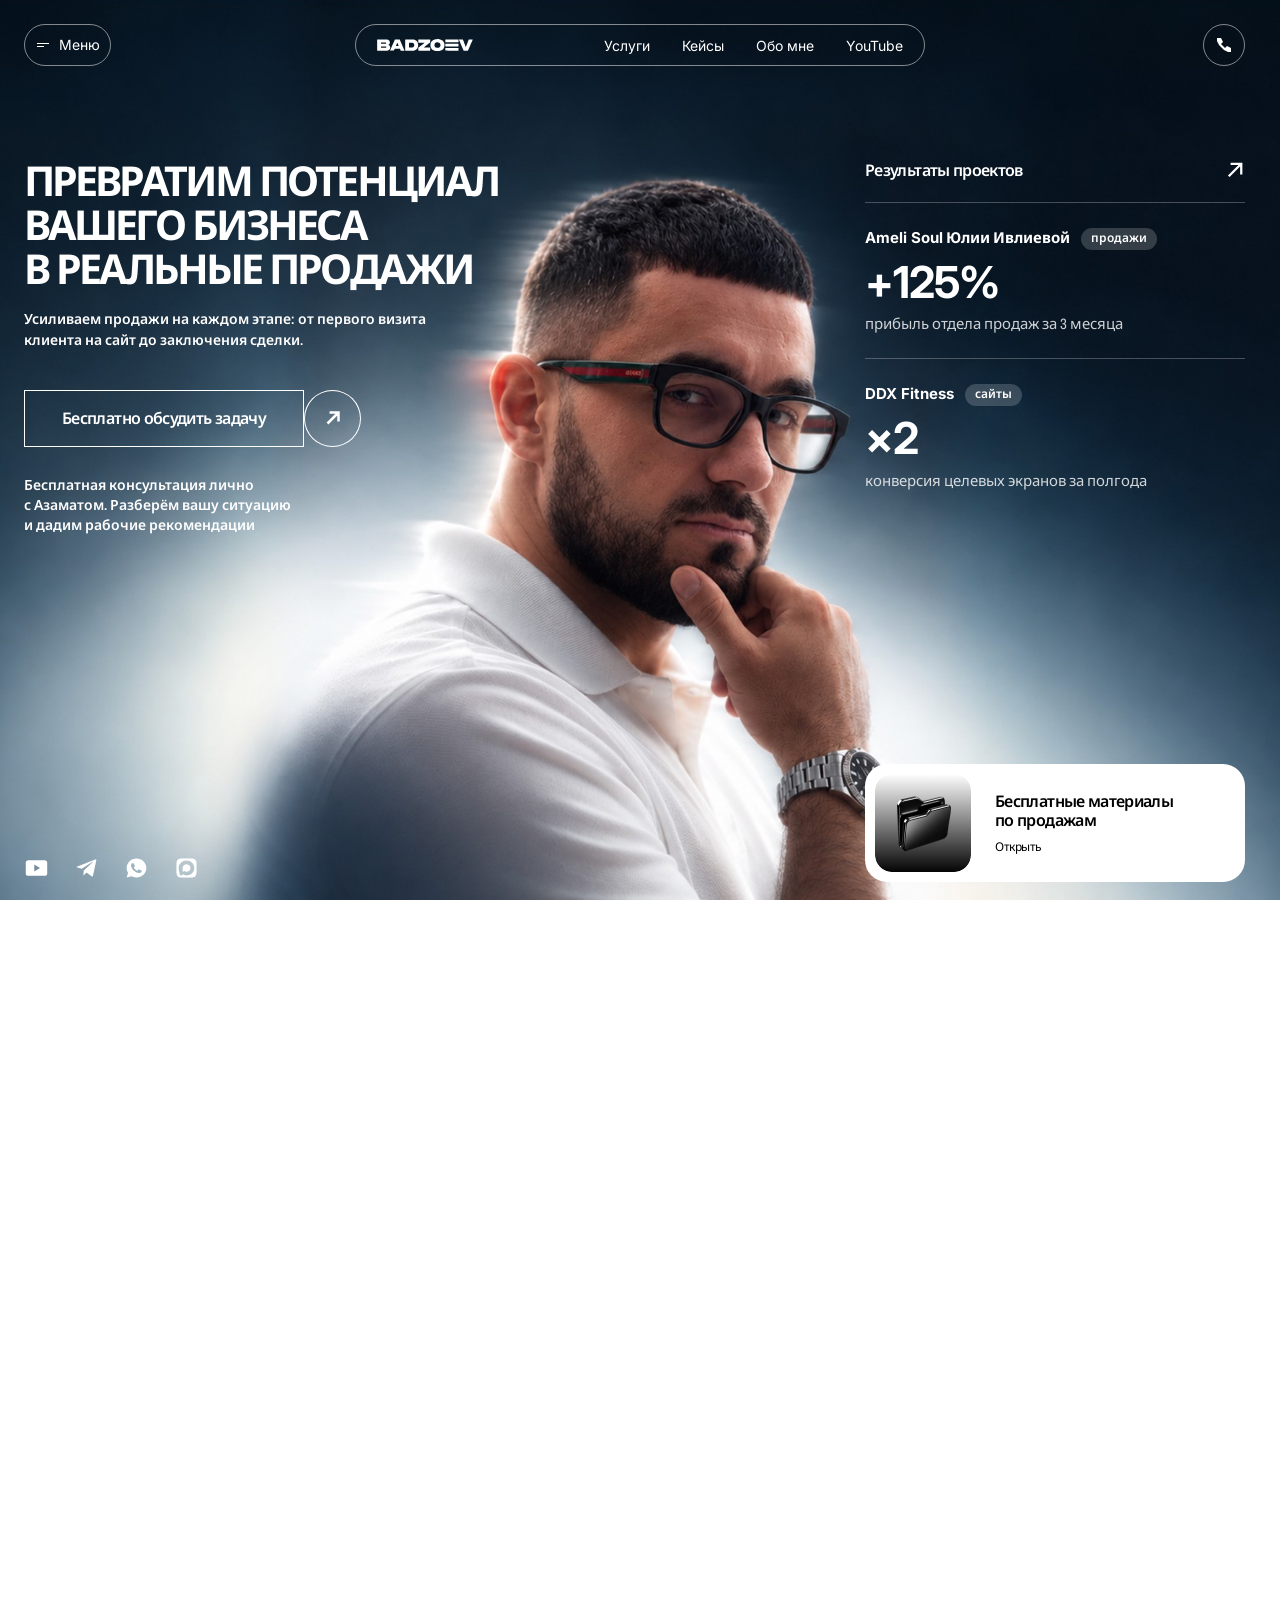
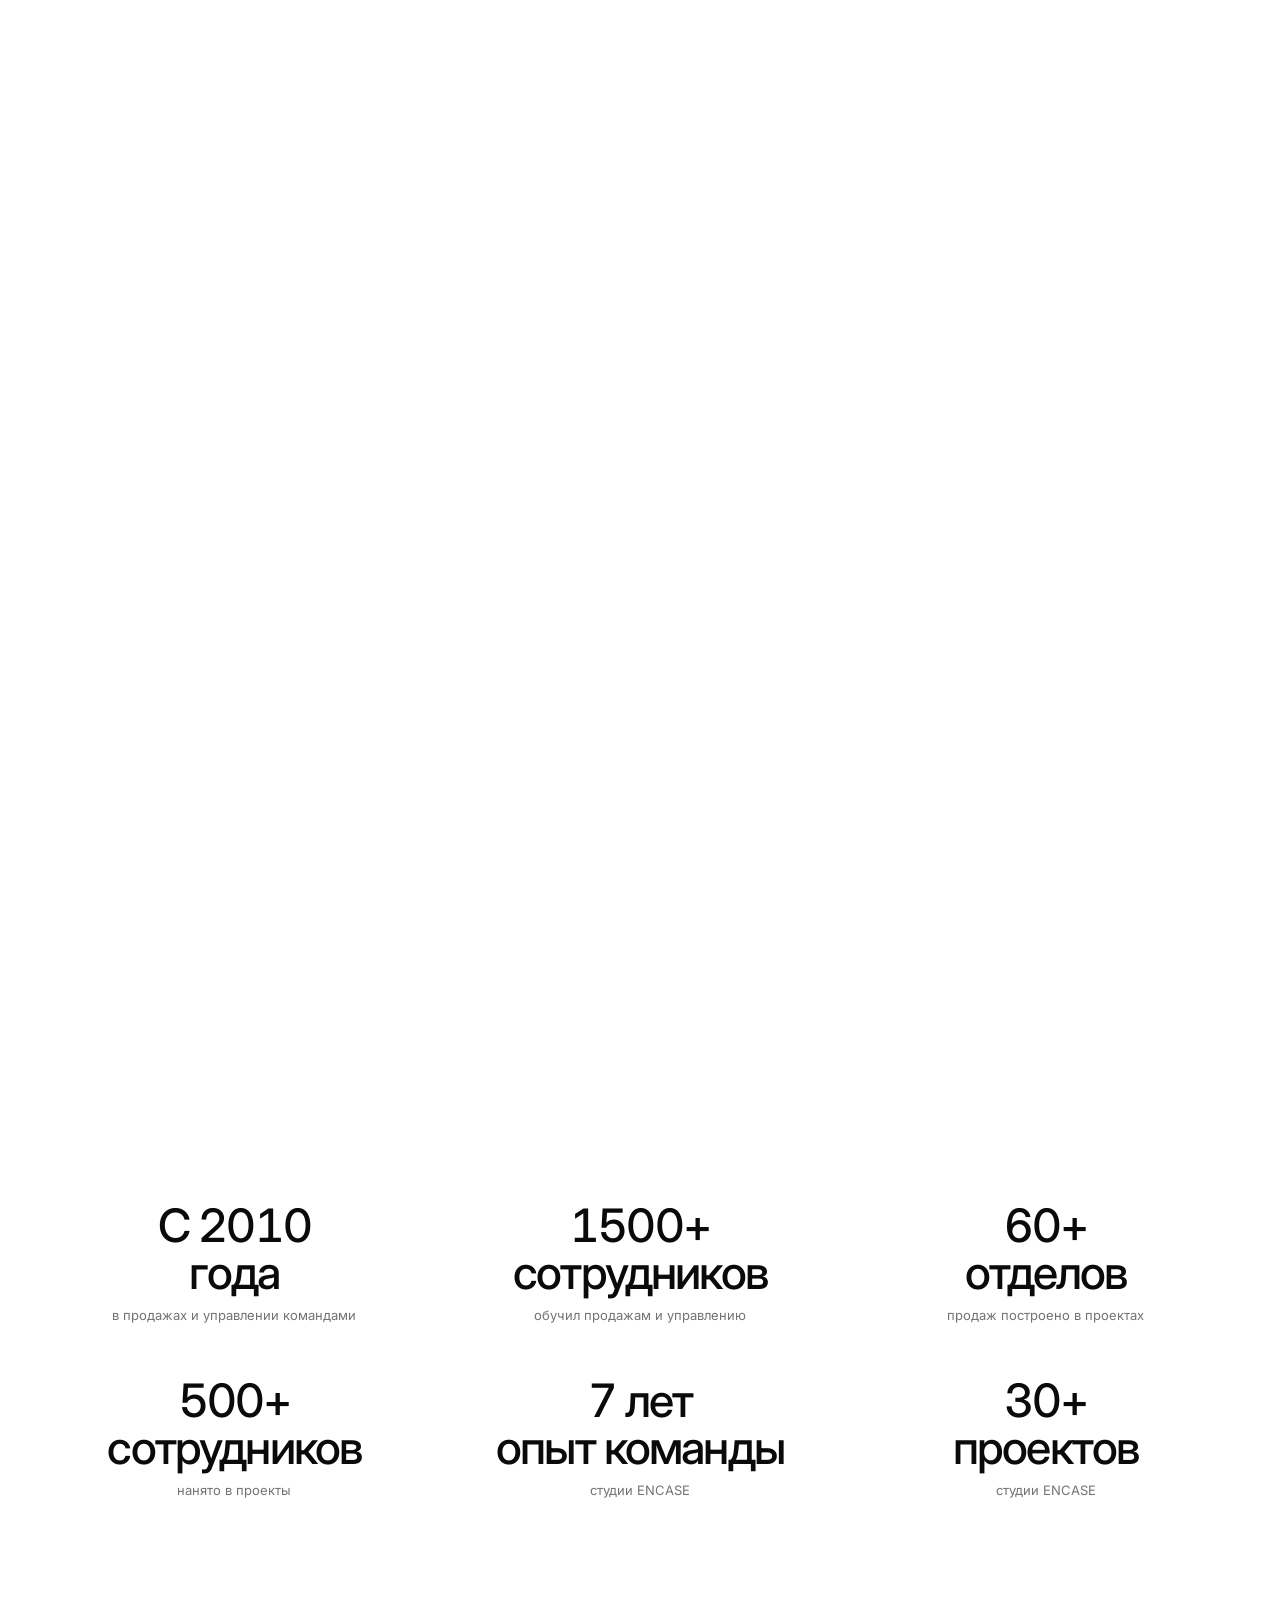
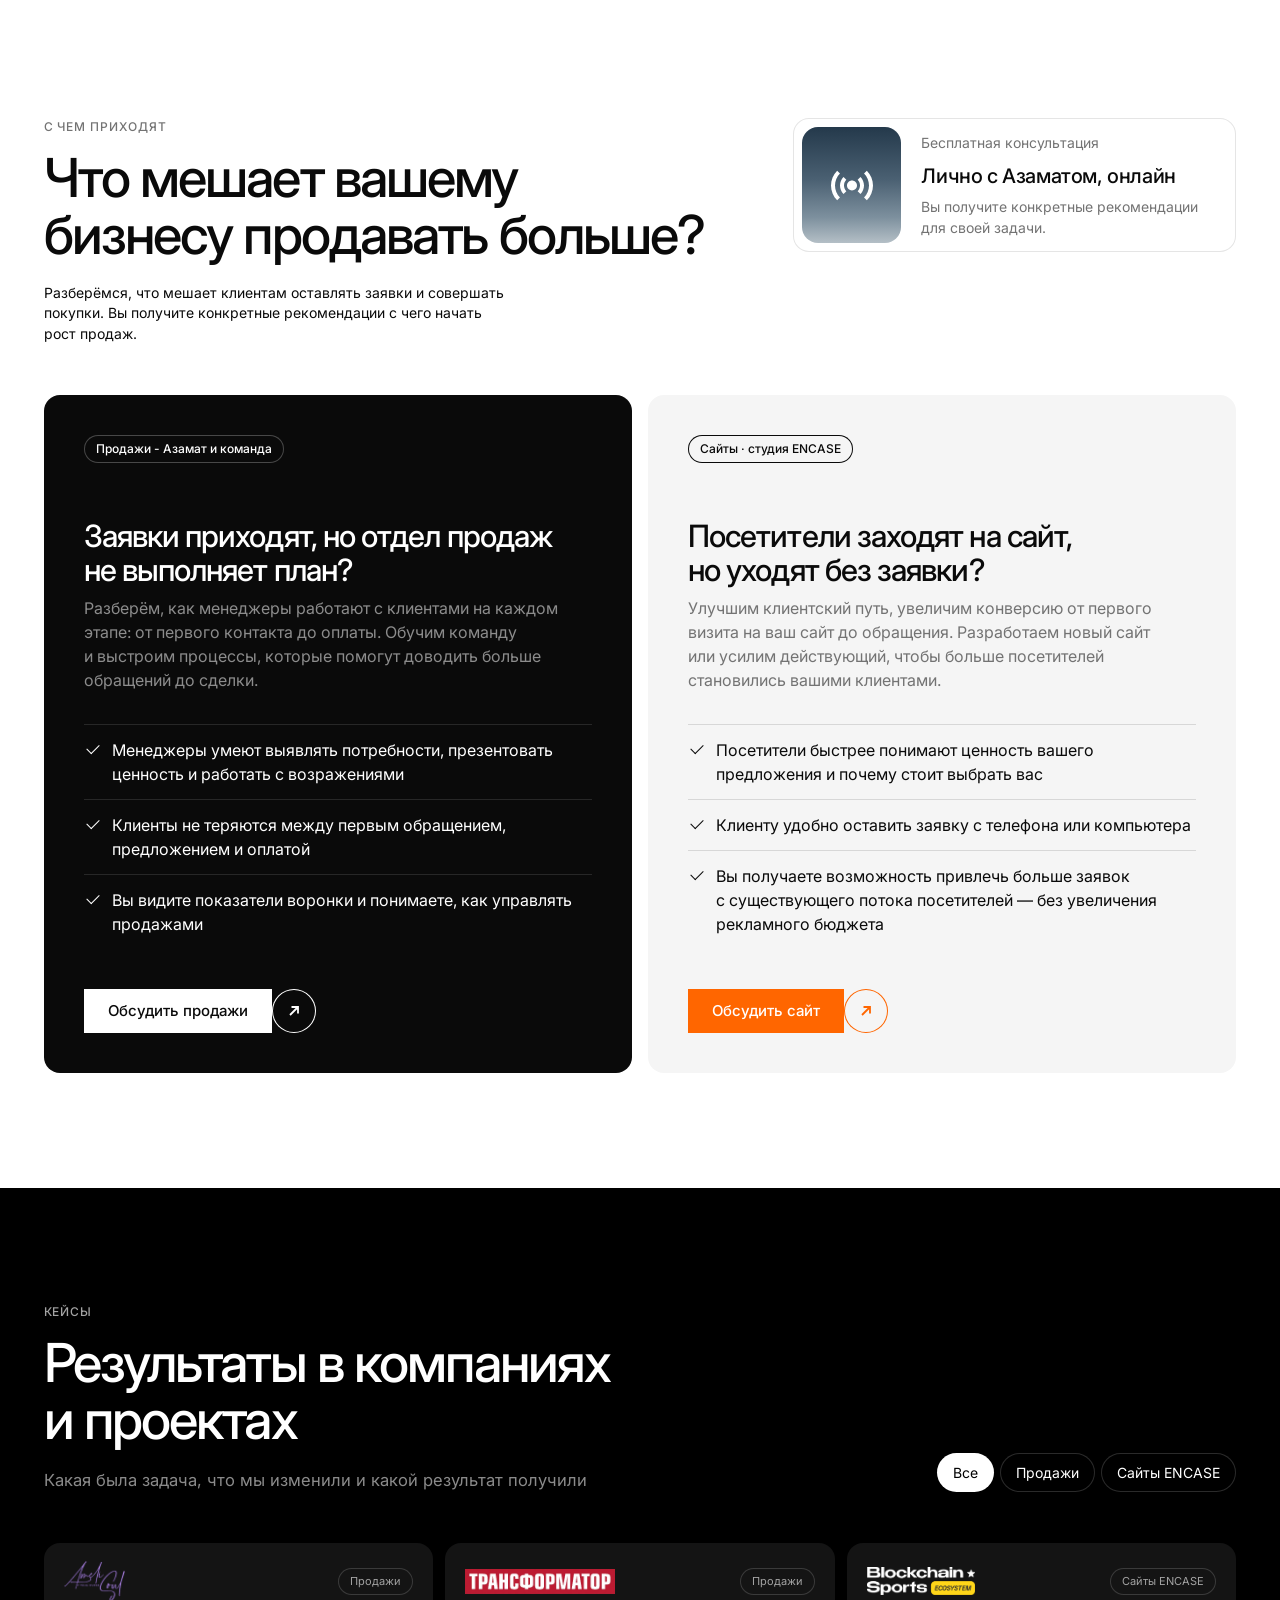
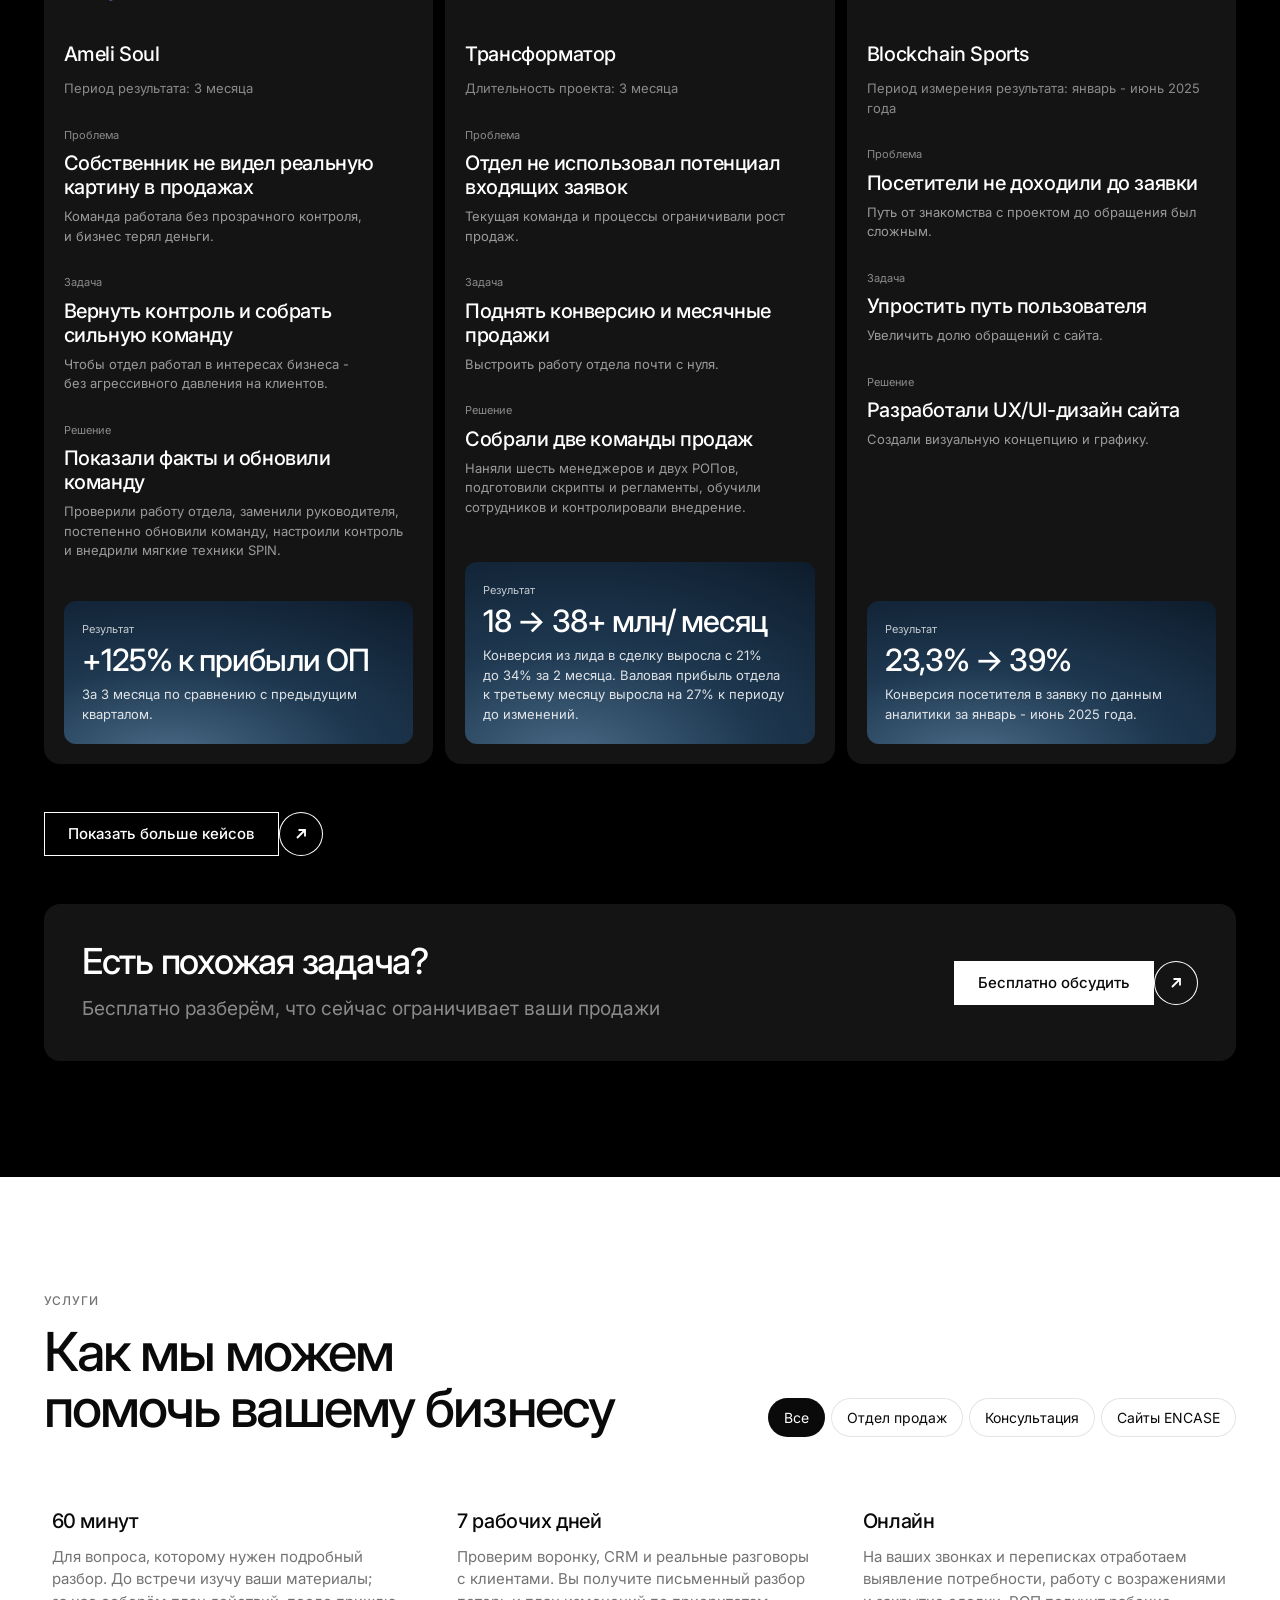
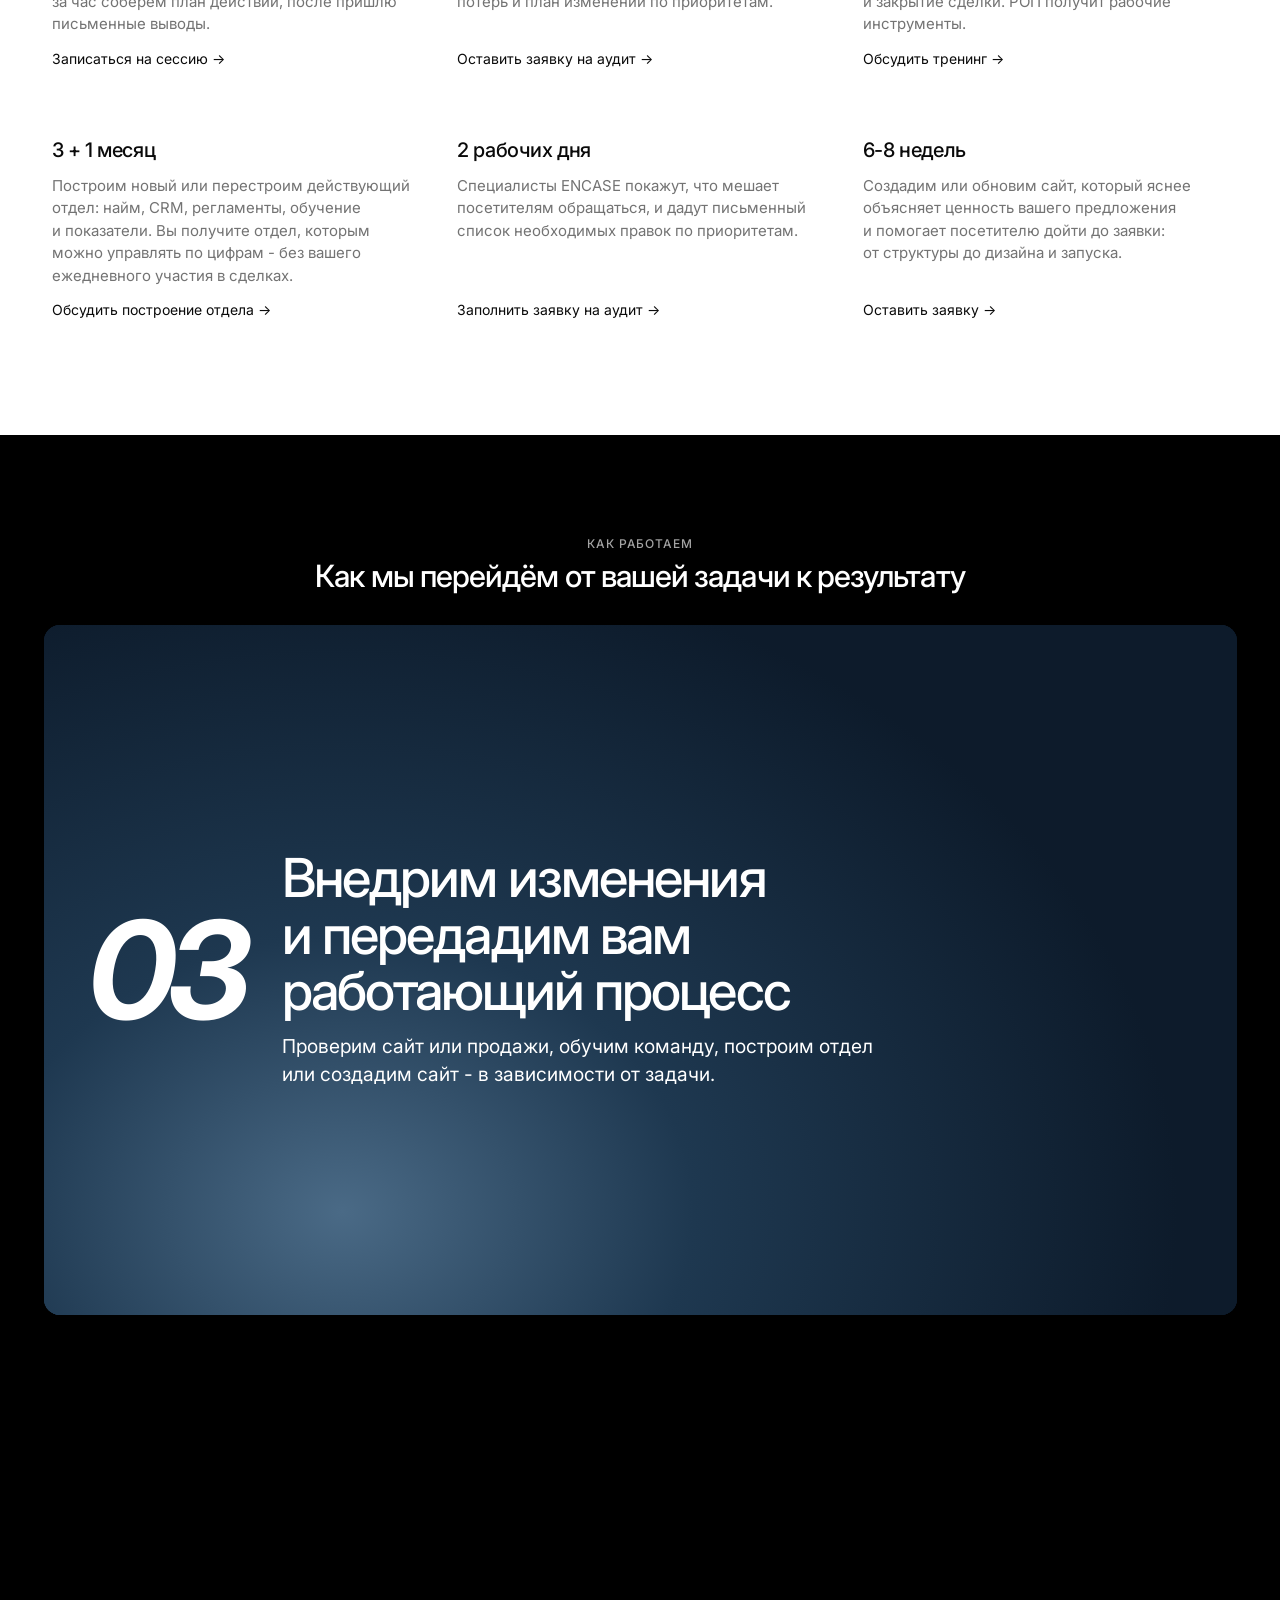
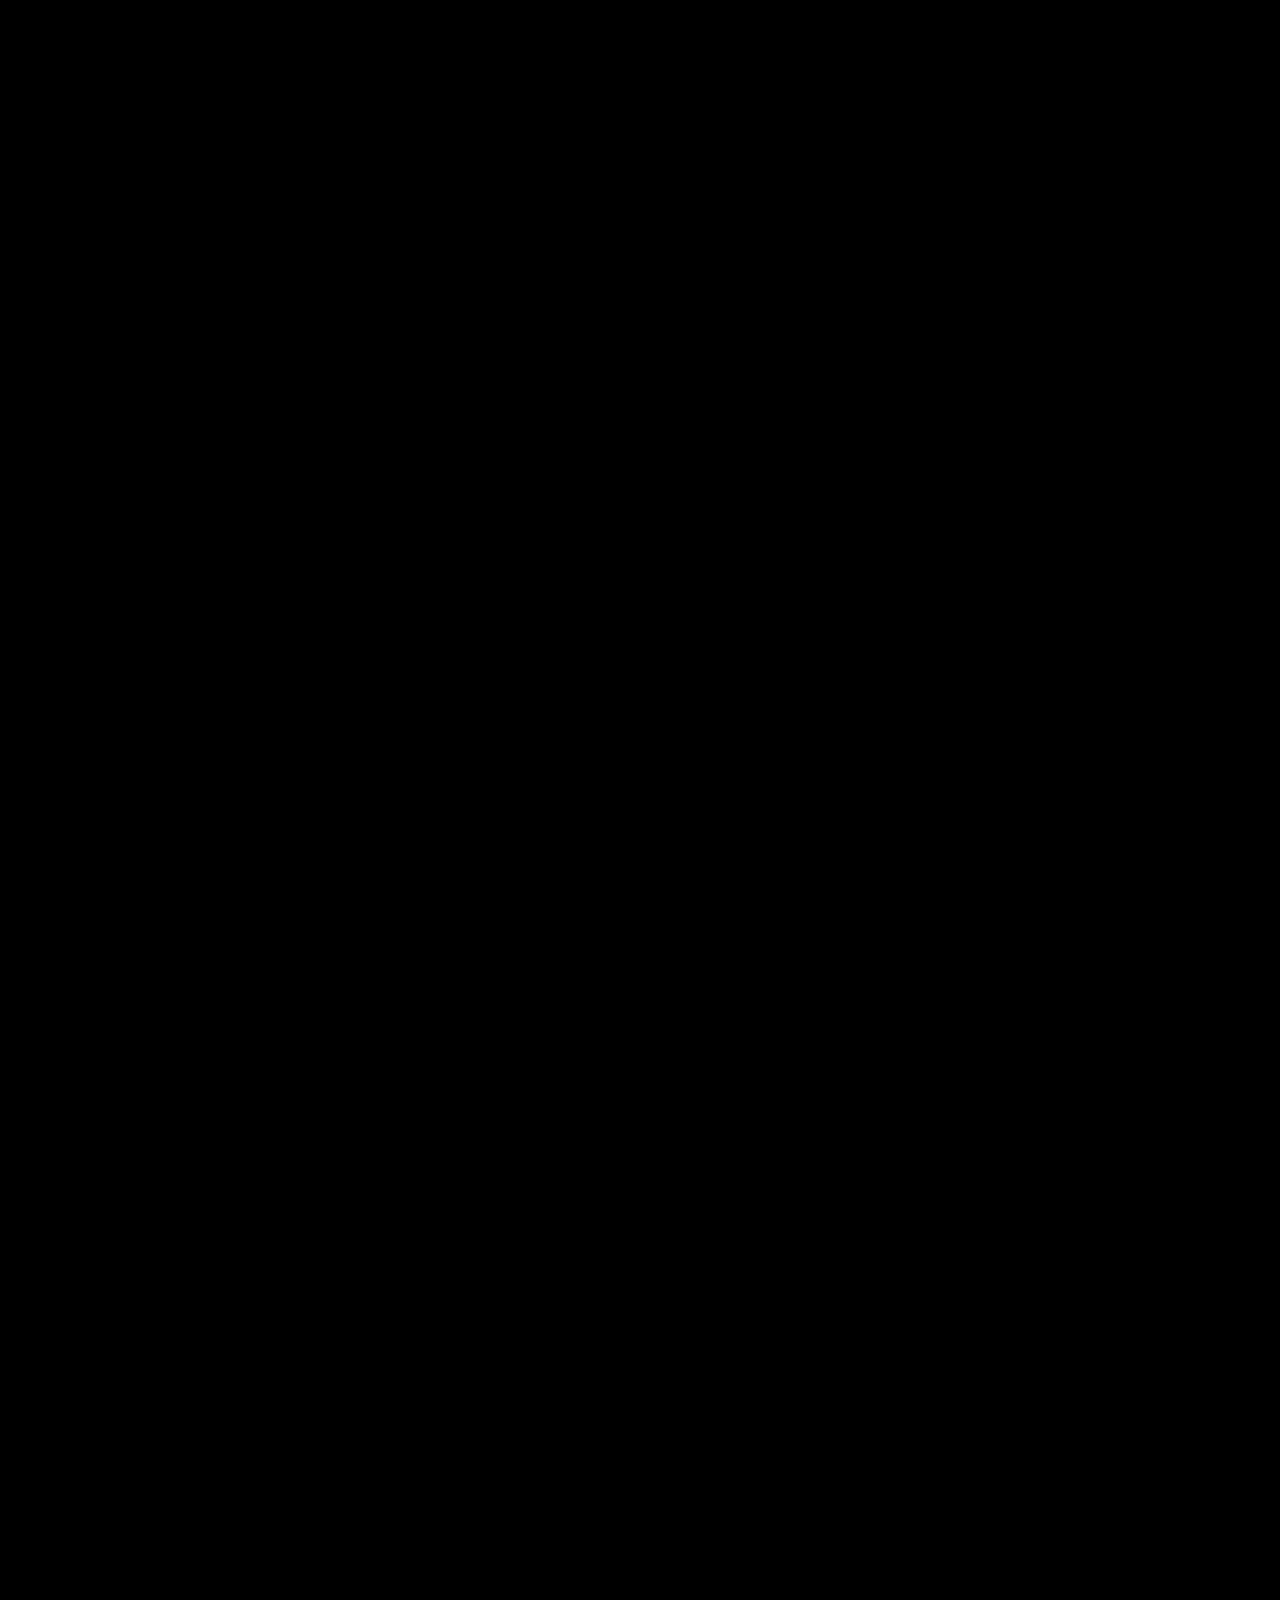
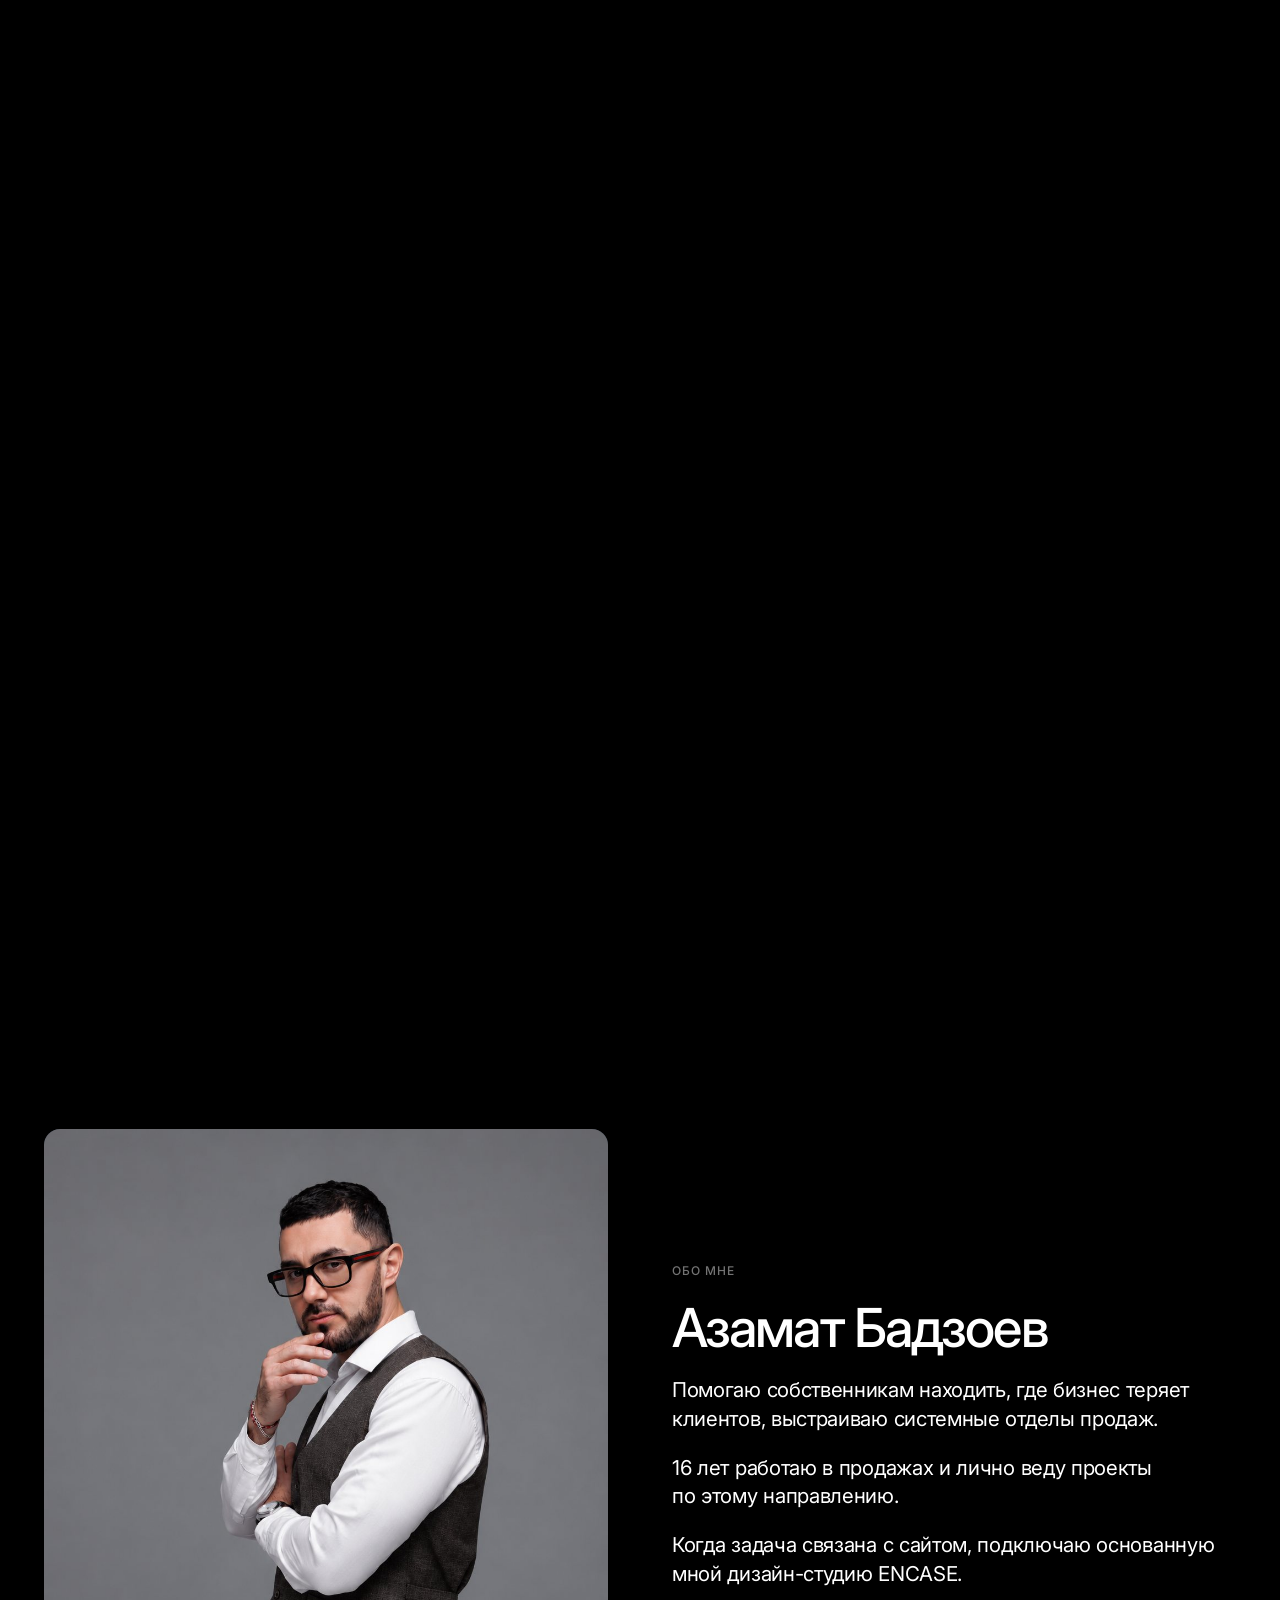
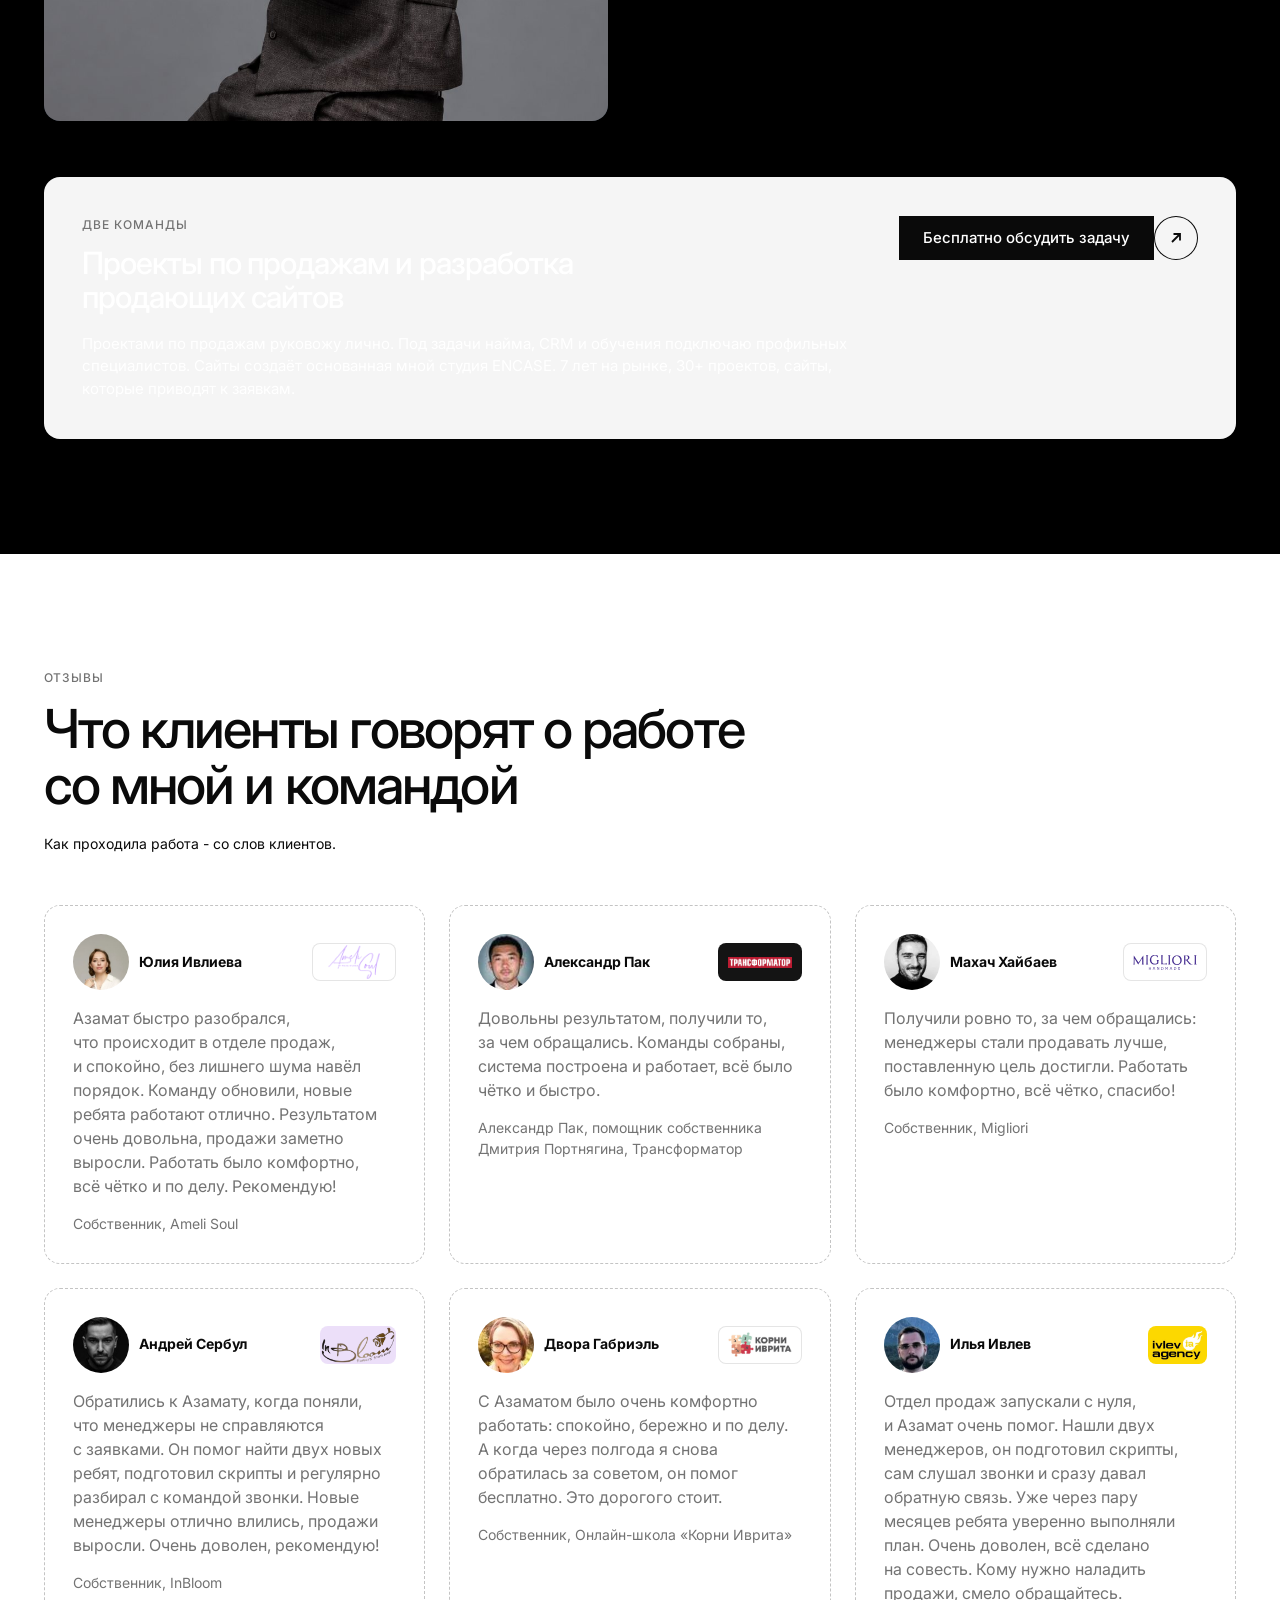
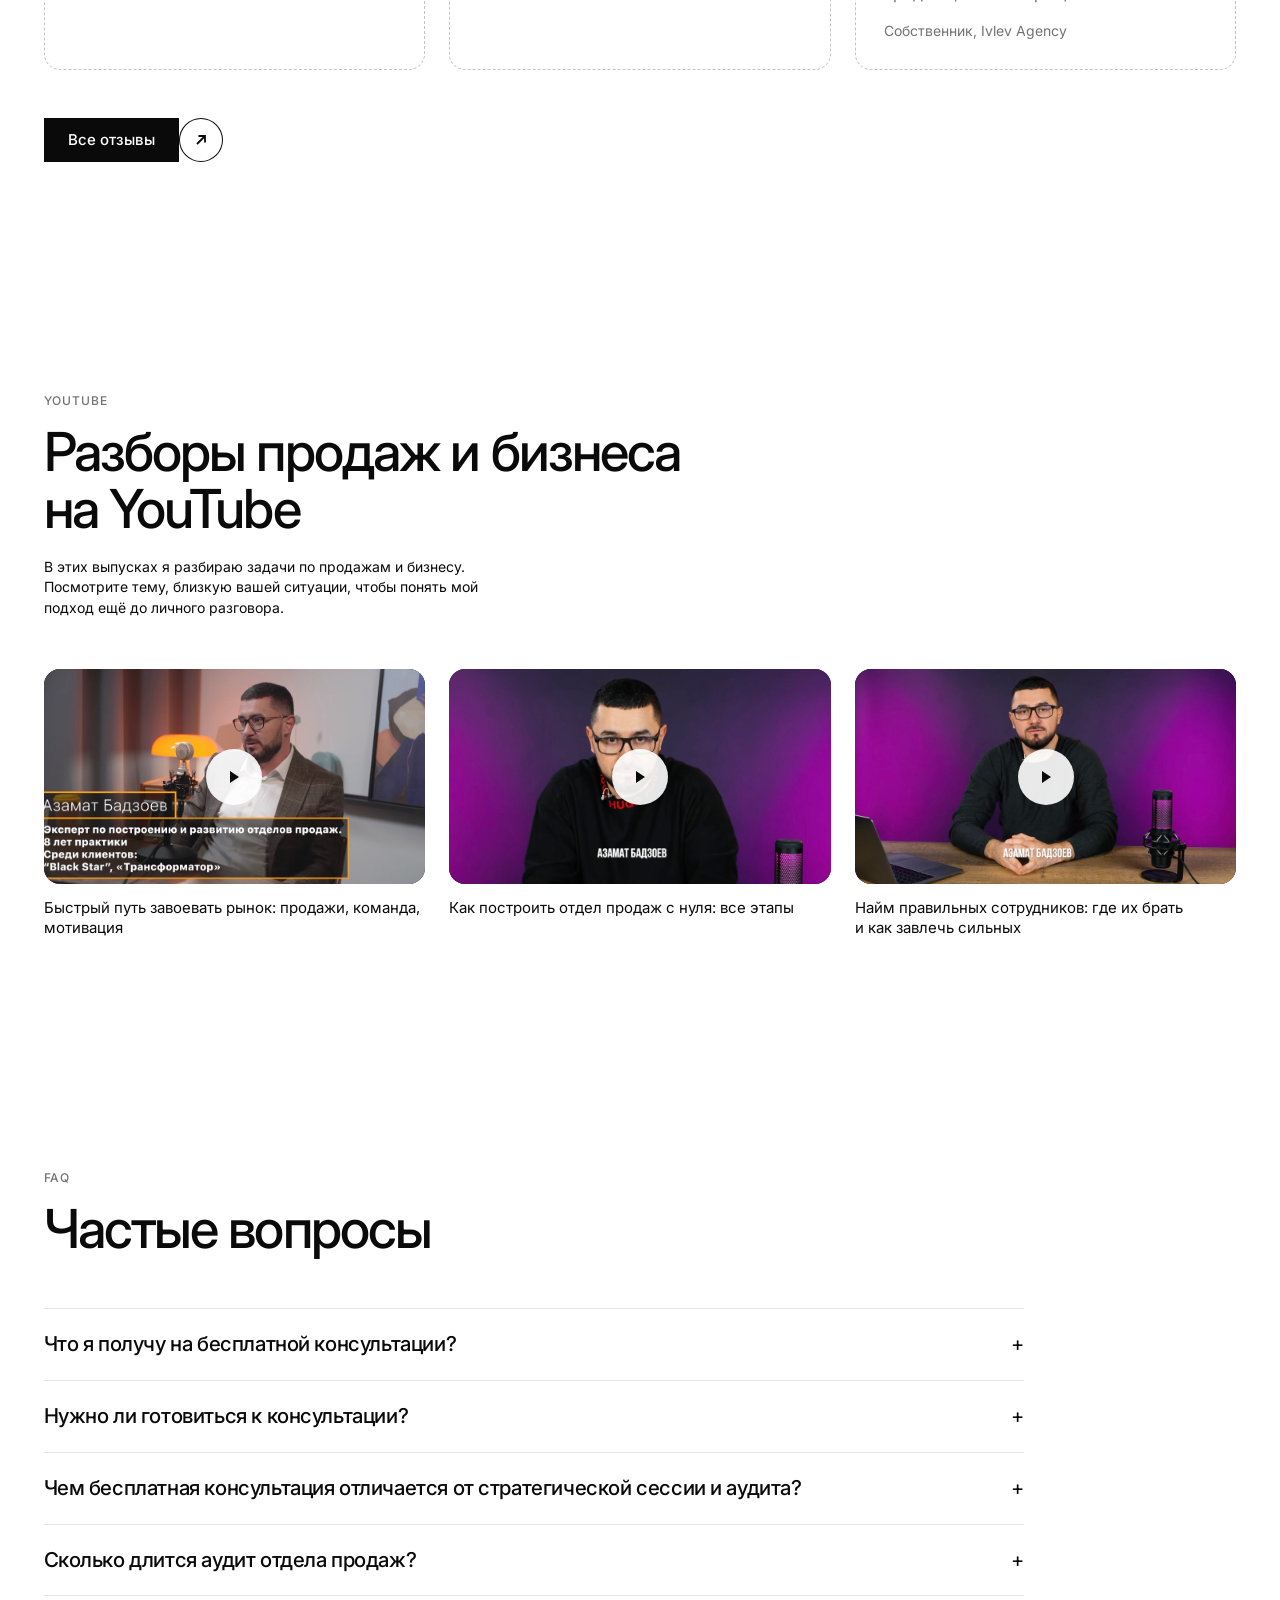
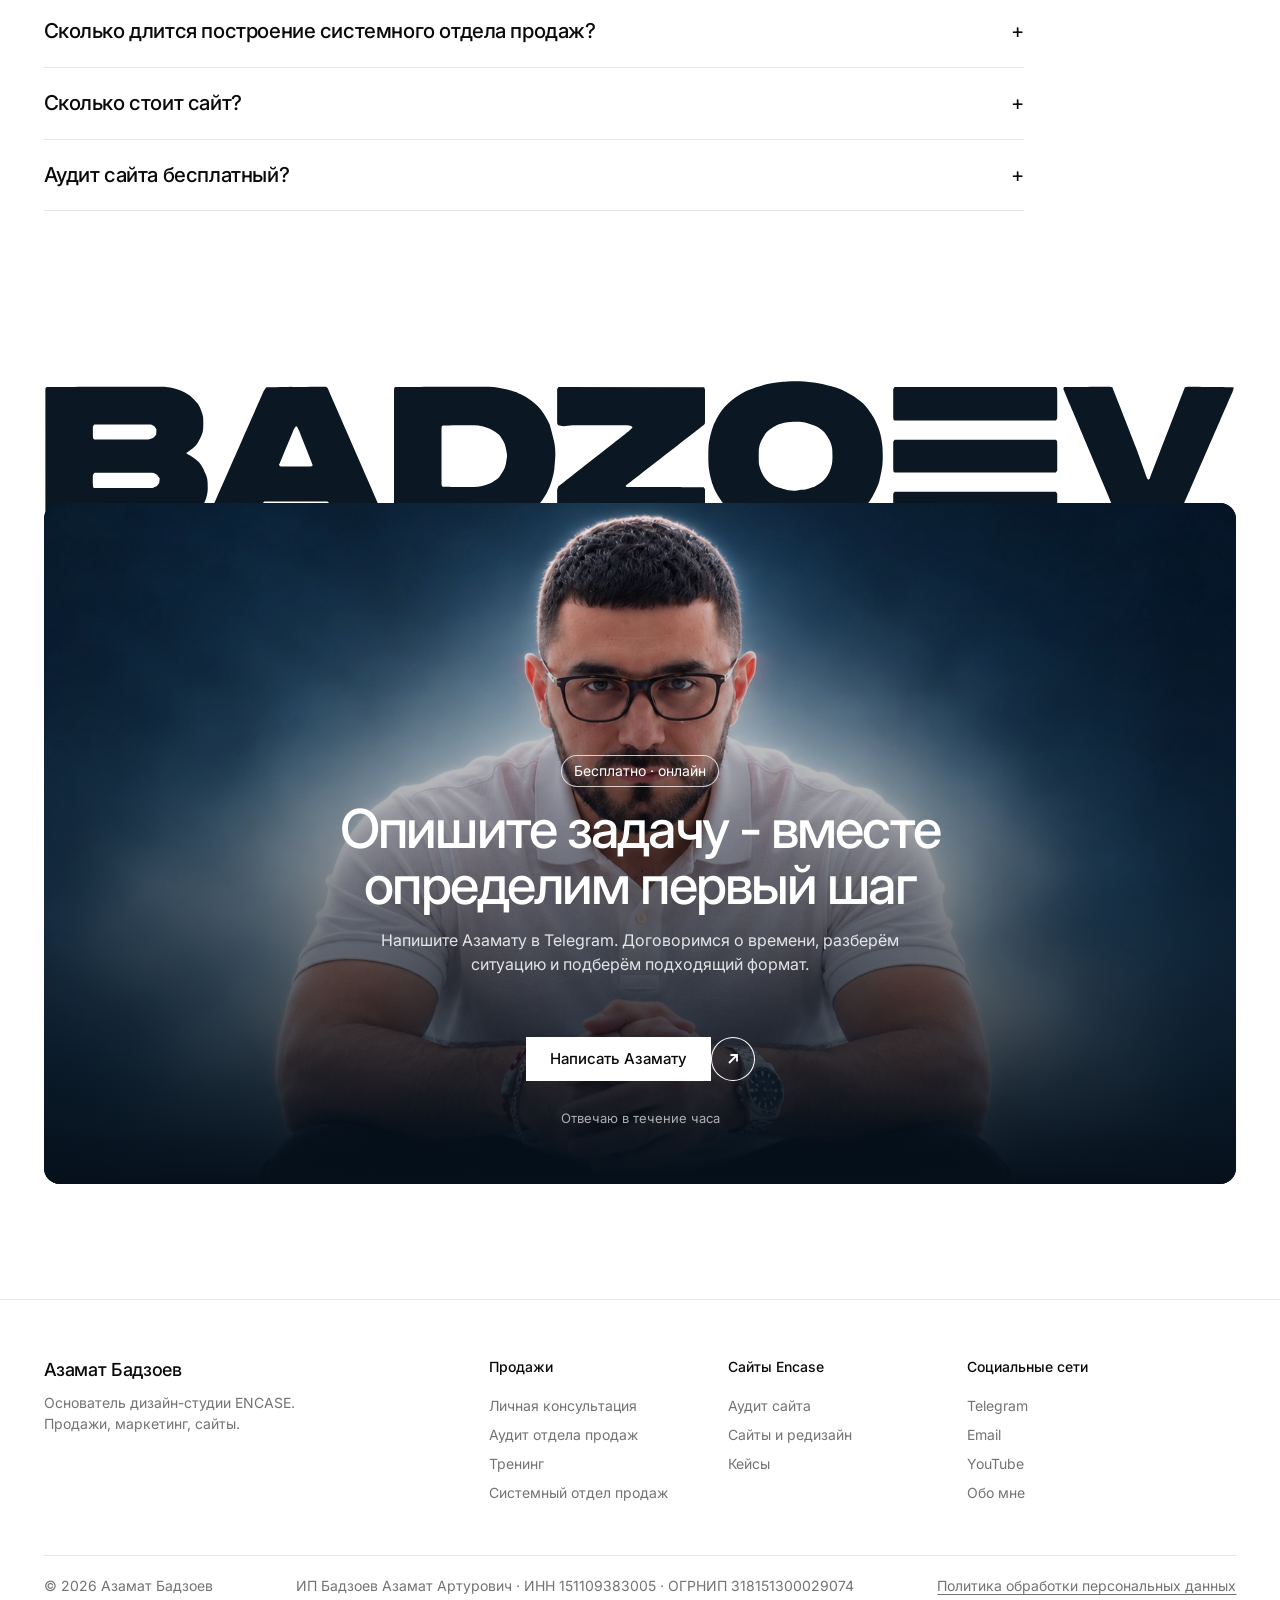
==== commit 2cef8e3d: "Add files via upload" ====
--- a/index.html
+++ b/index.html
@@ -8,7 +8,7 @@
   <link rel="preconnect" href="https://fonts.googleapis.com">
   <link rel="preconnect" href="https://fonts.gstatic.com" crossorigin>
   <link href="https://fonts.googleapis.com/css2?family=Archivo+Narrow:wght@400;600;700&family=Inter:ital,wght@0,400;0,500;0,600;0,700;1,700&family=Noto+Sans:wght@400;600;700&family=Red+Rose:wght@700&display=swap" rel="stylesheet">
-  <link rel="stylesheet" href="styles.css?v=48">
+  <link rel="stylesheet" href="styles.css?v=49">
   <script>if(!matchMedia('(prefers-reduced-motion: reduce)').matches){var d=document.documentElement;d.classList.add('motion','is-loading');setTimeout(function(){d.classList.remove('is-loading')},6000)}</script>
 <script defer src="materials/materials.js"></script></head>
 <body>
@@ -51,7 +51,7 @@
         <p class="eyebrow">Продажи</p>
         <button type="button" data-service="consult">Стратегическая сессия</button>
         <button type="button" data-service="audit">Аудит отдела продаж</button>
-        <button type="button" data-service="training">Тренинг</button>
+        <button type="button" data-service="training">Тренинги по продажам</button>
         <button type="button" data-service="turnkey">Системный отдел продаж</button>
       </div>
       <div>
@@ -63,8 +63,9 @@
   </div>
   <div class="menu__soc">
     <a href="https://www.youtube.com/@azamatsales" target="_blank" rel="noopener" aria-label="YouTube"><img src="icon-youtube.svg" alt=""></a>
-    <a href="https://t.me/azamat_badzoev" target="_blank" rel="noopener" aria-label="Telegram"><img src="icon-telegram.svg" alt=""></a>
-    <a href="#contact" aria-label="WhatsApp"><img src="icon-whatsapp.svg" alt=""></a>
+    <a href="https://t.me/azamatsale" target="_blank" rel="noopener" aria-label="Telegram-канал"><img src="icon-telegram.svg" alt=""></a>
+    <a href="https://wa.me/79191040307?text=%D0%9F%D1%80%D0%B8%D0%B2%D0%B5%D1%82%21%20%D0%A5%D0%BE%D1%87%D1%83%20%D0%B7%D0%B0%D0%BF%D0%B8%D1%81%D0%B0%D1%82%D1%8C%D1%81%D1%8F%20%D0%BD%D0%B0%20%D0%BA%D0%BE%D0%BD%D1%81%D1%83%D0%BB%D1%8C%D1%82%D0%B0%D1%86%D0%B8%D1%8E." target="_blank" rel="noopener" aria-label="WhatsApp"><img src="icon-whatsapp.svg" alt=""></a>
+    <a href="https://max.ru/u/f9LHodD0cOKrQbhMlkFZ9_cXfjigjcW1AtoauDAkbohpTkhl7jsu0jF-p0Q" target="_blank" rel="noopener" aria-label="Max"><img src="icon-max.svg" alt=""></a>
   </div>
   <div class="msvc" id="menuService" role="region" aria-labelledby="menuServiceTitle" hidden>
     <button class="menu__close msvc__close" type="button" id="menuServiceClose" aria-label="Закрыть"><svg width="16" height="16" viewBox="0 0 16 16" aria-hidden="true"><path d="M3 3l10 10M13 3 3 13" stroke="currentColor" stroke-width="1.5" fill="none"/></svg><span>Закрыть</span></button>
@@ -94,12 +95,12 @@
       <div class="hero-over" id="heroOver">
         <div class="topbar">
           <button class="seg menu-btn" type="button" data-menu-open><span class="menu-btn__icon" aria-hidden="true"></span>Меню</button>
-          <a class="seg seg--phone" href="https://t.me/azamat_badzoev" target="_blank" rel="noopener" aria-label="Связаться с Азаматом"><img src="icon-phone.svg" width="16" height="16" alt=""></a>
+          <a class="seg seg--phone" href="tel:+79191040307" aria-label="Позвонить: +7 919 104-03-07"><img src="icon-phone.svg" width="16" height="16" alt=""></a>
         </div>
 
         <div class="hero-copy">
-          <h1 class="hero-h1">Ваш бизнес может продавать больше. Покажу где</h1>
-          <p class="hero-lead">Найду, где бизнес теряет деньги - на сайте, в обработке заявок или в отделе продаж. Отдел продаж выстрою лично, сайт под заявки сделает моя студия ENCASE.</p>
+          <h1 class="hero-h1">Превратим потенциал вашего бизнеса в реальные продажи</h1>
+          <p class="hero-lead">Усиливаем продажи на каждом этапе: от первого визита клиента на сайт до заключения сделки.</p>
           <a class="hero-cta" href="https://t.me/azamat_badzoev" target="_blank" rel="noopener">
             <span class="hero-cta__label">Бесплатно обсудить задачу</span>
             <span class="circle"><svg width="22" height="22" viewBox="0 0 16 16" aria-hidden="true"><path d="M4 12 12 4M5.5 4H12v6.5" stroke="currentColor" stroke-width="1.8" fill="none"/></svg></span>
@@ -110,14 +111,14 @@
         <div class="hero-res">
           <a class="hero-res__head" href="#cases"><span>Результаты проектов</span><svg width="20" height="20" viewBox="0 0 16 16" aria-hidden="true"><path d="M3 13 13 3M4.5 3H13v8.5" stroke="currentColor" stroke-width="1.8" fill="none"/></svg></a>
           <div class="hero-res__item">
-            <p class="hero-res__name">Трансформатор</p>
-            <p class="hero-res__v">21% → 34%</p>
-            <p class="hero-res__cap">конверсия из лида в сделку за 2 месяца</p>
+            <p class="hero-res__name"><span class="hero-res__latin">Ameli Soul</span> Юлии Ивлиевой <span class="hero-res__tag">продажи</span></p>
+            <p class="hero-res__v">+125%</p>
+            <p class="hero-res__cap">прибыль отдела продаж за 3 месяца</p>
           </div>
           <div class="hero-res__item">
-            <p class="hero-res__name"><span class="hero-res__latin">Ameli Soul</span> Юлии Ивлиевой</p>
-            <p class="hero-res__v">+125%</p>
-            <p class="hero-res__cap">валовая прибыль отдела продаж за 3 месяца</p>
+            <p class="hero-res__name"><span class="hero-res__latin">DDX Fitness</span> <span class="hero-res__tag">сайты</span></p>
+            <p class="hero-res__v">×2</p>
+            <p class="hero-res__cap">конверсия целевых экранов за полгода</p>
           </div>
         </div>
 
@@ -131,8 +132,9 @@
 
         <div class="hero-foot">
           <a href="https://www.youtube.com/@azamatsales" target="_blank" rel="noopener" aria-label="YouTube"><img src="icon-youtube.svg" alt=""></a>
-          <a href="https://t.me/azamat_badzoev" target="_blank" rel="noopener" aria-label="Telegram"><img src="icon-telegram.svg" alt=""></a>
-          <a href="#contact" aria-label="WhatsApp"><img src="icon-whatsapp.svg" alt=""></a>
+          <a href="https://t.me/azamatsale" target="_blank" rel="noopener" aria-label="Telegram-канал"><img src="icon-telegram.svg" alt=""></a>
+          <a href="https://wa.me/79191040307?text=%D0%9F%D1%80%D0%B8%D0%B2%D0%B5%D1%82%21%20%D0%A5%D0%BE%D1%87%D1%83%20%D0%B7%D0%B0%D0%BF%D0%B8%D1%81%D0%B0%D1%82%D1%8C%D1%81%D1%8F%20%D0%BD%D0%B0%20%D0%BA%D0%BE%D0%BD%D1%81%D1%83%D0%BB%D1%8C%D1%82%D0%B0%D1%86%D0%B8%D1%8E." target="_blank" rel="noopener" aria-label="WhatsApp"><img src="icon-whatsapp.svg" alt=""></a>
+          <a href="https://max.ru/u/f9LHodD0cOKrQbhMlkFZ9_cXfjigjcW1AtoauDAkbohpTkhl7jsu0jF-p0Q" target="_blank" rel="noopener" aria-label="Max"><img src="icon-max.svg" alt=""></a>
         </div>
       </div>
     </div>
@@ -156,7 +158,7 @@
       <div>
         <p class="eyebrow">С чем приходят</p>
         <h2 class="h2">Что мешает вашему<br>бизнесу продавать больше?</h2>
-        <p class="head__sub">Сначала найдём, где теряются заявки и сделки. Тогда бюджет пойдёт в тот этап, который сейчас сильнее всего тормозит продажи.</p>
+        <p class="head__sub">Разберёмся, что мешает клиентам оставлять заявки и совершать покупки. Вы получите конкретные рекомендации с чего начать рост продаж.</p>
       </div>
       <a class="first r-up" href="https://t.me/azamat_badzoev" target="_blank" rel="noopener">
         <span class="first__thumb"><img src="icon-live.svg" width="46" height="49" alt=""></span>
@@ -170,23 +172,23 @@
     <div class="bento">
       <article class="task task--ink r-up">
         <span class="chip chip--ink">Продажи - Азамат и команда</span>
-        <h3 class="h3">Заявки приходят, а сделок меньше,<br>чем могло бы быть?</h3>
-        <p class="task__text">Найдём, где останавливаются клиенты.<br>Вы поймёте, что исправлять в первую очередь</p>
+        <h3 class="h3">Заявки приходят, но отдел продаж не выполняет план?</h3>
+        <p class="task__text">Разберём, как менеджеры работают с клиентами на каждом этапе: от первого контакта до оплаты. Обучим команду и выстроим процессы, которые помогут доводить больше обращений до сделки.</p>
         <ul class="ticks">
-          <li>Больше обращений доходят до следующего шага и оплаты</li>
-          <li>Менеджеры работают по понятным правилам</li>
-          <li>Вы видите показатели и можете управлять продажами</li>
+          <li>Менеджеры умеют выявлять потребности, презентовать ценность и работать с возражениями</li>
+          <li>Клиенты не теряются между первым обращением, предложением и оплатой</li>
+          <li>Вы видите показатели воронки и понимаете, как управлять продажами</li>
         </ul>
         <a class="act act--inv" href="https://t.me/azamat_badzoev" target="_blank" rel="noopener"><span class="act__l">Обсудить продажи</span><span class="act__c"><svg width="16" height="16" viewBox="0 0 16 16" aria-hidden="true"><path d="M4 12 12 4M5.5 4H12v6.5" stroke="currentColor" stroke-width="1.8" fill="none"/></svg></span></a>
       </article>
       <article class="task task--mist r-up">
         <span class="chip chip--line">Сайты · студия ENCASE</span>
-        <h3 class="h3">Посетители заходят на сайт,<br>но редко оставляют заявку?</h3>
-        <p class="task__text">Покажем, что мешает понять ваше предложение и обратиться.<br>Затем предложим изменения, которые упрощают путь к заявке</p>
+        <h3 class="h3">Посетители заходят на сайт, но уходят без заявки?</h3>
+        <p class="task__text">Улучшим клиентский путь, увеличим конверсию от первого визита на ваш сайт до обращения. Разработаем новый сайт или усилим действующий, чтобы больше посетителей становились вашими клиентами.</p>
         <ul class="ticks">
-          <li>Клиент быстрее понимает, почему стоит выбрать вас</li>
-          <li>Ему проще оставить заявку с компьютера и телефона</li>
-          <li>Вы знаете, какие изменения на сайте контролировать в первую очередь</li>
+          <li>Посетители быстрее понимают ценность вашего предложения и почему стоит выбрать вас</li>
+          <li>Клиенту удобно оставить заявку с телефона или компьютера</li>
+          <li>Вы получаете возможность привлечь больше заявок с существующего потока посетителей — без увеличения рекламного бюджета</li>
         </ul>
         <a class="act act--orange" href="https://t.me/azamat_badzoev" target="_blank" rel="noopener"><span class="act__l">Обсудить сайт</span><span class="act__c"><svg width="16" height="16" viewBox="0 0 16 16" aria-hidden="true"><path d="M4 12 12 4M5.5 4H12v6.5" stroke="currentColor" stroke-width="1.8" fill="none"/></svg></span></a>
       </article>
@@ -466,6 +468,6 @@
   <div class="drawer__body" id="drawerBody"></div>
 </dialog>
 
-<script src="script.js?v=48"></script>
+<script src="script.js?v=49"></script>
 </body>
 </html>
--- a/styles.css
+++ b/styles.css
@@ -34,7 +34,7 @@
 }
 
 *, *::before, *::after { box-sizing: border-box; }
-html { scroll-padding-top: 88px; -webkit-text-size-adjust: 100%; }
+html { scroll-padding-top: 0; -webkit-text-size-adjust: 100%; }
 html.motion { scroll-behavior: smooth; }
 body {
   margin: 0; background: var(--bg); color: var(--fg);
@@ -223,6 +223,7 @@
 .hero-res__item:last-child { padding-bottom: 0; }
 .hero-res__name { font-size: 15px; font-weight: 700; }
 .hero-res__latin { font-family: Inter, sans-serif; }
+.hero-res__tag { display: inline-block; margin-left: 8px; padding: 3px 10px; border-radius: 99px; background: rgba(255,255,255,.18); font-size: 12px; font-weight: 600; line-height: 1.3; vertical-align: 1px; }
 .hero-res__v { margin-top: 6px; font: 700 44px/1.2 Inter, sans-serif; letter-spacing: -.02em; white-space: nowrap; }
 .hero-res__cap { margin-top: 6px; font-size: 15px; line-height: 1.33; opacity: .8; }
 .hero-card {
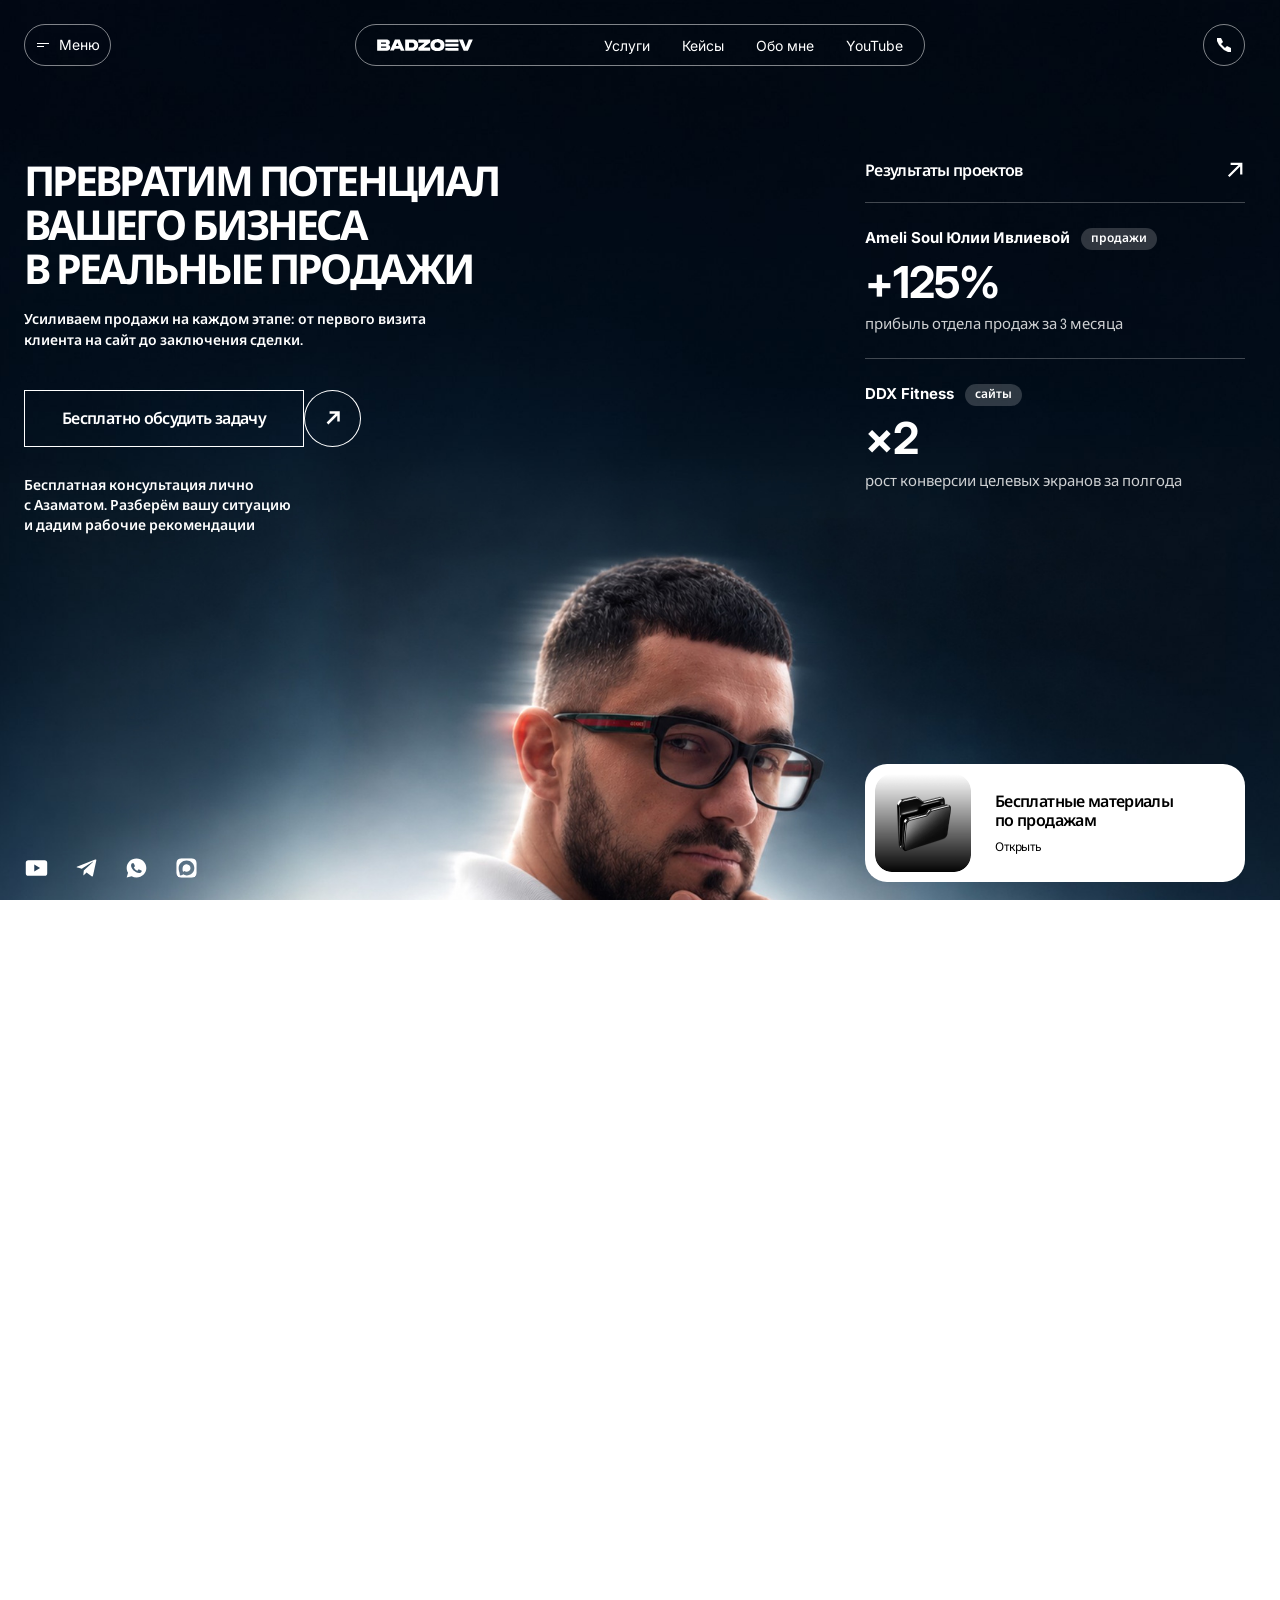
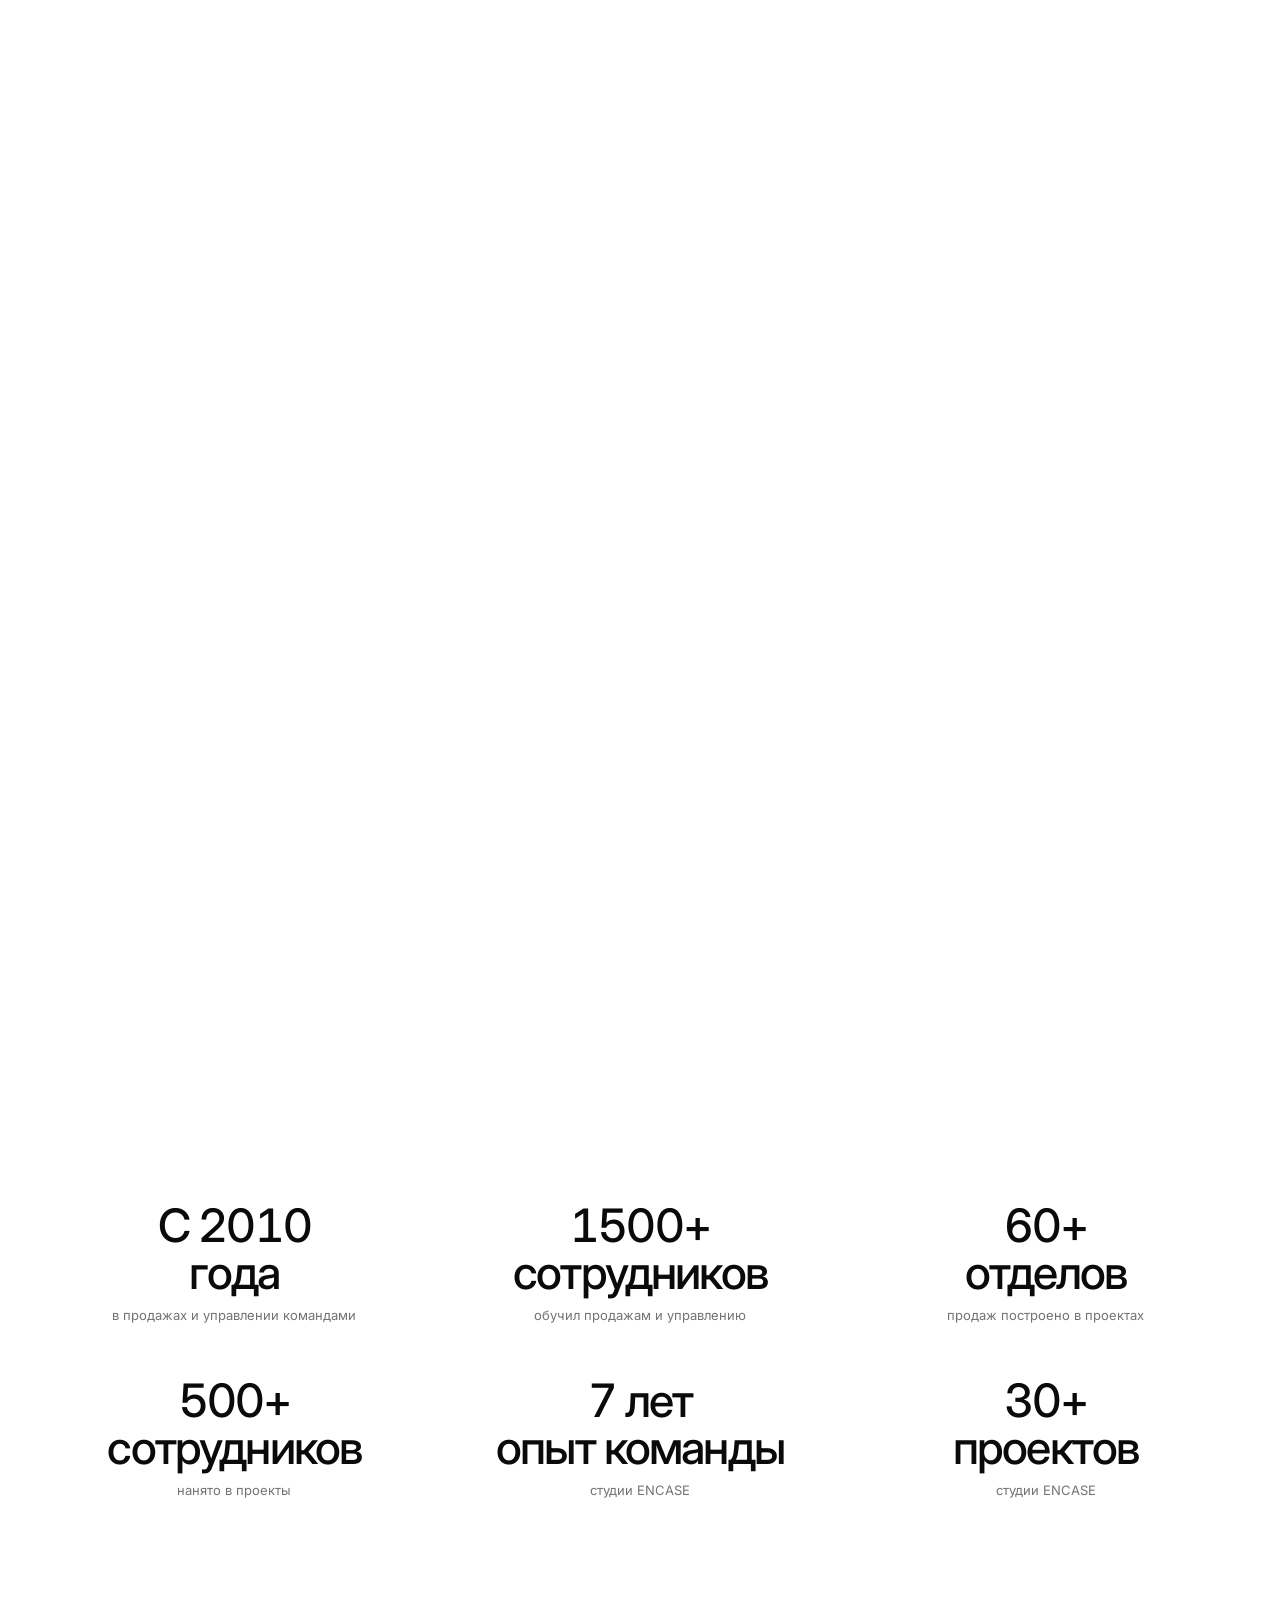
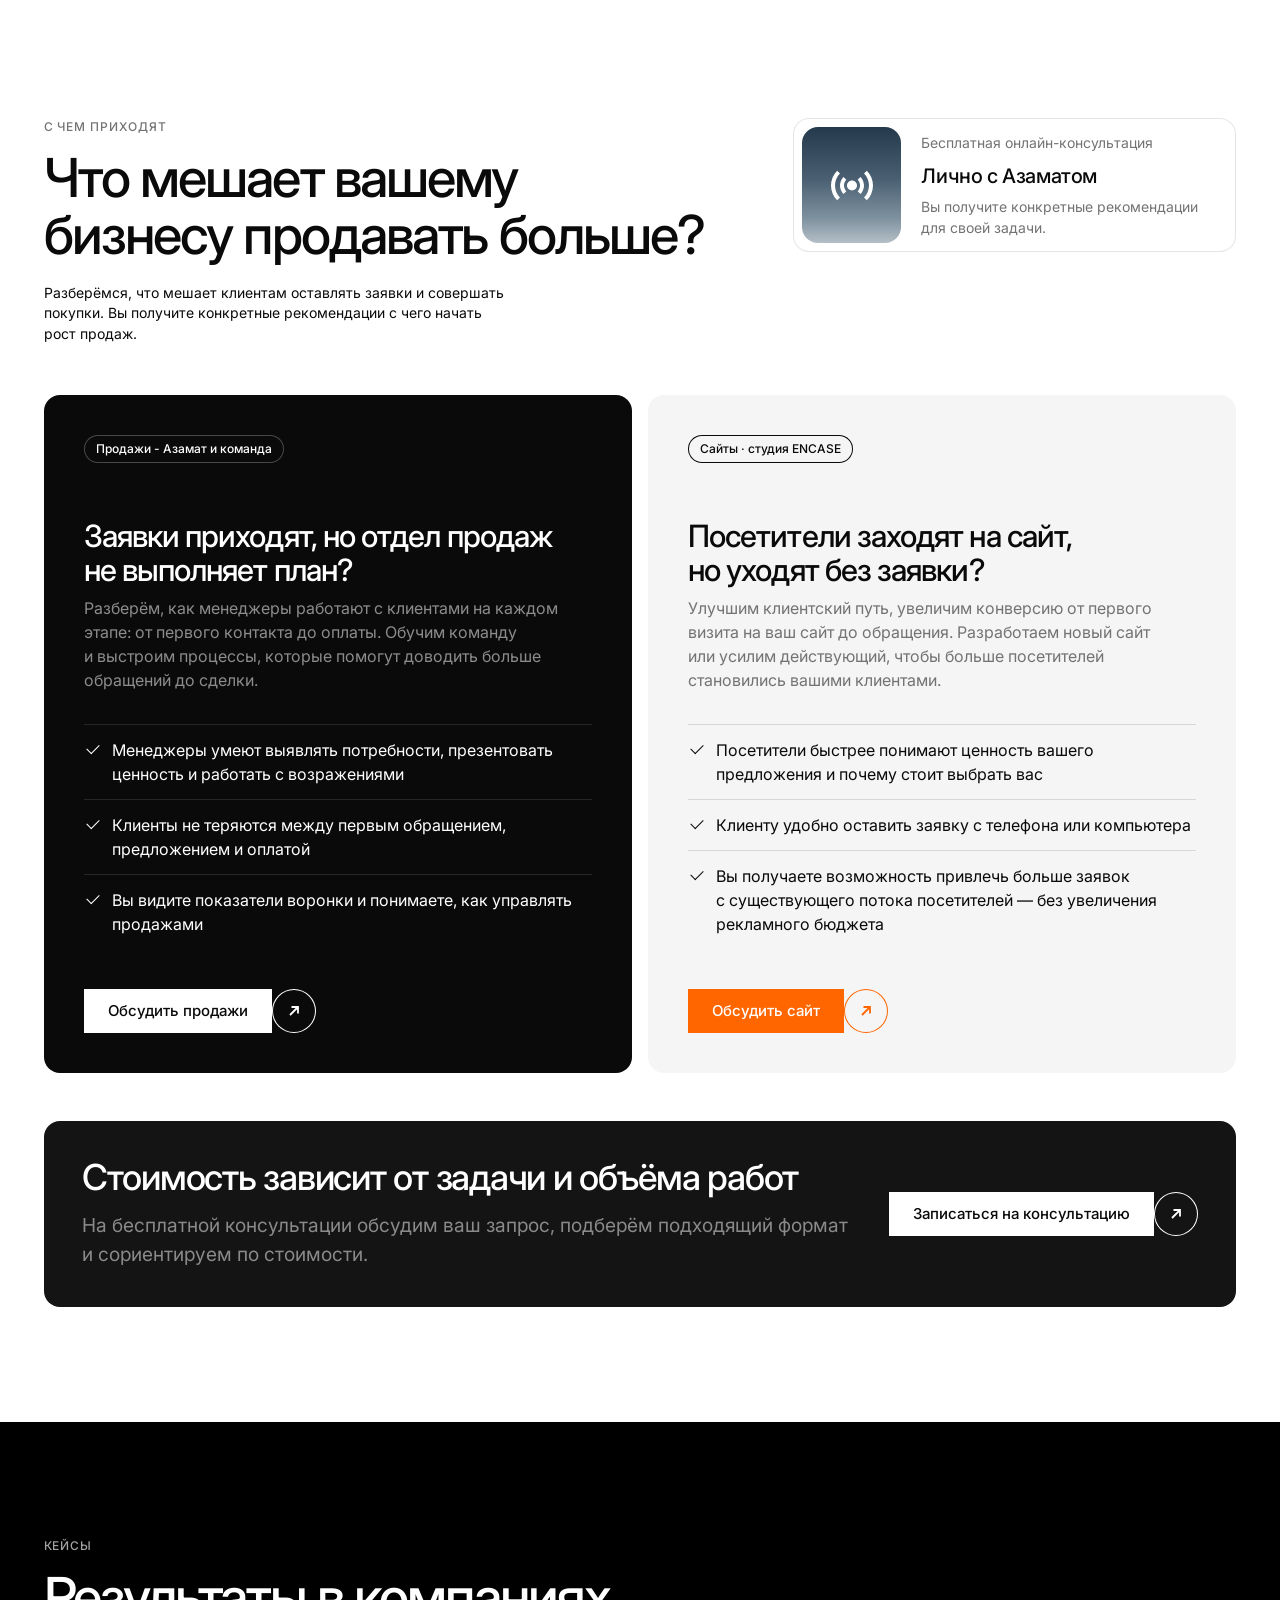
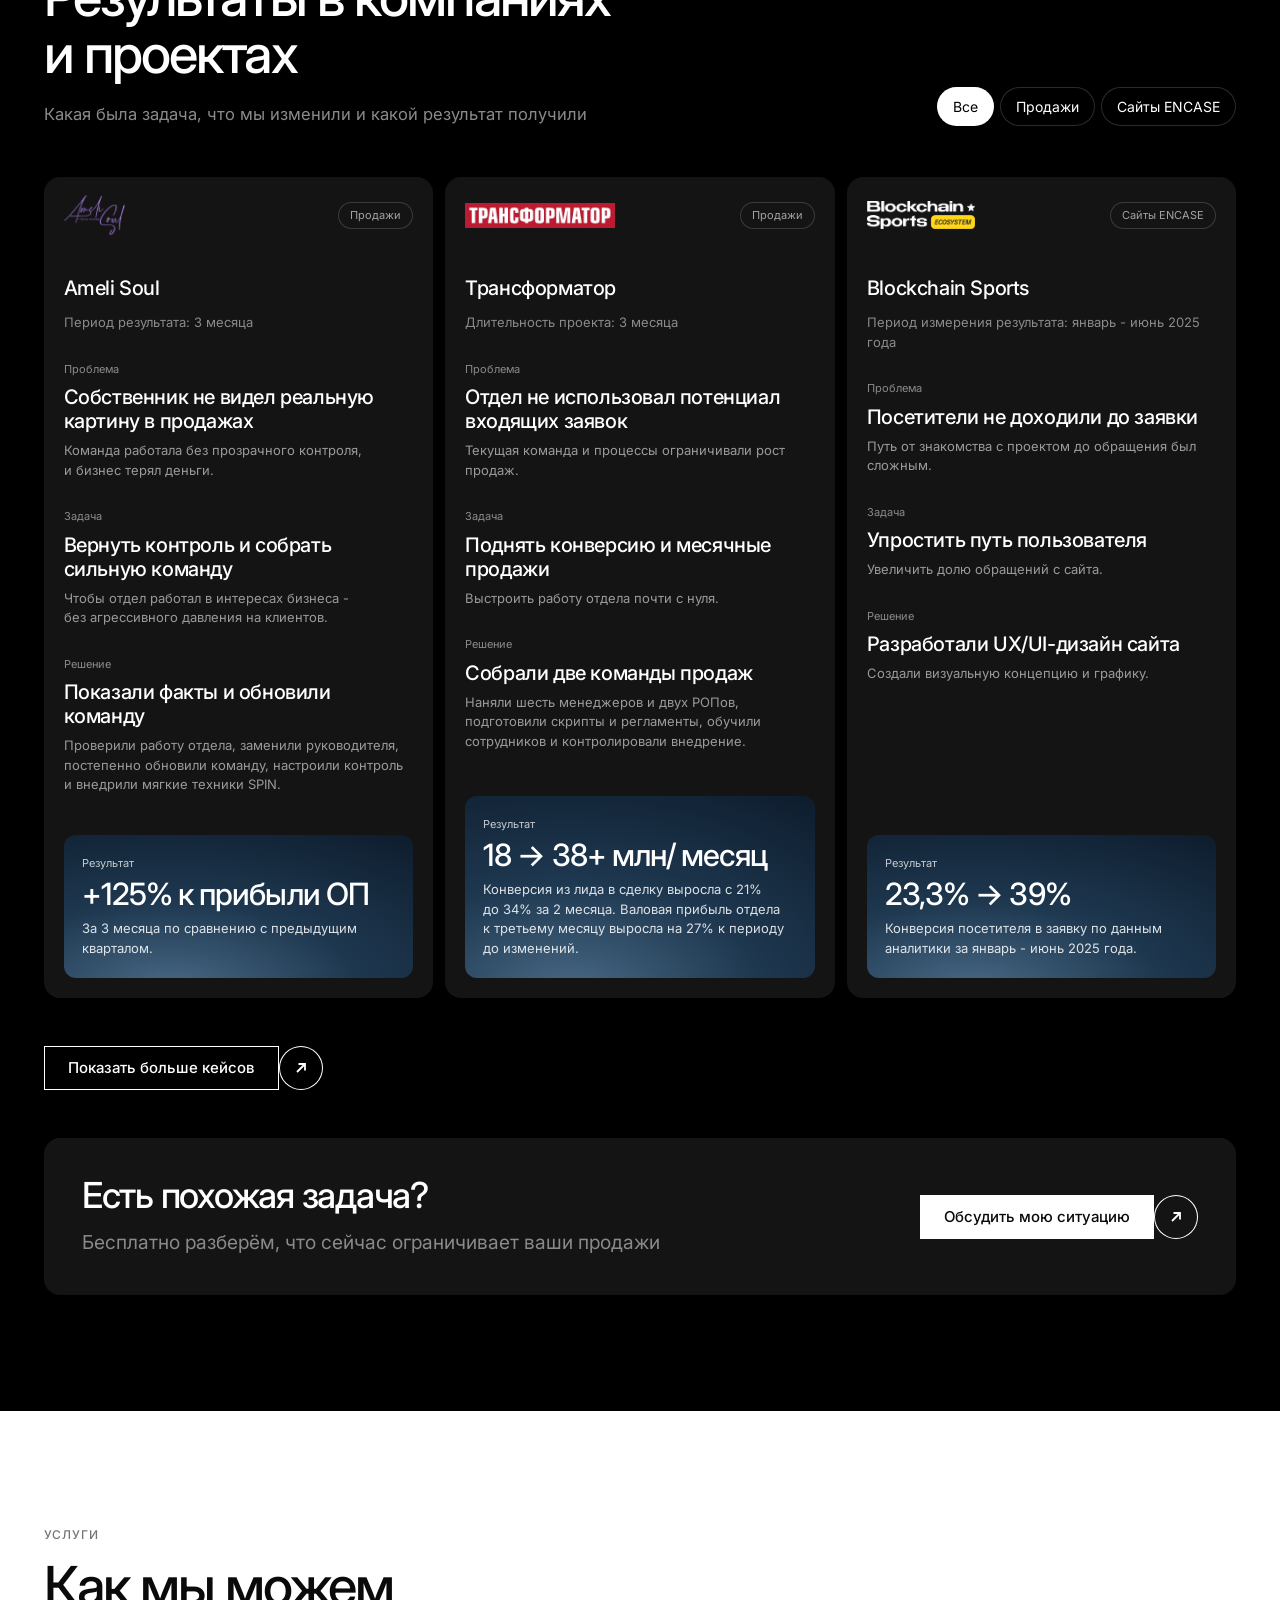
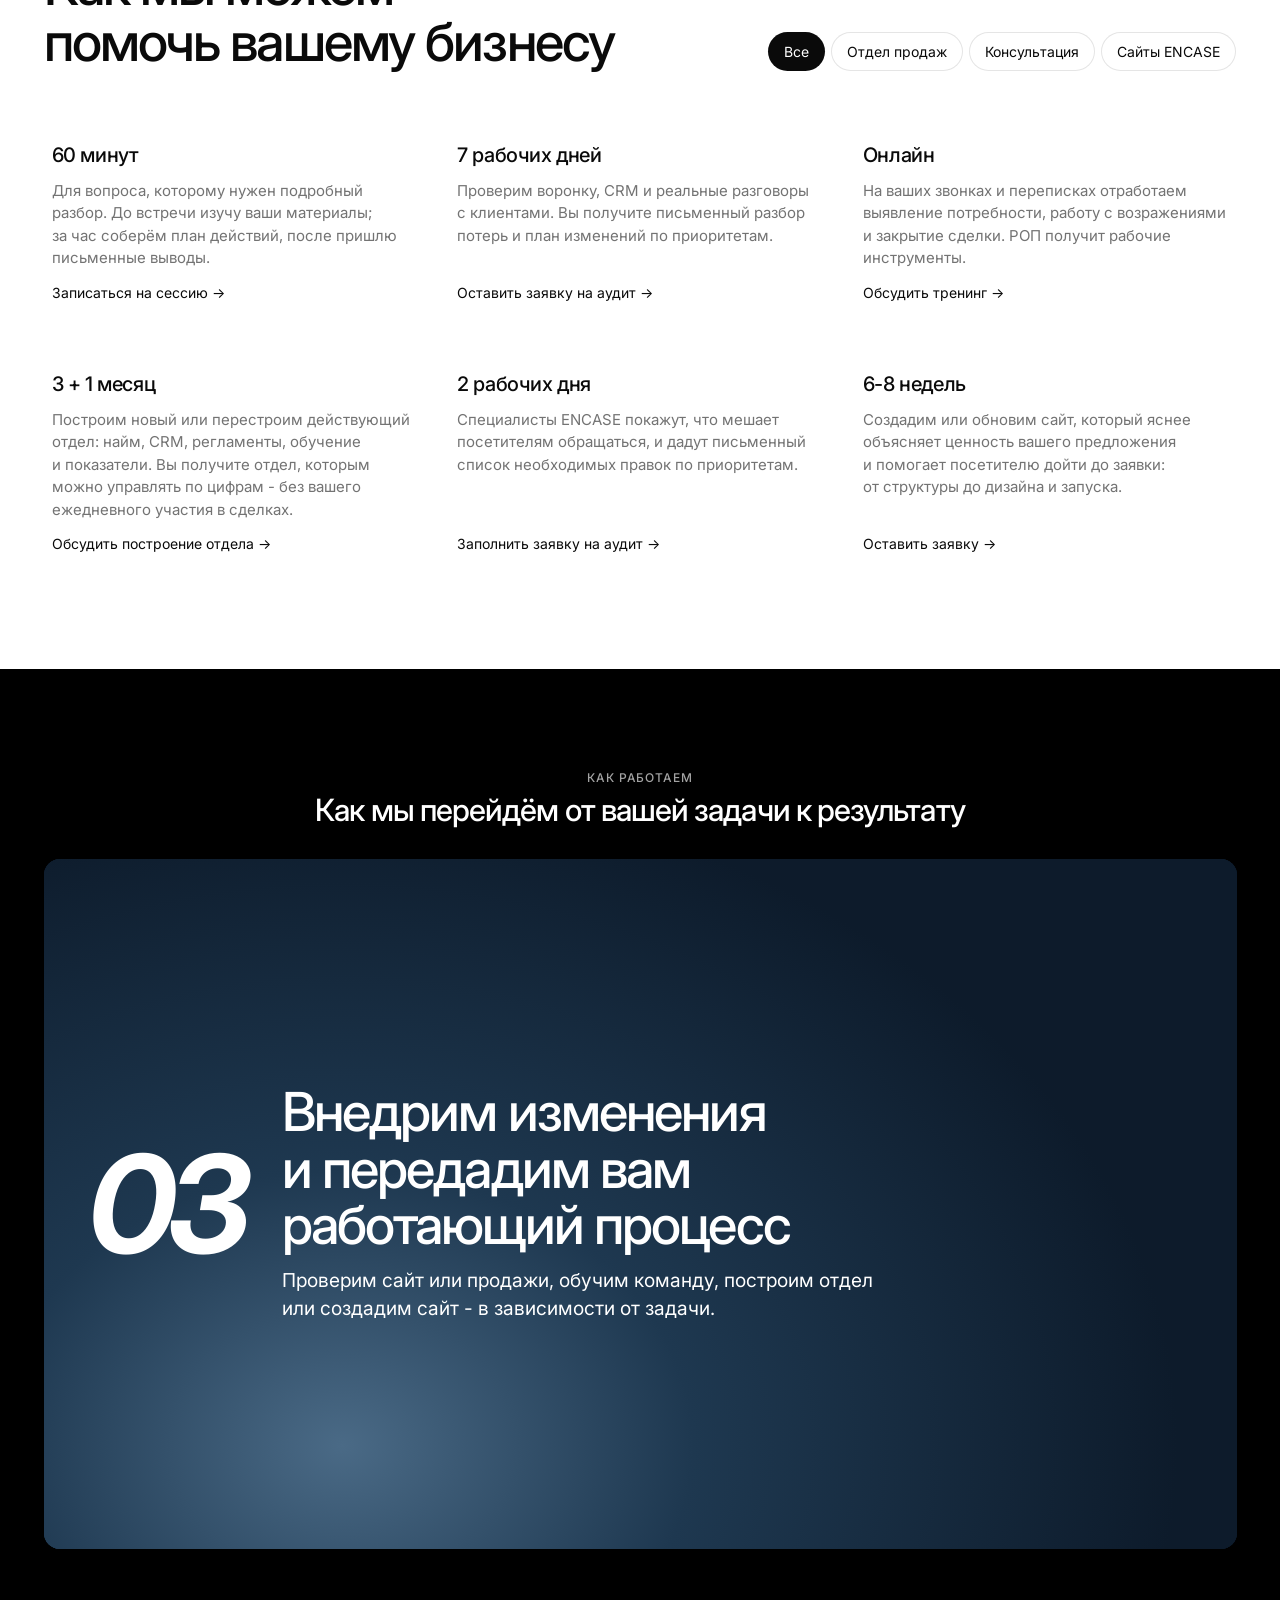
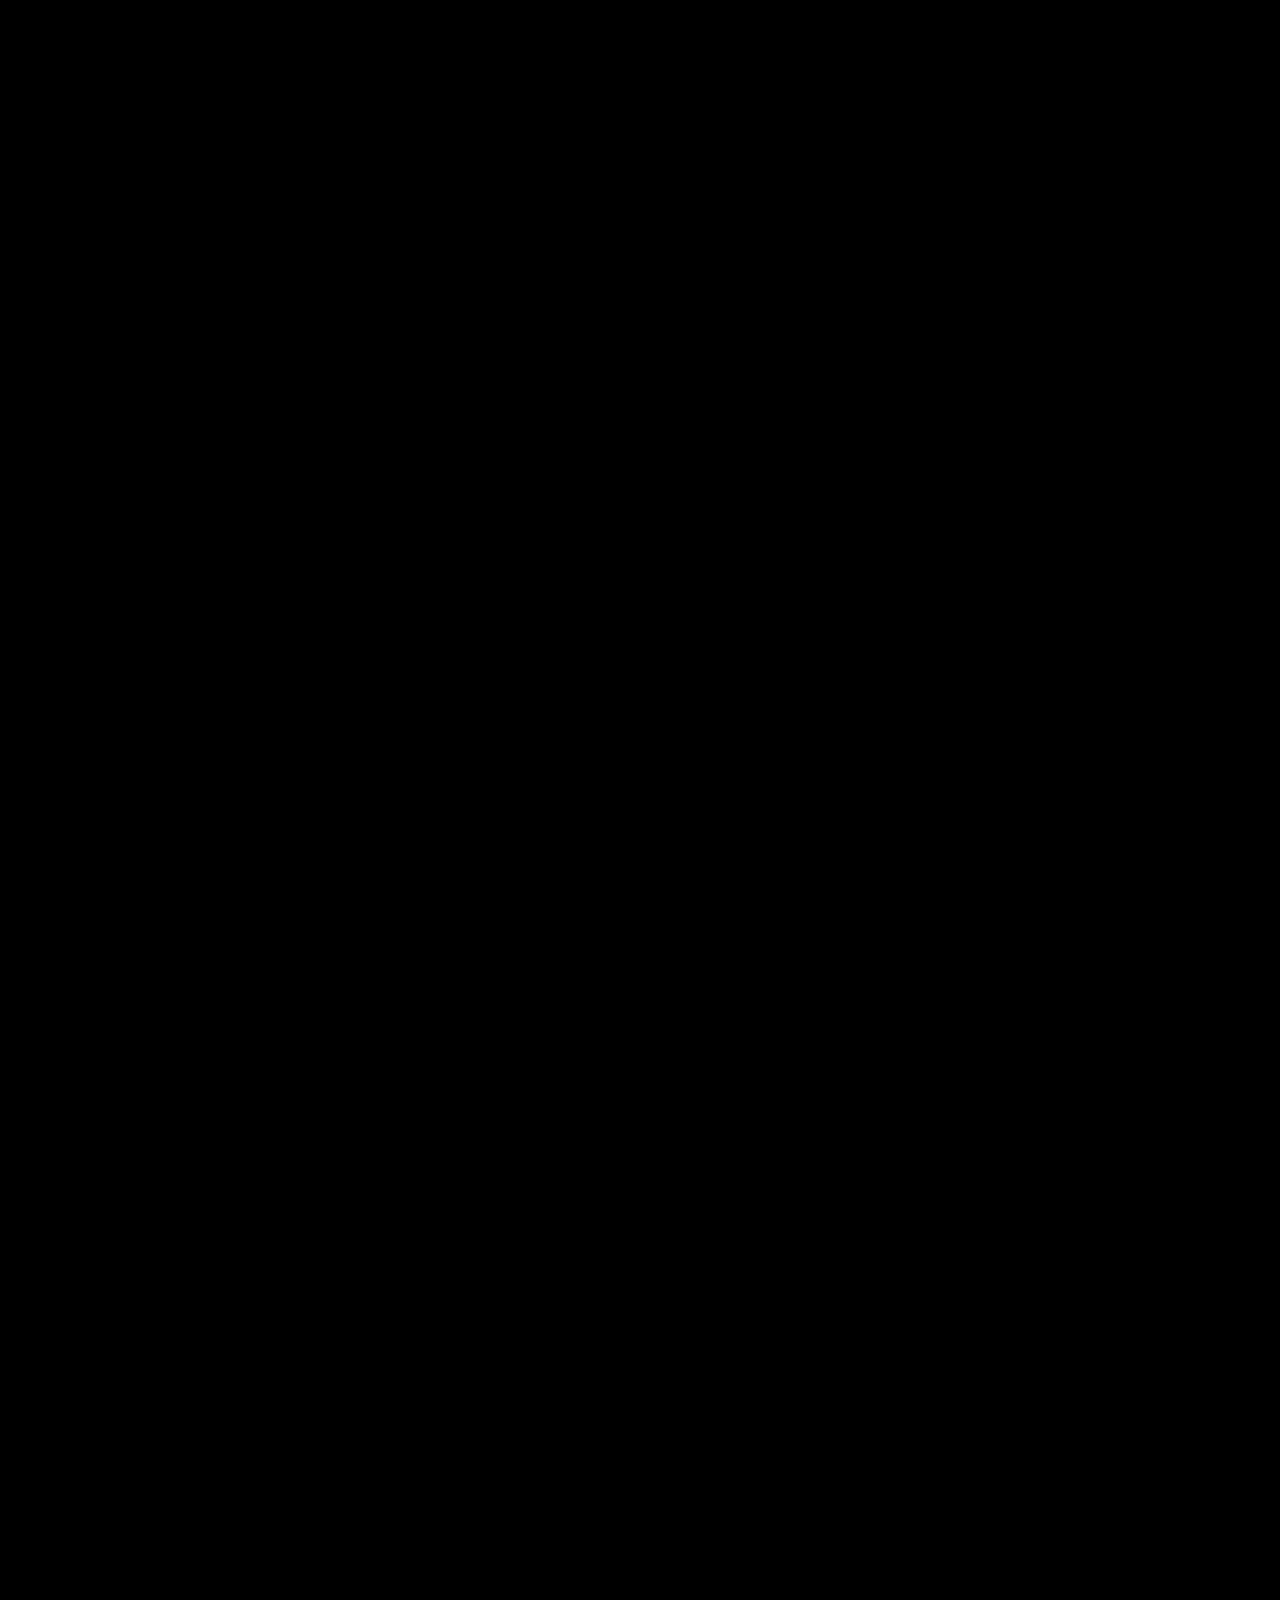
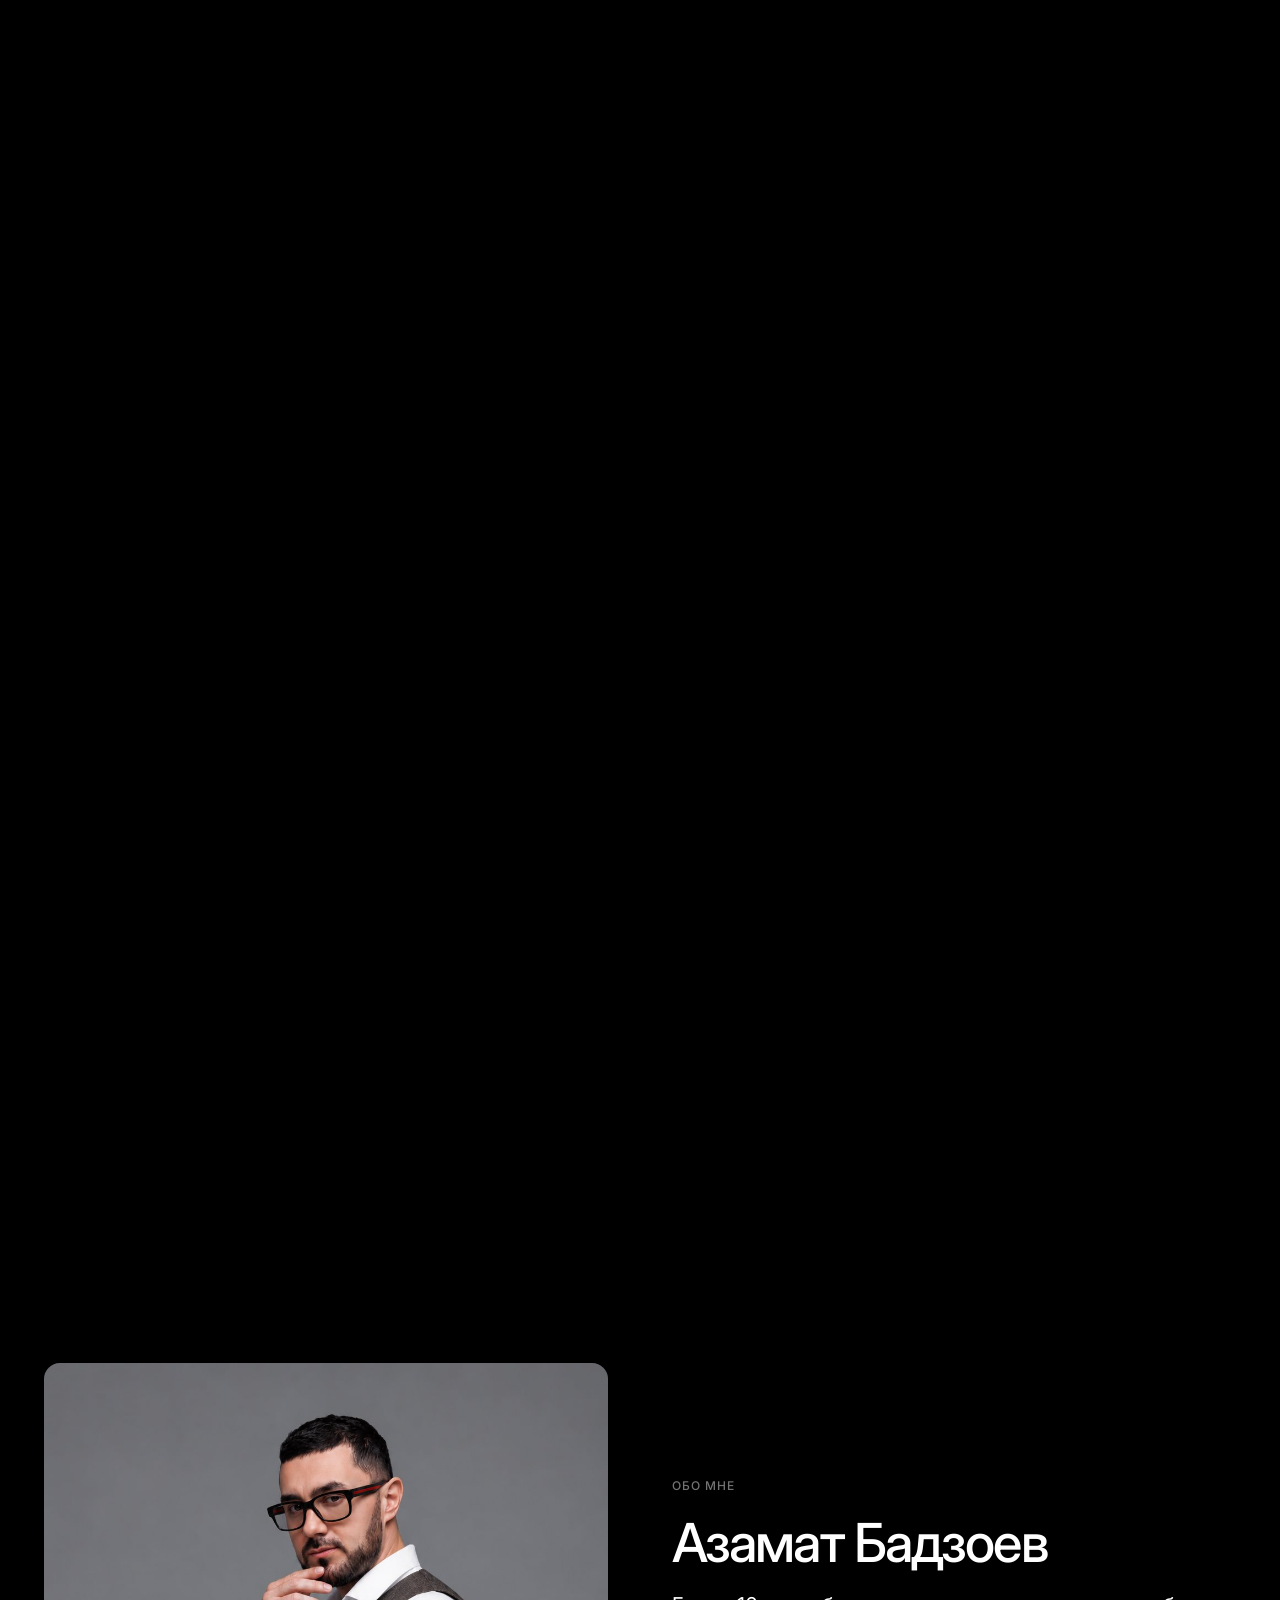
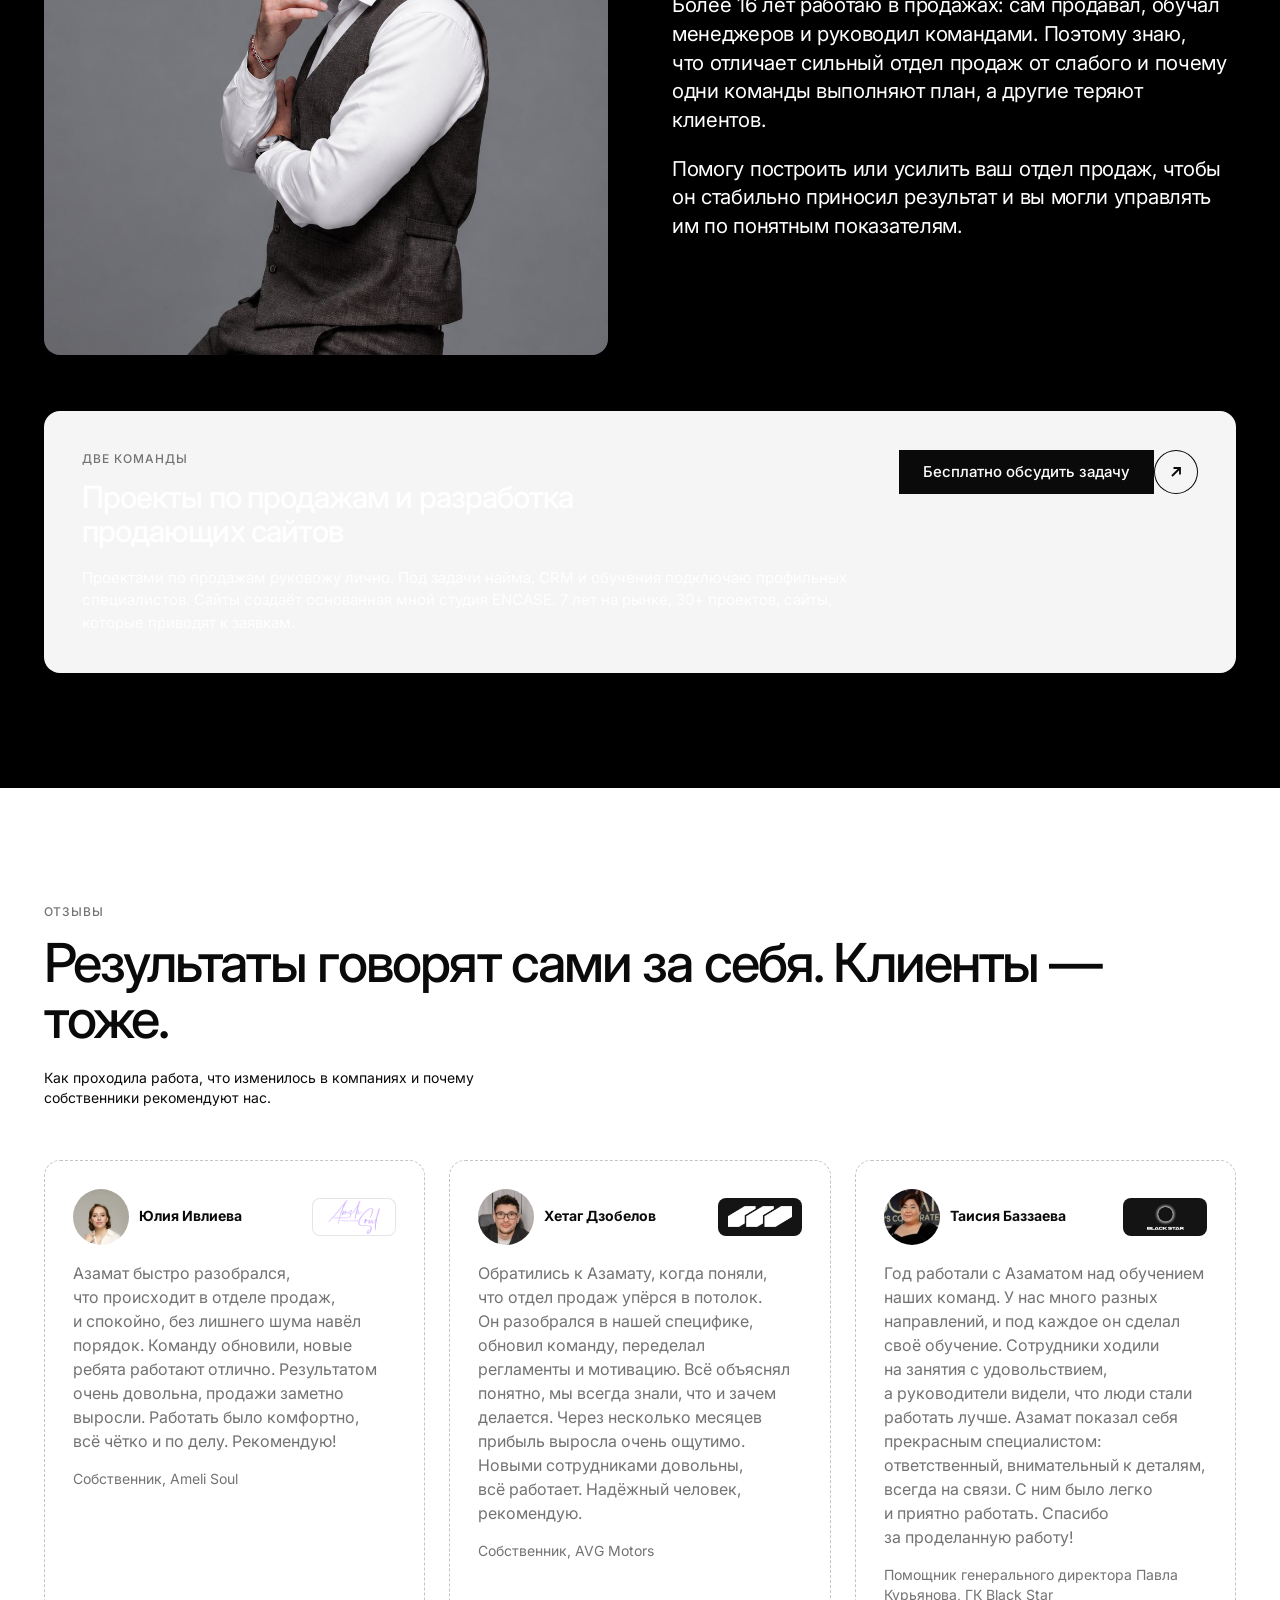
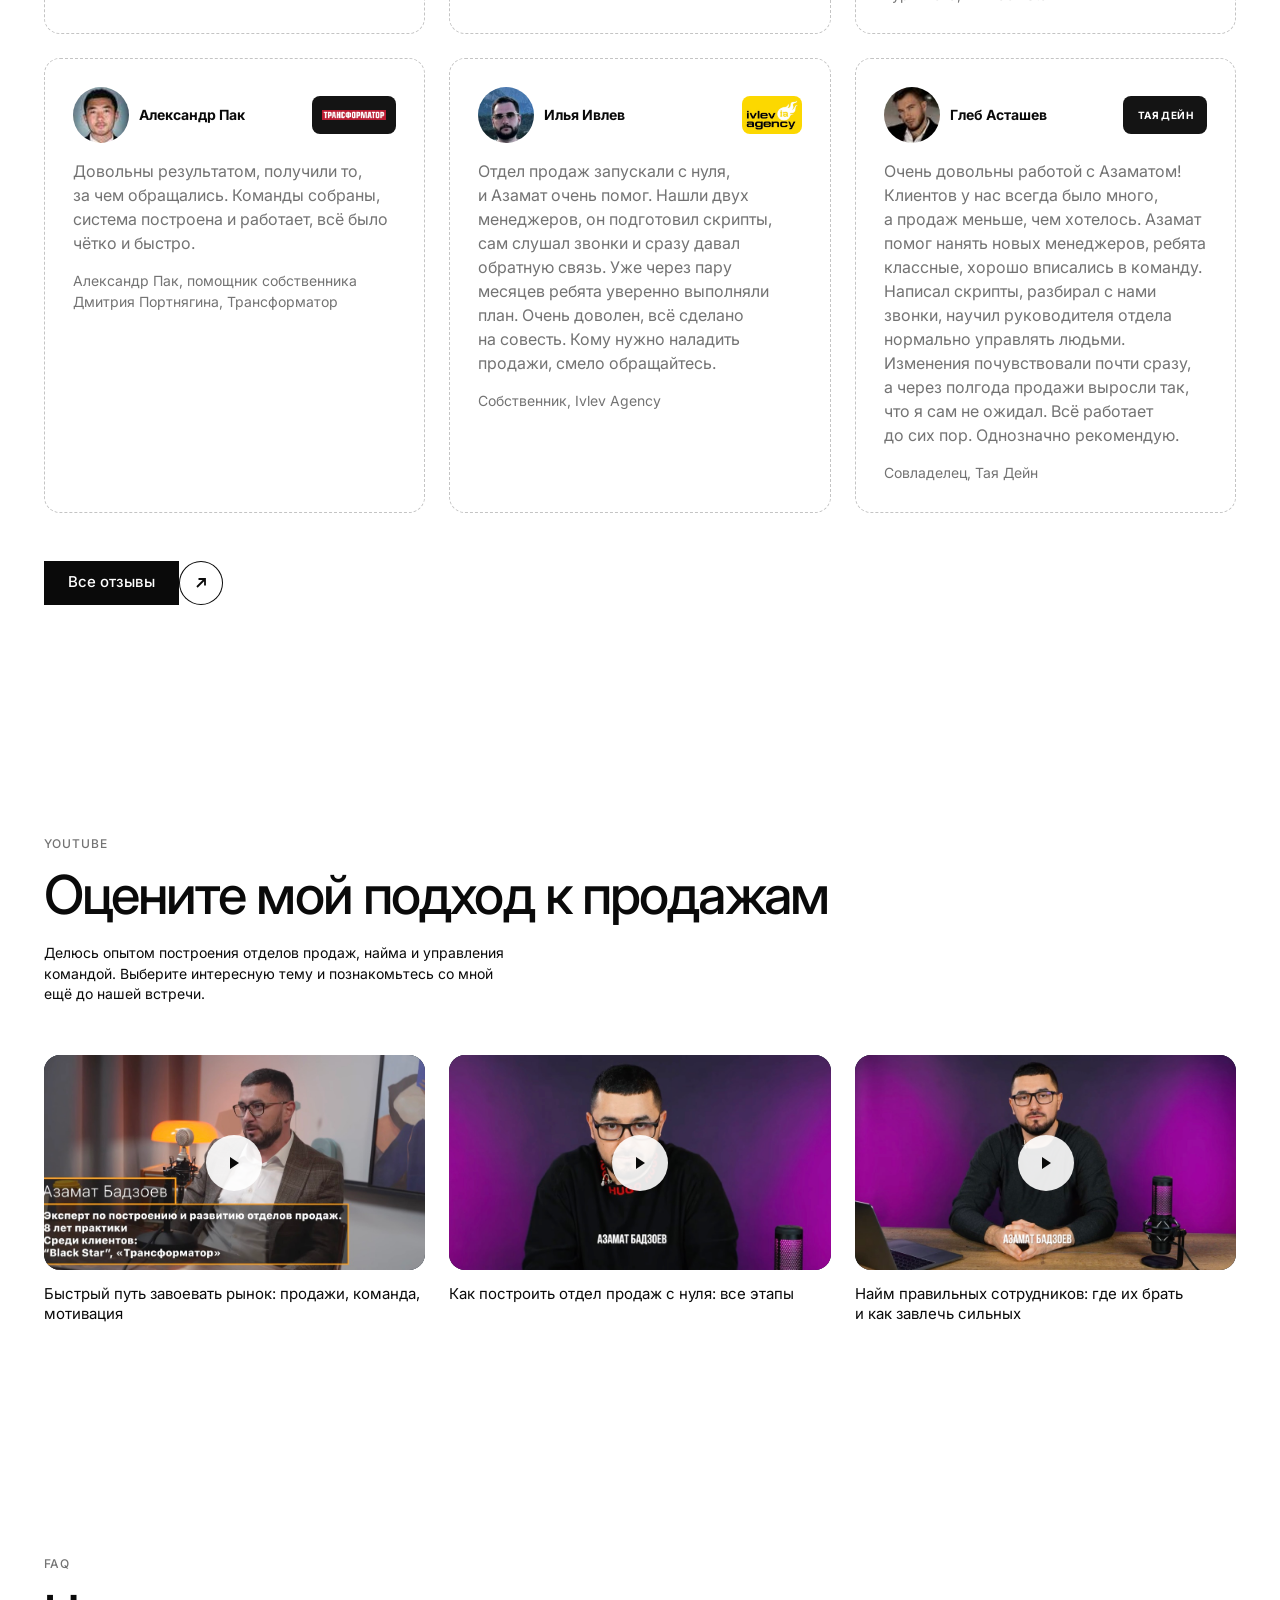
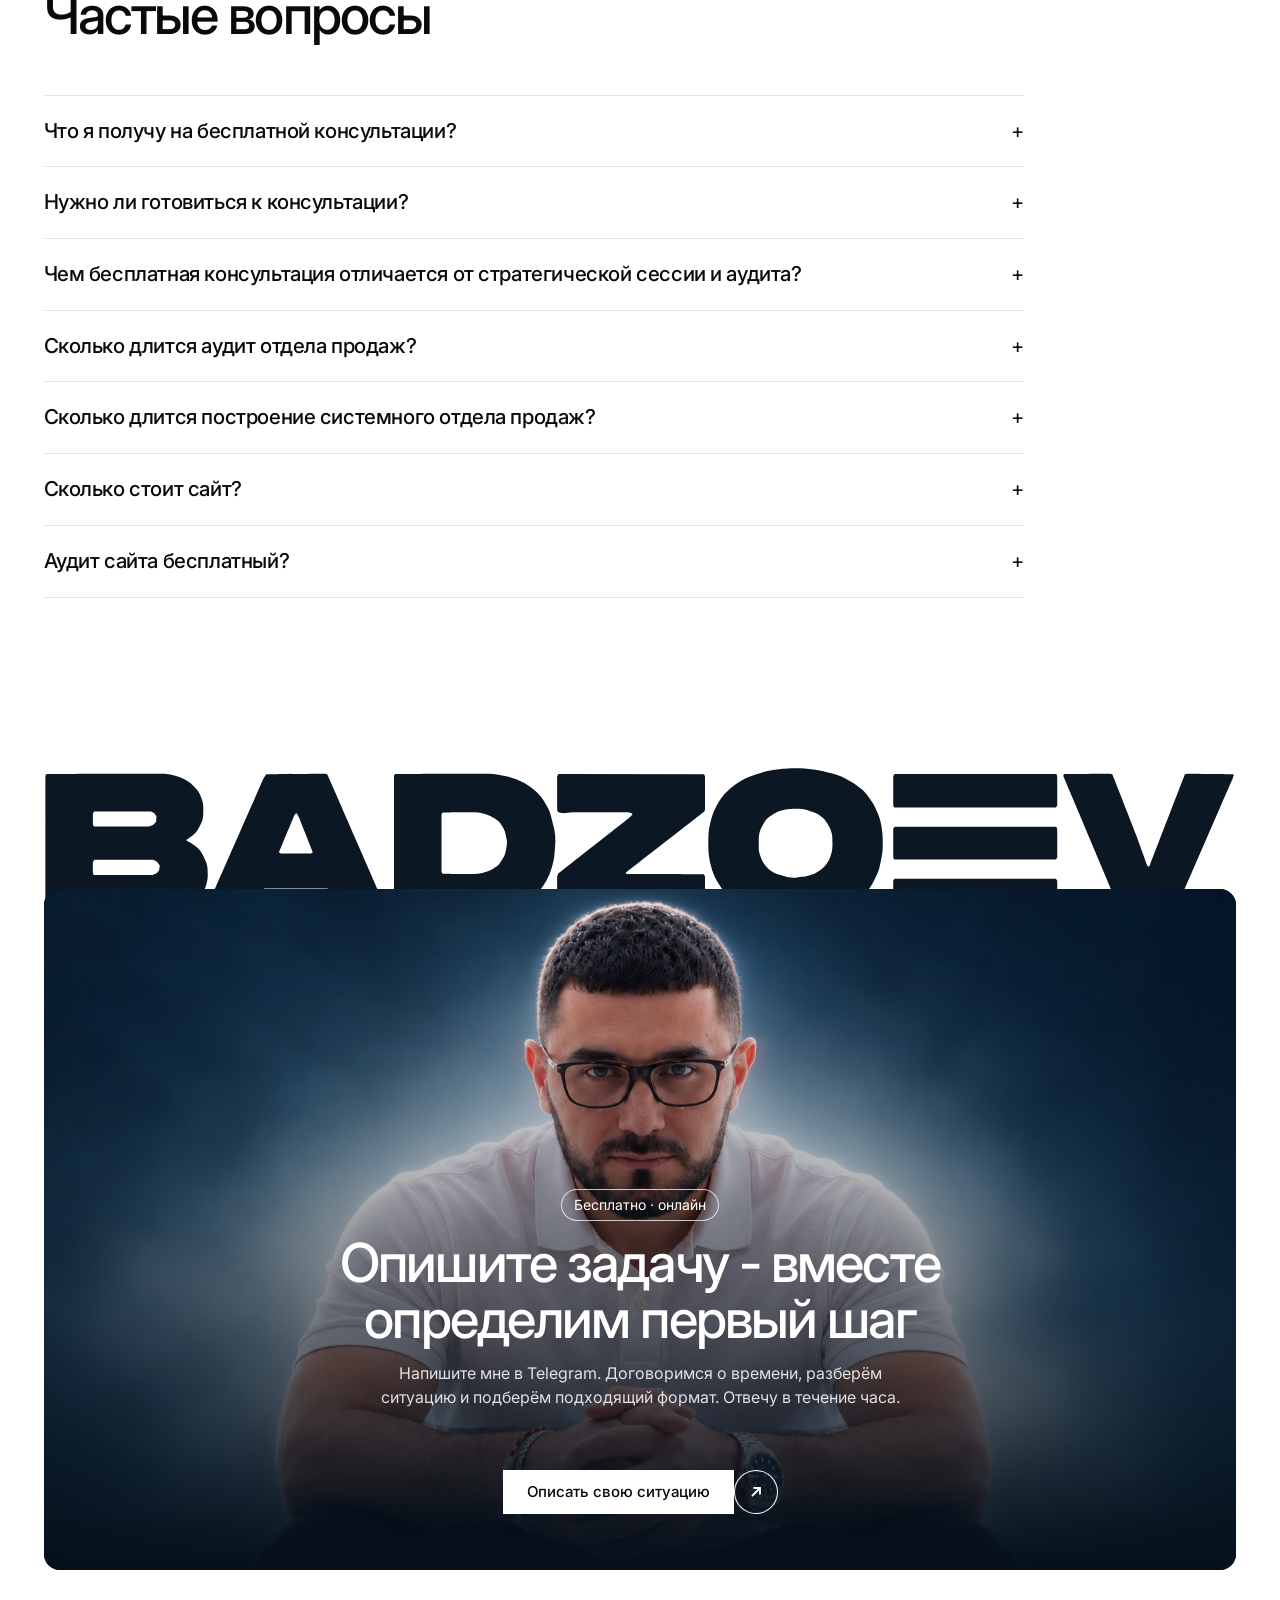
==== commit b143469a: "Add files via upload" ====
--- a/index.html
+++ b/index.html
@@ -8,7 +8,7 @@
   <link rel="preconnect" href="https://fonts.googleapis.com">
   <link rel="preconnect" href="https://fonts.gstatic.com" crossorigin>
   <link href="https://fonts.googleapis.com/css2?family=Archivo+Narrow:wght@400;600;700&family=Inter:ital,wght@0,400;0,500;0,600;0,700;1,700&family=Noto+Sans:wght@400;600;700&family=Red+Rose:wght@700&display=swap" rel="stylesheet">
-  <link rel="stylesheet" href="styles.css?v=49">
+  <link rel="stylesheet" href="styles.css?v=50">
   <script>if(!matchMedia('(prefers-reduced-motion: reduce)').matches){var d=document.documentElement;d.classList.add('motion','is-loading');setTimeout(function(){d.classList.remove('is-loading')},6000)}</script>
 <script defer src="materials/materials.js"></script></head>
 <body>
@@ -55,7 +55,7 @@
         <button type="button" data-service="turnkey">Системный отдел продаж</button>
       </div>
       <div>
-        <p class="eyebrow">Сайты Encase</p>
+        <p class="eyebrow">Сайты ENCASE</p>
         <button type="button" data-service="siteaudit">Аудит сайта</button>
         <button type="button" data-service="sites">Сайты и редизайн</button>
       </div>
@@ -118,7 +118,7 @@
           <div class="hero-res__item">
             <p class="hero-res__name"><span class="hero-res__latin">DDX Fitness</span> <span class="hero-res__tag">сайты</span></p>
             <p class="hero-res__v">×2</p>
-            <p class="hero-res__cap">конверсия целевых экранов за полгода</p>
+            <p class="hero-res__cap">рост конверсии целевых экранов за полгода</p>
           </div>
         </div>
 
@@ -163,8 +163,8 @@
       <a class="first r-up" href="https://t.me/azamat_badzoev" target="_blank" rel="noopener">
         <span class="first__thumb"><img src="icon-live.svg" width="46" height="49" alt=""></span>
         <span class="first__body">
-          <span class="first__label">Бесплатная консультация</span>
-          <span class="first__title">Лично с Азаматом, онлайн</span>
+          <span class="first__label">Бесплатная онлайн-консультация</span>
+          <span class="first__title">Лично с Азаматом</span>
           <span class="first__text">Вы получите конкретные рекомендации для своей задачи.</span>
         </span>
       </a>
@@ -193,6 +193,13 @@
         <a class="act act--orange" href="https://t.me/azamat_badzoev" target="_blank" rel="noopener"><span class="act__l">Обсудить сайт</span><span class="act__c"><svg width="16" height="16" viewBox="0 0 16 16" aria-hidden="true"><path d="M4 12 12 4M5.5 4H12v6.5" stroke="currentColor" stroke-width="1.8" fill="none"/></svg></span></a>
       </article>
     </div>
+    <div class="ask ask--price r-up">
+      <div>
+        <h3 class="ask__t">Стоимость зависит от задачи и объёма работ</h3>
+        <p class="ask__s">На бесплатной консультации обсудим ваш запрос, подберём подходящий формат и сориентируем по стоимости.</p>
+      </div>
+      <a class="act act--inv" href="https://t.me/azamat_badzoev" target="_blank" rel="noopener"><span class="act__l">Записаться на консультацию</span><span class="act__c"><svg width="16" height="16" viewBox="0 0 16 16" aria-hidden="true"><path d="M4 12 12 4M5.5 4H12v6.5" stroke="currentColor" stroke-width="1.8" fill="none"/></svg></span></a>
+    </div>
   </section>
 
   <!-- 4. Кейсы -->
@@ -216,7 +223,7 @@
         <h3 class="ask__t">Есть похожая задача?</h3>
         <p class="ask__s">Бесплатно разберём, что сейчас ограничивает ваши продажи</p>
       </div>
-      <a class="act act--inv" href="https://t.me/azamat_badzoev" target="_blank" rel="noopener"><span class="act__l">Бесплатно обсудить</span><span class="act__c"><svg width="16" height="16" viewBox="0 0 16 16" aria-hidden="true"><path d="M4 12 12 4M5.5 4H12v6.5" stroke="currentColor" stroke-width="1.8" fill="none"/></svg></span></a>
+      <a class="act act--inv" href="https://t.me/azamat_badzoev" target="_blank" rel="noopener"><span class="act__l">Обсудить мою ситуацию</span><span class="act__c"><svg width="16" height="16" viewBox="0 0 16 16" aria-hidden="true"><path d="M4 12 12 4M5.5 4H12v6.5" stroke="currentColor" stroke-width="1.8" fill="none"/></svg></span></a>
     </div>
   </section>
 
@@ -301,16 +308,15 @@
     </div>
   </section>
 
-  <!-- 7. Об Азамате и Encase -->
+  <!-- 7. Об Азамате и ENCASE -->
   <section class="section" id="about">
     <div class="about">
       <div class="about__photo"><img src="about-2.jpg" alt="Портрет Азамата Бадзоева" decoding="async"></div>
       <div class="about__body r-right">
         <p class="eyebrow">Обо мне</p>
         <h2 class="h2">Азамат Бадзоев</h2>
-        <p class="lead">Помогаю собственникам находить, где бизнес теряет клиентов, выстраиваю системные отделы продаж.</p>
-        <p class="lead">16 лет работаю в продажах и лично веду проекты по этому направлению.</p>
-        <p class="lead">Когда задача связана с сайтом, подключаю основанную мной дизайн-студию ENCASE.</p>
+        <p class="lead">Более 16 лет работаю в продажах: сам продавал, обучал менеджеров и руководил командами. Поэтому знаю, что отличает сильный отдел продаж от слабого и почему одни команды выполняют план, а другие теряют клиентов.</p>
+        <p class="lead">Помогу построить или усилить ваш отдел продаж, чтобы он стабильно приносил результат и вы могли управлять им по понятным показателям.</p>
       </div>
     </div>
     <article class="team-one r-up">
@@ -327,20 +333,20 @@
   <section class="section" id="reviews">
     <div class="head">
       <p class="eyebrow">Отзывы</p>
-      <h2 class="h2">Что клиенты <br class="m-only">говорят о работе<br>со мной и командой</h2>
-      <p class="head__sub">Как проходила работа - со слов клиентов.</p>
+      <h2 class="h2">Результаты говорят сами за себя. Клиенты — тоже.</h2>
+      <p class="head__sub">Как проходила работа, что изменилось в компаниях и почему собственники рекомендуют нас.</p>
     </div>
     <div class="reviews" id="reviewsGrid">
       <article class="review r-up"><div class="review__head"><img class="review__ava" src="rev-ivlieva.jpg" width="56" height="56" alt="" loading="lazy"><p class="review__name">Юлия Ивлиева</p><span class="logo-chip"><img src="ameli-soul.png" alt="Ameli Soul" loading="lazy"></span></div><p class="review__text">Азамат быстро разобрался, что происходит в отделе продаж, и спокойно, без лишнего шума навёл порядок. Команду обновили, новые ребята работают отлично. Результатом очень довольна, продажи заметно выросли. Работать было комфортно, всё чётко и по делу. Рекомендую!</p><p class="review__who">Собственник, Ameli Soul</p></article>
+      <article class="review r-up"><div class="review__head"><img class="review__ava" src="rev-dzobelov.jpg" width="56" height="56" alt="" loading="lazy"><p class="review__name">Хетаг Дзобелов</p><span class="logo-chip"><img src="avg-motors.png" alt="AVG Motors" loading="lazy"></span></div><p class="review__text">Обратились к Азамату, когда поняли, что отдел продаж упёрся в потолок. Он разобрался в нашей специфике, обновил команду, переделал регламенты и мотивацию. Всё объяснял понятно, мы всегда знали, что и зачем делается. Через несколько месяцев прибыль выросла очень ощутимо. Новыми сотрудниками довольны, всё работает. Надёжный человек, рекомендую.</p><p class="review__who">Собственник, AVG Motors</p></article>
+      <article class="review r-up"><div class="review__head"><img class="review__ava" src="rev-bazzaeva.jpg" width="56" height="56" alt="" loading="lazy"><p class="review__name">Таисия Баззаева</p><span class="logo-chip"><img src="black-star.png" alt="ГК Black Star" loading="lazy"></span></div><p class="review__text">Год работали с Азаматом над обучением наших команд. У нас много разных направлений, и под каждое он сделал своё обучение. Сотрудники ходили на занятия с удовольствием, а руководители видели, что люди стали работать лучше. Азамат показал себя прекрасным специалистом: ответственный, внимательный к деталям, всегда на связи. С ним было легко и приятно работать. Спасибо за проделанную работу!</p><p class="review__who">Помощник генерального директора Павла Курьянова, ГК Black Star</p></article>
       <article class="review r-up"><div class="review__head"><img class="review__ava" src="rev-pak.jpg" width="56" height="56" alt="" loading="lazy"><p class="review__name">Александр Пак</p><span class="logo-chip"><img src="transformator.png" alt="Трансформатор" loading="lazy"></span></div><p class="review__text">Довольны результатом, получили то, за чем обращались. Команды собраны, система построена и работает, всё было чётко и быстро.</p><p class="review__who">Александр Пак, помощник собственника Дмитрия Портнягина, Трансформатор</p></article>
-      <article class="review r-up"><div class="review__head"><img class="review__ava" src="rev-khaybaev.jpg" width="56" height="56" alt="" loading="lazy"><p class="review__name">Махач Хайбаев</p><span class="logo-chip logo-chip--light"><img src="logo-migliori.svg" alt="Migliori" loading="lazy"></span></div><p class="review__text">Получили ровно то, за чем обращались: менеджеры стали продавать лучше, поставленную цель достигли. Работать было комфортно, всё чётко, спасибо!</p><p class="review__who">Собственник, Migliori</p></article>
-      <article class="review r-up"><div class="review__head"><img class="review__ava" src="rev-serbul.jpg" width="56" height="56" alt="" loading="lazy"><p class="review__name">Андрей Сербул</p><span class="logo-chip logo-chip--tile"><img src="logo-inbloom.png" alt="InBloom" loading="lazy"></span></div><p class="review__text">Обратились к Азамату, когда поняли, что менеджеры не справляются с заявками. Он помог найти двух новых ребят, подготовил скрипты и регулярно разбирал с командой звонки. Новые менеджеры отлично влились, продажи выросли. Очень доволен, рекомендую!</p><p class="review__who">Собственник, InBloom</p></article>
-      <article class="review r-up"><div class="review__head"><img class="review__ava" src="rev-dvora.jpg" width="56" height="56" alt="" loading="lazy"><p class="review__name">Двора Габриэль</p><span class="logo-chip logo-chip--light"><img src="logo-korni.png" alt="Корни Иврита" loading="lazy"></span></div><p class="review__text">С Азаматом было очень комфортно работать: спокойно, бережно и по делу. А когда через полгода я снова обратилась за советом, он помог бесплатно. Это дорогого стоит.</p><p class="review__who">Собственник, Онлайн-школа «Корни Иврита»</p></article>
       <article class="review r-up"><div class="review__head"><img class="review__ava" src="rev-ivlev.jpg" width="56" height="56" alt="" loading="lazy"><p class="review__name">Илья Ивлев</p><span class="logo-chip logo-chip--tile"><img src="logo-ivlev.png" alt="Ivlev Agency" loading="lazy"></span></div><p class="review__text">Отдел продаж запускали с нуля, и Азамат очень помог. Нашли двух менеджеров, он подготовил скрипты, сам слушал звонки и сразу давал обратную связь. Уже через пару месяцев ребята уверенно выполняли план. Очень доволен, всё сделано на совесть. Кому нужно наладить продажи, смело обращайтесь.</p><p class="review__who">Собственник, Ivlev Agency</p></article>
-      <article class="review r-up review--more"><div class="review__head"><img class="review__ava" src="rev-bazzaeva.jpg" width="56" height="56" alt="" loading="lazy"><p class="review__name">Таисия Баззаева</p><span class="logo-chip"><img src="black-star.png" alt="ГК Black Star" loading="lazy"></span></div><p class="review__text">Год работали с Азаматом над обучением наших команд. У нас много разных направлений, и под каждое он сделал своё обучение. Сотрудники ходили на занятия с удовольствием, а руководители видели, что люди стали работать лучше. Азамат показал себя прекрасным специалистом: ответственный, внимательный к деталям, всегда на связи. С ним было легко и приятно работать. Спасибо за проделанную работу!</p><p class="review__who">Помощник генерального директора Павла Курьянова, ГК Black Star</p></article>
+      <article class="review r-up"><div class="review__head"><img class="review__ava" src="rev-astashev.jpg" width="56" height="56" alt="" loading="lazy"><p class="review__name">Глеб Асташев</p><span class="logo-chip logo-chip--word">Тая Дейн</span></div><p class="review__text">Очень довольны работой с Азаматом! Клиентов у нас всегда было много, а продаж меньше, чем хотелось. Азамат помог нанять новых менеджеров, ребята классные, хорошо вписались в команду. Написал скрипты, разбирал с нами звонки, научил руководителя отдела нормально управлять людьми. Изменения почувствовали почти сразу, а через полгода продажи выросли так, что я сам не ожидал. Всё работает до сих пор. Однозначно рекомендую.</p><p class="review__who">Совладелец, Тая Дейн</p></article>
       <article class="review r-up review--more"><div class="review__head"><img class="review__ava" src="rev-bayer.jpg" width="56" height="56" alt="" loading="lazy"><p class="review__name">Роман Байер</p><span class="logo-chip"><img src="logo-neurosophia.png" alt="Нейрософия" loading="lazy"></span></div><p class="review__text">Заявок у нас хватало, но менеджеры многих теряли. Азамат провёл обучение, разбирал с ребятами звонки и следил, чтобы новые подходы реально применялись. Продажи выросли уже в первые месяцы, а один из менеджеров дорос до руководителя отдела. Работать было комфортно, всё чётко и по срокам. Спасибо!</p><p class="review__who">Совладелец, Нейрософия</p></article>
-      <article class="review r-up review--more"><div class="review__head"><img class="review__ava" src="rev-astashev.jpg" width="56" height="56" alt="" loading="lazy"><p class="review__name">Глеб Асташев</p><span class="logo-chip logo-chip--word">Тая Дейн</span></div><p class="review__text">Очень довольны работой с Азаматом! Клиентов у нас всегда было много, а продаж меньше, чем хотелось. Азамат помог нанять новых менеджеров, ребята классные, хорошо вписались в команду. Написал скрипты, разбирал с нами звонки, научил руководителя отдела нормально управлять людьми. Изменения почувствовали почти сразу, а через полгода продажи выросли так, что я сам не ожидал. Всё работает до сих пор. Однозначно рекомендую.</p><p class="review__who">Совладелец, Тая Дейн</p></article>
-      <article class="review r-up review--more"><div class="review__head"><img class="review__ava" src="rev-dzobelov.jpg" width="56" height="56" alt="" loading="lazy"><p class="review__name">Хетаг Дзобелов</p><span class="logo-chip"><img src="avg-motors.png" alt="AVG Motors" loading="lazy"></span></div><p class="review__text">Обратились к Азамату, когда поняли, что отдел продаж упёрся в потолок. Он разобрался в нашей специфике, обновил команду, переделал регламенты и мотивацию. Всё объяснял понятно, мы всегда знали, что и зачем делается. Через несколько месяцев прибыль выросла очень ощутимо. Новыми сотрудниками довольны, всё работает. Надёжный человек, рекомендую.</p><p class="review__who">Собственник, AVG Motors</p></article>
+      <article class="review r-up review--more"><div class="review__head"><img class="review__ava" src="rev-serbul.jpg" width="56" height="56" alt="" loading="lazy"><p class="review__name">Андрей Сербул</p><span class="logo-chip logo-chip--tile"><img src="logo-inbloom.png" alt="InBloom" loading="lazy"></span></div><p class="review__text">Обратились к Азамату, когда поняли, что менеджеры не справляются с заявками. Он помог найти двух новых ребят, подготовил скрипты и регулярно разбирал с командой звонки. Новые менеджеры отлично влились, продажи выросли. Очень доволен, рекомендую!</p><p class="review__who">Собственник, InBloom</p></article>
+      <article class="review r-up review--more"><div class="review__head"><img class="review__ava" src="rev-dvora.jpg" width="56" height="56" alt="" loading="lazy"><p class="review__name">Двора Габриэль</p><span class="logo-chip logo-chip--light"><img src="logo-korni.png" alt="Корни Иврита" loading="lazy"></span></div><p class="review__text">С Азаматом было очень комфортно работать: спокойно, бережно и по делу. А когда через полгода я снова обратилась за советом, он помог бесплатно. Это дорогого стоит.</p><p class="review__who">Собственник, Онлайн-школа «Корни Иврита»</p></article>
+      <article class="review r-up review--more"><div class="review__head"><img class="review__ava" src="rev-khaybaev.jpg" width="56" height="56" alt="" loading="lazy"><p class="review__name">Махач Хайбаев</p><span class="logo-chip logo-chip--light"><img src="logo-migliori.svg" alt="Migliori" loading="lazy"></span></div><p class="review__text">Получили ровно то, за чем обращались: менеджеры стали продавать лучше, поставленную цель достигли. Работать было комфортно, всё чётко, спасибо!</p><p class="review__who">Собственник, Migliori</p></article>
     </div>
     <button class="act reviews__all" type="button" id="reviewsAll" aria-expanded="false" aria-controls="reviewsGrid"><span class="act__l">Все отзывы</span><span class="act__c"><svg width="16" height="16" viewBox="0 0 16 16" aria-hidden="true"><path d="M4 12 12 4M5.5 4H12v6.5" stroke="currentColor" stroke-width="1.8" fill="none"/></svg></span></button>
   </section>
@@ -350,8 +356,8 @@
   <section class="section" id="youtube">
     <div class="head">
       <p class="eyebrow">YouTube</p>
-      <h2 class="h2">Разборы продаж и бизнеса<br>на YouTube</h2>
-      <p class="head__sub">В этих выпусках я разбираю задачи по продажам и бизнесу. Посмотрите тему, близкую вашей ситуации, чтобы понять мой подход ещё до личного разговора.</p>
+      <h2 class="h2">Оцените мой подход к продажам</h2>
+      <p class="head__sub">Делюсь опытом построения отделов продаж, найма и управления командой. Выберите интересную тему и познакомьтесь со мной ещё до нашей встречи.</p>
     </div>
     <div class="videos">
       <a class="video r-up" href="https://www.youtube.com/@azamatsales" target="_blank" rel="noopener">
@@ -394,9 +400,8 @@
       <div class="final__copy">
         <span class="chip chip--ghost">Бесплатно · онлайн</span>
         <h2 class="h2">Опишите задачу - вместе определим первый шаг</h2>
-        <p class="final__text">Напишите Азамату в Telegram. Договоримся о времени, разберём ситуацию и подберём подходящий формат.</p>
-        <a class="act act--inv" href="https://t.me/azamat_badzoev" target="_blank" rel="noopener"><span class="act__l">Написать Азамату</span><span class="act__c"><svg width="16" height="16" viewBox="0 0 16 16" aria-hidden="true"><path d="M4 12 12 4M5.5 4H12v6.5" stroke="currentColor" stroke-width="1.8" fill="none"/></svg></span></a>
-        <p class="final__note">Отвечаю в течение часа</p>
+        <p class="final__text">Напишите мне в Telegram. Договоримся о времени, разберём ситуацию и подберём подходящий формат. Отвечу в течение часа.</p>
+        <a class="act act--inv" href="https://t.me/azamat_badzoev" target="_blank" rel="noopener"><span class="act__l">Описать свою ситуацию</span><span class="act__c"><svg width="16" height="16" viewBox="0 0 16 16" aria-hidden="true"><path d="M4 12 12 4M5.5 4H12v6.5" stroke="currentColor" stroke-width="1.8" fill="none"/></svg></span></a>
       </div>
     </div>
   </section>
@@ -416,14 +421,14 @@
       <button type="button" data-service="turnkey">Системный отдел продаж</button>
     </div>
     <div>
-      <p class="footer__h">Сайты Encase</p>
+      <p class="footer__h">Сайты ENCASE</p>
       <button type="button" data-service="siteaudit">Аудит сайта</button>
       <button type="button" data-service="sites">Сайты и редизайн</button>
       <a href="#cases">Кейсы</a>
     </div>
     <div>
       <p class="footer__h">Социальные сети</p>
-      <a href="https://t.me/azamat_badzoev" target="_blank" rel="noopener">Telegram</a>
+      <a href="https://t.me/azamatsale" target="_blank" rel="noopener">Telegram</a>
       <a href="mailto:1lamaz1@mail.ru">Email</a>
       <a href="https://www.youtube.com/@azamatsales" target="_blank" rel="noopener">YouTube</a>
       <a href="#about">Обо мне</a>
@@ -458,7 +463,7 @@
         <h3 class="ask__t">Есть похожая задача?</h3>
         <p class="ask__s">Бесплатно разберём, что сейчас ограничивает ваши продажи</p>
       </div>
-      <a class="act act--inv" href="https://t.me/azamat_badzoev" target="_blank" rel="noopener"><span class="act__l">Бесплатно обсудить</span><span class="act__c"><svg width="16" height="16" viewBox="0 0 16 16" aria-hidden="true"><path d="M4 12 12 4M5.5 4H12v6.5" stroke="currentColor" stroke-width="1.8" fill="none"/></svg></span></a>
+      <a class="act act--inv" href="https://t.me/azamat_badzoev" target="_blank" rel="noopener"><span class="act__l">Обсудить мою ситуацию</span><span class="act__c"><svg width="16" height="16" viewBox="0 0 16 16" aria-hidden="true"><path d="M4 12 12 4M5.5 4H12v6.5" stroke="currentColor" stroke-width="1.8" fill="none"/></svg></span></a>
     </div>
   </div>
 </div>
@@ -468,6 +473,6 @@
   <div class="drawer__body" id="drawerBody"></div>
 </dialog>
 
-<script src="script.js?v=49"></script>
+<script src="script.js?v=50"></script>
 </body>
 </html>
--- a/styles.css
+++ b/styles.css
@@ -428,6 +428,7 @@
 .cmodal__in { padding: 94px var(--gutter) 64px; }
 .cmodal .cases { margin-top: 56px; }
 .cmodal .ask { margin-top: 56px; }
+.ask--price { color: #fff; }
 .act--line { --c: #fff; --t: #0a0a0a; }
 .act--line .act__l { background: none; color: #fff; box-shadow: inset 0 0 0 1px #fff; }
 .act--line:hover .act__l { background: #fff; color: #0a0a0a; opacity: 1; }
